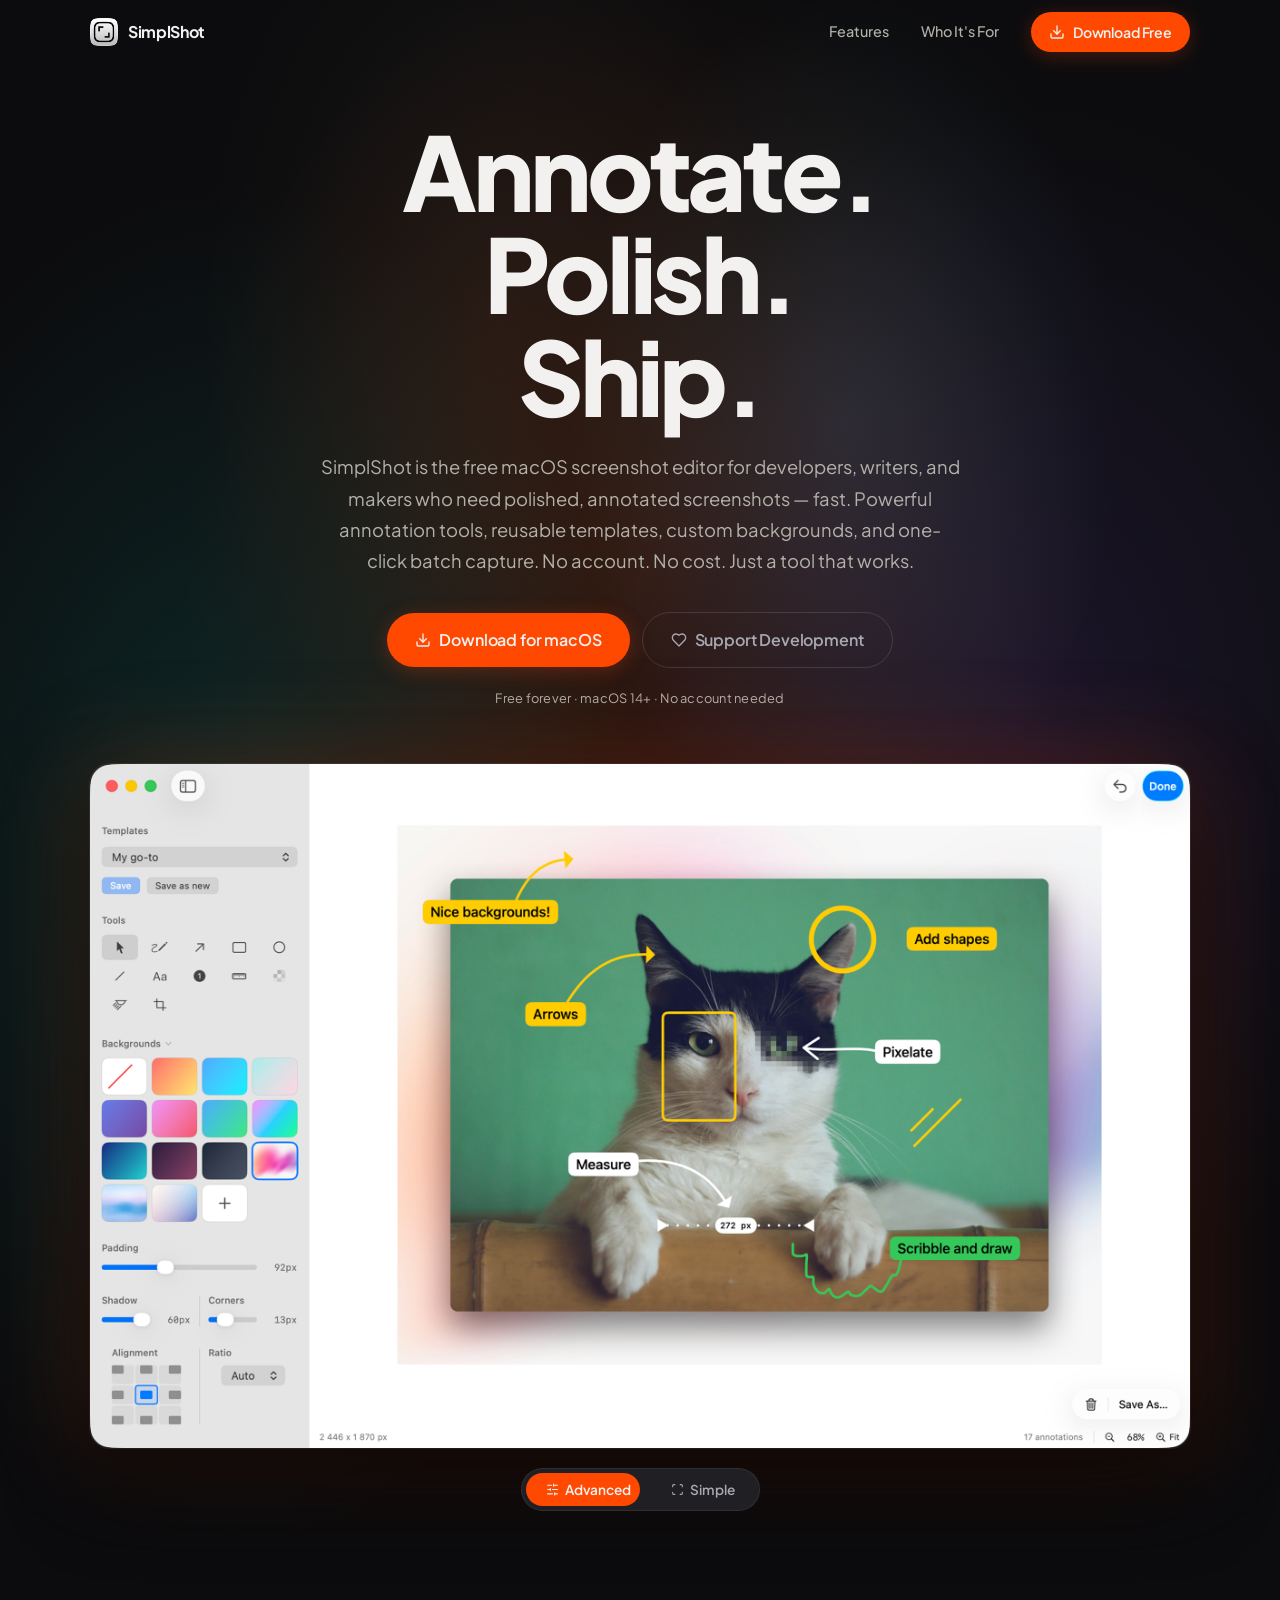
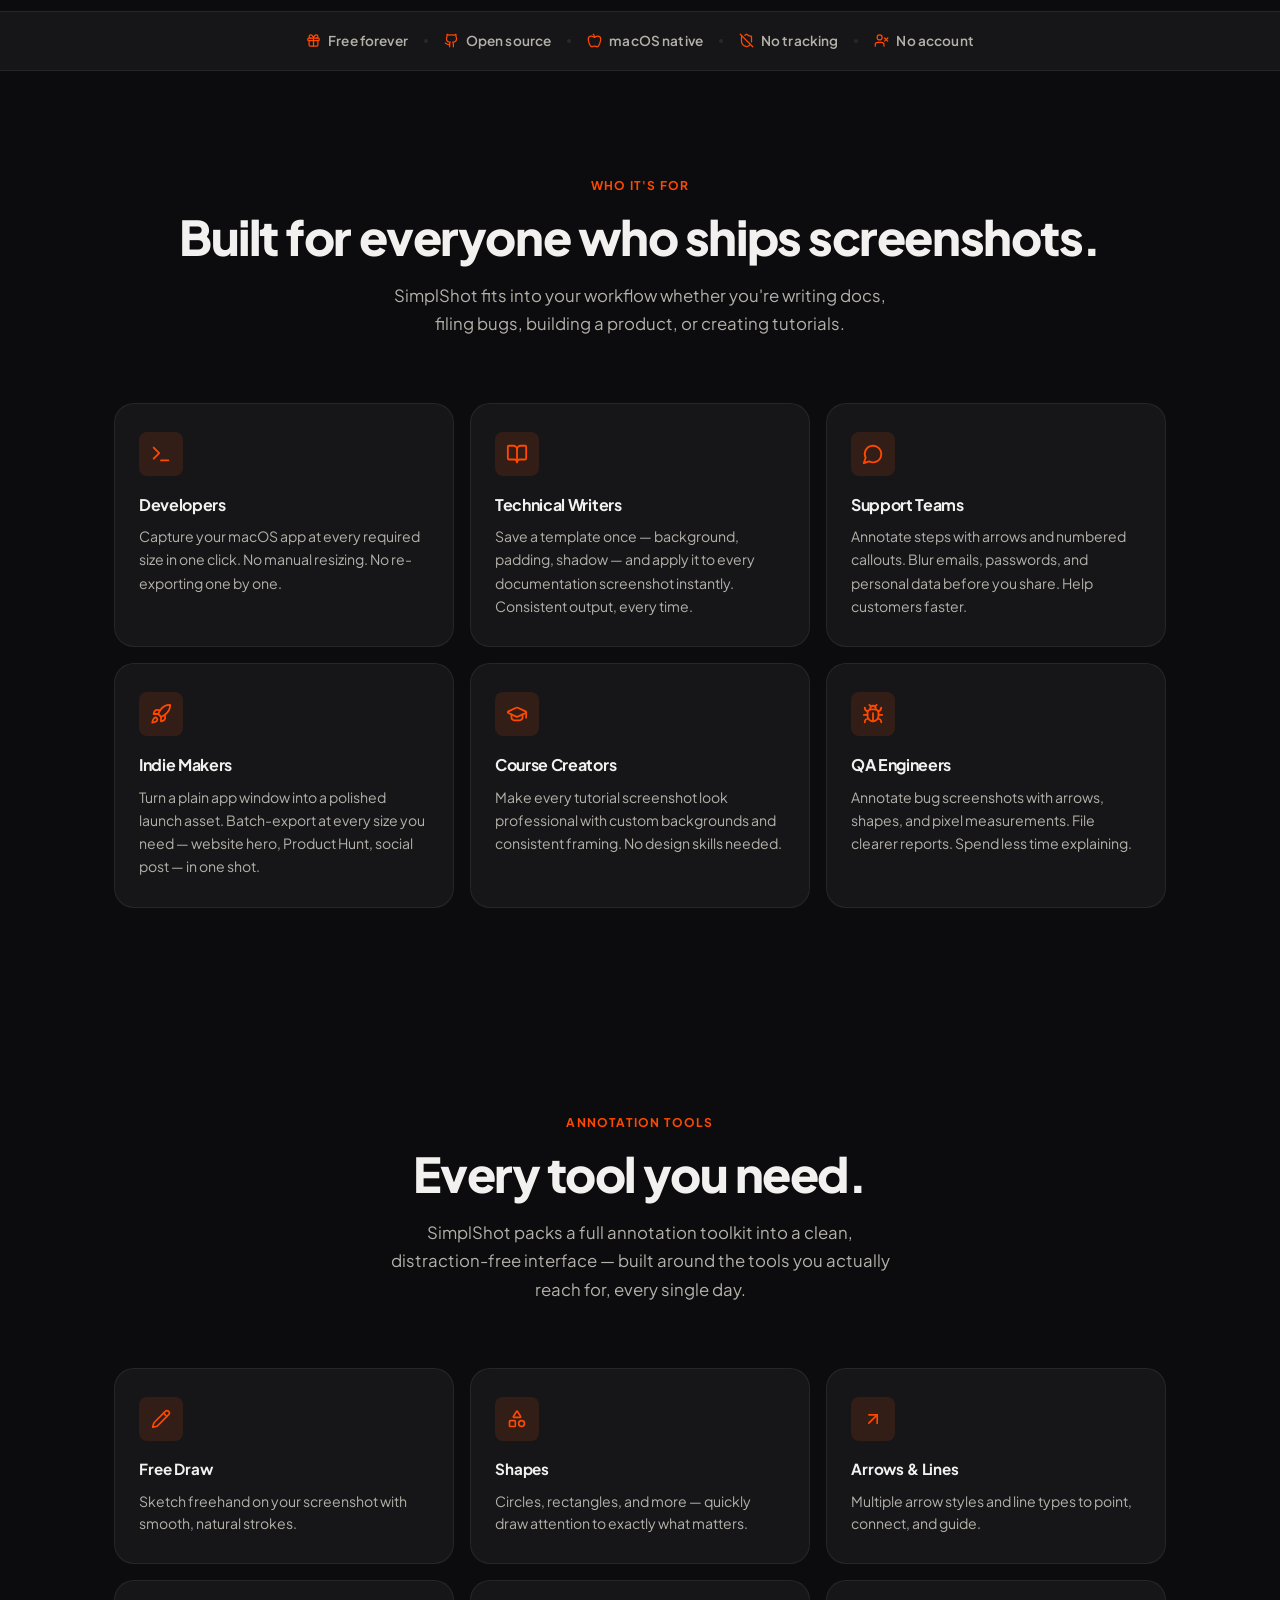
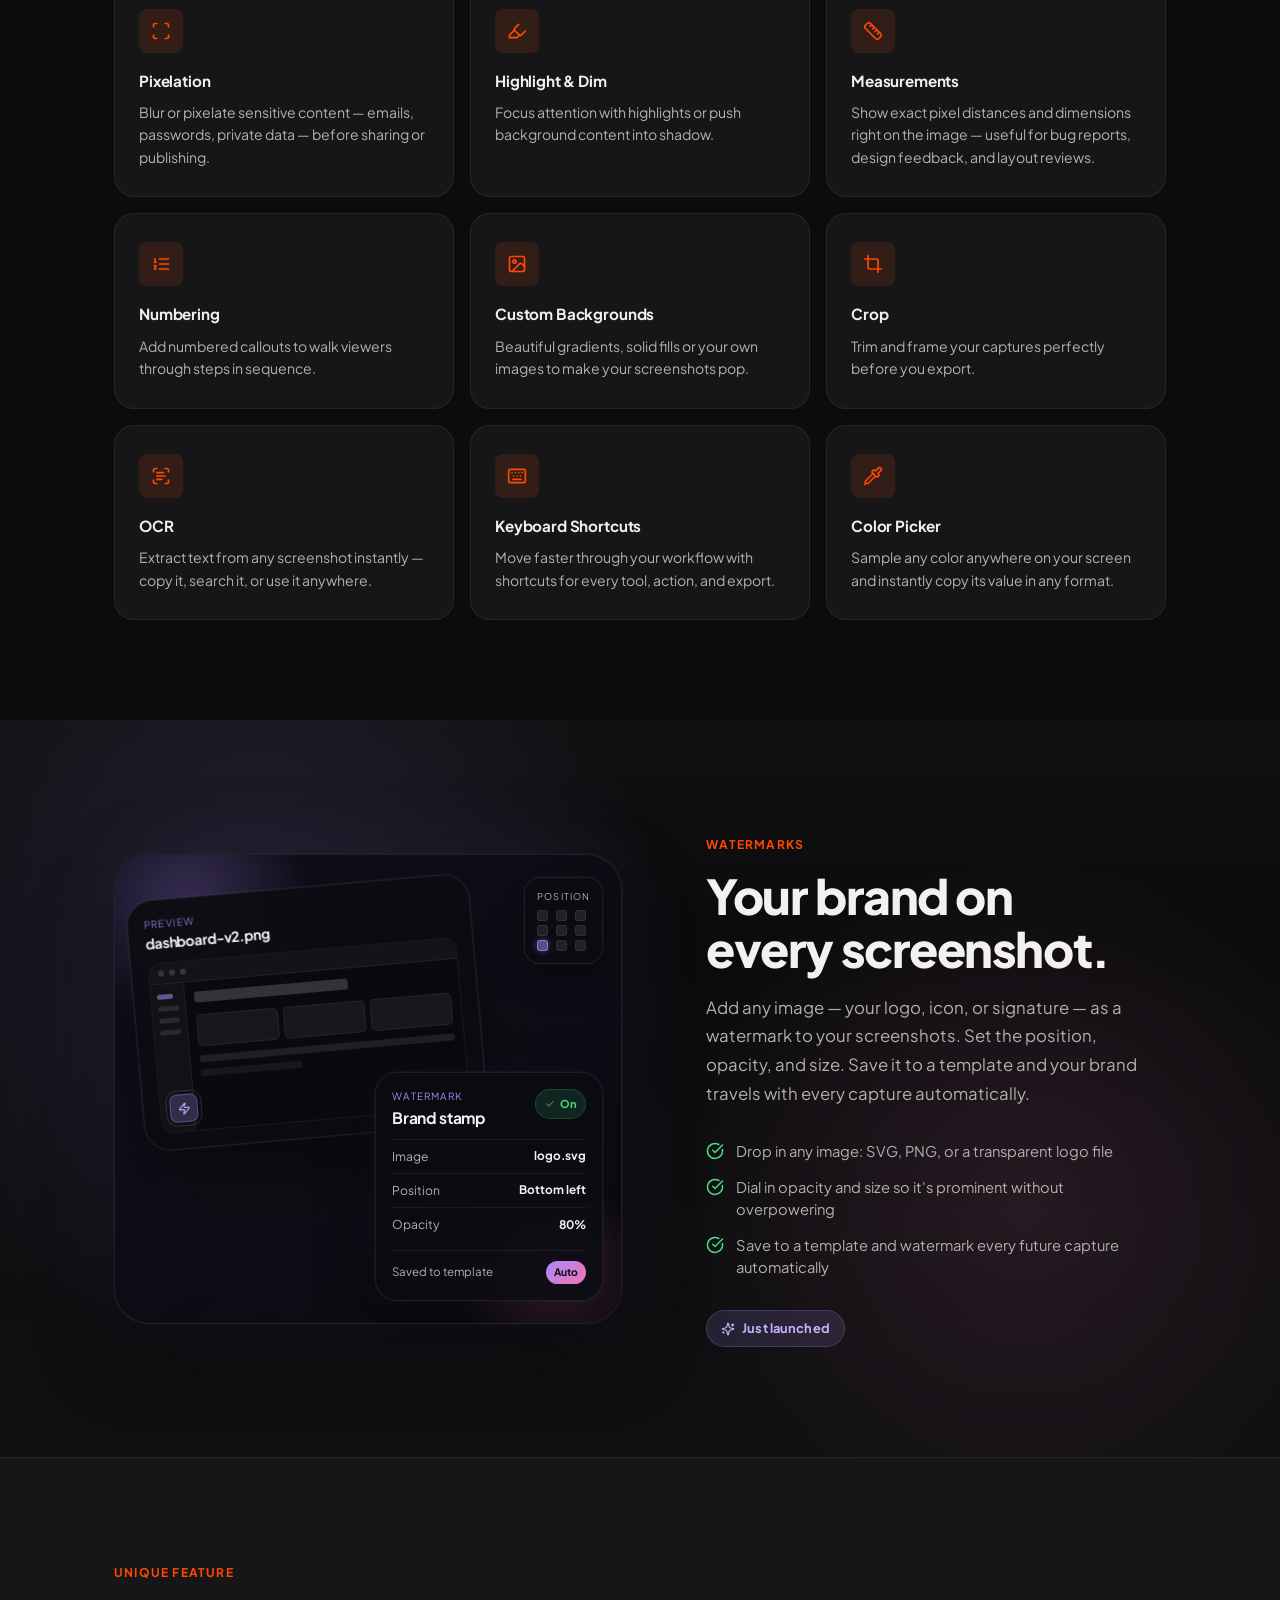
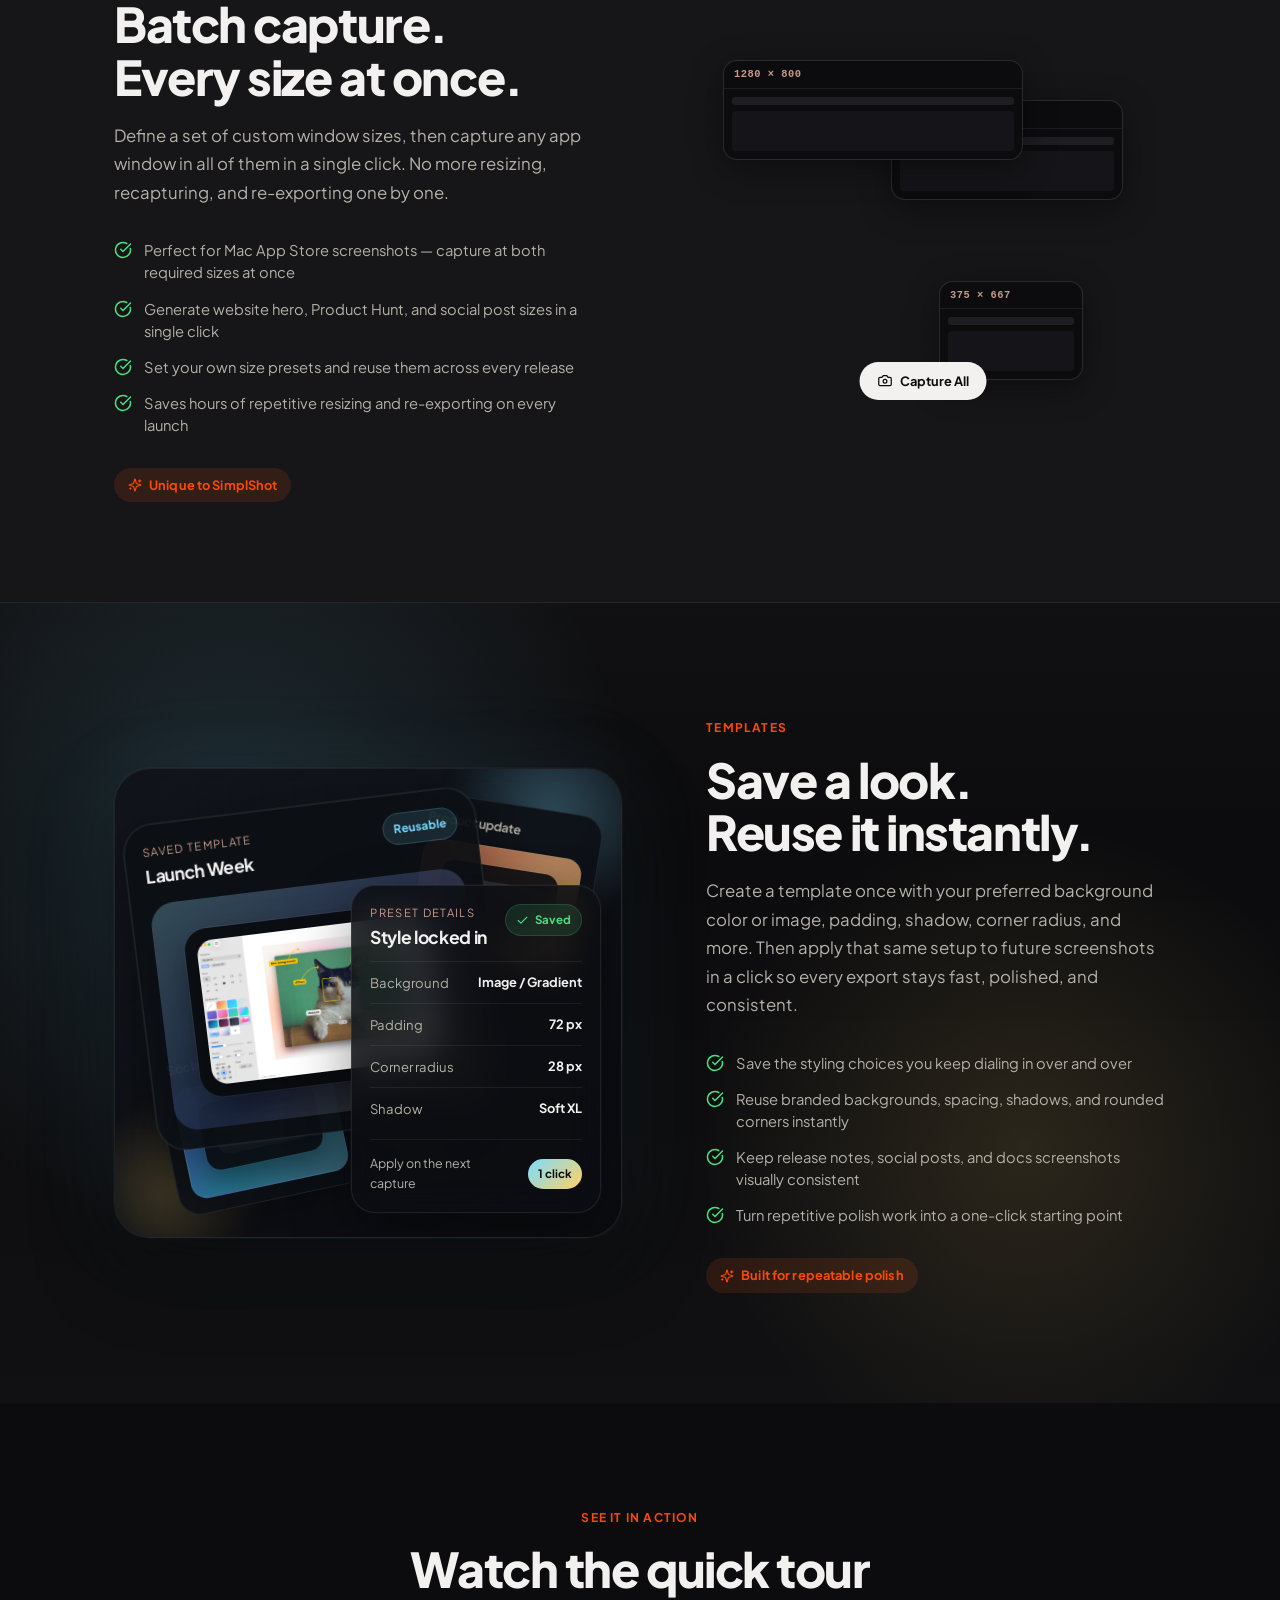
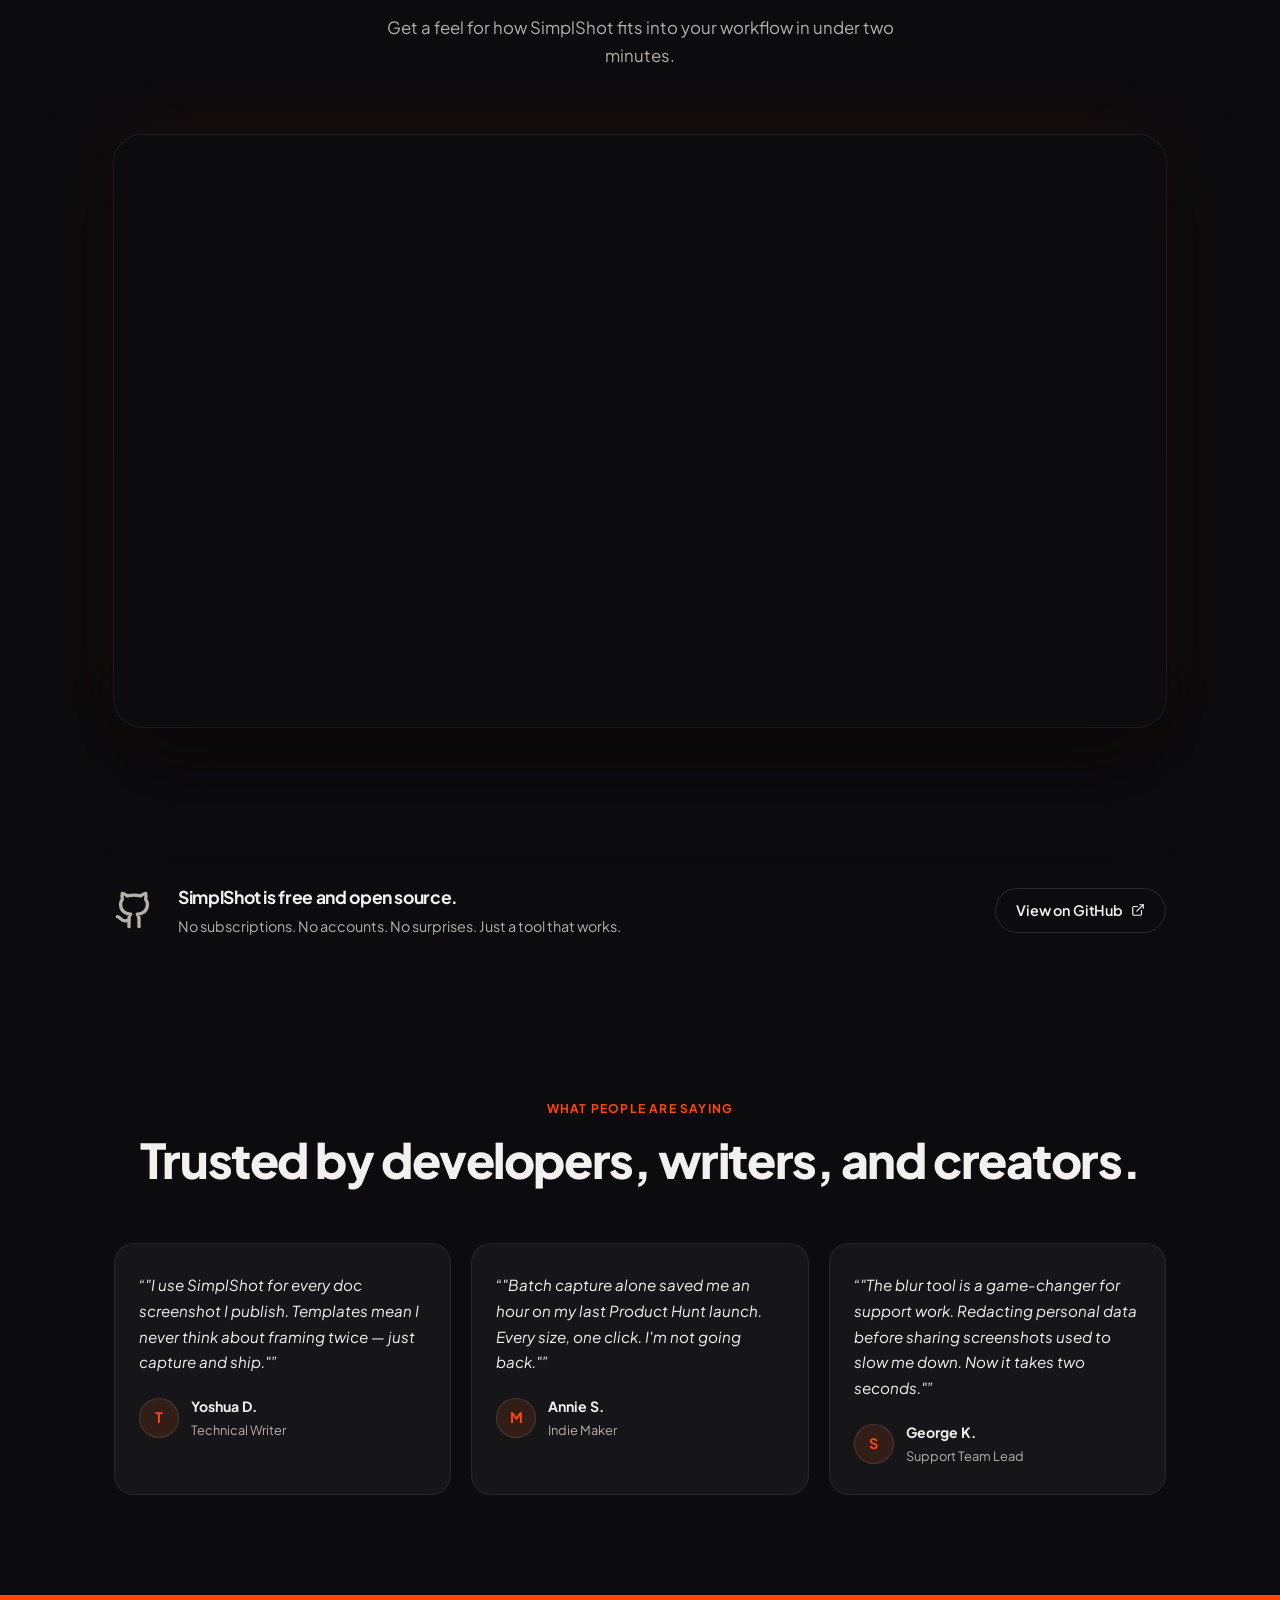
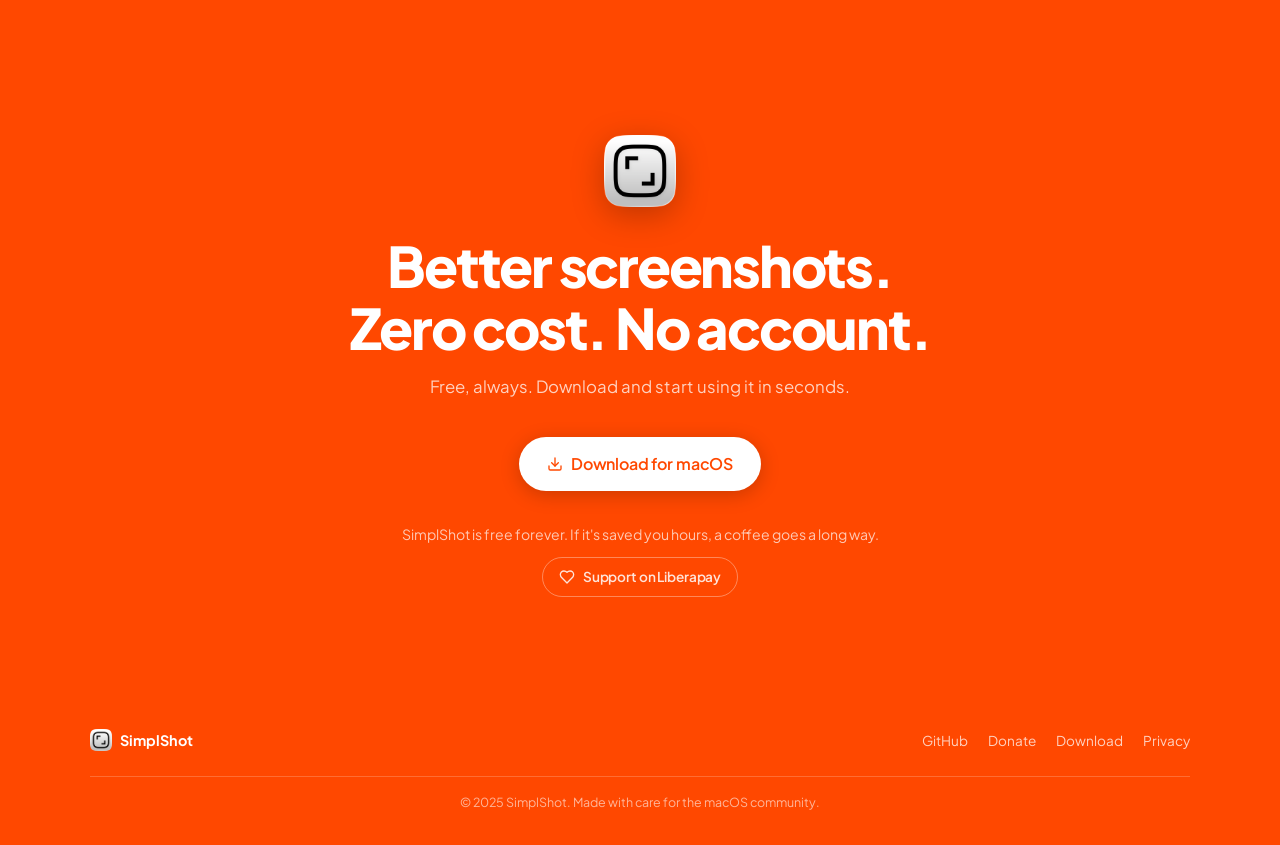
==== index.html @ 50a1bf30 "Meta themecolor" ====
<!DOCTYPE html>
<html lang="en">
<head>
  <meta charset="UTF-8" />
  <meta name="viewport" content="width=device-width, initial-scale=1.0" />
  <title>SimplShot — Free macOS Screenshot Editor &amp; Annotation Tool</title>
  <meta name="description" content="SimplShot is a free, open-source macOS screenshot editor. Annotate, blur, highlight, and polish screenshots in seconds. Batch capture, reusable templates, OCR, and more — no account needed." />
  <meta name="theme-color" content="#FF4800" />
  <link rel="icon" href="assets/app_icon.png" type="image/png" />
  <link rel="preconnect" href="https://fonts.googleapis.com" crossorigin />
  <link rel="preconnect" href="https://fonts.gstatic.com" crossorigin />
  <link href="https://fonts.googleapis.com/css2?family=Plus+Jakarta+Sans:wght@400;500;600;700;800&amp;display=swap" rel="stylesheet" />
  <!-- Google Analytics -->
  <script async src="https://www.googletagmanager.com/gtag/js?id=G-KRPH0QPEMD"></script>
  <script>
    window.dataLayer = window.dataLayer || [];
    function gtag(){dataLayer.push(arguments);}
    gtag('js', new Date());
    gtag('config', 'G-KRPH0QPEMD');
  </script>
  <link rel="stylesheet" href="style.css" />
</head>
<body>
  <a href="#main-content" class="skip-link">Skip to main content</a>

  <!-- NAV -->
  <nav class="nav" id="nav" aria-label="Primary">
    <div class="nav-inner">
      <a href="#hero" class="nav-logo" aria-label="SimplShot home">
        <img src="assets/app_icon.png" alt="SimplShot icon" class="nav-icon" />
        <span>SimplShot</span>
      </a>
      <a href="#features" class="nav-link">Features</a>
      <a href="#use-cases" class="nav-link">Who It's For</a>
      <a href="https://github.com/atlemo/SimplShot-App/releases/download/1.5.9/SimplShot.dmg" class="btn btn-accent nav-cta" download data-download>
        <i data-lucide="download" class="btn-icon"></i>
        Download Free
      </a>
    </div>
  </nav>

  <main id="main-content">
  <!-- HERO -->
  <section class="hero" id="hero" aria-labelledby="hero-title">
    <div class="hero-bg-glow"></div>
    <div class="hero-bg-glow-noise" aria-hidden="true"></div>
    <div class="hero-content reveal-up">
      <h1 class="hero-headline" id="hero-title">Annotate.<br/>Polish.<br/>Ship.</h1>
      <p class="hero-sub">SimplShot is the free macOS screenshot editor for developers, writers, and makers who need polished, annotated screenshots — fast. Powerful annotation tools, reusable templates, custom backgrounds, and one-click batch capture. No account. No cost. Just a tool that works.</p>
      <div class="hero-ctas">
        <a href="https://github.com/atlemo/SimplShot-App/releases/download/1.5.9/SimplShot.dmg" class="btn btn-accent btn-lg" download data-download>
          <i data-lucide="download" class="btn-icon"></i>
          Download for macOS
        </a>
        <a href="https://liberapay.com/atle/donate" class="btn btn-ghost btn-lg" target="_blank" rel="noopener noreferrer">
          <i data-lucide="heart" class="btn-icon"></i>
          Support Development
          <span class="visually-hidden">(opens in a new tab)</span>
        </a>
      </div>
      <p class="hero-meta">Free forever · macOS 14+ · No account needed</p>
    </div>

    <div class="hero-image-wrap reveal-up reveal-delay">
      <div class="hero-image-container" id="heroImageContainer" role="img" aria-label="Preview of SimplShot in advanced mode">
        <img src="assets/promo-shot-1b.png" alt="" class="hero-img" id="imgSimple" hidden aria-hidden="true" />
        <img src="assets/promo-shot-1a.png" alt="" class="hero-img active" id="imgAdvanced" aria-hidden="true" />
        <div class="hero-image-glow"></div>
      </div>
      <p class="visually-hidden" id="heroPreviewStatus" aria-live="polite">Preview showing advanced mode.</p>
      <div class="hero-toggle" role="group" aria-label="Editor preview mode">
        <button class="toggle-btn active" id="btnAdvanced" data-target="advanced" type="button" aria-controls="heroImageContainer" aria-pressed="true">
          <i data-lucide="sliders-horizontal" class="toggle-icon"></i>
          Advanced
        </button>
        <button class="toggle-btn" id="btnSimple" data-target="simple" type="button" aria-controls="heroImageContainer" aria-pressed="false">
          <i data-lucide="scan" class="toggle-icon"></i>
          Simple
        </button>
        <div class="toggle-progress" id="toggleProgress"></div>
      </div>
    </div>
  </section>

  <!-- TRUST BAR -->
  <section class="trust-bar reveal-up" aria-label="SimplShot highlights">
    <div class="trust-bar-inner">
      <span class="trust-item"><i data-lucide="gift" class="trust-icon"></i>Free forever</span>
      <span class="trust-dot" aria-hidden="true"></span>
      <span class="trust-item"><i data-lucide="github" class="trust-icon"></i>Open source</span>
      <span class="trust-dot" aria-hidden="true"></span>
      <span class="trust-item"><i data-lucide="apple" class="trust-icon"></i>macOS native</span>
      <span class="trust-dot" aria-hidden="true"></span>
      <span class="trust-item"><i data-lucide="shield-off" class="trust-icon"></i>No tracking</span>
      <span class="trust-dot" aria-hidden="true"></span>
      <span class="trust-item"><i data-lucide="user-x" class="trust-icon"></i>No account</span>
    </div>
  </section>

  <!-- WHO IT'S FOR -->
  <section class="use-cases" id="use-cases">
    <div class="section-inner">
      <div class="section-header reveal-up">
        <span class="section-label">Who It's For</span>
        <h2 class="section-title">Built for everyone who ships screenshots.</h2>
        <p class="section-sub">SimplShot fits into your workflow whether you're writing docs, filing bugs, building a product, or creating tutorials.</p>
      </div>

      <div class="use-cases-grid">

        <div class="use-case-card reveal-up" style="--delay: 0ms">
          <div class="use-case-icon-wrap">
            <i data-lucide="terminal" class="use-case-icon"></i>
          </div>
          <h3>Developers</h3>
          <p>Capture your macOS app at every required size in one click. No manual resizing. No re-exporting one by one.</p>
        </div>

        <div class="use-case-card reveal-up" style="--delay: 60ms">
          <div class="use-case-icon-wrap">
            <i data-lucide="book-open" class="use-case-icon"></i>
          </div>
          <h3>Technical Writers</h3>
          <p>Save a template once — background, padding, shadow — and apply it to every documentation screenshot instantly. Consistent output, every time.</p>
        </div>

        <div class="use-case-card reveal-up" style="--delay: 120ms">
          <div class="use-case-icon-wrap">
            <i data-lucide="message-circle" class="use-case-icon"></i>
          </div>
          <h3>Support Teams</h3>
          <p>Annotate steps with arrows and numbered callouts. Blur emails, passwords, and personal data before you share. Help customers faster.</p>
        </div>

        <div class="use-case-card reveal-up" style="--delay: 180ms">
          <div class="use-case-icon-wrap">
            <i data-lucide="rocket" class="use-case-icon"></i>
          </div>
          <h3>Indie Makers</h3>
          <p>Turn a plain app window into a polished launch asset. Batch-export at every size you need — website hero, Product Hunt, social post — in one shot.</p>
        </div>

        <div class="use-case-card reveal-up" style="--delay: 240ms">
          <div class="use-case-icon-wrap">
            <i data-lucide="graduation-cap" class="use-case-icon"></i>
          </div>
          <h3>Course Creators</h3>
          <p>Make every tutorial screenshot look professional with custom backgrounds and consistent framing. No design skills needed.</p>
        </div>

        <div class="use-case-card reveal-up" style="--delay: 300ms">
          <div class="use-case-icon-wrap">
            <i data-lucide="bug" class="use-case-icon"></i>
          </div>
          <h3>QA Engineers</h3>
          <p>Annotate bug screenshots with arrows, shapes, and pixel measurements. File clearer reports. Spend less time explaining.</p>
        </div>

      </div>
    </div>
  </section>

  <!-- FEATURES -->
  <section class="features" id="features">
    <div class="section-inner">
      <div class="section-header reveal-up">
        <span class="section-label">Annotation Tools</span>
        <h2 class="section-title">Every tool you need.</h2>
        <p class="section-sub">SimplShot packs a full annotation toolkit into a clean, distraction-free interface — built around the tools you actually reach for, every single day.</p>
      </div>

      <div class="features-grid">

        <div class="feature-card reveal-up" style="--delay: 0ms">
          <div class="feature-icon-wrap">
            <i data-lucide="pencil" class="feature-icon"></i>
          </div>
          <h3>Free Draw</h3>
          <p>Sketch freehand on your screenshot with smooth, natural strokes.</p>
        </div>

        <div class="feature-card reveal-up" style="--delay: 60ms">
          <div class="feature-icon-wrap">
            <i data-lucide="shapes" class="feature-icon"></i>
          </div>
          <h3>Shapes</h3>
          <p>Circles, rectangles, and more — quickly draw attention to exactly what matters.</p>
        </div>

        <div class="feature-card reveal-up" style="--delay: 120ms">
          <div class="feature-icon-wrap">
            <i data-lucide="arrow-up-right" class="feature-icon"></i>
          </div>
          <h3>Arrows &amp; Lines</h3>
          <p>Multiple arrow styles and line types to point, connect, and guide.</p>
        </div>

        <div class="feature-card reveal-up" style="--delay: 180ms">
          <div class="feature-icon-wrap">
            <i data-lucide="scan" class="feature-icon"></i>
          </div>
          <h3>Pixelation</h3>
          <p>Blur or pixelate sensitive content — emails, passwords, private data — before sharing or publishing.</p>
        </div>

        <div class="feature-card reveal-up" style="--delay: 240ms">
          <div class="feature-icon-wrap">
            <i data-lucide="highlighter" class="feature-icon"></i>
          </div>
          <h3>Highlight &amp; Dim</h3>
          <p>Focus attention with highlights or push background content into shadow.</p>
        </div>

        <div class="feature-card reveal-up" style="--delay: 300ms">
          <div class="feature-icon-wrap">
            <i data-lucide="ruler" class="feature-icon"></i>
          </div>
          <h3>Measurements</h3>
          <p>Show exact pixel distances and dimensions right on the image — useful for bug reports, design feedback, and layout reviews.</p>
        </div>

        <div class="feature-card reveal-up" style="--delay: 360ms">
          <div class="feature-icon-wrap">
            <i data-lucide="list-ordered" class="feature-icon"></i>
          </div>
          <h3>Numbering</h3>
          <p>Add numbered callouts to walk viewers through steps in sequence.</p>
        </div>

        <div class="feature-card reveal-up" style="--delay: 420ms">
          <div class="feature-icon-wrap">
            <i data-lucide="image" class="feature-icon"></i>
          </div>
          <h3>Custom Backgrounds</h3>
          <p>Beautiful gradients, solid fills or your own images to make your screenshots pop.</p>
        </div>

        <div class="feature-card reveal-up" style="--delay: 480ms">
          <div class="feature-icon-wrap">
            <i data-lucide="crop" class="feature-icon"></i>
          </div>
          <h3>Crop</h3>
          <p>Trim and frame your captures perfectly before you export.</p>
        </div>

        <div class="feature-card reveal-up" style="--delay: 540ms">
          <div class="feature-icon-wrap">
            <i data-lucide="scan-text" class="feature-icon"></i>
          </div>
          <h3>OCR</h3>
          <p>Extract text from any screenshot instantly — copy it, search it, or use it anywhere.</p>
        </div>

        <div class="feature-card reveal-up" style="--delay: 600ms">
          <div class="feature-icon-wrap">
            <i data-lucide="keyboard" class="feature-icon"></i>
          </div>
          <h3>Keyboard Shortcuts</h3>
          <p>Move faster through your workflow with shortcuts for every tool, action, and export.</p>
        </div>

        <div class="feature-card reveal-up" style="--delay: 660ms">
          <div class="feature-icon-wrap">
            <i data-lucide="pipette" class="feature-icon"></i>
          </div>
          <h3>Color Picker</h3>
          <p>Sample any color anywhere on your screen and instantly copy its value in any format.</p>
        </div>

      </div>
    </div>
  </section>

  <!-- WATERMARKS SPOTLIGHT -->
  <section class="watermarks" id="watermarks">
    <div class="section-inner watermarks-inner">

      <div class="watermarks-visual reveal-left" aria-hidden="true">
        <div class="watermarks-showcase">
          <div class="watermarks-glow watermarks-glow--violet"></div>
          <div class="watermarks-glow watermarks-glow--pink"></div>

          <!-- Main screenshot card with watermark applied -->
          <div class="wm-card">
            <div class="wm-card-header">
              <p class="wm-card-eyebrow">Preview</p>
              <h3>dashboard-v2.png</h3>
            </div>
            <div class="wm-canvas">
              <div class="wm-screenshot">
                <div class="wm-chrome">
                  <span class="wm-dot"></span>
                  <span class="wm-dot"></span>
                  <span class="wm-dot"></span>
                </div>
                <div class="wm-body">
                  <div class="wm-sidebar">
                    <div class="wm-nav-item wm-nav-item--active"></div>
                    <div class="wm-nav-item"></div>
                    <div class="wm-nav-item"></div>
                    <div class="wm-nav-item"></div>
                  </div>
                  <div class="wm-content">
                    <div class="wm-content-block wm-content-block--title"></div>
                    <div class="wm-content-row">
                      <div class="wm-content-card"></div>
                      <div class="wm-content-card"></div>
                      <div class="wm-content-card"></div>
                    </div>
                    <div class="wm-content-block"></div>
                    <div class="wm-content-block wm-content-block--short"></div>
                  </div>
                </div>
                <div class="wm-stamp">
                  <div class="wm-stamp-ring"></div>
                  <i data-lucide="zap" class="wm-stamp-icon"></i>
                </div>
              </div>
            </div>
          </div>

          <!-- Floating watermark settings panel -->
          <div class="wm-panel">
            <div class="wm-panel-top">
              <div>
                <p class="wm-panel-eyebrow">Watermark</p>
                <h3>Brand stamp</h3>
              </div>
              <span class="wm-panel-chip">
                <i data-lucide="check" class="wm-chip-icon"></i>
                On
              </span>
            </div>
            <div class="wm-panel-setting">
              <span>Image</span>
              <strong>logo.svg</strong>
            </div>
            <div class="wm-panel-setting">
              <span>Position</span>
              <strong>Bottom left</strong>
            </div>
            <div class="wm-panel-setting">
              <span>Opacity</span>
              <strong>80%</strong>
            </div>
            <div class="wm-panel-footer">
              <span>Saved to template</span>
              <span class="wm-save-chip">Auto</span>
            </div>
          </div>

          <!-- Position picker -->
          <div class="wm-position-picker">
            <p class="wm-picker-label">Position</p>
            <div class="wm-position-grid">
              <div class="wm-pos-dot"></div>
              <div class="wm-pos-dot"></div>
              <div class="wm-pos-dot"></div>
              <div class="wm-pos-dot"></div>
              <div class="wm-pos-dot"></div>
              <div class="wm-pos-dot"></div>
              <div class="wm-pos-dot wm-pos-dot--active"></div>
              <div class="wm-pos-dot"></div>
              <div class="wm-pos-dot"></div>
            </div>
          </div>

        </div>
      </div>

      <div class="watermarks-copy reveal-right">
        <span class="section-label">Watermarks</span>
        <h2 class="section-title">Your brand on<br/>every screenshot.</h2>
        <p class="section-sub">Add any image — your logo, icon, or signature — as a watermark to your screenshots. Set the position, opacity, and size. Save it to a template and your brand travels with every capture automatically.</p>
        <ul class="batch-list watermarks-list">
          <li>
            <i data-lucide="check-circle" class="check-icon"></i>
            <span>Drop in any image: SVG, PNG, or a transparent logo file</span>
          </li>
          <li>
            <i data-lucide="check-circle" class="check-icon"></i>
            <span>Dial in opacity and size so it's prominent without overpowering</span>
          </li>
          <li>
            <i data-lucide="check-circle" class="check-icon"></i>
            <span>Save to a template and watermark every future capture automatically</span>
          </li>
        </ul>
        <span class="watermark-new-badge">
          <i data-lucide="sparkles" class="badge-icon"></i>
          Just launched
        </span>
      </div>

    </div>
  </section>

  <!-- BATCH CAPTURE SPOTLIGHT -->
  <section class="batch" id="batch">
    <div class="section-inner batch-inner">

      <div class="batch-copy reveal-left">
        <span class="section-label">Unique Feature</span>
        <h2 class="section-title">Batch capture.<br/>Every size at once.</h2>
        <p class="section-sub">Define a set of custom window sizes, then capture any app window in all of them in a single click. No more resizing, recapturing, and re-exporting one by one.</p>
        <ul class="batch-list">
          <li>
            <i data-lucide="check-circle" class="check-icon"></i>
            <span>Perfect for Mac App Store screenshots — capture at both required sizes at once</span>
          </li>
          <li>
            <i data-lucide="check-circle" class="check-icon"></i>
            <span>Generate website hero, Product Hunt, and social post sizes in a single click</span>
          </li>
          <li>
            <i data-lucide="check-circle" class="check-icon"></i>
            <span>Set your own size presets and reuse them across every release</span>
          </li>
          <li>
            <i data-lucide="check-circle" class="check-icon"></i>
            <span>Saves hours of repetitive resizing and re-exporting on every launch</span>
          </li>
        </ul>
        <span class="unique-badge">
          <i data-lucide="sparkles" class="badge-icon"></i>
          Unique to SimplShot
        </span>
      </div>

      <div class="batch-visual reveal-right" aria-hidden="true">
        <div class="batch-illustration">
          <div class="batch-frame batch-frame--lg">
            <div class="batch-frame-label">1280 × 800</div>
            <div class="batch-frame-content">
              <div class="batch-mock-toolbar"></div>
              <div class="batch-mock-body"></div>
            </div>
          </div>
          <div class="batch-frame batch-frame--md">
            <div class="batch-frame-label">800 × 600</div>
            <div class="batch-frame-content">
              <div class="batch-mock-toolbar"></div>
              <div class="batch-mock-body"></div>
            </div>
          </div>
          <div class="batch-frame batch-frame--sm">
            <div class="batch-frame-label">375 × 667</div>
            <div class="batch-frame-content">
              <div class="batch-mock-toolbar"></div>
              <div class="batch-mock-body"></div>
            </div>
          </div>
          <div class="batch-capture-btn">
            <i data-lucide="camera" class="capture-icon"></i>
            Capture All
          </div>
        </div>
      </div>

    </div>
  </section>

  <!-- TEMPLATES SPOTLIGHT -->
  <section class="templates" id="templates">
    <div class="section-inner templates-inner">

      <div class="templates-visual reveal-left" aria-hidden="true">
        <div class="templates-showcase">
          <div class="templates-glow templates-glow--one"></div>
          <div class="templates-glow templates-glow--two"></div>

          <div class="template-card">
            <div class="template-card-header">
              <div>
                <p class="template-card-label">Saved template</p>
                <h3>Launch Week</h3>
              </div>
              <span class="template-card-chip">Reusable</span>
            </div>

            <div class="template-canvas">
              <div class="template-shot-frame">
                <img src="assets/promo-shot-1a.png" alt="SimplShot screenshot styled with a saved template" class="template-shot" />
              </div>
            </div>
          </div>

          <div class="template-mini-card template-mini-card--warm">
            <span class="template-mini-title">Product update</span>
            <div class="template-mini-preview template-mini-preview--warm"></div>
          </div>

          <div class="template-mini-card template-mini-card--cool">
            <span class="template-mini-title">Social post</span>
            <div class="template-mini-preview template-mini-preview--cool"></div>
          </div>

          <div class="template-inspector">
            <div class="template-inspector-top">
              <div>
                <p class="template-inspector-label">Preset details</p>
                <h3>Style locked in</h3>
              </div>
              <span class="template-inspector-state">
                <i data-lucide="check" class="template-state-icon"></i>
                Saved
              </span>
            </div>

            <div class="template-setting">
              <span>Background</span>
              <strong>Image / Gradient</strong>
            </div>
            <div class="template-setting">
              <span>Padding</span>
              <strong>72 px</strong>
            </div>
            <div class="template-setting">
              <span>Corner radius</span>
              <strong>28 px</strong>
            </div>
            <div class="template-setting">
              <span>Shadow</span>
              <strong>Soft XL</strong>
            </div>

            <div class="template-inspector-footer">
              <span>Apply on the next capture</span>
              <span class="template-apply-chip">1 click</span>
            </div>
          </div>
        </div>
      </div>

      <div class="templates-copy reveal-right">
        <span class="section-label">Templates</span>
        <h2 class="section-title">Save a look.<br/>Reuse it instantly.</h2>
        <p class="section-sub">Create a template once with your preferred background color or image, padding, shadow, corner radius, and more. Then apply that same setup to future screenshots in a click so every export stays fast, polished, and consistent.</p>
        <ul class="batch-list templates-list">
          <li>
            <i data-lucide="check-circle" class="check-icon"></i>
            <span>Save the styling choices you keep dialing in over and over</span>
          </li>
          <li>
            <i data-lucide="check-circle" class="check-icon"></i>
            <span>Reuse branded backgrounds, spacing, shadows, and rounded corners instantly</span>
          </li>
          <li>
            <i data-lucide="check-circle" class="check-icon"></i>
            <span>Keep release notes, social posts, and docs screenshots visually consistent</span>
          </li>
          <li>
            <i data-lucide="check-circle" class="check-icon"></i>
            <span>Turn repetitive polish work into a one-click starting point</span>
          </li>
        </ul>
        <span class="template-badge">
          <i data-lucide="sparkles" class="badge-icon"></i>
          Built for repeatable polish
        </span>
      </div>

    </div>
  </section>

  <!-- VIDEO -->
  <section class="video-section reveal-up">
    <div class="section-inner">
      <div class="section-header">
        <span class="section-label">See it in action</span>
        <h2 class="section-title">Watch the quick tour</h2>
        <p class="section-sub">Get a feel for how SimplShot fits into your workflow in under two minutes.</p>
      </div>
      <div class="video-wrap">
        <iframe
          src="https://www.youtube.com/embed/c-ONA-4CgQo"
          title="SimplShot feature overview"
          frameborder="0"
          allow="accelerometer; autoplay; clipboard-write; encrypted-media; gyroscope; picture-in-picture"
          loading="lazy"
          allowfullscreen>
        </iframe>
      </div>
    </div>
  </section>

  <!-- OPEN SOURCE STRIP -->
  <section class="oss-strip reveal-up">
    <div class="section-inner oss-inner">
      <i data-lucide="github" class="oss-icon"></i>
      <div class="oss-text">
        <h3>SimplShot is free and open source.</h3>
        <p>No subscriptions. No accounts. No surprises. Just a tool that works.</p>
      </div>
      <a href="https://github.com/search?q=SimplShot" class="btn btn-outline" target="_blank" rel="noopener noreferrer">
        View on GitHub
        <i data-lucide="external-link" class="btn-icon-right"></i>
        <span class="visually-hidden">(opens in a new tab)</span>
      </a>
    </div>
  </section>

  <!-- TESTIMONIALS -->
  <section class="testimonials reveal-up" id="testimonials">
    <div class="section-inner">
      <div class="section-header">
        <span class="section-label">What people are saying</span>
        <h2 class="section-title">Trusted by developers, writers, and creators.</h2>
      </div>
      <div class="testimonials-grid">
        <figure class="testimonial-card">
          <blockquote>
            <p>"I use SimplShot for every doc screenshot I publish. Templates mean I never think about framing twice — just capture and ship."</p>
          </blockquote>
          <figcaption>
            <div class="testimonial-avatar" aria-hidden="true">T</div>
            <div>
              <strong>Yoshua D.</strong>
              <span>Technical Writer</span>
            </div>
          </figcaption>
        </figure>
        <figure class="testimonial-card">
          <blockquote>
            <p>"Batch capture alone saved me an hour on my last Product Hunt launch. Every size, one click. I'm not going back."</p>
          </blockquote>
          <figcaption>
            <div class="testimonial-avatar" aria-hidden="true">M</div>
            <div>
              <strong>Annie S.</strong>
              <span>Indie Maker</span>
            </div>
          </figcaption>
        </figure>
        <figure class="testimonial-card">
          <blockquote>
            <p>"The blur tool is a game-changer for support work. Redacting personal data before sharing screenshots used to slow me down. Now it takes two seconds."</p>
          </blockquote>
          <figcaption>
            <div class="testimonial-avatar" aria-hidden="true">S</div>
            <div>
              <strong>George K.</strong>
              <span>Support Team Lead</span>
            </div>
          </figcaption>
        </figure>
      </div>
    </div>
  </section>

  </main>

  <div class="starfield-zone">

  <!-- DOWNLOAD + DONATE CTA -->
  <section class="cta-section" id="download">
    <div class="section-inner cta-inner reveal-up">
      <img src="assets/app_icon.png" alt="SimplShot" class="cta-icon" />
      <h2 class="cta-title">Better screenshots.<br/>Zero cost. No account.</h2>
      <p class="cta-sub">Free, always. Download and start using it in seconds.</p>
      <a href="https://github.com/atlemo/SimplShot-App/releases/download/1.5.9/SimplShot.dmg" class="btn btn-accent btn-lg" download data-download>
        <i data-lucide="download" class="btn-icon"></i>
        Download for macOS
      </a>
      <div class="donate-nudge">
        <p>SimplShot is free forever. If it's saved you hours, a coffee goes a long way.</p>
        <a href="https://liberapay.com/atle/donate" class="btn btn-ghost btn-sm" target="_blank" rel="noopener noreferrer">
          <i data-lucide="heart" class="btn-icon"></i>
          Support on Liberapay
          <span class="visually-hidden">(opens in a new tab)</span>
        </a>
      </div>
    </div>
  </section>

  <!-- FOOTER -->
  <footer class="footer">
    <div class="footer-inner">
      <a href="#hero" class="footer-logo" aria-label="Back to top">
        <img src="assets/app_icon.png" alt="SimplShot" class="footer-icon" />
        <span>SimplShot</span>
      </a>
      <div class="footer-links">
        <a href="https://github.com/atlemo/SimplShot-App" target="_blank" rel="noopener noreferrer">GitHub<span class="visually-hidden"> (opens in a new tab)</span></a>
        <a href="https://liberapay.com/atle/donate" target="_blank" rel="noopener noreferrer">Donate<span class="visually-hidden"> (opens in a new tab)</span></a>
        <a href="https://github.com/atlemo/SimplShot-App/releases/download/1.5.9/SimplShot.dmg" download data-download>Download</a>
        <a href="privacy.html">Privacy</a>
      </div>
      <p class="footer-copy">© 2025 SimplShot. Made with care for the macOS community.</p>
    </div>
  </footer>

  </div><!-- /.starfield-zone -->

  <script src="assets/lucide.min.js"></script>
  <script src="script.js"></script>
  <script>
  (function () {
    const section = document.querySelector('.starfield-zone');
    const btn = section && section.querySelector('.btn-accent.btn-lg');
    if (!section || !btn) return;

    section.style.position = 'relative';
    section.style.overflow = 'hidden';

    const canvas = document.createElement('canvas');
    canvas.style.cssText = 'position:absolute;top:0;left:0;width:100%;height:100%;pointer-events:none;z-index:-1';
    section.insertBefore(canvas, section.firstChild);
    const ctx = canvas.getContext('2d');

    const NUM = 150, BASE = 1, TRAIL = 0.2, MAX_ACC = 10, ACC = 0.2, DEC = 0.2, MIN_R = 80, MAX_R = 500;
    let stars = [], accel = false, accF = 0, ox = 0, oy = 0, W = 0, H = 0, lastT = 0;

    function rnd(a, b) { return Math.random() * (b - a) + a; }
    function clamp01(v) { return v < 0 ? 0 : v > 1 ? 1 : v; }
    function onScreen(x, y) { return x >= 0 && x <= W && y >= 0 && y <= H; }

    function origin() {
      const br = btn.getBoundingClientRect(), sr = section.getBoundingClientRect();
      ox = br.left - sr.left + br.width / 2;
      oy = br.top - sr.top + br.height / 2;
    }

    function resize() {
      W = canvas.width = section.clientWidth;
      H = canvas.height = section.clientHeight;
      origin();
      stars.forEach(s => s.reset());
      ctx.fillStyle = 'rgb(255,72,0)';
      ctx.fillRect(0, 0, W, H);
    }

    class Star {
      init() {
        const a = rnd(0, Math.PI * 2), r = rnd(MIN_R, MAX_R);
        this.x = ox + Math.cos(a) * r; this.y = oy + Math.sin(a) * r;
        this.px = this.x; this.py = this.y;
        this.vx = 0; this.vy = 0;
        this.a = Math.atan2(this.y - oy, this.x - ox);
        this.spd = rnd(BASE * 0.5, BASE * 1.5);
      }
      reset() { this.init(); }
      update(acc, dt) {
        const f = acc * this.spd;
        this.vx += Math.cos(this.a) * f * dt; this.vy += Math.sin(this.a) * f * dt;
        this.px = this.x; this.py = this.y;
        this.x += this.vx * dt; this.y += this.vy * dt;
      }
      draw() {
        const vel = Math.sqrt(this.vx * this.vx + this.vy * this.vy);
        ctx.lineWidth = clamp01((vel - 0) / 10) * 2 + 1;
        ctx.strokeStyle = `rgba(255,255,255,${clamp01(vel / 10)})`;
        ctx.beginPath(); ctx.moveTo(this.px, this.py); ctx.lineTo(this.x, this.y); ctx.stroke();
      }
    }

    function frame(t) {
      if (!lastT) lastT = t;
      const dt = (t - lastT) / 16.67;
      lastT = t;

      origin();
      ctx.fillStyle = `rgba(255,72,0,${TRAIL})`;
      ctx.fillRect(0, 0, W, H);

      accF = accel ? Math.min(accF + ACC * dt, MAX_ACC) : Math.max(accF - DEC * dt, 0);
      const acc = 0.01 * (1 + accF * 10);

      for (const s of stars) {
        s.update(acc, dt);
        s.draw();
        if (!onScreen(s.x, s.y)) s.reset();
      }
      requestAnimationFrame(frame);
    }

    btn.addEventListener('mouseenter', () => accel = true);
    btn.addEventListener('mouseleave', () => accel = false);
    window.addEventListener('resize', resize);
    document.addEventListener('visibilitychange', () => { if (document.visibilityState === 'visible') lastT = 0; });

    resize();
    for (let i = 0; i < NUM; i++) { const s = new Star(); s.init(); stars.push(s); }
    requestAnimationFrame(frame);
  })();
  </script>
</body>
</html>
---- style.css ----
/* ============================================
   SIMPLSHOT — WEBSITE STYLES
   Dark theme · Amber accent · Plus Jakarta Sans
   ============================================ */

/* --- RESET & BASE --- */
*, *::before, *::after { box-sizing: border-box; margin: 0; padding: 0; }

:root {
  --bg:          #0C0C0E;
  --surface:     #161618;
  --surface-2:   #1F1F24;
  --surface-3:   #28282F;
  --accent:      #ff4800;
  --accent-dim:  rgba(252, 88, 18, 0.12);
  --accent-glow: rgba(252, 76, 18, 0.25);
  --template-accent: #7cdcff;
  --template-accent-2: #ffd166;
  --template-accent-dim: rgba(124, 220, 255, 0.16);
  --green:       #4ADE80;
  --green-dim:   rgba(74, 222, 128, 0.12);
  --text-1:      #f2f1f0;
  --text-2:      #b3b1a9;
  --text-3:      #c59a8d;
  --border:      rgba(255, 255, 255, 0.07);
  --border-2:    rgba(255, 255, 255, 0.12);
  --focus-ring:  #8fe5ff;
  --radius-sm:   8px;
  --radius:      14px;
  --radius-lg:   20px;
  --radius-xl:   28px;
  --font:        'Plus Jakarta Sans', system-ui, sans-serif;
  --shadow-card: 0 2px 20px rgba(0,0,0,0.4), 0 0 0 1px var(--border);
  --shadow-glow: 0 0 80px var(--accent-glow), 0 0 160px rgba(245,197,66,0.1);
  --ease-out:    cubic-bezier(0.16, 1, 0.3, 1);
}

html { scroll-behavior: smooth; }

body {
  font-family: var(--font);
  background: var(--bg);
  color: var(--text-1);
  line-height: 1.6;
  overflow-x: hidden;
}

a { color: inherit; text-decoration: none; }
img { display: block; max-width: 100%; }

.visually-hidden {
  position: absolute;
  width: 1px;
  height: 1px;
  padding: 0;
  margin: -1px;
  overflow: hidden;
  clip: rect(0 0 0 0);
  white-space: nowrap;
  border: 0;
}

.skip-link {
  position: absolute;
  left: 24px;
  top: 16px;
  z-index: 1000;
  padding: 10px 16px;
  border-radius: 999px;
  background: var(--text-1);
  color: var(--bg);
  font-weight: 700;
  transform: translateY(-150%);
  transition: transform 0.2s var(--ease-out);
}

.skip-link:focus-visible {
  transform: translateY(0);
}

a:focus-visible,
button:focus-visible,
iframe:focus-visible {
  outline: 3px solid var(--focus-ring);
  outline-offset: 4px;
}

a:focus:not(:focus-visible),
button:focus:not(:focus-visible),
iframe:focus:not(:focus-visible) {
  outline: none;
}

/* --- BUTTONS --- */
.btn {
  display: inline-flex;
  align-items: center;
  gap: 8px;
  padding: 10px 20px;
  border-radius: 999px;
  font-family: var(--font);
  font-weight: 600;
  font-size: 0.9rem;
  letter-spacing: -0.01em;
  cursor: pointer;
  border: none;
  transition: transform 0.15s var(--ease-out), box-shadow 0.15s var(--ease-out), opacity 0.15s;
  white-space: nowrap;
}
.btn:hover { transform: translateY(-1px); }
.btn:active { transform: translateY(0); }
.btn:focus-visible { box-shadow: 0 0 0 4px var(--accent-glow); }

.btn-accent {
  background: var(--accent);
  color: var(--text-1);
  box-shadow: 0 4px 20px var(--accent-glow);
}
.btn-accent:hover { box-shadow: 0 6px 28px var(--accent-glow); }

.btn-ghost {
  background: transparent;
  color: #a8a8b0;
  border: 1px solid var(--border-2);
}
.btn-ghost:hover { color: var(--text-1); border-color: rgba(255,255,255,0.25); }

.btn-outline {
  background: transparent;
  color: var(--text-1);
  border: 1px solid var(--border-2);
}
.btn-outline:hover { background: var(--surface-2); }

.btn-lg { padding: 14px 28px; font-size: 1rem; }
.btn-sm { padding: 8px 16px; font-size: 0.85rem; }

.btn-icon  { width: 16px; height: 16px; flex-shrink: 0; }
.btn-icon-right { width: 14px; height: 14px; flex-shrink: 0; }

/* --- NAV --- */
.nav {
  position: fixed;
  top: 0; left: 0; right: 0;
  z-index: 100;
  padding: 0 24px;
  transition: background 0.3s, backdrop-filter 0.3s, border-color 0.3s;
  border-bottom: 1px solid transparent;
}
.nav.scrolled {
  background: rgba(12, 12, 14, 0.85);
  backdrop-filter: blur(20px);
  -webkit-backdrop-filter: blur(20px);
}
.nav-inner {
  max-width: 1100px;
  margin: 0 auto;
  height: 64px;
  display: flex;
  align-items: center;
  gap: 32px;
}
.nav-logo {
  display: flex;
  align-items: center;
  gap: 10px;
  font-weight: 700;
  font-size: 1rem;
  letter-spacing: -0.02em;
  margin-right: auto;
}
.nav-icon {
  width: 28px;
  height: 28px;
  border-radius: 7px;
}
.nav-link {
  color: var(--text-2);
  font-size: 0.9rem;
  font-weight: 500;
  transition: color 0.15s;
}
.nav-link:hover,
.nav-link:focus-visible { color: var(--text-1); }
.nav-cta { padding: 9px 18px; font-size: 0.88rem; }

/* --- HERO --- */
.hero {
  min-height: 100vh;
  display: flex;
  flex-direction: column;
  align-items: center;
  justify-content: center;
  text-align: center;
  padding: 120px 24px 100px;
  position: relative;
  overflow: hidden;
}

/* Fills the hero entirely — no viewport-width tricks, no scroll-clip issues */
.hero-bg-glow {
  position: absolute;
  inset: 0;
  pointer-events: none;
  z-index: 0;
}

/* Amber core + teal/cyan — drifts left */
.hero-bg-glow::before {
  content: '';
  position: absolute;
  inset: 0;
  background:
    radial-gradient(ellipse 55% 60% at 50% 36%, rgba(252, 88, 18, 0.14) 0%, transparent 65%),
    radial-gradient(ellipse 50% 65% at 18% 54%, rgba(20, 184, 166, 0.17) 0%, transparent 65%),
    radial-gradient(ellipse 36% 44% at 66% 26%, rgba(124, 220, 255, 0.12) 0%, transparent 60%);
  animation: auroraLeft 12s ease-in-out infinite alternate;
}

/* Purple/violet + warm gold — drifts right, offset start */
.hero-bg-glow::after {
  content: '';
  position: absolute;
  inset: 0;
  background:
    radial-gradient(ellipse 52% 58% at 80% 44%, rgba(139, 92, 246, 0.12) 0%, transparent 65%),
    radial-gradient(ellipse 32% 42% at 38% 20%, rgba(255, 192, 120, 0.06) 0%, transparent 70%);
  animation: auroraRight 14s ease-in-out 2s infinite alternate;
}

@keyframes auroraLeft {
  0%   { opacity: 0.4; }
  100% { opacity: 1; }
}
@keyframes auroraRight {
  0%   { opacity: 1; }
  100% { opacity: 0.35; }
}

/* Noise/grain overlay sitting on top of the blobs */
.hero-bg-glow-noise {
  position: absolute;
  inset: 0;
  pointer-events: none;
  z-index: 0;
  background-image: url("assets/noise.png");
  background-repeat: repeat;
  background-size: 140px 140px;
  opacity: 0;
  mix-blend-mode: overlay;
}

.hero-content {
  position: relative;
  z-index: 1;
  max-width: 700px;
}

.hero-badge {
  display: inline-flex;
  align-items: center;
  gap: 7px;
  background: var(--surface-2);
  border-radius: 999px;
  padding: 6px 14px;
  font-size: 0.82rem;
  font-weight: 600;
  color: var(--text-2);
  margin-bottom: 28px;
  letter-spacing: 0.01em;
}
.badge-icon { width: 14px; height: 14px; }

.hero-headline {
  font-size: clamp(3.5rem, 8vw, 6.5rem);
  font-weight: 800;
  line-height: 1.0;
  letter-spacing: -0.04em;
  color: var(--text-1);
  margin-bottom: 24px;
}
.hero-headline span { color: var(--accent); }

.hero-sub {
  font-size: clamp(1rem, 2vw, 1.15rem);
  color: var(--text-2);
  max-width: 640px;
  margin: 0 auto 36px;
  line-height: 1.7;
}

.hero-ctas {
  display: flex;
  align-items: center;
  justify-content: center;
  gap: 12px;
  flex-wrap: wrap;
  margin-bottom: 20px;
}

.hero-meta {
  font-size: 0.8rem;
  color: var(--text-2);
  letter-spacing: 0.02em;
}

/* Hero image */
.hero-image-wrap {
  position: relative;
  z-index: 1;
  margin-top: 56px;
  width: 100%;
  max-width: 1100px;
}

.hero-image-container {
  position: relative;
  border-radius: var(--radius-lg);
  overflow: hidden;
  box-shadow:
    0 0 0 1px var(--border),
    0 40px 80px rgba(0,0,0,0.6),
    0 0 100px var(--accent-glow);
  background: var(--surface);
  animation: heroFloat 6s ease-in-out infinite;
}

@keyframes heroFloat {
  0%, 100% { transform: translateY(0px); }
  50%       { transform: translateY(-10px); }
}

.hero-img {
  width: 100%;
  display: block;
  opacity: 0;
  position: absolute;
  top: 0; left: 0;
  transition: opacity 0.45s ease;
}
.hero-img.active {
  opacity: 1;
  position: relative;
}

.hero-image-glow {
  position: absolute;
  bottom: -40px; left: 50%;
  transform: translateX(-50%);
  width: 60%;
  height: 80px;
  background: radial-gradient(ellipse, var(--accent-glow), transparent 70%);
  pointer-events: none;
  z-index: -1;
}

/* Toggle */
.hero-toggle {
  display: inline-flex;
  align-items: center;
  gap: 0;
  background: var(--surface-2);
  border: 1px solid var(--border);
  border-radius: 999px;
  padding: 4px;
  margin-top: 20px;
  position: relative;
  z-index: 2;
}

.toggle-btn {
  display: inline-flex;
  align-items: center;
  justify-content: center;
  gap: 6px;
  flex: 1;
  padding: 8px 20px;
  border-radius: 999px;
  font-family: var(--font);
  font-size: 0.85rem;
  font-weight: 600;
  color: #a8a8b0;
  background: transparent;
  border: none;
  cursor: pointer;
  transition: color 0.2s;
  position: relative;
  z-index: 1;
}
.toggle-btn.active { color: var(--text-1); }
.toggle-btn:focus-visible { color: var(--text-1); }
.toggle-icon { width: 13px; height: 13px; flex-shrink: 0; }

.toggle-progress {
  position: absolute;
  left: 4px;
  top: 4px;
  bottom: 4px;
  width: calc(50% - 4px);
  background: var(--accent);
  border-radius: 999px;
  transition: transform 0.3s var(--ease-out);
  z-index: 0;
  pointer-events: none;
}
/* .right = Simple button (second position) */
.toggle-progress.right { transform: translateX(100%); }

/* --- TRUST BAR --- */
.trust-bar {
  border-top: 1px solid var(--border);
  border-bottom: 1px solid var(--border);
  padding: 18px 24px;
  background: var(--surface);
}
.trust-bar-inner {
  max-width: 1100px;
  margin: 0 auto;
  display: flex;
  align-items: center;
  justify-content: center;
  flex-wrap: wrap;
  gap: 16px;
}
.trust-item {
  display: flex;
  align-items: center;
  gap: 7px;
  font-size: 0.85rem;
  font-weight: 600;
  color: var(--text-2);
  letter-spacing: 0.01em;
}
.trust-icon { width: 15px; height: 15px; color: var(--accent); }
.trust-dot {
  width: 4px; height: 4px;
  border-radius: 50%;
  background: var(--surface-3);
}

/* --- SECTION SHARED --- */
.section-inner {
  max-width: 1100px;
  margin: 0 auto;
  padding: 0 24px;
}
.section-header {
  text-align: center;
  margin-bottom: 64px;
}
.section-label {
  display: inline-block;
  font-size: 0.75rem;
  font-weight: 700;
  letter-spacing: 0.1em;
  text-transform: uppercase;
  color: var(--accent);
  margin-bottom: 16px;
}
.section-title {
  font-size: clamp(2rem, 4vw, 3rem);
  font-weight: 800;
  letter-spacing: -0.03em;
  line-height: 1.1;
  margin-bottom: 18px;
  color: var(--text-1);
}
.section-sub {
  font-size: 1.05rem;
  color: var(--text-2);
  max-width: 520px;
  margin: 0 auto;
  line-height: 1.7;
}

/* --- FEATURES --- */
.features {
  padding: 100px 0;
}
.features-grid {
  display: grid;
  grid-template-columns: repeat(3, 1fr);
  gap: 16px;
}
.feature-card {
  background: var(--surface);
  border: 1px solid var(--border);
  border-radius: var(--radius-lg);
  padding: 28px 24px;
  transition: border-color 0.2s, transform 0.2s, box-shadow 0.2s;
}
.feature-card:hover {
  border-color: var(--border-2);
  transform: translateY(-3px);
  box-shadow: 0 12px 40px rgba(0,0,0,0.3);
}
.feature-icon-wrap {
  width: 44px; height: 44px;
  background: var(--accent-dim);
  border-radius: var(--radius-sm);
  display: flex;
  align-items: center;
  justify-content: center;
  margin-bottom: 16px;
  transition: background 0.2s;
}
.feature-icon { width: 20px; height: 20px; color: var(--accent); transition: color 0.2s; }
.feature-card:hover .feature-icon-wrap { background: var(--accent); }
.feature-card:hover .feature-icon { color: #fff; }
.feature-card h3 {
  font-size: 0.95rem;
  font-weight: 700;
  letter-spacing: -0.01em;
  margin-bottom: 8px;
  color: var(--text-1);
}
.feature-card p {
  font-size: 0.88rem;
  color: var(--text-2);
  line-height: 1.6;
}

/* --- BATCH CAPTURE --- */
.batch {
  padding: 100px 0;
  background: var(--surface);
  border-top: 1px solid var(--border);
  border-bottom: 1px solid var(--border);
}
.batch-inner {
  display: grid;
  grid-template-columns: 1fr 1fr;
  gap: 80px;
  align-items: center;
}
.batch-copy .section-title { text-align: left; }
.batch-copy .section-sub { text-align: left; margin: 0 0 32px; }

.batch-list {
  list-style: none;
  display: flex;
  flex-direction: column;
  gap: 14px;
  margin-bottom: 32px;
}
.batch-list li {
  display: flex;
  align-items: flex-start;
  gap: 12px;
  font-size: 0.92rem;
  color: var(--text-2);
  line-height: 1.5;
}
.check-icon { width: 18px; height: 18px; color: var(--green); flex-shrink: 0; margin-top: 2px; }

.unique-badge {
  display: inline-flex;
  align-items: center;
  gap: 7px;
  background: var(--accent-dim);
  border-radius: 999px;
  padding: 7px 14px;
  font-size: 0.8rem;
  font-weight: 700;
  color: var(--accent);
  letter-spacing: 0.01em;
}

/* Batch illustration */
.batch-visual {
  display: flex;
  justify-content: center;
  align-items: center;
}

.batch-illustration {
  position: relative;
  width: 100%;
  max-width: 400px;
  height: 340px;
}

.batch-frame {
  position: absolute;
  background: var(--bg);
  border: 1px solid var(--border-2);
  border-radius: var(--radius);
  overflow: hidden;
  box-shadow: 0 8px 32px rgba(0,0,0,0.4);
  transition: transform 0.3s var(--ease-out), box-shadow 0.3s;
}
.batch-frame:hover {
  transform: translateY(-4px) !important;
  box-shadow: 0 16px 40px rgba(0,0,0,0.5), 0 0 0 1px rgba(252, 72, 18, 0.3);
}

.batch-frame--lg {
  width: 75%; left: 0; top: 0;
  z-index: 3;
}
.batch-frame--md {
  width: 58%; right: 0; top: 40px;
  z-index: 2;
}
.batch-frame--sm {
  width: 36%; right: 10%; bottom: 20px;
  z-index: 1;
}

.batch-frame-label {
  font-size: 0.65rem;
  font-weight: 700;
  color: var(--text-3);
  padding: 5px 10px;
  letter-spacing: 0.05em;
  border-bottom: 1px solid var(--border);
  font-family: 'SF Mono', 'Fira Code', monospace;
}
.batch-frame-content { padding: 8px; }
.batch-mock-toolbar {
  height: 8px;
  background: var(--surface-3);
  border-radius: 3px;
  margin-bottom: 6px;
  opacity: 0.6;
}
.batch-mock-body {
  height: 40px;
  background: var(--surface-2);
  border-radius: 4px;
  opacity: 0.5;
}

.batch-capture-btn {
  position: absolute;
  bottom: 0; left: 50%;
  transform: translateX(-50%);
  background: var(--text-1);
  color: var(--bg);
  font-size: 0.8rem;
  font-weight: 700;
  padding: 9px 18px;
  border-radius: 999px;
  display: inline-flex;
  align-items: center;
  gap: 7px;
  white-space: nowrap;
  z-index: 10;
}
.capture-icon { width: 15px; height: 15px; }

/* --- WATERMARKS --- */
.watermarks {
  position: relative;
  padding: 110px 0;
  overflow: hidden;
}

.watermarks::before {
  content: "";
  position: absolute;
  inset: 0;
  background:
    radial-gradient(circle at 20% 32%, rgba(167, 139, 250, 0.15), transparent 36%),
    radial-gradient(circle at 80% 65%, rgba(244, 114, 182, 0.11), transparent 30%),
    linear-gradient(180deg, rgba(255,255,255,0.02), transparent 28%, rgba(255,255,255,0.02));
  pointer-events: none;
}

.watermarks-inner {
  position: relative;
  z-index: 1;
  display: grid;
  grid-template-columns: 1.05fr 0.95fr;
  gap: 84px;
  align-items: center;
}

.watermarks-copy .section-title { text-align: left; }
.watermarks-copy .section-sub { text-align: left; margin: 0 0 32px; }
.watermarks-list .check-icon { color: var(--green); }

.watermark-new-badge {
  display: inline-flex;
  align-items: center;
  gap: 7px;
  background: rgba(167, 139, 250, 0.14);
  border-radius: 999px;
  padding: 7px 14px;
  font-size: 0.8rem;
  font-weight: 700;
  color: #c4b5fd;
  letter-spacing: 0.01em;
  border: 1px solid rgba(167, 139, 250, 0.22);
}

.watermarks-visual {
  display: flex;
  justify-content: center;
}

.watermarks-showcase {
  position: relative;
  width: 100%;
  max-width: 540px;
  min-height: 470px;
  border-radius: 36px;
  padding: 26px;
  background:
    linear-gradient(145deg, rgba(17, 14, 26, 0.98), rgba(10, 10, 15, 0.92)),
    linear-gradient(145deg, rgba(167, 139, 250, 0.07), rgba(244, 114, 182, 0.05));
  border: 1px solid rgba(255,255,255,0.08);
  box-shadow:
    0 30px 80px rgba(0,0,0,0.45),
    0 0 0 1px rgba(255,255,255,0.03),
    0 0 90px rgba(167, 139, 250, 0.08);
  overflow: hidden;
}

.watermarks-showcase::before {
  content: "";
  position: absolute;
  inset: 14px;
  border-radius: 28px;
  background:
    linear-gradient(rgba(255,255,255,0.028) 1px, transparent 1px),
    linear-gradient(90deg, rgba(255,255,255,0.028) 1px, transparent 1px);
  background-size: 32px 32px;
  opacity: 0.25;
  pointer-events: none;
}

.watermarks-glow {
  position: absolute;
  border-radius: 999px;
  filter: blur(10px);
  pointer-events: none;
}

.watermarks-glow--violet {
  width: 250px;
  height: 250px;
  top: -70px;
  left: -50px;
  background: radial-gradient(circle, rgba(167, 139, 250, 0.30), transparent 68%);
}

.watermarks-glow--pink {
  width: 200px;
  height: 200px;
  bottom: -50px;
  right: -30px;
  background: radial-gradient(circle, rgba(244, 114, 182, 0.22), transparent 68%);
}

.wm-card {
  position: absolute;
  top: 32px;
  left: 20px;
  width: 68%;
  padding: 16px;
  border-radius: 26px;
  background: rgba(11, 12, 18, 0.94);
  border: 1px solid rgba(255,255,255,0.08);
  box-shadow:
    0 24px 70px rgba(0,0,0,0.44),
    0 0 0 1px rgba(167, 139, 250, 0.08);
  transform: rotate(-5deg);
  animation: wmCardFloat 6.5s ease-in-out infinite;
  z-index: 3;
}

.wm-card-header {
  display: flex;
  flex-direction: column;
  gap: 3px;
  margin-bottom: 12px;
}

.wm-card-eyebrow {
  font-size: 0.62rem;
  text-transform: uppercase;
  letter-spacing: 0.12em;
  color: #a78bfa;
  opacity: 0.8;
}

.wm-card h3 {
  font-size: 0.88rem;
  font-weight: 700;
  line-height: 1.1;
  letter-spacing: -0.01em;
  color: var(--text-1);
}

.wm-canvas {
  border-radius: 14px;
  overflow: hidden;
  background: rgba(8, 9, 14, 0.9);
  border: 1px solid rgba(255,255,255,0.06);
}

.wm-screenshot {
  position: relative;
  overflow: hidden;
}

.wm-chrome {
  display: flex;
  align-items: center;
  gap: 5px;
  padding: 7px 9px;
  background: rgba(255,255,255,0.04);
  border-bottom: 1px solid rgba(255,255,255,0.06);
}

.wm-dot {
  display: block;
  width: 6px;
  height: 6px;
  border-radius: 50%;
  background: rgba(255,255,255,0.15);
}

.wm-body {
  display: flex;
  height: 148px;
}

.wm-sidebar {
  width: 34px;
  flex-shrink: 0;
  background: rgba(255,255,255,0.03);
  border-right: 1px solid rgba(255,255,255,0.05);
  padding: 10px 6px;
  display: flex;
  flex-direction: column;
  gap: 7px;
}

.wm-nav-item {
  height: 5px;
  border-radius: 3px;
  background: rgba(255,255,255,0.10);
}

.wm-nav-item--active {
  background: rgba(167, 139, 250, 0.55);
  width: 78%;
}

.wm-content {
  flex: 1;
  padding: 10px 9px;
  display: flex;
  flex-direction: column;
  gap: 7px;
}

.wm-content-block {
  height: 7px;
  border-radius: 3px;
  background: rgba(255,255,255,0.09);
}

.wm-content-block--title {
  height: 11px;
  width: 60%;
  background: rgba(255,255,255,0.17);
  margin-bottom: 3px;
}

.wm-content-block--short {
  width: 40%;
  background: rgba(255,255,255,0.06);
}

.wm-content-row {
  display: flex;
  gap: 5px;
  margin: 2px 0;
}

.wm-content-card {
  flex: 1;
  height: 32px;
  border-radius: 5px;
  background: rgba(255,255,255,0.06);
  border: 1px solid rgba(255,255,255,0.05);
}

.wm-stamp {
  position: absolute;
  bottom: 9px;
  left: 9px;
  width: 28px;
  height: 28px;
  display: flex;
  align-items: center;
  justify-content: center;
  background: rgba(167, 139, 250, 0.22);
  border-radius: 7px;
  border: 1px solid rgba(167, 139, 250, 0.38);
  backdrop-filter: blur(8px);
  -webkit-backdrop-filter: blur(8px);
  animation: wmStampPulse 3s ease-in-out infinite;
  z-index: 2;
}

.wm-stamp-ring {
  position: absolute;
  inset: -5px;
  border-radius: 11px;
  border: 1.5px solid rgba(167, 139, 250, 0.22);
  animation: wmRingPulse 3s ease-in-out infinite;
  pointer-events: none;
}

.wm-stamp-icon {
  width: 13px;
  height: 13px;
  color: #c4b5fd;
  position: relative;
  z-index: 1;
}

.wm-panel {
  position: absolute;
  right: 18px;
  bottom: 22px;
  width: 228px;
  padding: 16px;
  border-radius: 22px;
  background: rgba(11, 12, 18, 0.86);
  border: 1px solid rgba(255,255,255,0.08);
  box-shadow:
    0 24px 60px rgba(0,0,0,0.42),
    0 0 0 1px rgba(255,255,255,0.03),
    0 0 36px rgba(167, 139, 250, 0.06);
  backdrop-filter: blur(18px);
  -webkit-backdrop-filter: blur(18px);
  animation: wmPanelFloat 6.5s ease-in-out infinite 0.6s;
  z-index: 4;
}

.wm-panel-top {
  display: flex;
  align-items: flex-start;
  justify-content: space-between;
  gap: 10px;
  margin-bottom: 12px;
}

.wm-panel-eyebrow {
  font-size: 0.62rem;
  text-transform: uppercase;
  letter-spacing: 0.12em;
  color: #a78bfa;
  margin-bottom: 4px;
}

.wm-panel h3 {
  font-size: 0.98rem;
  font-weight: 700;
  line-height: 1.1;
  letter-spacing: -0.02em;
}

.wm-panel-chip {
  display: inline-flex;
  align-items: center;
  gap: 5px;
  padding: 5px 9px;
  border-radius: 999px;
  font-size: 0.68rem;
  font-weight: 700;
  color: var(--green);
  background: var(--green-dim);
  border: 1px solid rgba(74, 222, 128, 0.18);
  white-space: nowrap;
}

.wm-chip-icon { width: 10px; height: 10px; }

.wm-panel-setting {
  display: flex;
  align-items: center;
  justify-content: space-between;
  padding: 7px 0;
  border-top: 1px solid rgba(255,255,255,0.07);
  font-size: 0.76rem;
  color: var(--text-2);
}

.wm-panel-setting strong {
  color: var(--text-1);
  font-size: 0.74rem;
  font-weight: 700;
}

.wm-panel-footer {
  display: flex;
  align-items: center;
  justify-content: space-between;
  margin-top: 8px;
  padding-top: 10px;
  border-top: 1px solid rgba(255,255,255,0.07);
  font-size: 0.72rem;
  color: var(--text-2);
}

.wm-save-chip {
  display: inline-flex;
  align-items: center;
  justify-content: center;
  border-radius: 999px;
  padding: 3px 8px;
  font-size: 0.65rem;
  font-weight: 700;
  color: #0C0C0E;
  background: linear-gradient(135deg, #a78bfa, #f472b6);
}

.wm-position-picker {
  position: absolute;
  top: 22px;
  right: 18px;
  padding: 11px 12px 12px;
  border-radius: 16px;
  background: rgba(11, 12, 18, 0.86);
  border: 1px solid rgba(255,255,255,0.08);
  box-shadow:
    0 12px 32px rgba(0,0,0,0.38),
    0 0 0 1px rgba(255,255,255,0.03);
  backdrop-filter: blur(16px);
  -webkit-backdrop-filter: blur(16px);
  animation: wmPickerFloat 7s ease-in-out infinite 1.2s;
  z-index: 2;
}

.wm-picker-label {
  font-size: 0.58rem;
  text-transform: uppercase;
  letter-spacing: 0.12em;
  color: var(--text-2);
  margin-bottom: 7px;
}

.wm-position-grid {
  display: grid;
  grid-template-columns: repeat(3, 1fr);
  gap: 4px;
}

.wm-pos-dot {
  width: 11px;
  height: 11px;
  border-radius: 3px;
  background: rgba(255,255,255,0.09);
  border: 1px solid rgba(255,255,255,0.07);
}

.wm-pos-dot--active {
  background: rgba(167, 139, 250, 0.52);
  border-color: rgba(167, 139, 250, 0.72);
  box-shadow: 0 0 7px rgba(167, 139, 250, 0.4);
}

@keyframes wmCardFloat {
  0%, 100% { transform: translateY(0) rotate(-5deg); }
  50% { transform: translateY(-10px) rotate(-3.5deg); }
}

@keyframes wmPanelFloat {
  0%, 100% { transform: translateY(0); }
  50% { transform: translateY(-8px); }
}

@keyframes wmPickerFloat {
  0%, 100% { transform: translateY(0); }
  50% { transform: translateY(-6px); }
}

@keyframes wmStampPulse {
  0%, 100% {
    box-shadow: 0 0 0 0 rgba(167, 139, 250, 0);
    background: rgba(167, 139, 250, 0.22);
  }
  50% {
    box-shadow: 0 0 14px 5px rgba(167, 139, 250, 0.20);
    background: rgba(167, 139, 250, 0.34);
  }
}

@keyframes wmRingPulse {
  0%, 100% { opacity: 0.35; transform: scale(1); }
  50% { opacity: 0.85; transform: scale(1.15); }
}

/* --- TEMPLATES --- */
.templates {
  position: relative;
  padding: 110px 0;
  overflow: hidden;
}

.templates::before {
  content: "";
  position: absolute;
  inset: 0;
  background:
    radial-gradient(circle at 18% 28%, rgba(124, 220, 255, 0.14), transparent 34%),
    radial-gradient(circle at 80% 68%, rgba(255, 209, 102, 0.12), transparent 28%),
    linear-gradient(180deg, rgba(255,255,255,0.02), transparent 30%, rgba(255,255,255,0.02));
  pointer-events: none;
}

.templates-inner {
  position: relative;
  z-index: 1;
  display: grid;
  grid-template-columns: 1.05fr 0.95fr;
  gap: 84px;
  align-items: center;
}

.templates-copy .section-title { text-align: left; }
.templates-copy .section-sub { text-align: left; margin: 0 0 32px; }
.templates-list .check-icon { color: var(--green); }

.template-badge {
  display: inline-flex;
  align-items: center;
  gap: 7px;
  background: var(--accent-dim);
  border-radius: 999px;
  padding: 7px 14px;
  font-size: 0.8rem;
  font-weight: 700;
  color: var(--accent);
  letter-spacing: 0.01em;
}

.templates-visual {
  display: flex;
  justify-content: center;
}

.templates-showcase {
  position: relative;
  width: 100%;
  max-width: 540px;
  min-height: 470px;
  border-radius: 36px;
  padding: 26px;
  background:
    linear-gradient(145deg, rgba(17, 20, 27, 0.98), rgba(10, 11, 15, 0.92)),
    linear-gradient(145deg, rgba(124, 220, 255, 0.08), rgba(255, 209, 102, 0.06));
  border: 1px solid rgba(255,255,255,0.08);
  box-shadow:
    0 30px 80px rgba(0,0,0,0.45),
    0 0 0 1px rgba(255,255,255,0.03),
    0 0 90px rgba(124, 220, 255, 0.08);
  overflow: hidden;
}

.templates-showcase::before {
  content: "";
  position: absolute;
  inset: 14px;
  border-radius: 28px;
  background:
    linear-gradient(rgba(255,255,255,0.035) 1px, transparent 1px),
    linear-gradient(90deg, rgba(255,255,255,0.035) 1px, transparent 1px);
  background-size: 32px 32px;
  opacity: 0.22;
  pointer-events: none;
}

.templates-glow {
  position: absolute;
  border-radius: 999px;
  filter: blur(10px);
  pointer-events: none;
}

.templates-glow--one {
  width: 220px;
  height: 220px;
  top: -60px;
  right: -40px;
  background: radial-gradient(circle, rgba(124, 220, 255, 0.32), transparent 68%);
}

.templates-glow--two {
  width: 180px;
  height: 180px;
  bottom: -40px;
  left: -30px;
  background: radial-gradient(circle, rgba(255, 209, 102, 0.24), transparent 68%);
}

.template-card,
.template-mini-card,
.template-inspector {
  position: absolute;
}

.template-card {
  top: 36px;
  left: 24px;
  width: 70%;
  padding: 18px;
  border-radius: 30px;
  background: rgba(12, 15, 20, 0.94);
  border: 1px solid rgba(255,255,255,0.08);
  box-shadow:
    0 24px 70px rgba(0,0,0,0.42),
    0 0 0 1px rgba(124, 220, 255, 0.08);
  transform: rotate(-7deg);
  animation: templateFloat 6s ease-in-out infinite;
  z-index: 3;
}

.template-card-header {
  display: flex;
  align-items: flex-start;
  justify-content: space-between;
  gap: 16px;
  margin-bottom: 18px;
}

.template-card-label,
.template-inspector-label {
  font-size: 0.7rem;
  text-transform: uppercase;
  letter-spacing: 0.12em;
  color: var(--text-3);
  margin-bottom: 6px;
}

.template-card h3,
.template-inspector h3 {
  font-size: 1.1rem;
  line-height: 1.1;
  letter-spacing: -0.02em;
}

.template-card-chip,
.template-apply-chip {
  display: inline-flex;
  align-items: center;
  justify-content: center;
  border-radius: 999px;
  padding: 6px 10px;
  font-size: 0.72rem;
  font-weight: 700;
  white-space: nowrap;
}

.template-card-chip {
  color: var(--template-accent);
  background: rgba(124, 220, 255, 0.12);
  border: 1px solid rgba(124, 220, 255, 0.18);
}

.template-canvas {
  padding: 30px;
  border-radius: 24px;
  background:
    linear-gradient(135deg, rgba(124, 220, 255, 0.22), rgba(83, 124, 255, 0.18) 52%, rgba(255, 209, 102, 0.2)),
    linear-gradient(180deg, rgba(255,255,255,0.08), rgba(255,255,255,0.02));
}

.template-shot-frame {
  border-radius: 22px;
  padding: 12px;
  background: rgba(8, 10, 14, 0.92);
  box-shadow:
    0 18px 36px rgba(0,0,0,0.36),
    0 0 0 1px rgba(255,255,255,0.05);
}

.template-shot {
  width: 100%;
  border-radius: 16px;
  box-shadow: 0 10px 24px rgba(0,0,0,0.28);
}

.template-mini-card {
  width: 190px;
  padding: 14px;
  border-radius: 22px;
  border: 1px solid rgba(255,255,255,0.08);
  background: rgba(13, 16, 21, 0.92);
  box-shadow: 0 18px 48px rgba(0,0,0,0.34);
  backdrop-filter: blur(16px);
  -webkit-backdrop-filter: blur(16px);
}

.template-mini-card--warm {
  top: 34px;
  right: 28px;
  transform: rotate(9deg);
  animation: templateDriftWarm 7s ease-in-out infinite;
  z-index: 2;
}

.template-mini-card--cool {
  left: 48px;
  bottom: 36px;
  transform: rotate(-12deg);
  animation: templateDriftCool 7s ease-in-out infinite 0.8s;
  z-index: 1;
}

.template-mini-title {
  display: block;
  font-size: 0.78rem;
  font-weight: 700;
  margin-bottom: 10px;
  color: var(--text-2);
}

.template-mini-preview {
  height: 112px;
  border-radius: 16px;
  position: relative;
  overflow: hidden;
  border: 1px solid rgba(255,255,255,0.08);
}

.template-mini-preview::before {
  content: "";
  position: absolute;
  inset: 18px 20px 24px;
  border-radius: 14px;
  background: rgba(11, 13, 18, 0.9);
  box-shadow:
    0 14px 26px rgba(0,0,0,0.3),
    0 0 0 1px rgba(255,255,255,0.06);
}

.template-mini-preview::after {
  content: "";
  position: absolute;
  left: 34px;
  right: 34px;
  top: 34px;
  bottom: 38px;
  border-radius: 10px;
  background: linear-gradient(180deg, rgba(255,255,255,0.16), rgba(255,255,255,0.04));
  opacity: 0.8;
}

.template-mini-preview--warm {
  background: linear-gradient(135deg, rgba(255, 126, 95, 0.72), rgba(254, 180, 123, 0.68), rgba(255, 209, 102, 0.54));
}

.template-mini-preview--cool {
  background: linear-gradient(135deg, rgba(92, 107, 255, 0.66), rgba(60, 208, 255, 0.58), rgba(124, 220, 255, 0.48));
}

.template-inspector {
  right: 20px;
  bottom: 24px;
  width: 250px;
  padding: 18px;
  border-radius: 24px;
  background: rgba(12, 14, 18, 0.84);
  border: 1px solid rgba(255,255,255,0.08);
  box-shadow:
    0 24px 60px rgba(0,0,0,0.4),
    0 0 0 1px rgba(255,255,255,0.03);
  backdrop-filter: blur(18px);
  -webkit-backdrop-filter: blur(18px);
  animation: templateInspectorFloat 6s ease-in-out infinite 0.5s;
  z-index: 4;
}

.template-inspector-top,
.template-inspector-footer,
.template-setting {
  display: flex;
  align-items: center;
  justify-content: space-between;
  gap: 12px;
}

.template-inspector-top {
  align-items: flex-start;
  margin-bottom: 14px;
}

.template-inspector-state {
  display: inline-flex;
  align-items: center;
  gap: 6px;
  padding: 6px 10px;
  border-radius: 999px;
  font-size: 0.72rem;
  font-weight: 700;
  color: var(--green);
  background: var(--green-dim);
  border: 1px solid rgba(74, 222, 128, 0.18);
}

.template-state-icon {
  width: 13px;
  height: 13px;
}

.template-setting {
  padding: 10px 0;
  border-top: 1px solid rgba(255,255,255,0.07);
  font-size: 0.82rem;
  color: var(--text-2);
}

.template-setting strong {
  color: var(--text-1);
  font-size: 0.8rem;
  font-weight: 700;
}

.template-inspector-footer {
  margin-top: 10px;
  padding-top: 14px;
  border-top: 1px solid rgba(255,255,255,0.07);
  font-size: 0.78rem;
  color: var(--text-2);
}

.template-apply-chip {
  color: var(--bg);
  background: linear-gradient(135deg, var(--template-accent), var(--template-accent-2));
}

@keyframes templateFloat {
  0%, 100% { transform: translateY(0) rotate(-7deg); }
  50% { transform: translateY(-8px) rotate(-5deg); }
}

@keyframes templateDriftWarm {
  0%, 100% { transform: translateY(0) rotate(9deg); }
  50% { transform: translateY(-10px) rotate(12deg); }
}

@keyframes templateDriftCool {
  0%, 100% { transform: translateY(0) rotate(-12deg); }
  50% { transform: translateY(-8px) rotate(-9deg); }
}

@keyframes templateInspectorFloat {
  0%, 100% { transform: translateY(0); }
  50% { transform: translateY(-7px); }
}

/* --- VIDEO --- */
.video-section {
  padding: 100px 0;
}
.video-wrap {
  position: relative;
  width: 100%;
  aspect-ratio: 16 / 9;
  border-radius: var(--radius-xl);
  overflow: hidden;
  box-shadow:
    0 0 0 1px var(--border),
    0 40px 80px rgba(0, 0, 0, 0.5),
    0 0 80px rgba(252, 52, 18, 0.08);
}
.video-wrap iframe {
  position: absolute;
  inset: 0;
  width: 100%;
  height: 100%;
  border: none;
  display: block;
}

/* --- OSS STRIP --- */
.oss-strip {
  padding: 56px 0;
}
.oss-inner {
  display: flex;
  align-items: center;
  gap: 24px;
  flex-wrap: wrap;
}
.oss-icon {
  width: 40px; height: 40px;
  color: var(--text-2);
  flex-shrink: 0;
}
.oss-text { flex: 1; min-width: 200px; }
.oss-text h3 {
  font-size: 1.1rem;
  font-weight: 700;
  letter-spacing: -0.02em;
  margin-bottom: 4px;
}
.oss-text p { font-size: 0.9rem; color: var(--text-2); }

/* --- STARFIELD ZONE (CTA + FOOTER) --- */
.starfield-zone {
  background: var(--accent);
  isolation: isolate;
}

/* --- CTA SECTION --- */
.cta-section {
  padding: 140px 0 100px 0;
}
.cta-noise { display: none; }
.cta-inner {
  text-align: center;
}
.cta-icon {
  width: 72px; height: 72px;
  border-radius: 18px;
  margin: 0 auto 28px;
  box-shadow: 0 8px 32px rgba(0,0,0,0.25);
}
.cta-title {
  font-size: clamp(2.2rem, 5vw, 3.5rem);
  font-weight: 800;
  letter-spacing: -0.04em;
  line-height: 1.1;
  margin-bottom: 16px;
  color: #fff;
}
.cta-sub {
  font-size: 1.05rem;
  color: rgba(255,255,255,0.75);
  margin-bottom: 36px;
}
.donate-nudge {
  margin-top: 32px;
  display: flex;
  flex-direction: column;
  align-items: center;
  gap: 12px;
}
.donate-nudge p {
  font-size: 0.88rem;
  color: rgba(255,255,255,0.7);
}
.cta-section .btn-accent {
  background: #fff;
  color: var(--accent);
  box-shadow: 0 4px 20px rgba(0,0,0,0.2);
}
.cta-section .btn-accent:hover { box-shadow: 0 6px 28px rgba(0,0,0,0.3); }
.cta-section .btn-ghost {
  color: rgba(255,255,255,0.85);
  border-color: rgba(255,255,255,0.35);
}
.cta-section .btn-ghost:hover {
  color: #fff;
  border-color: rgba(255,255,255,0.6);
}

/* --- FOOTER --- */
.footer {
  padding: 32px 24px;
}
.footer-inner {
  max-width: 1100px;
  margin: 0 auto;
  display: flex;
  align-items: center;
  gap: 24px;
  flex-wrap: wrap;
}
.footer-logo {
  display: flex;
  align-items: center;
  gap: 8px;
  font-weight: 700;
  font-size: 0.9rem;
  margin-right: auto;
  color: #fff;
}
.footer-icon { width: 22px; height: 22px; border-radius: 5px; }
.footer-links {
  display: flex;
  gap: 20px;
}
.footer-links a {
  font-size: 0.85rem;
  color: rgba(255,255,255,0.75);
  transition: color 0.15s;
}
.footer-links a:hover { color: #fff; }
.footer-links a:focus-visible { color: #fff; }
.footer-copy {
  width: 100%;
  font-size: 0.78rem;
  color: rgba(255,255,255,0.6);
  text-align: center;
  padding-top: 16px;
  border-top: 1px solid rgba(255,255,255,0.2);
}

/* --- SCROLL ANIMATIONS --- */
/* Only hide elements when JS has run (body gets .js class via script) */
.js .reveal-up {
  opacity: 0;
  transform: translateY(30px);
  transition: opacity 0.7s var(--ease-out), transform 0.7s var(--ease-out);
  transition-delay: var(--delay, 0ms);
}
.js .reveal-up.visible {
  opacity: 1;
  transform: translateY(0);
}

.js .reveal-left {
  opacity: 0;
  transform: translateX(-40px);
  transition: opacity 0.8s var(--ease-out), transform 0.8s var(--ease-out);
}
.js .reveal-left.visible {
  opacity: 1;
  transform: translateX(0);
}

.js .reveal-right {
  opacity: 0;
  transform: translateX(40px);
  transition: opacity 0.8s var(--ease-out), transform 0.8s var(--ease-out);
}
.js .reveal-right.visible {
  opacity: 1;
  transform: translateX(0);
}

.reveal-delay { transition-delay: 150ms; }

@media (prefers-reduced-motion: reduce) {
  html { scroll-behavior: auto; }

  *, *::before, *::after {
    animation-duration: 0.01ms !important;
    animation-iteration-count: 1 !important;
    transition-duration: 0.01ms !important;
    scroll-behavior: auto !important;
  }

  .js .reveal-up,
  .js .reveal-left,
  .js .reveal-right {
    opacity: 1;
    transform: none;
  }
}

/* --- USE CASES / WHO IT'S FOR --- */
.use-cases {
  padding: 100px 0;
}

.use-cases-grid {
  display: grid;
  grid-template-columns: repeat(3, 1fr);
  gap: 16px;
}

.use-case-card {
  background: var(--surface);
  border: 1px solid var(--border);
  border-radius: var(--radius-lg);
  padding: 28px 24px;
  transition: border-color 0.2s, background 0.2s;
}

.use-case-card:hover {
  background: var(--surface-2);
  border-color: var(--border-2);
}

.use-case-icon-wrap {
  width: 44px;
  height: 44px;
  border-radius: var(--radius-sm);
  background: var(--accent-dim);
  display: flex;
  align-items: center;
  justify-content: center;
  margin-bottom: 16px;
}

.use-case-icon {
  width: 22px;
  height: 22px;
  color: var(--accent);
}

.use-case-card h3 {
  font-size: 1rem;
  font-weight: 700;
  letter-spacing: -0.02em;
  margin-bottom: 8px;
  color: var(--text-1);
}

.use-case-card p {
  font-size: 0.88rem;
  color: var(--text-2);
  line-height: 1.65;
}

/* --- TESTIMONIALS --- */
.testimonials {
  padding: 100px 0;
}

.testimonials .section-header {
  margin-bottom: 56px;
}

.testimonials-grid {
  display: grid;
  grid-template-columns: repeat(3, 1fr);
  gap: 20px;
}

.testimonial-card {
  background: var(--surface);
  border: 1px solid var(--border);
  border-radius: var(--radius-lg);
  padding: 28px 24px;
  display: flex;
  flex-direction: column;
  gap: 20px;
}

.testimonial-card blockquote p {
  font-size: 0.95rem;
  color: var(--text-1);
  line-height: 1.7;
  font-style: italic;
}

.testimonial-card blockquote p::before { content: '\201C'; }
.testimonial-card blockquote p::after  { content: '\201D'; }

.testimonial-card figcaption {
  display: flex;
  align-items: center;
  gap: 12px;
}

.testimonial-avatar {
  width: 40px;
  height: 40px;
  border-radius: 50%;
  background: var(--accent-dim);
  border: 1px solid var(--border-2);
  display: flex;
  align-items: center;
  justify-content: center;
  font-size: 0.9rem;
  font-weight: 700;
  color: var(--accent);
  flex-shrink: 0;
}

.testimonial-card figcaption div {
  display: flex;
  flex-direction: column;
  gap: 2px;
}

.testimonial-card figcaption strong {
  font-size: 0.88rem;
  font-weight: 700;
  color: var(--text-1);
}

.testimonial-card figcaption span {
  font-size: 0.8rem;
  color: var(--text-2);
}

.testimonials-note {
  margin-top: 32px;
  text-align: center;
  font-size: 0.8rem;
  color: var(--text-2);
  font-style: italic;
  opacity: 0.6;
}

/* --- RESPONSIVE --- */
@media (max-width: 900px) {
  .features-grid { grid-template-columns: repeat(2, 1fr); }
  .use-cases-grid { grid-template-columns: repeat(2, 1fr); }
  .testimonials-grid { grid-template-columns: 1fr; }
  .batch-inner { grid-template-columns: 1fr; gap: 48px; }
  .batch-copy .section-title,
  .batch-copy .section-sub { text-align: center; }
  .batch-copy .section-sub { margin: 0 auto 32px; }
  .batch-list { align-items: flex-start; }
  .unique-badge { display: inline-flex; }
  .batch-copy { display: flex; flex-direction: column; align-items: center; text-align: center; }
  .batch-copy .batch-list { width: 100%; max-width: 440px; }
  .batch-illustration { max-width: 360px; }
  .watermarks-inner { grid-template-columns: 1fr; gap: 56px; }
  .watermarks-copy {
    display: flex;
    flex-direction: column;
    align-items: center;
  }
  .watermarks-copy .section-title,
  .watermarks-copy .section-sub { text-align: center; }
  .watermarks-copy .section-sub { margin: 0 auto 32px; }
  .watermarks-copy .watermarks-list { width: 100%; max-width: 460px; }
  .watermarks-showcase { max-width: 520px; }
  .templates-inner { grid-template-columns: 1fr; gap: 56px; }
  .templates-copy {
    display: flex;
    flex-direction: column;
    align-items: center;
  }
  .templates-copy .section-title,
  .templates-copy .section-sub { text-align: center; }
  .templates-copy .section-sub { margin: 0 auto 32px; }
  .templates-copy .templates-list { width: 100%; max-width: 460px; }
  .templates-showcase { max-width: 520px; }
  .oss-inner { justify-content: center; text-align: center; }
  .oss-text { text-align: center; }
}

@media (max-width: 600px) {
  .features-grid { grid-template-columns: 1fr; }
  .use-cases-grid { grid-template-columns: 1fr; }
  .hero-ctas { flex-direction: column; align-items: stretch; }
  .hero-ctas .btn { justify-content: center; }
  .nav-link { display: none; }
  .trust-bar-inner { gap: 10px; }
  .trust-dot { display: none; }
  .footer-inner { justify-content: center; text-align: center; }
  .footer-logo { margin-right: 0; }
  .footer-copy { padding-top: 12px; }
  .templates { padding: 96px 0; }
  .templates-showcase {
    min-height: 430px;
    padding: 18px;
    border-radius: 28px;
  }
  .template-card {
    top: 28px;
    left: 16px;
    width: calc(100% - 132px);
    padding: 14px;
  }
  .template-canvas { padding: 18px; }
  .template-mini-card {
    width: 150px;
    padding: 12px;
  }
  .template-mini-card--warm {
    top: 26px;
    right: 14px;
  }
  .template-mini-card--cool {
    left: 18px;
    bottom: 28px;
  }
  .template-mini-preview { height: 84px; }
  .template-inspector {
    right: 14px;
    bottom: 18px;
    width: 210px;
    padding: 14px;
  }
  .template-card h3,
  .template-inspector h3 { font-size: 0.98rem; }
  .template-setting,
  .template-inspector-footer { font-size: 0.74rem; }
  .batch-illustration { height: 280px; max-width: 300px; }
  .batch-frame--lg { width: 70%; }
  .batch-frame--md { width: 55%; }
  .batch-frame--sm { width: 34%; }
  .watermarks { padding: 96px 0; }
  .watermarks-showcase {
    min-height: 430px;
    padding: 18px;
    border-radius: 28px;
  }
  .wm-card {
    top: 26px;
    left: 14px;
    width: calc(100% - 118px);
    padding: 12px;
  }
  .wm-panel {
    right: 14px;
    bottom: 18px;
    width: 200px;
    padding: 13px;
  }
  .wm-position-picker {
    top: 18px;
    right: 14px;
  }
}
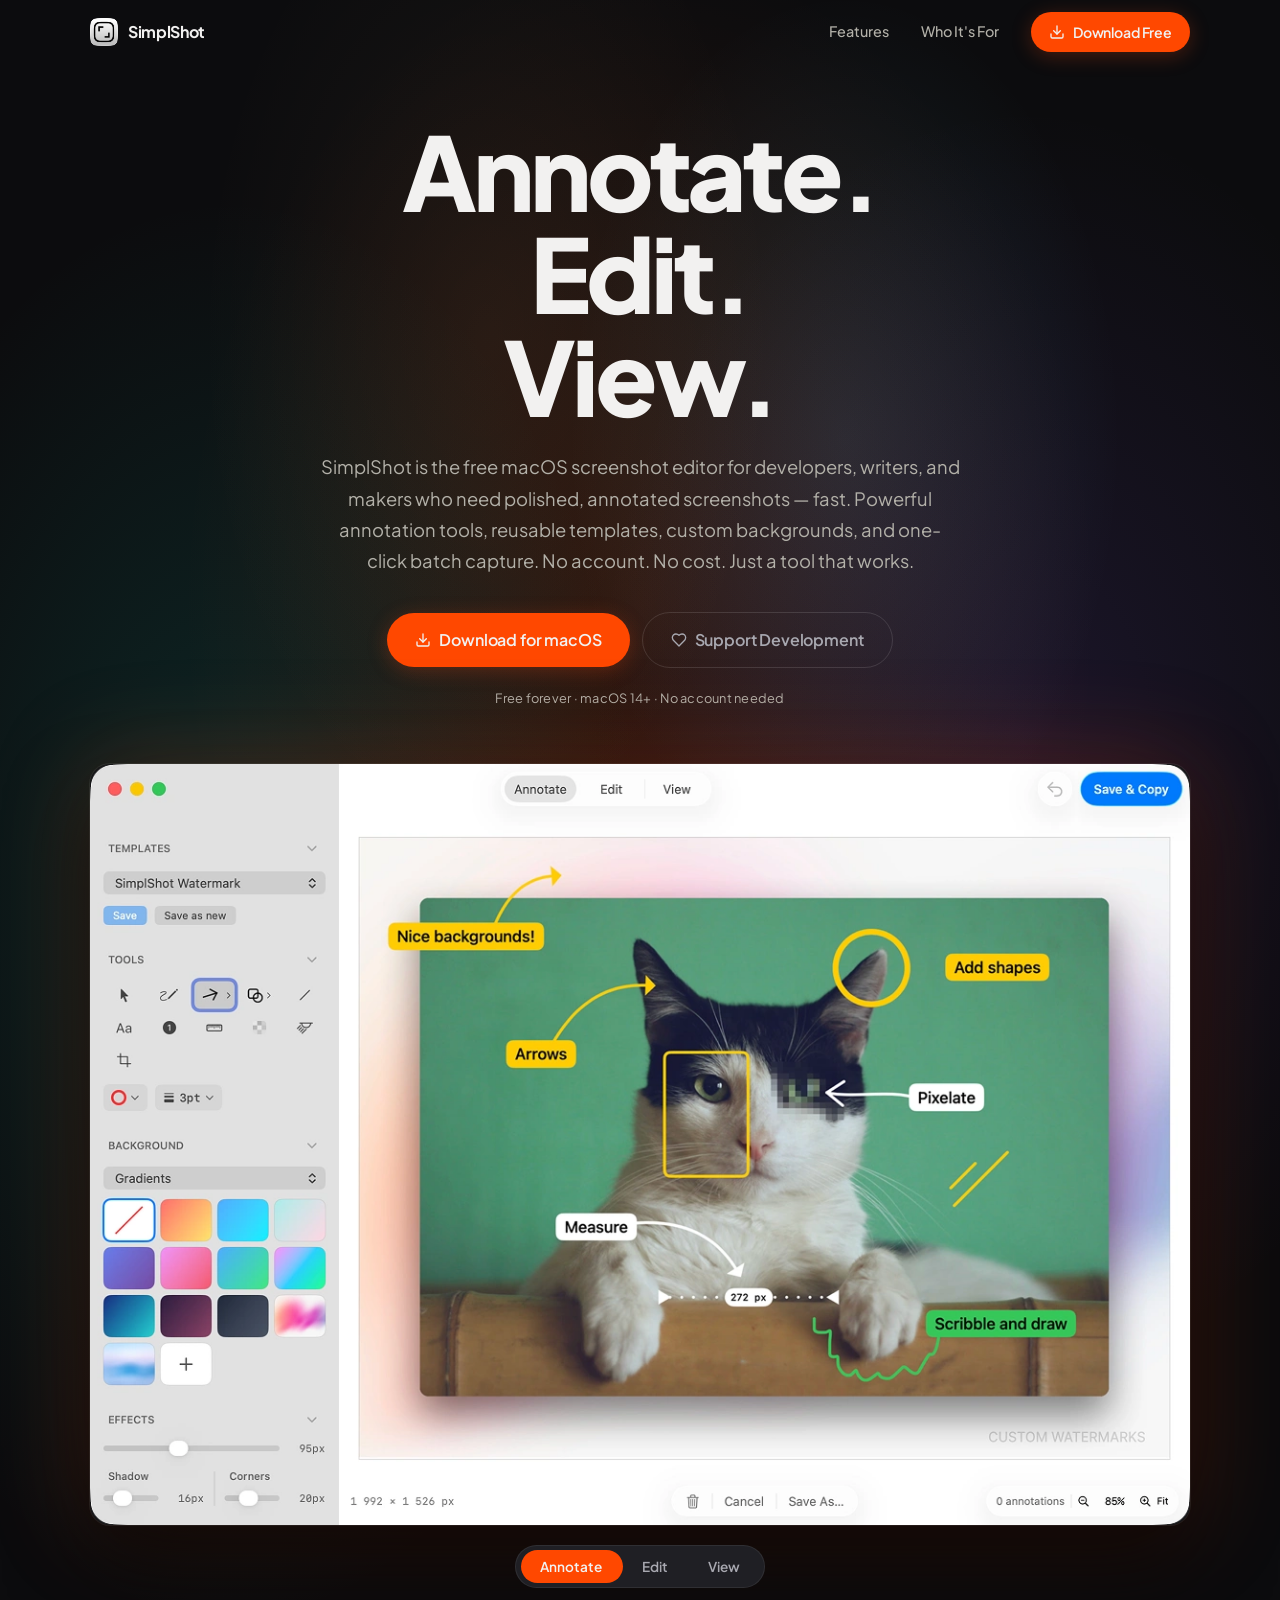
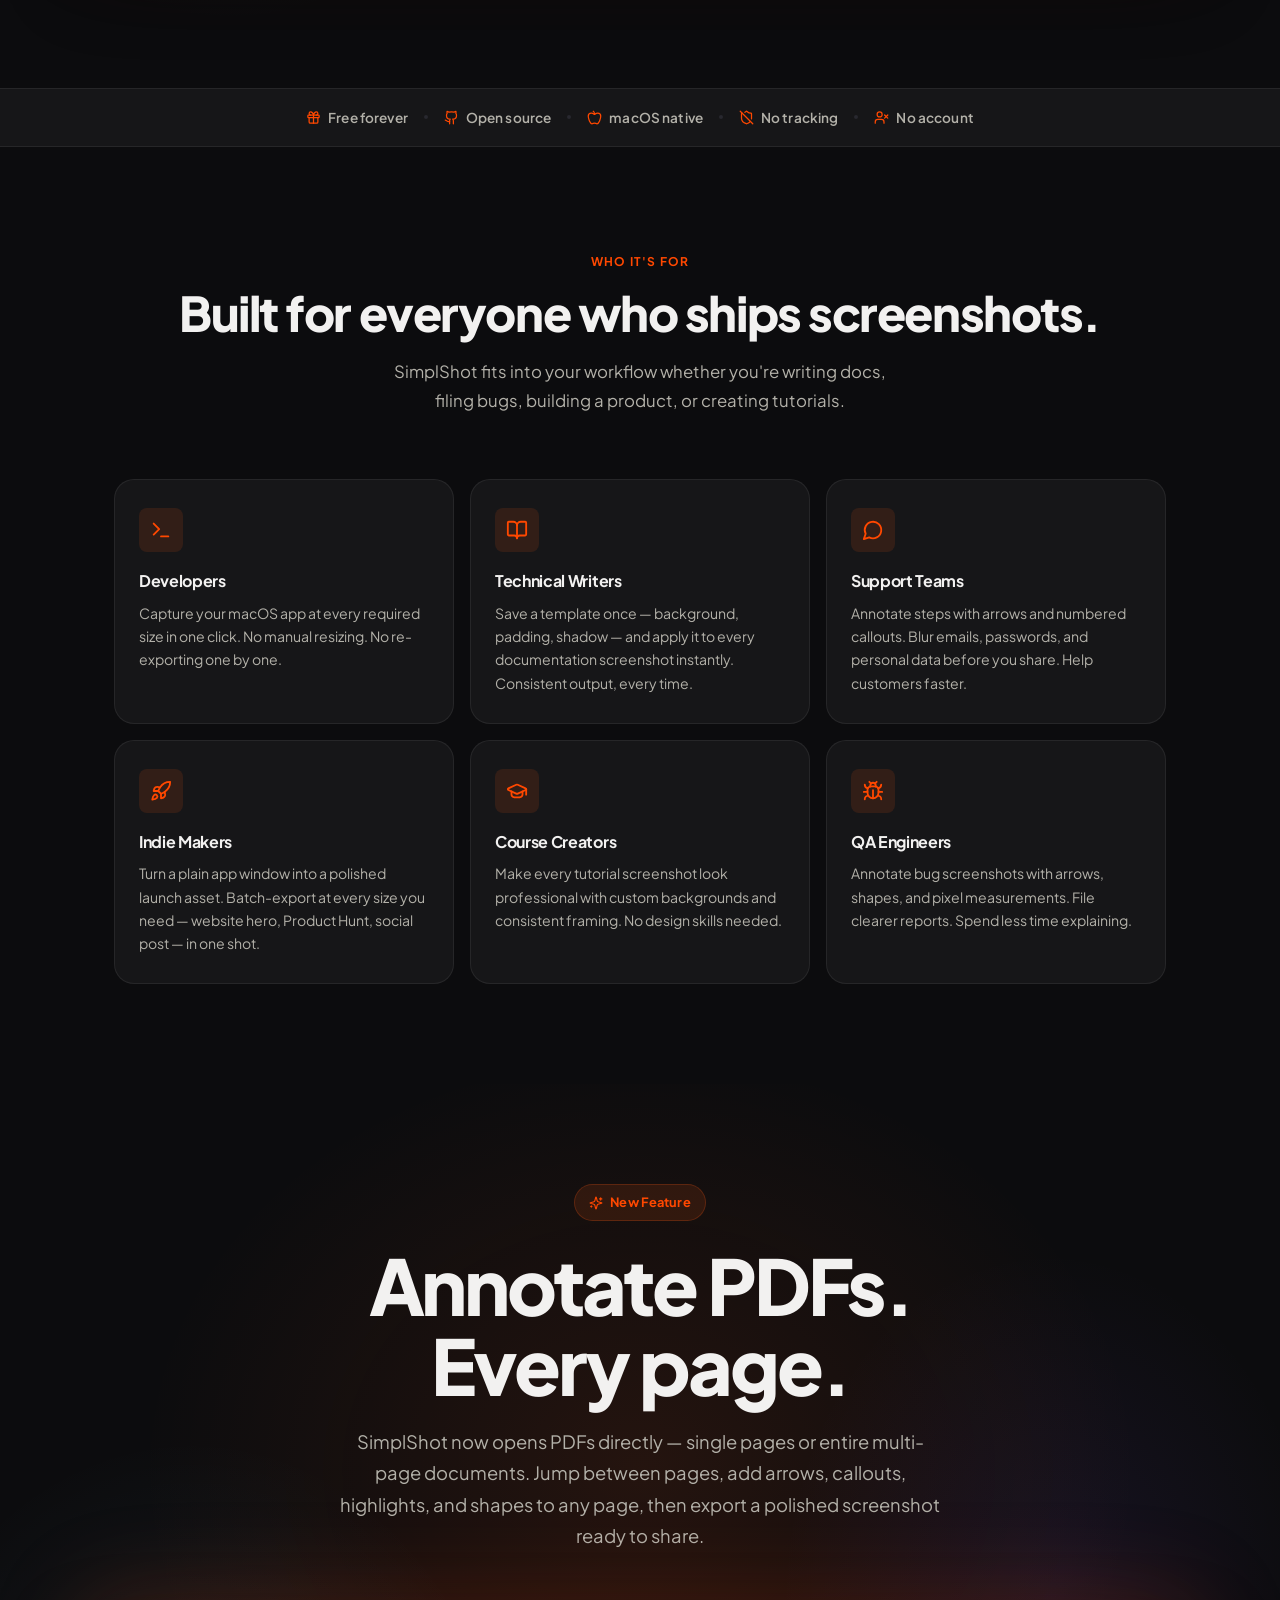
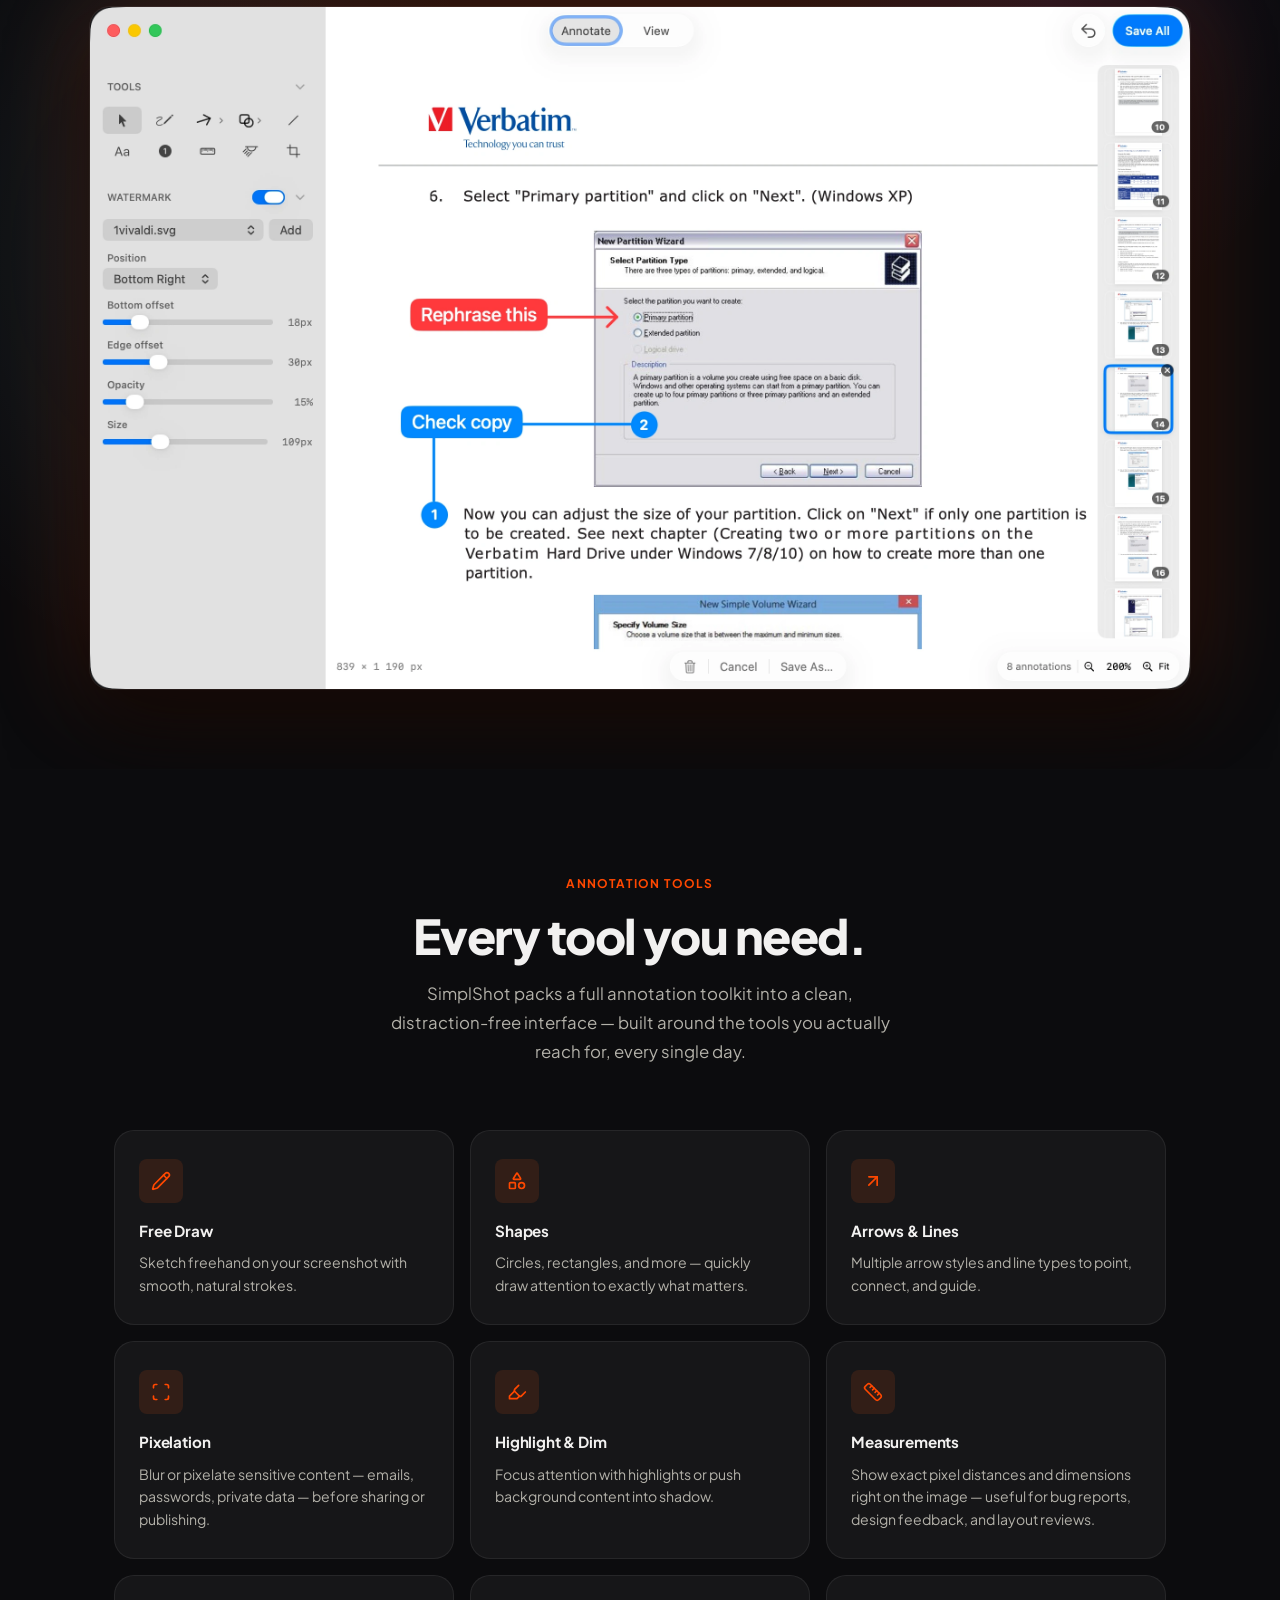
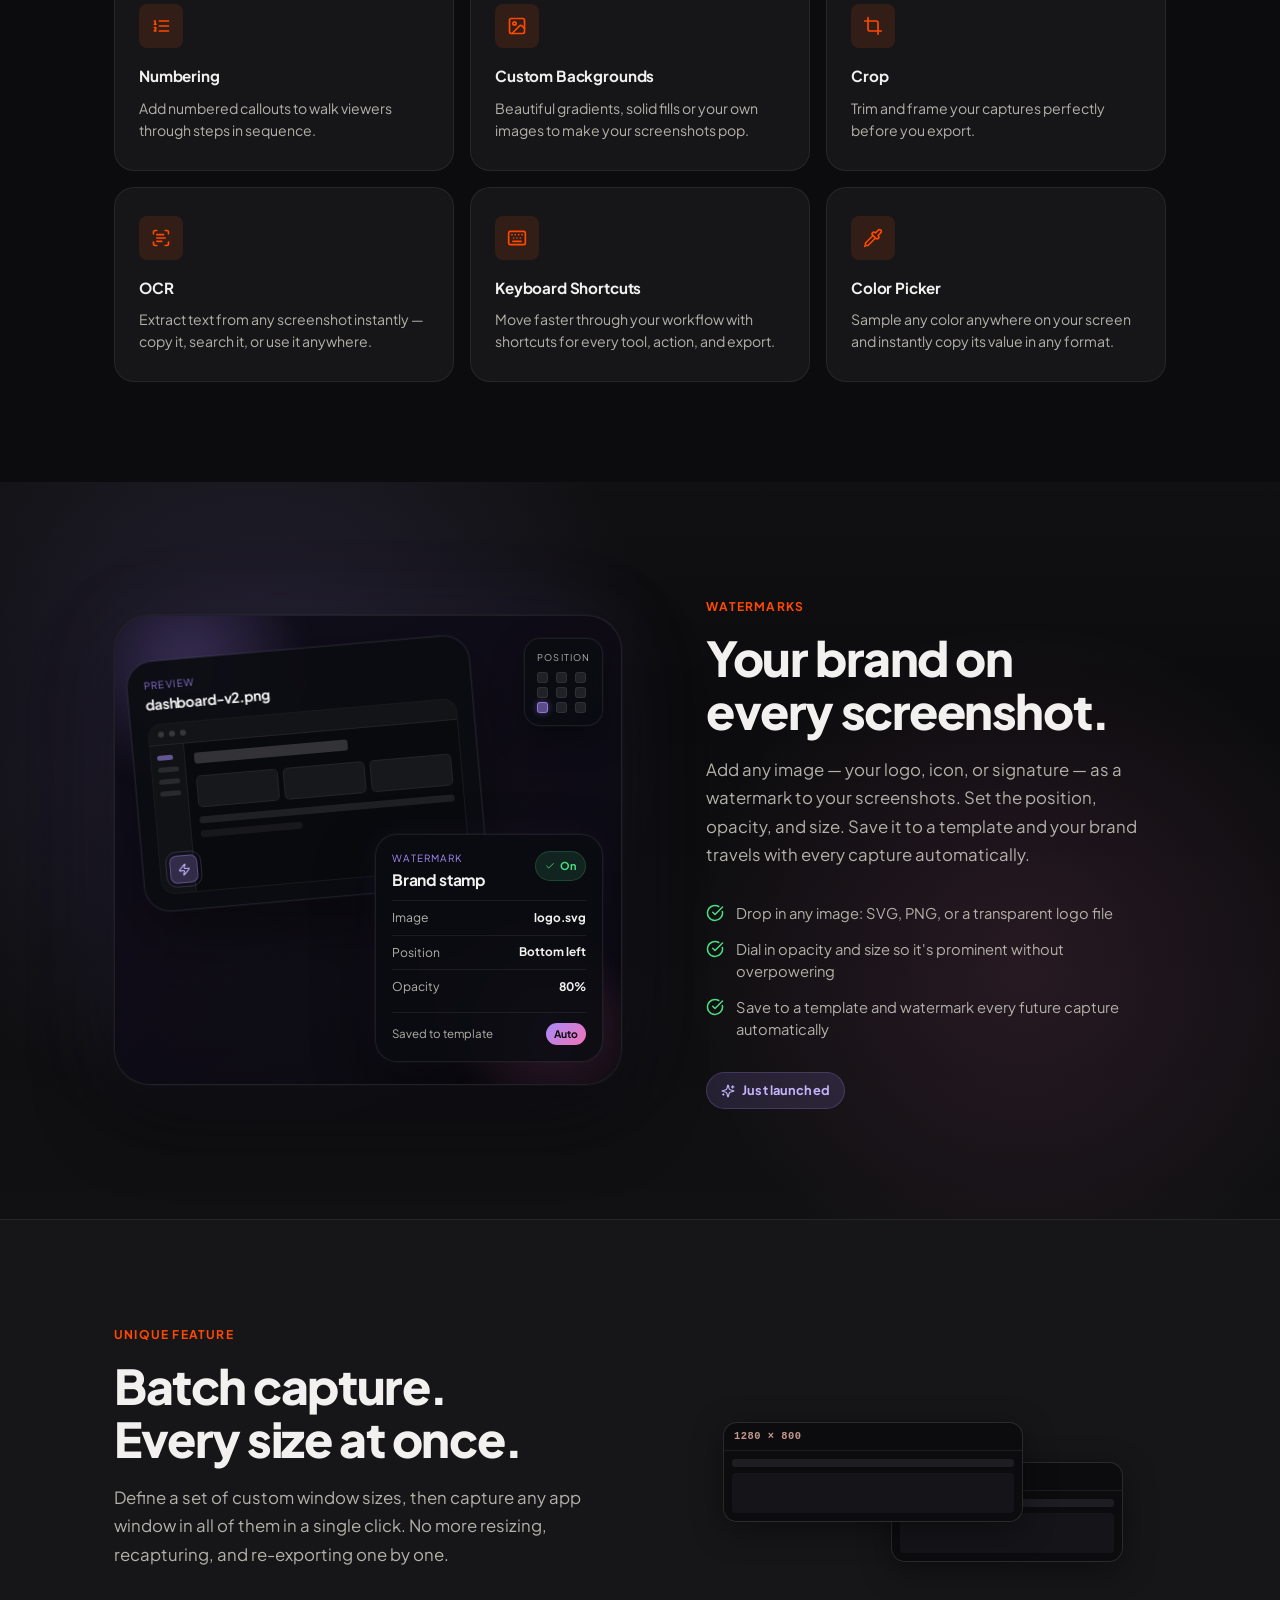
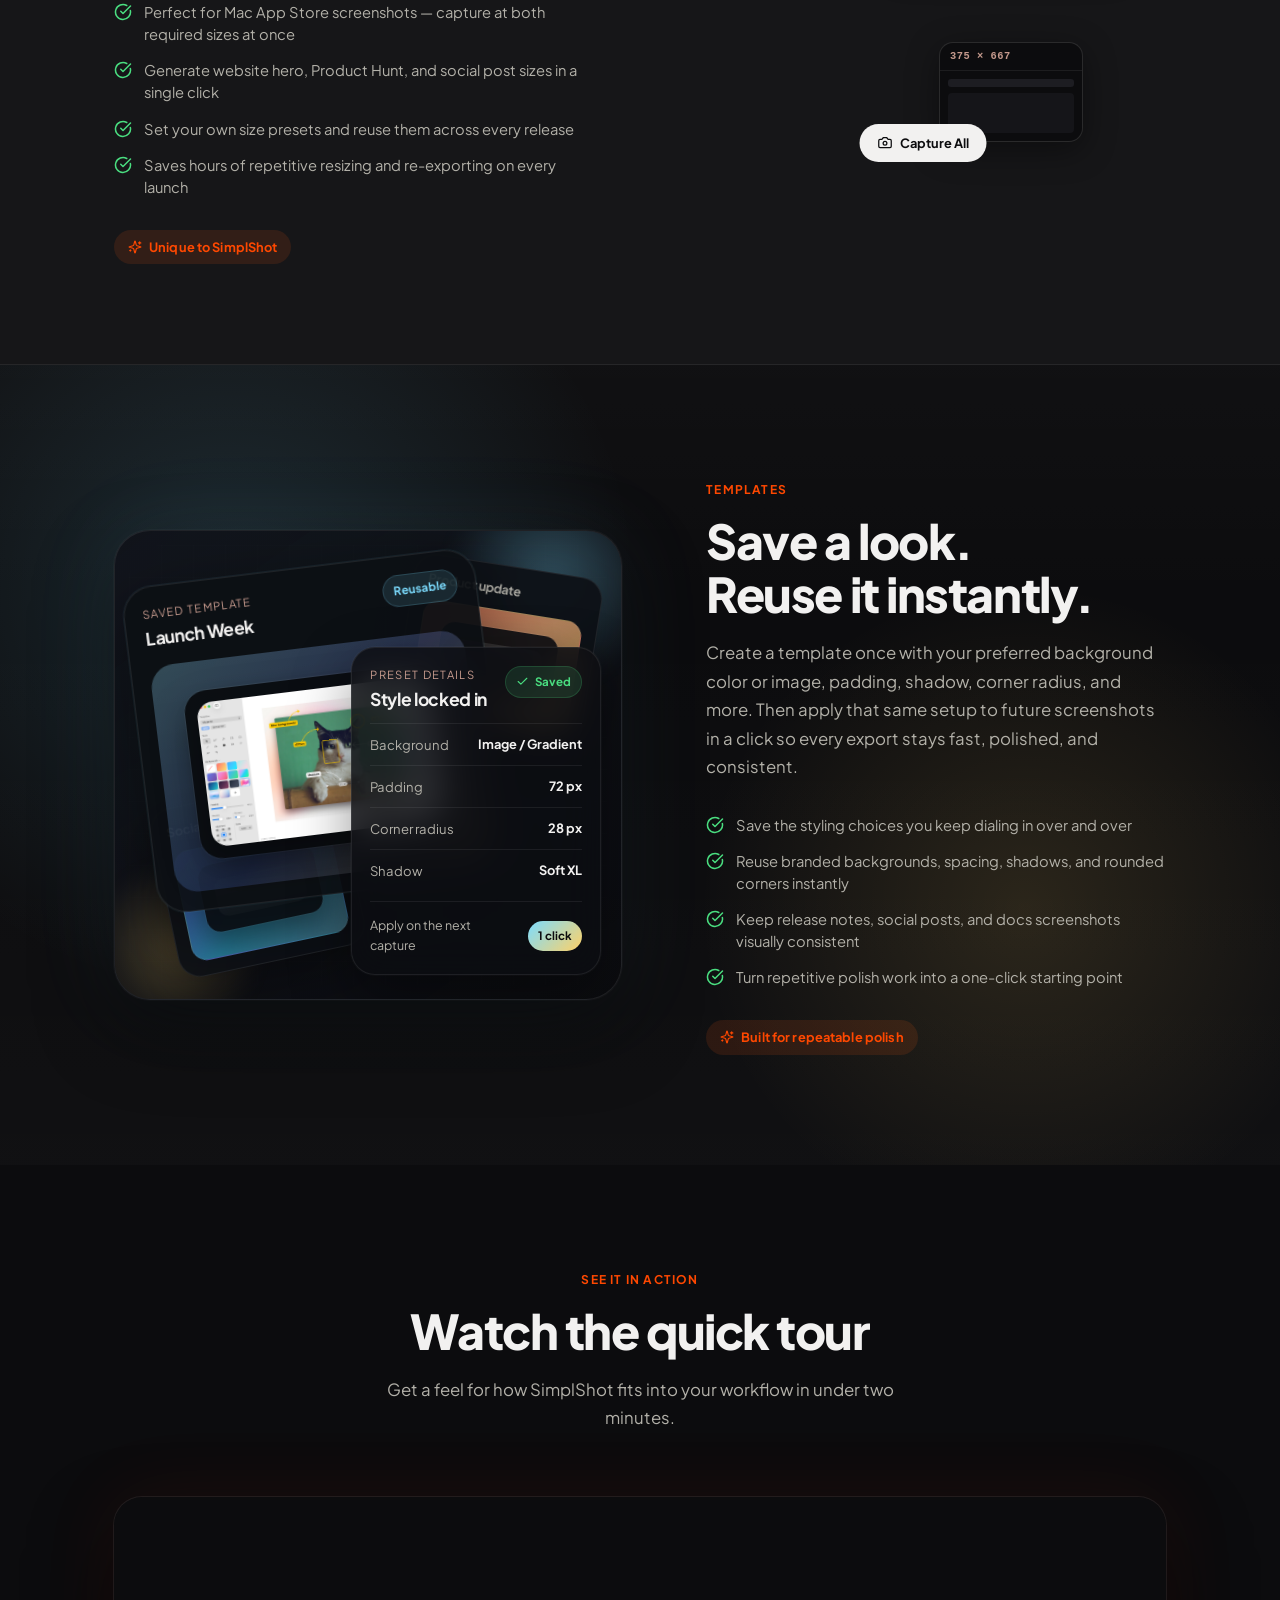
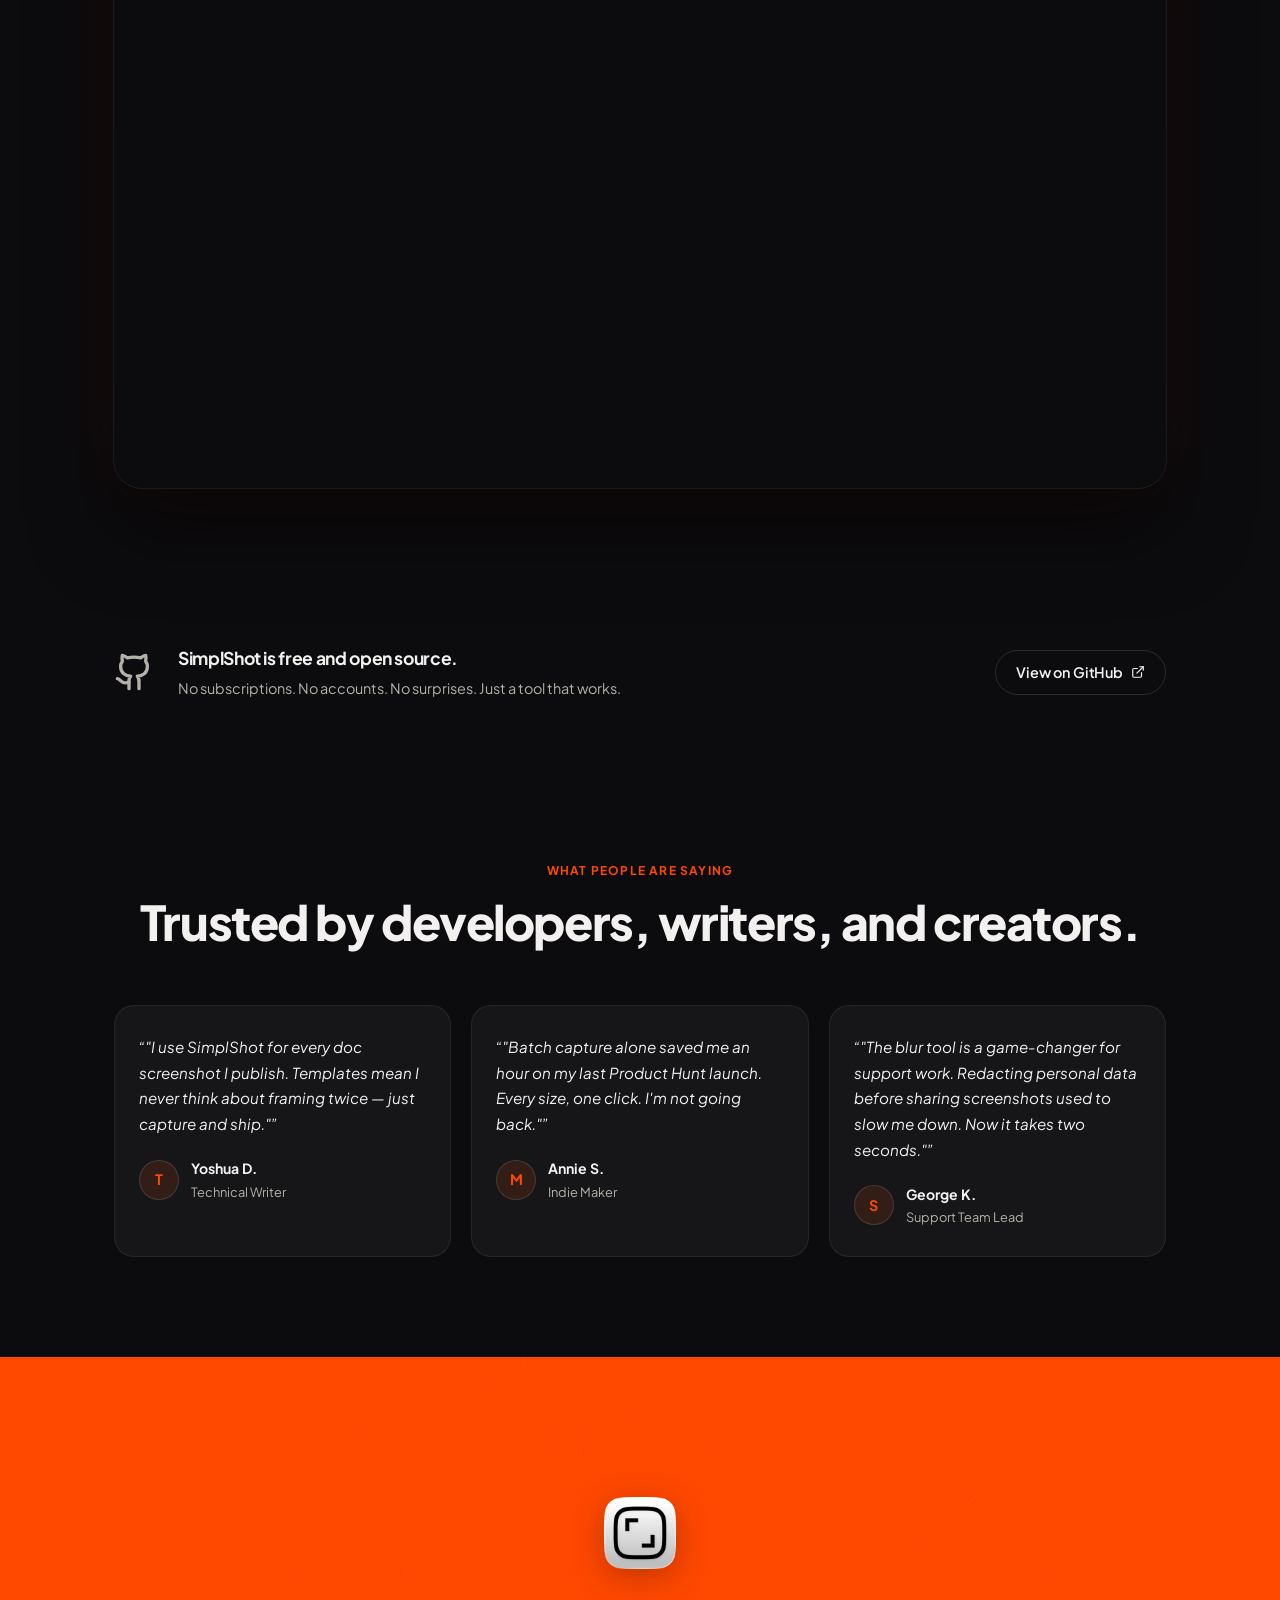
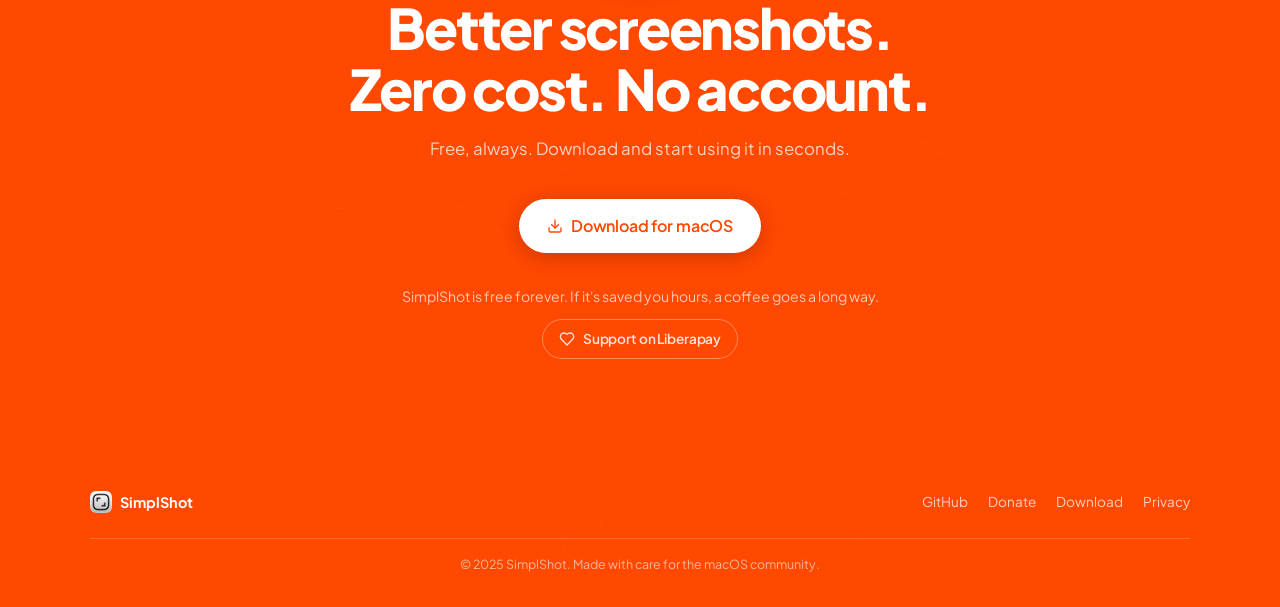
==== commit 1d018f18: "PDF feature" ====
--- a/index.html
+++ b/index.html
@@ -45,7 +45,7 @@
     <div class="hero-bg-glow"></div>
     <div class="hero-bg-glow-noise" aria-hidden="true"></div>
     <div class="hero-content reveal-up">
-      <h1 class="hero-headline" id="hero-title">Annotate.<br/>Polish.<br/>Ship.</h1>
+      <h1 class="hero-headline" id="hero-title">Annotate.<br/>Edit.<br/>View.</h1>
       <p class="hero-sub">SimplShot is the free macOS screenshot editor for developers, writers, and makers who need polished, annotated screenshots — fast. Powerful annotation tools, reusable templates, custom backgrounds, and one-click batch capture. No account. No cost. Just a tool that works.</p>
       <div class="hero-ctas">
         <a href="https://github.com/atlemo/SimplShot-App/releases/download/1.5.9/SimplShot.dmg" class="btn btn-accent btn-lg" download data-download>
@@ -62,20 +62,22 @@
     </div>
 
     <div class="hero-image-wrap reveal-up reveal-delay">
-      <div class="hero-image-container" id="heroImageContainer" role="img" aria-label="Preview of SimplShot in advanced mode">
-        <img src="assets/promo-shot-1b.png" alt="" class="hero-img" id="imgSimple" hidden aria-hidden="true" />
-        <img src="assets/promo-shot-1a.png" alt="" class="hero-img active" id="imgAdvanced" aria-hidden="true" />
+      <div class="hero-image-container" id="heroImageContainer" role="img" aria-label="Preview of SimplShot in annotate mode">
+        <img src="assets/annotate_dark.webp" alt="" class="hero-img active" id="imgAnnotate" aria-hidden="true" />
+        <img src="assets/edit_dark.webp"     alt="" class="hero-img" id="imgEdit" hidden aria-hidden="true" />
+        <img src="assets/view_dark.webp"     alt="" class="hero-img" id="imgView" hidden aria-hidden="true" />
         <div class="hero-image-glow"></div>
       </div>
-      <p class="visually-hidden" id="heroPreviewStatus" aria-live="polite">Preview showing advanced mode.</p>
+      <p class="visually-hidden" id="heroPreviewStatus" aria-live="polite">Preview showing annotate mode.</p>
       <div class="hero-toggle" role="group" aria-label="Editor preview mode">
-        <button class="toggle-btn active" id="btnAdvanced" data-target="advanced" type="button" aria-controls="heroImageContainer" aria-pressed="true">
-          <i data-lucide="sliders-horizontal" class="toggle-icon"></i>
-          Advanced
+        <button class="toggle-btn active" id="btnAnnotate" data-target="annotate" type="button" aria-controls="heroImageContainer" aria-pressed="true">
+          Annotate
         </button>
-        <button class="toggle-btn" id="btnSimple" data-target="simple" type="button" aria-controls="heroImageContainer" aria-pressed="false">
-          <i data-lucide="scan" class="toggle-icon"></i>
-          Simple
+        <button class="toggle-btn" id="btnEdit" data-target="edit" type="button" aria-controls="heroImageContainer" aria-pressed="false">
+          Edit
+        </button>
+        <button class="toggle-btn" id="btnView" data-target="view" type="button" aria-controls="heroImageContainer" aria-pressed="false">
+          View
         </button>
         <div class="toggle-progress" id="toggleProgress"></div>
       </div>
@@ -156,6 +158,25 @@
           <p>Annotate bug screenshots with arrows, shapes, and pixel measurements. File clearer reports. Spend less time explaining.</p>
         </div>
 
+      </div>
+    </div>
+  </section>
+
+  <!-- PDF ANNOTATIONS SPOTLIGHT -->
+  <section class="pdf-feature" id="pdf-annotations">
+    <div class="pdf-feature-bg-glow" aria-hidden="true"></div>
+    <div class="pdf-feature-content reveal-up">
+      <span class="pdf-feature-new-badge">
+        <i data-lucide="sparkles" class="badge-icon"></i>
+        New Feature
+      </span>
+      <h2 class="pdf-feature-headline">Annotate PDFs.<br/>Every page.</h2>
+      <p class="pdf-feature-sub">SimplShot now opens PDFs directly — single pages or entire multi-page documents. Jump between pages, add arrows, callouts, highlights, and shapes to any page, then export a polished screenshot ready to share.</p>
+    </div>
+    <div class="pdf-feature-image-wrap reveal-up reveal-delay">
+      <div class="pdf-feature-image-container">
+        <img src="assets/pdf_annotations.webp" alt="SimplShot PDF annotation view showing a multi-page PDF with callouts and highlights applied" class="pdf-feature-img" />
+        <div class="pdf-feature-image-glow"></div>
       </div>
     </div>
   </section>
--- a/style.css
+++ b/style.css
@@ -393,18 +393,16 @@
 
 .toggle-progress {
   position: absolute;
-  left: 4px;
   top: 4px;
   bottom: 4px;
-  width: calc(50% - 4px);
+  left: 4px;
+  width: 0;
   background: var(--accent);
   border-radius: 999px;
-  transition: transform 0.3s var(--ease-out);
+  transition: left 0.3s var(--ease-out), width 0.3s var(--ease-out);
   z-index: 0;
   pointer-events: none;
 }
-/* .right = Simple button (second position) */
-.toggle-progress.right { transform: translateX(100%); }
 
 /* --- TRUST BAR --- */
 .trust-bar {
@@ -471,6 +469,102 @@
   max-width: 520px;
   margin: 0 auto;
   line-height: 1.7;
+}
+
+/* --- PDF ANNOTATIONS SPOTLIGHT --- */
+.pdf-feature {
+  position: relative;
+  overflow: hidden;
+  display: flex;
+  flex-direction: column;
+  align-items: center;
+  text-align: center;
+  padding: 100px 24px 80px;
+}
+
+.pdf-feature-bg-glow {
+  position: absolute;
+  inset: 0;
+  pointer-events: none;
+  z-index: 0;
+  background:
+    radial-gradient(ellipse 60% 50% at 50% 30%, rgba(252, 88, 18, 0.10) 0%, transparent 65%),
+    radial-gradient(ellipse 40% 50% at 15% 60%, rgba(124, 220, 255, 0.09) 0%, transparent 65%),
+    radial-gradient(ellipse 35% 45% at 82% 40%, rgba(139, 92, 246, 0.09) 0%, transparent 60%);
+}
+
+.pdf-feature-new-badge {
+  display: inline-flex;
+  align-items: center;
+  gap: 7px;
+  background: rgba(252, 88, 18, 0.12);
+  border-radius: 999px;
+  padding: 7px 14px;
+  font-size: 0.8rem;
+  font-weight: 700;
+  color: var(--accent);
+  letter-spacing: 0.01em;
+  border: 1px solid rgba(252, 88, 18, 0.22);
+  margin-bottom: 24px;
+}
+
+.pdf-feature-content {
+  position: relative;
+  z-index: 1;
+  max-width: 700px;
+}
+
+.pdf-feature-headline {
+  font-size: clamp(2.8rem, 6vw, 5rem);
+  font-weight: 800;
+  line-height: 1.05;
+  letter-spacing: -0.04em;
+  color: var(--text-1);
+  margin-bottom: 20px;
+}
+
+.pdf-feature-sub {
+  font-size: clamp(1rem, 2vw, 1.15rem);
+  color: var(--text-2);
+  max-width: 600px;
+  margin: 0 auto;
+  line-height: 1.7;
+}
+
+.pdf-feature-image-wrap {
+  position: relative;
+  z-index: 1;
+  margin-top: 56px;
+  width: 100%;
+  max-width: 1100px;
+}
+
+.pdf-feature-image-container {
+  position: relative;
+  border-radius: var(--radius-lg);
+  overflow: hidden;
+  box-shadow:
+    0 0 0 1px var(--border),
+    0 40px 80px rgba(0,0,0,0.6),
+    0 0 100px var(--accent-glow);
+  background: var(--surface);
+}
+
+.pdf-feature-img {
+  width: 100%;
+  display: block;
+}
+
+.pdf-feature-image-glow {
+  position: absolute;
+  bottom: -40px;
+  left: 50%;
+  transform: translateX(-50%);
+  width: 60%;
+  height: 80px;
+  background: radial-gradient(ellipse, var(--accent-glow), transparent 70%);
+  pointer-events: none;
+  z-index: -1;
 }
 
 /* --- FEATURES --- */
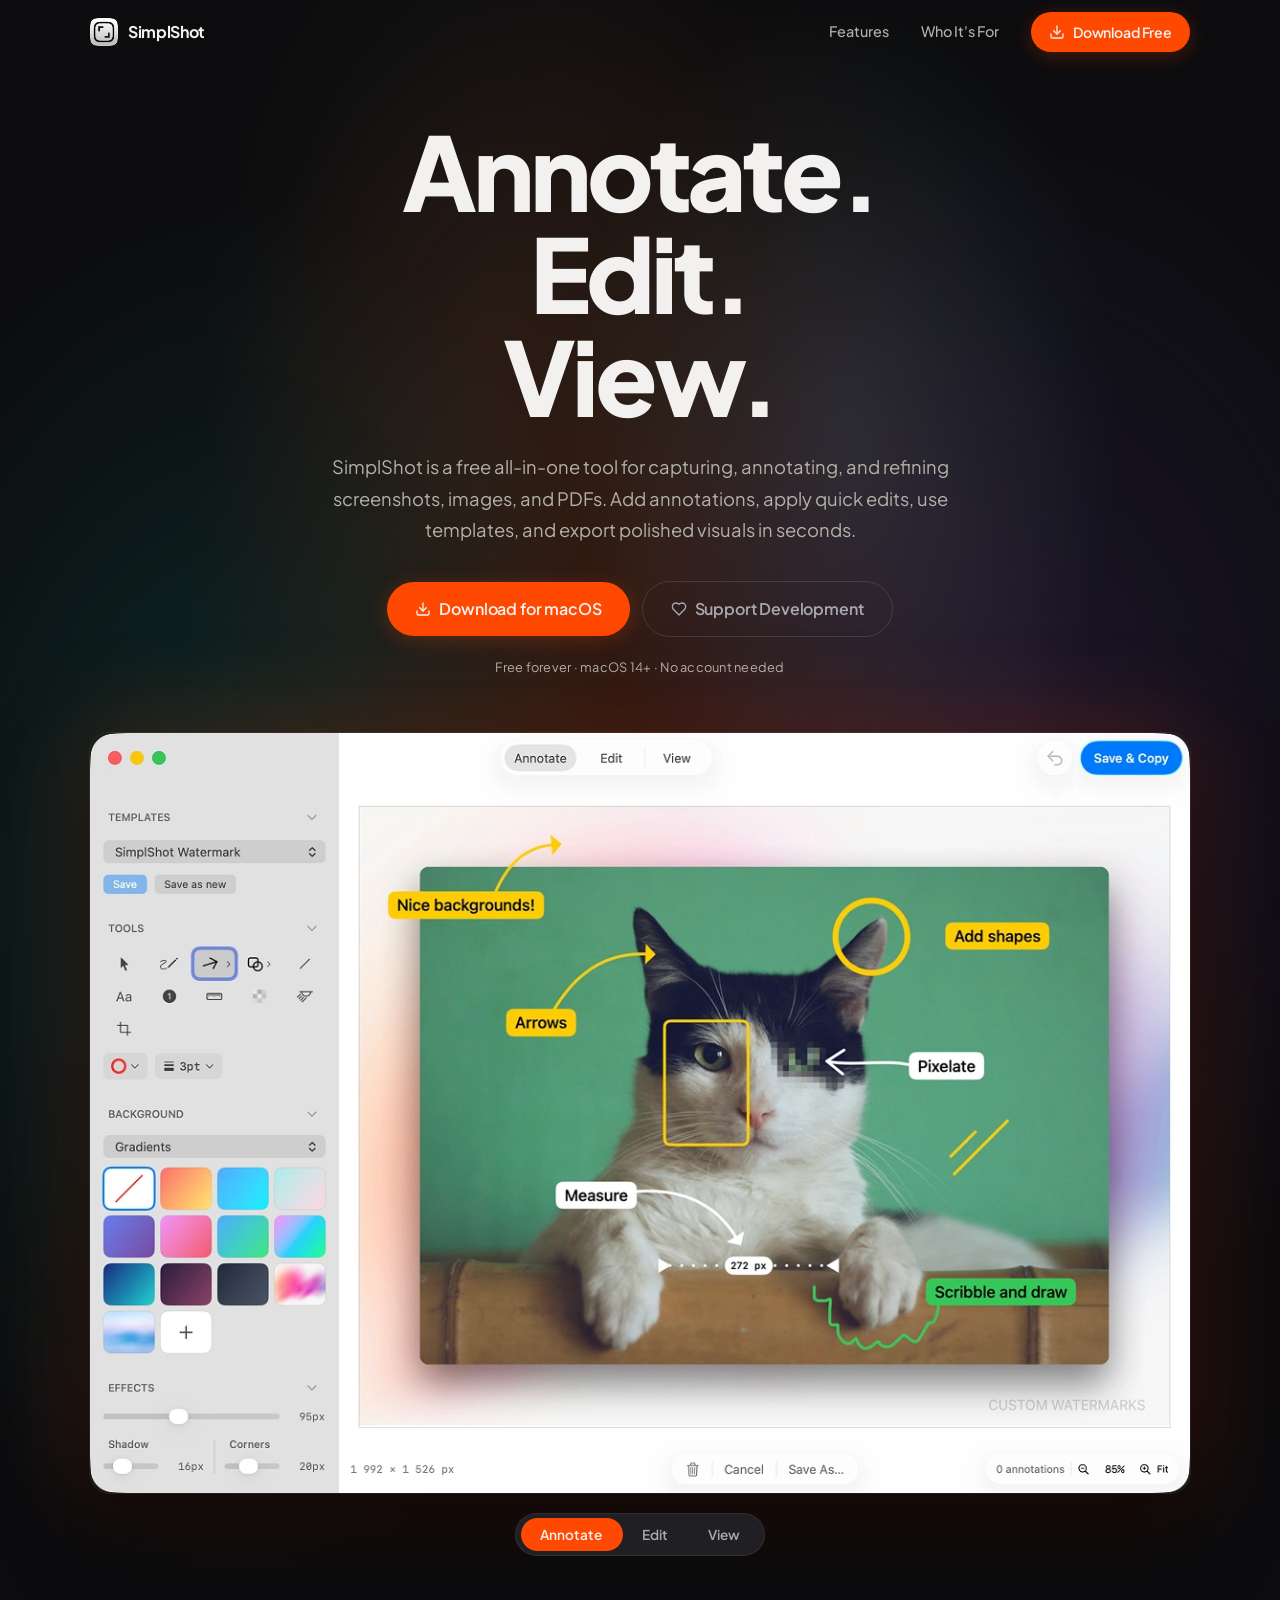
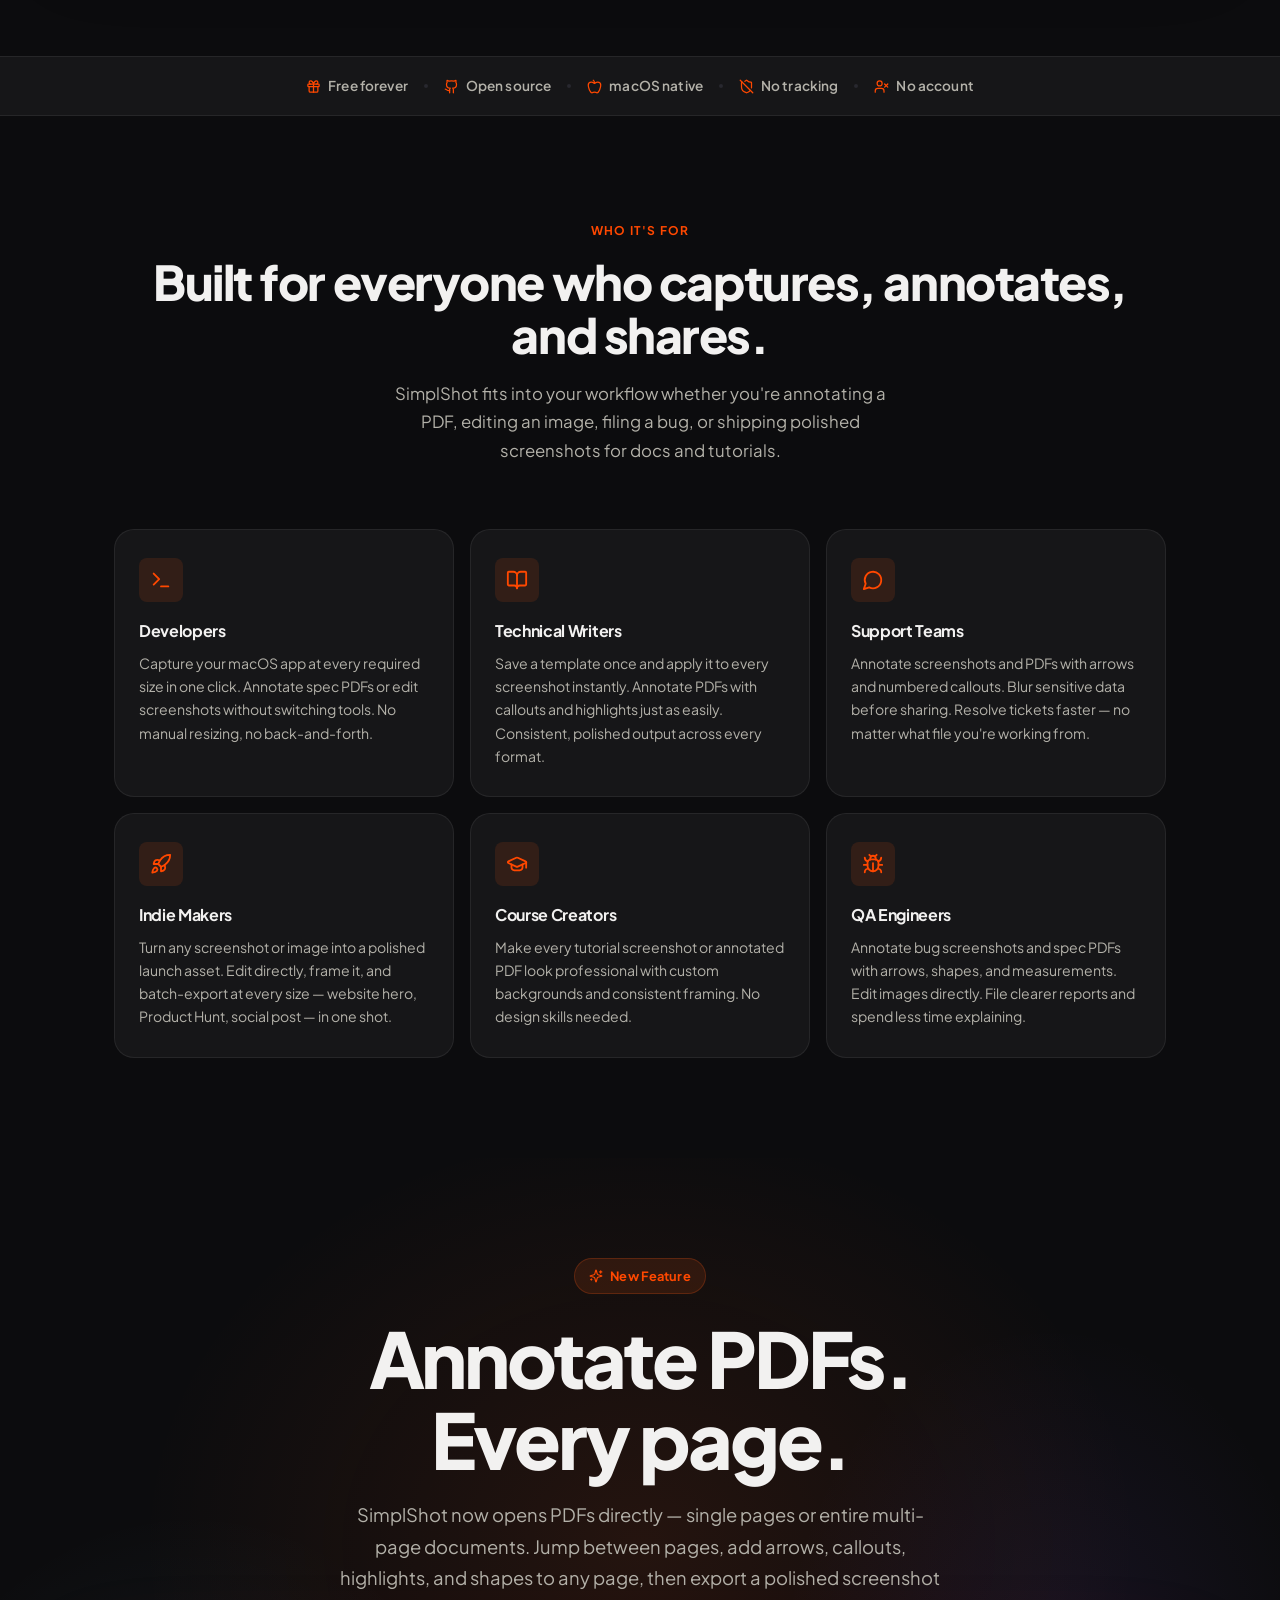
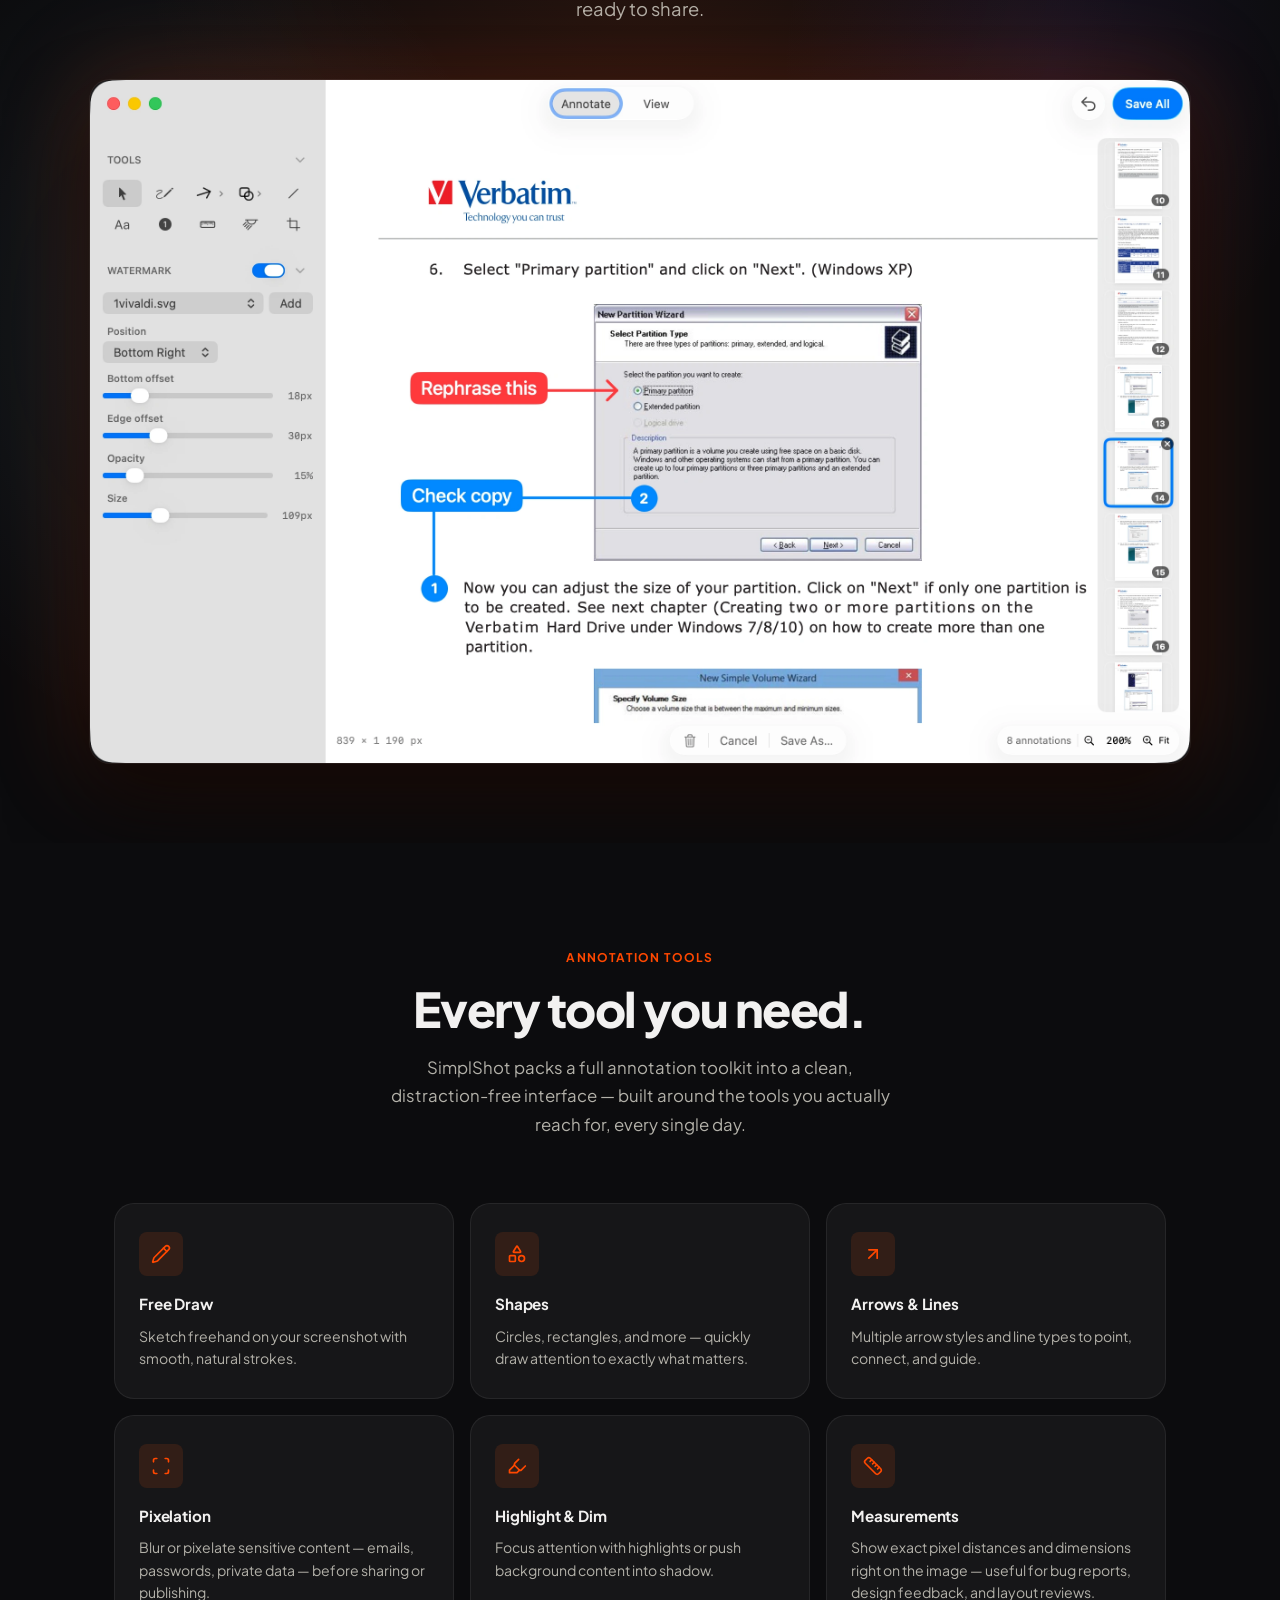
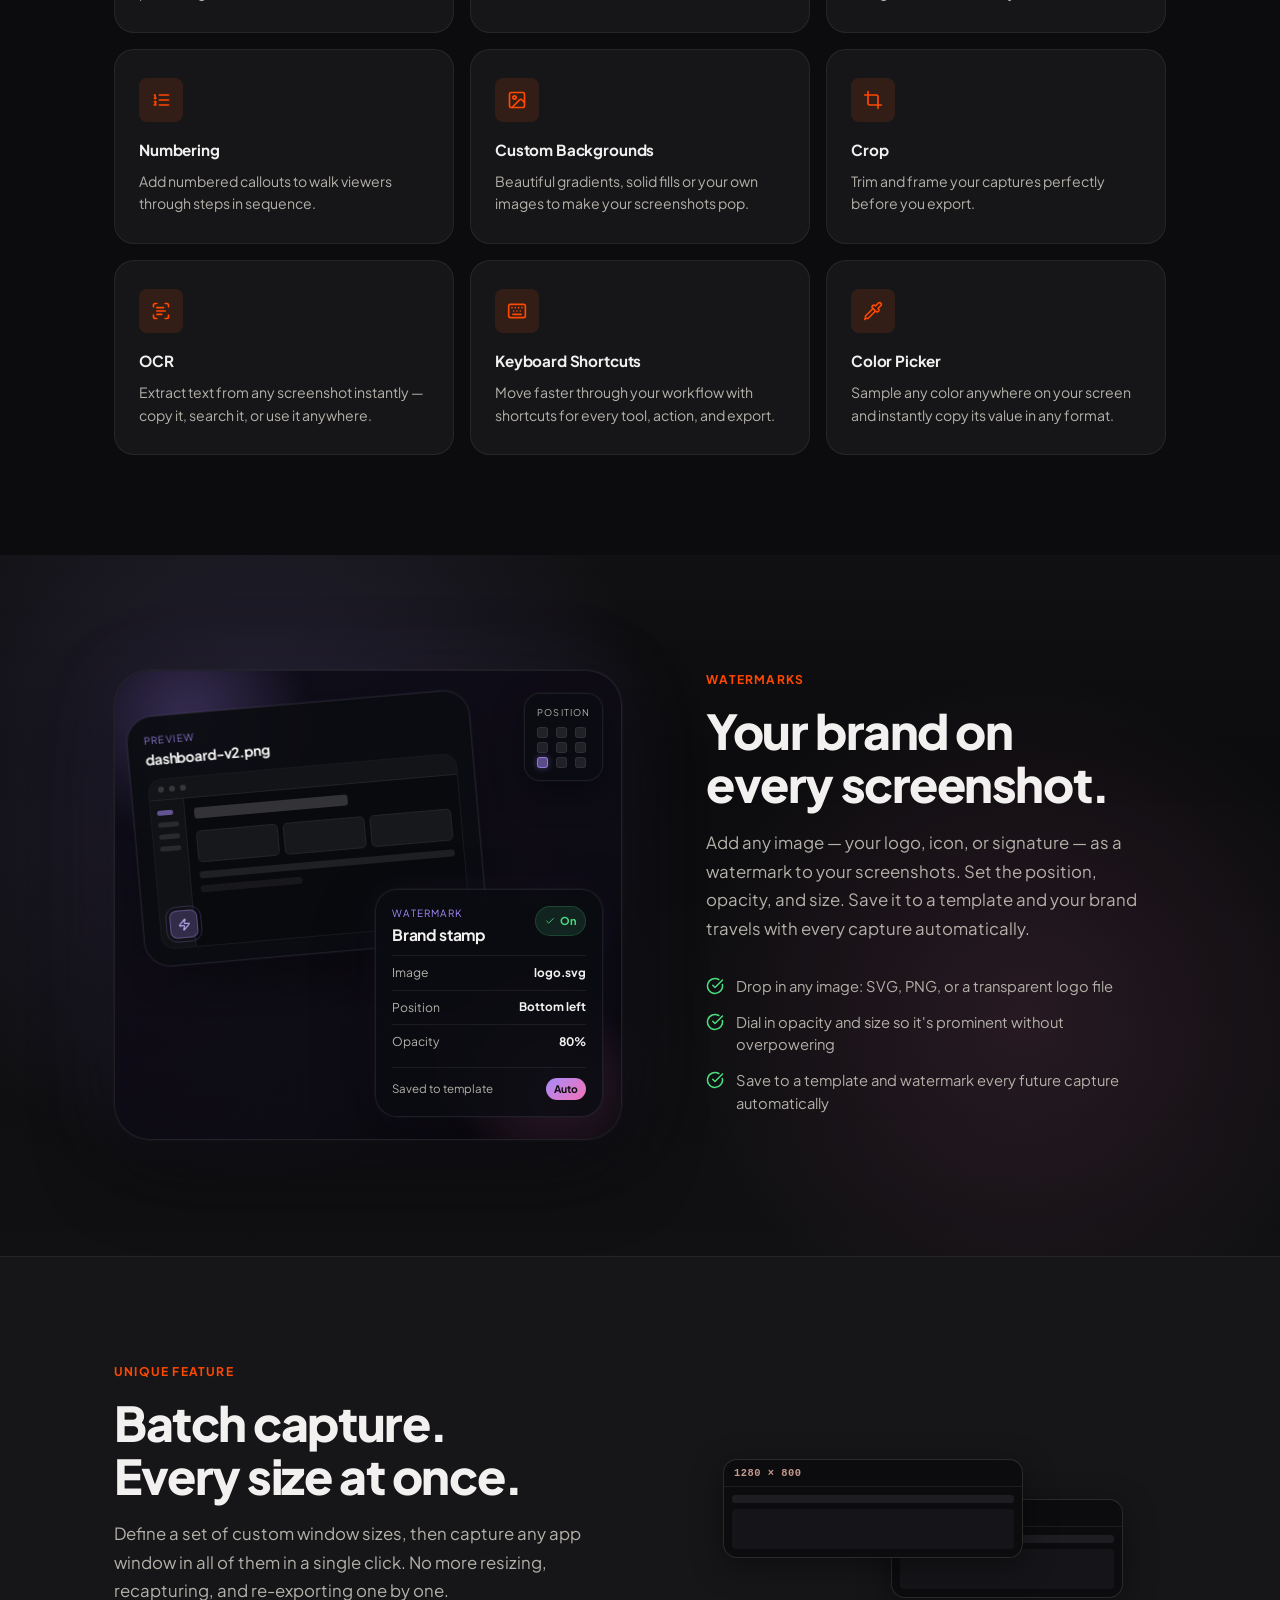
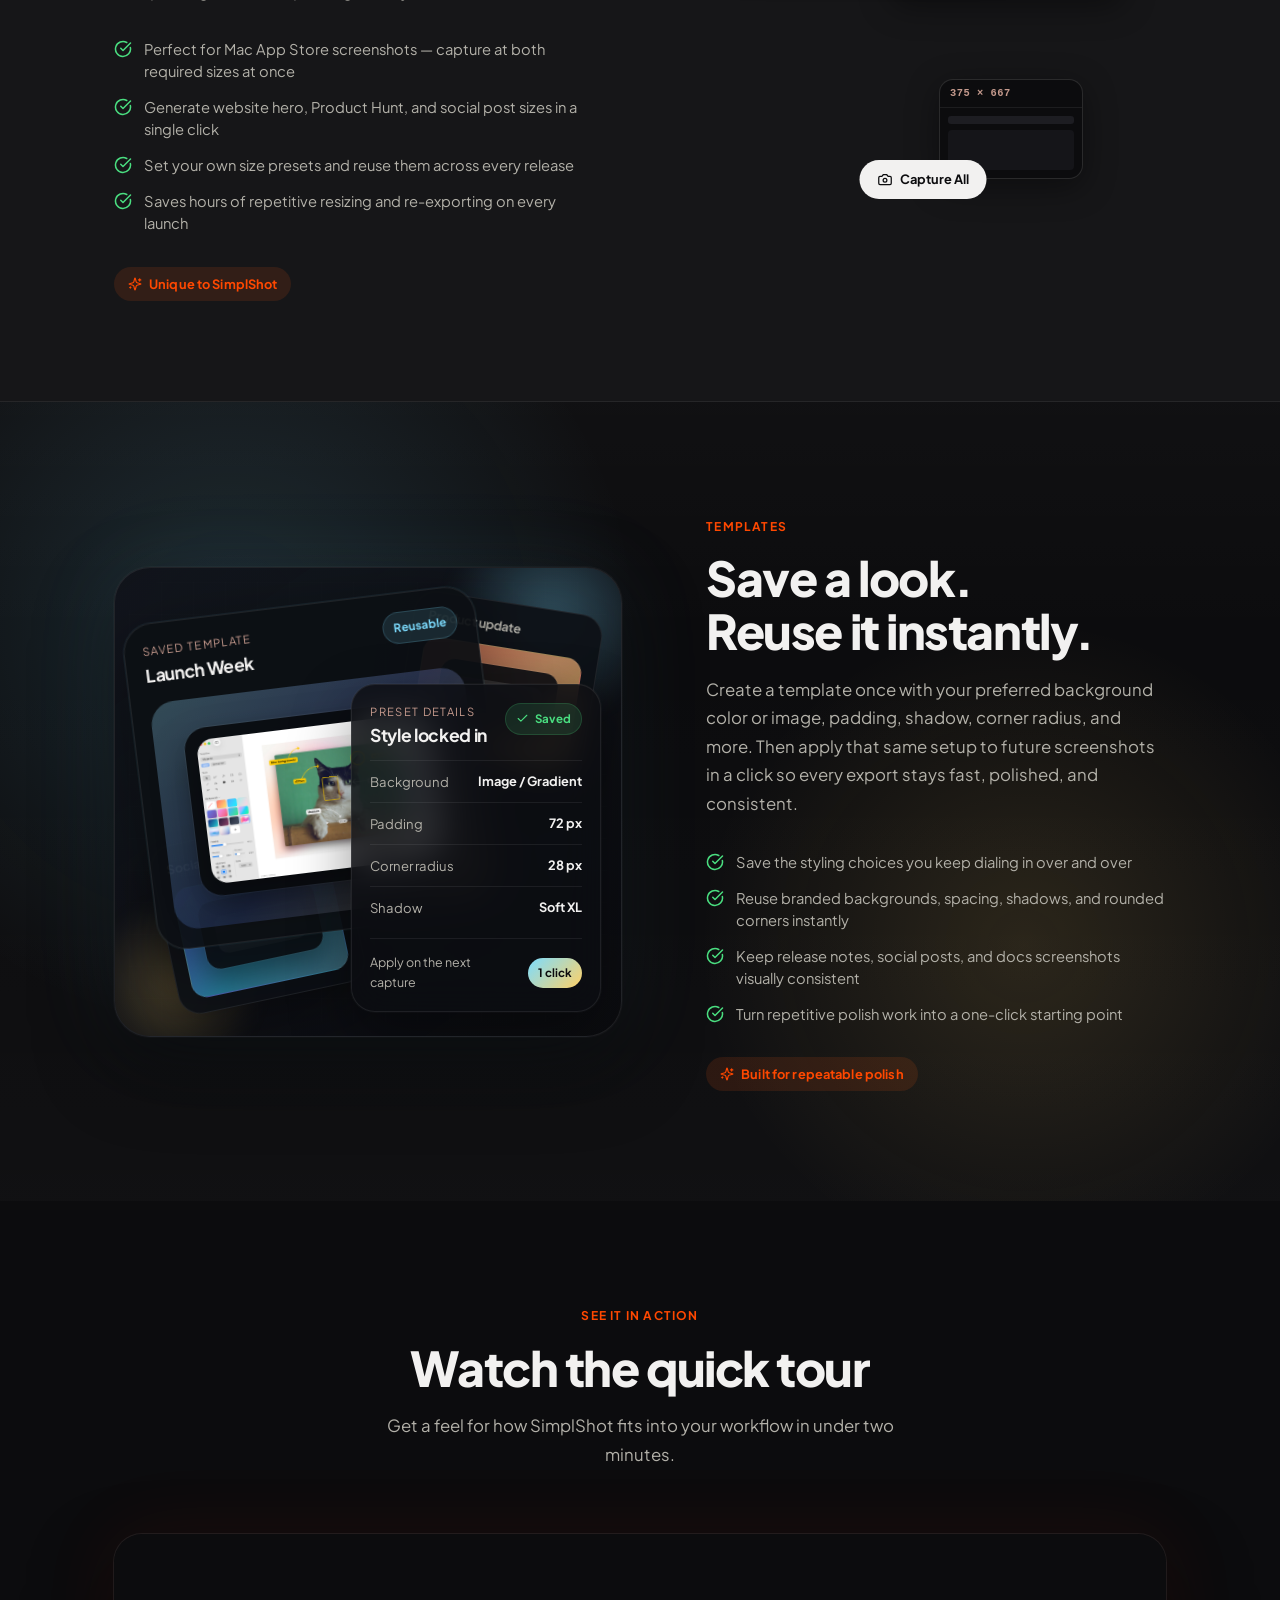
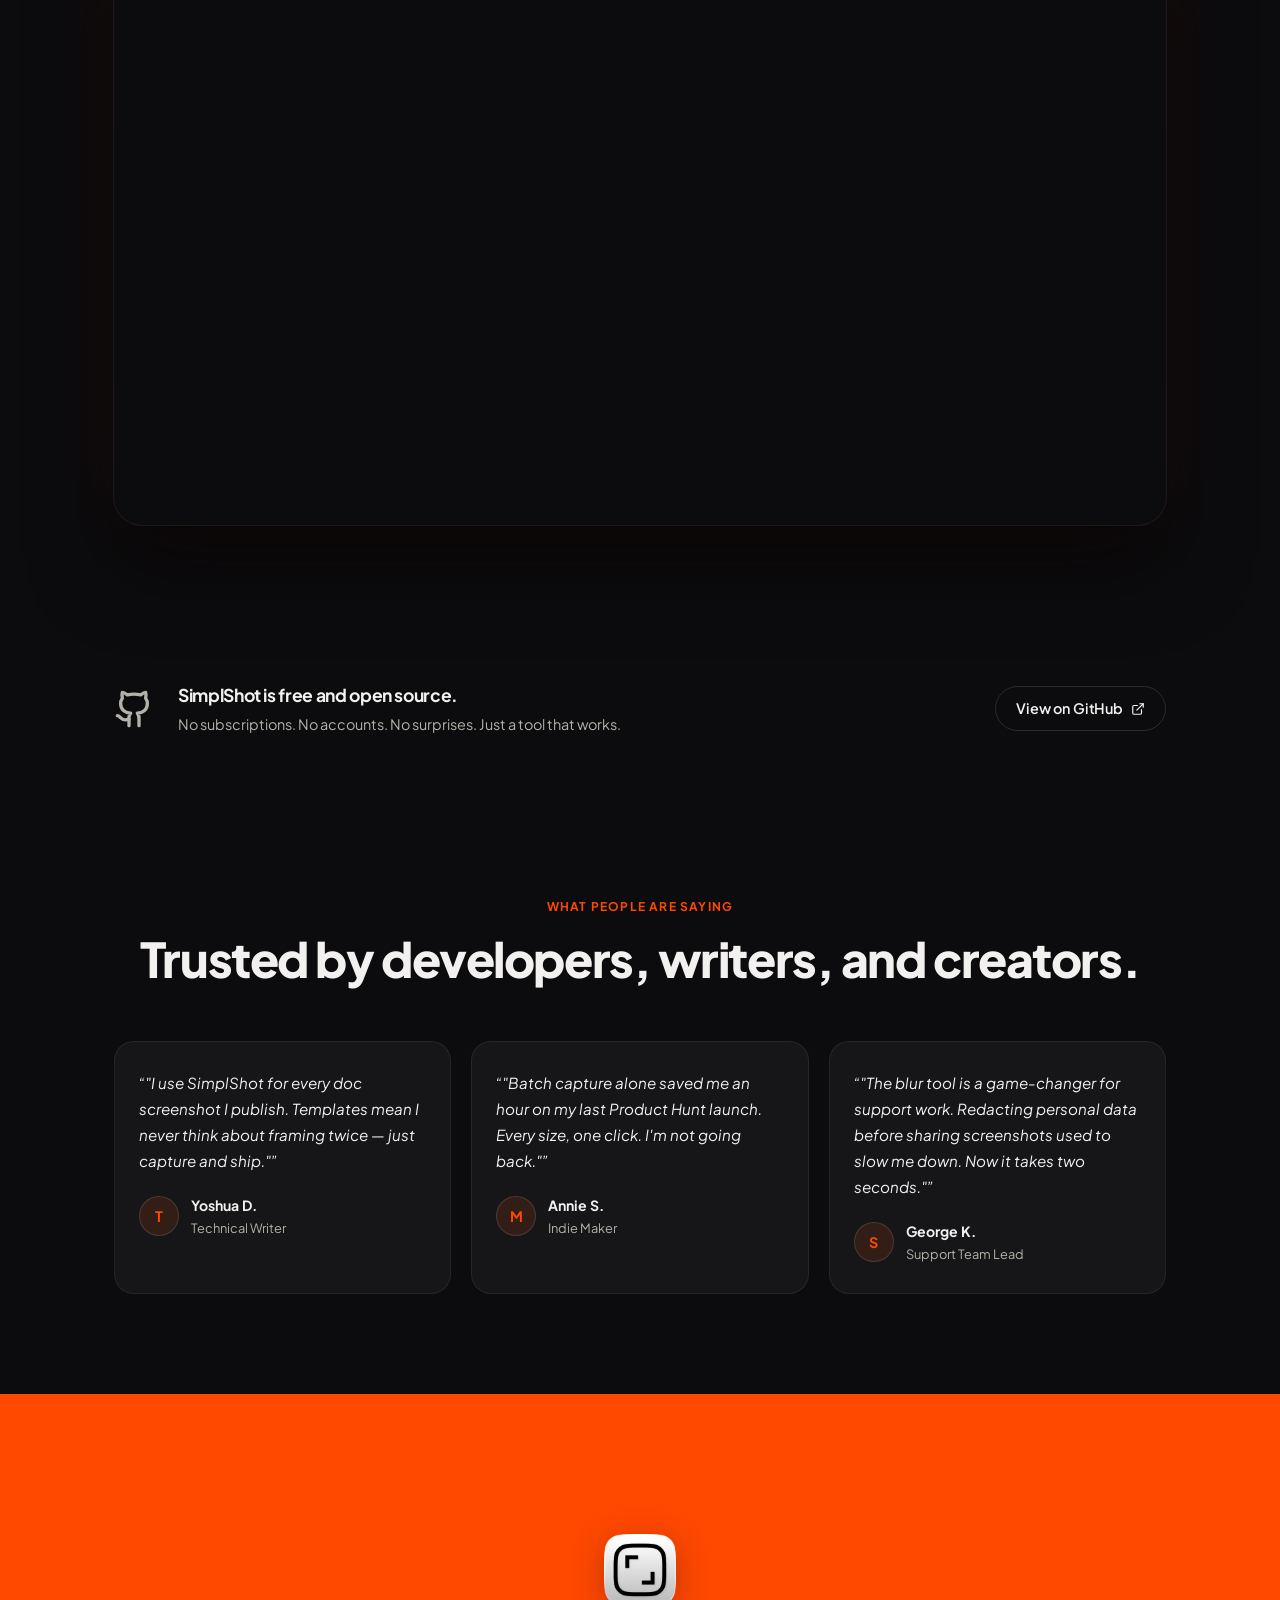
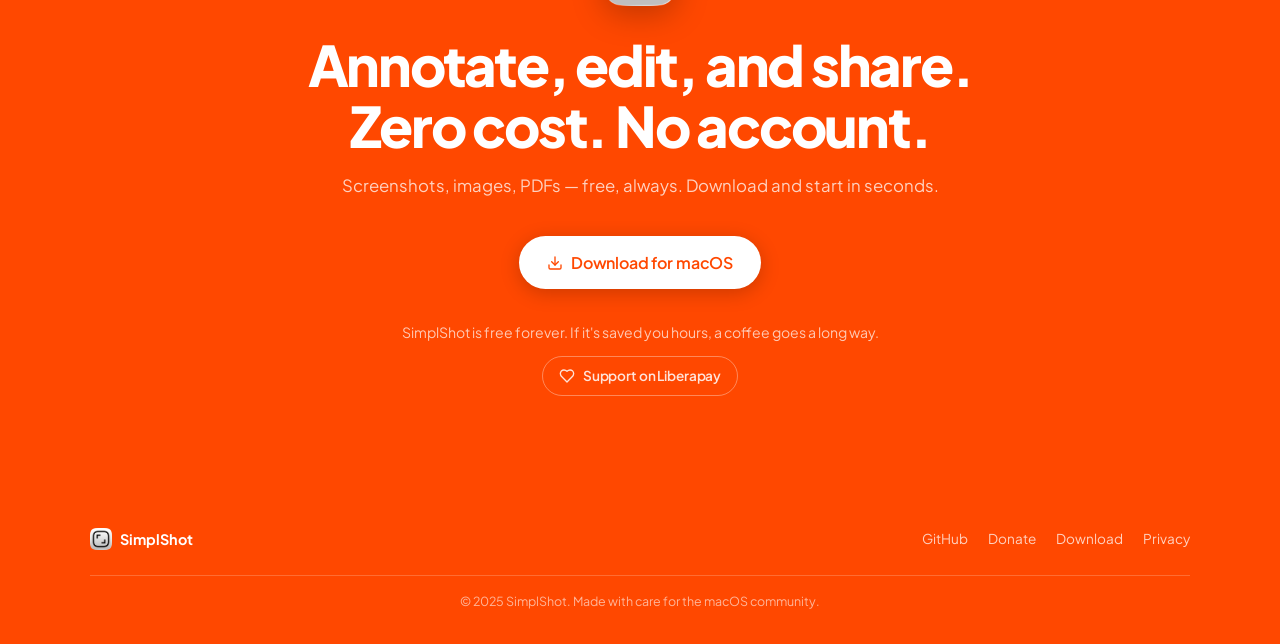
==== commit 852c5887: "Refining copy" ====
--- a/index.html
+++ b/index.html
@@ -46,7 +46,7 @@
     <div class="hero-bg-glow-noise" aria-hidden="true"></div>
     <div class="hero-content reveal-up">
       <h1 class="hero-headline" id="hero-title">Annotate.<br/>Edit.<br/>View.</h1>
-      <p class="hero-sub">SimplShot is the free macOS screenshot editor for developers, writers, and makers who need polished, annotated screenshots — fast. Powerful annotation tools, reusable templates, custom backgrounds, and one-click batch capture. No account. No cost. Just a tool that works.</p>
+      <p class="hero-sub">SimplShot is a free all-in-one tool for capturing, annotating, and refining screenshots, images, and PDFs. Add annotations, apply quick edits, use templates, and export polished visuals in seconds.</p>
       <div class="hero-ctas">
         <a href="https://github.com/atlemo/SimplShot-App/releases/download/1.5.9/SimplShot.dmg" class="btn btn-accent btn-lg" download data-download>
           <i data-lucide="download" class="btn-icon"></i>
@@ -104,8 +104,8 @@
     <div class="section-inner">
       <div class="section-header reveal-up">
         <span class="section-label">Who It's For</span>
-        <h2 class="section-title">Built for everyone who ships screenshots.</h2>
-        <p class="section-sub">SimplShot fits into your workflow whether you're writing docs, filing bugs, building a product, or creating tutorials.</p>
+        <h2 class="section-title">Built for everyone who captures, annotates, and shares.</h2>
+        <p class="section-sub">SimplShot fits into your workflow whether you're annotating a PDF, editing an image, filing a bug, or shipping polished screenshots for docs and tutorials.</p>
       </div>
 
       <div class="use-cases-grid">
@@ -115,7 +115,7 @@
             <i data-lucide="terminal" class="use-case-icon"></i>
           </div>
           <h3>Developers</h3>
-          <p>Capture your macOS app at every required size in one click. No manual resizing. No re-exporting one by one.</p>
+          <p>Capture your macOS app at every required size in one click. Annotate spec PDFs or edit screenshots without switching tools. No manual resizing, no back-and-forth.</p>
         </div>
 
         <div class="use-case-card reveal-up" style="--delay: 60ms">
@@ -123,7 +123,7 @@
             <i data-lucide="book-open" class="use-case-icon"></i>
           </div>
           <h3>Technical Writers</h3>
-          <p>Save a template once — background, padding, shadow — and apply it to every documentation screenshot instantly. Consistent output, every time.</p>
+          <p>Save a template once and apply it to every screenshot instantly. Annotate PDFs with callouts and highlights just as easily. Consistent, polished output across every format.</p>
         </div>
 
         <div class="use-case-card reveal-up" style="--delay: 120ms">
@@ -131,7 +131,7 @@
             <i data-lucide="message-circle" class="use-case-icon"></i>
           </div>
           <h3>Support Teams</h3>
-          <p>Annotate steps with arrows and numbered callouts. Blur emails, passwords, and personal data before you share. Help customers faster.</p>
+          <p>Annotate screenshots and PDFs with arrows and numbered callouts. Blur sensitive data before sharing. Resolve tickets faster — no matter what file you're working from.</p>
         </div>
 
         <div class="use-case-card reveal-up" style="--delay: 180ms">
@@ -139,7 +139,7 @@
             <i data-lucide="rocket" class="use-case-icon"></i>
           </div>
           <h3>Indie Makers</h3>
-          <p>Turn a plain app window into a polished launch asset. Batch-export at every size you need — website hero, Product Hunt, social post — in one shot.</p>
+          <p>Turn any screenshot or image into a polished launch asset. Edit directly, frame it, and batch-export at every size — website hero, Product Hunt, social post — in one shot.</p>
         </div>
 
         <div class="use-case-card reveal-up" style="--delay: 240ms">
@@ -147,7 +147,7 @@
             <i data-lucide="graduation-cap" class="use-case-icon"></i>
           </div>
           <h3>Course Creators</h3>
-          <p>Make every tutorial screenshot look professional with custom backgrounds and consistent framing. No design skills needed.</p>
+          <p>Make every tutorial screenshot or annotated PDF look professional with custom backgrounds and consistent framing. No design skills needed.</p>
         </div>
 
         <div class="use-case-card reveal-up" style="--delay: 300ms">
@@ -155,7 +155,7 @@
             <i data-lucide="bug" class="use-case-icon"></i>
           </div>
           <h3>QA Engineers</h3>
-          <p>Annotate bug screenshots with arrows, shapes, and pixel measurements. File clearer reports. Spend less time explaining.</p>
+          <p>Annotate bug screenshots and spec PDFs with arrows, shapes, and measurements. Edit images directly. File clearer reports and spend less time explaining.</p>
         </div>
 
       </div>
@@ -407,10 +407,6 @@
             <span>Save to a template and watermark every future capture automatically</span>
           </li>
         </ul>
-        <span class="watermark-new-badge">
-          <i data-lucide="sparkles" class="badge-icon"></i>
-          Just launched
-        </span>
       </div>
 
     </div>
@@ -677,8 +673,8 @@
   <section class="cta-section" id="download">
     <div class="section-inner cta-inner reveal-up">
       <img src="assets/app_icon.png" alt="SimplShot" class="cta-icon" />
-      <h2 class="cta-title">Better screenshots.<br/>Zero cost. No account.</h2>
-      <p class="cta-sub">Free, always. Download and start using it in seconds.</p>
+      <h2 class="cta-title">Annotate, edit, and share.<br/>Zero cost. No account.</h2>
+      <p class="cta-sub">Screenshots, images, PDFs — free, always. Download and start in seconds.</p>
       <a href="https://github.com/atlemo/SimplShot-App/releases/download/1.5.9/SimplShot.dmg" class="btn btn-accent btn-lg" download data-download>
         <i data-lucide="download" class="btn-icon"></i>
         Download for macOS
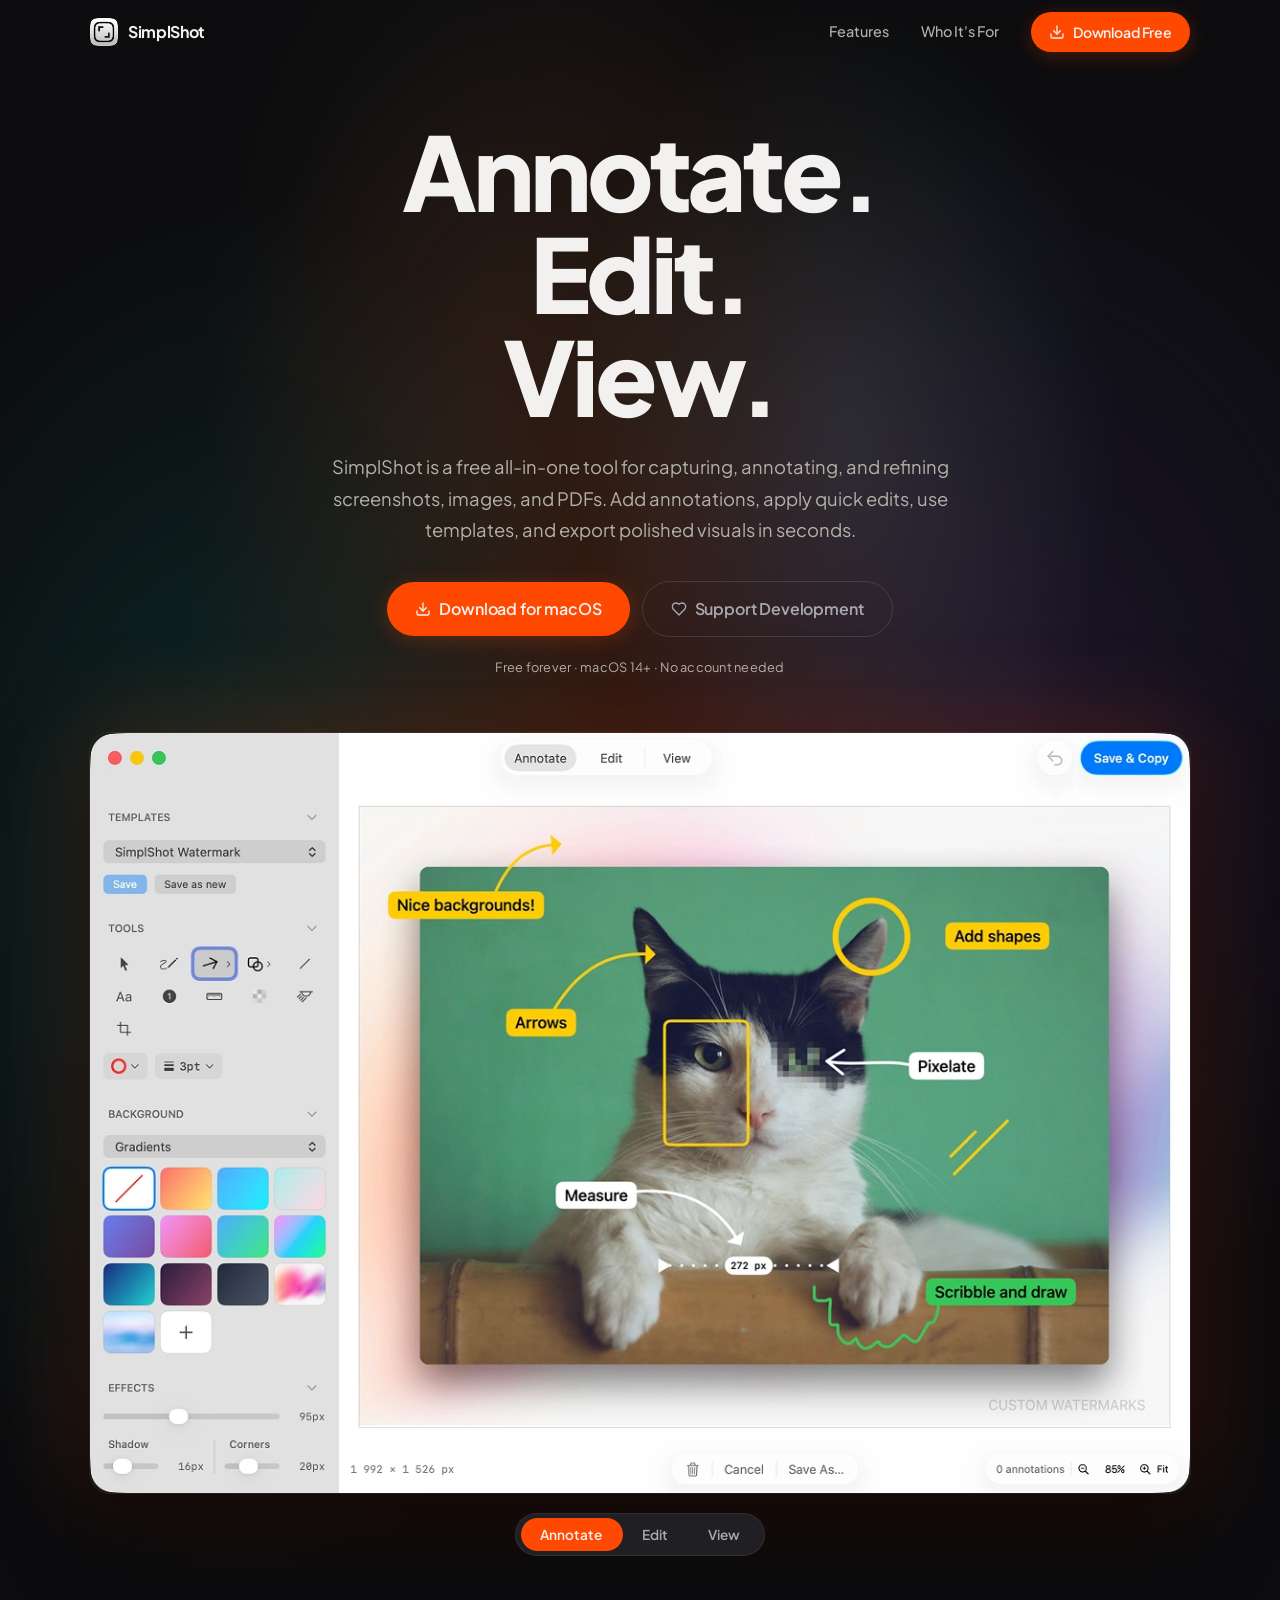
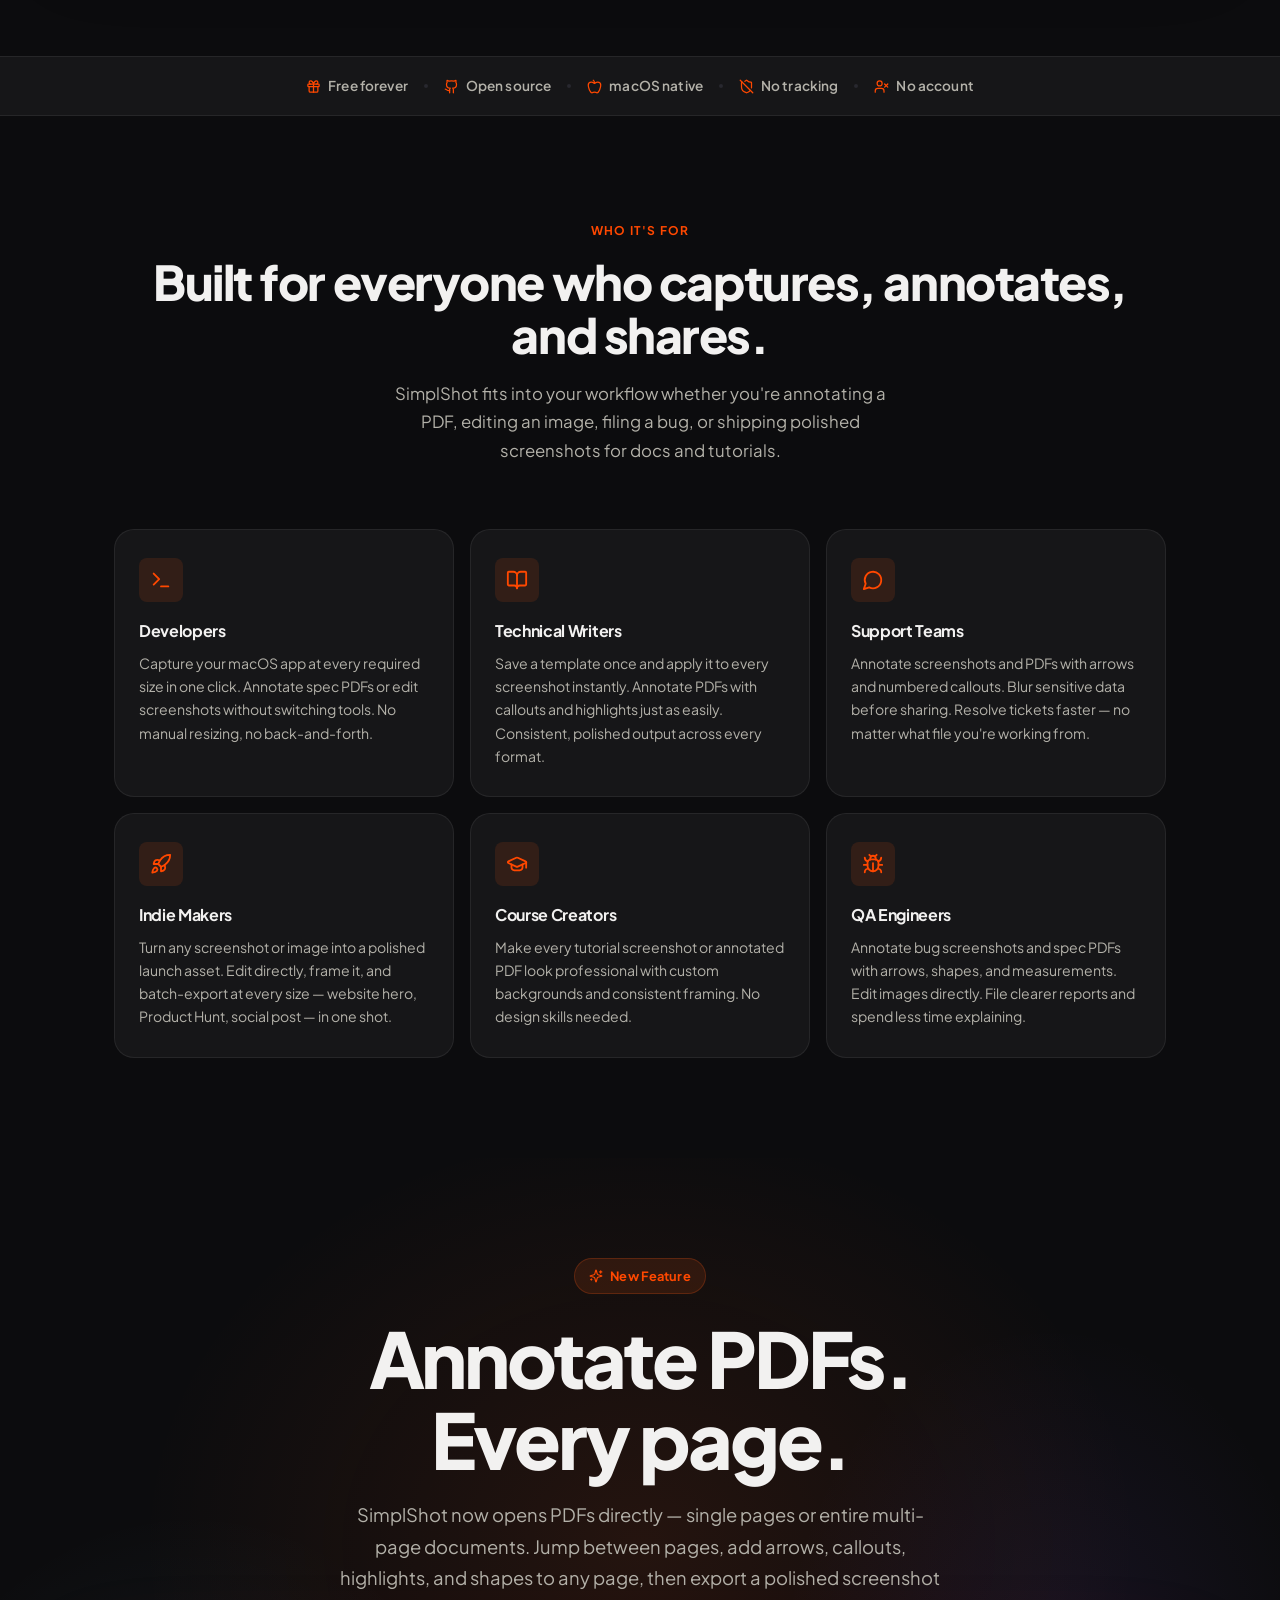
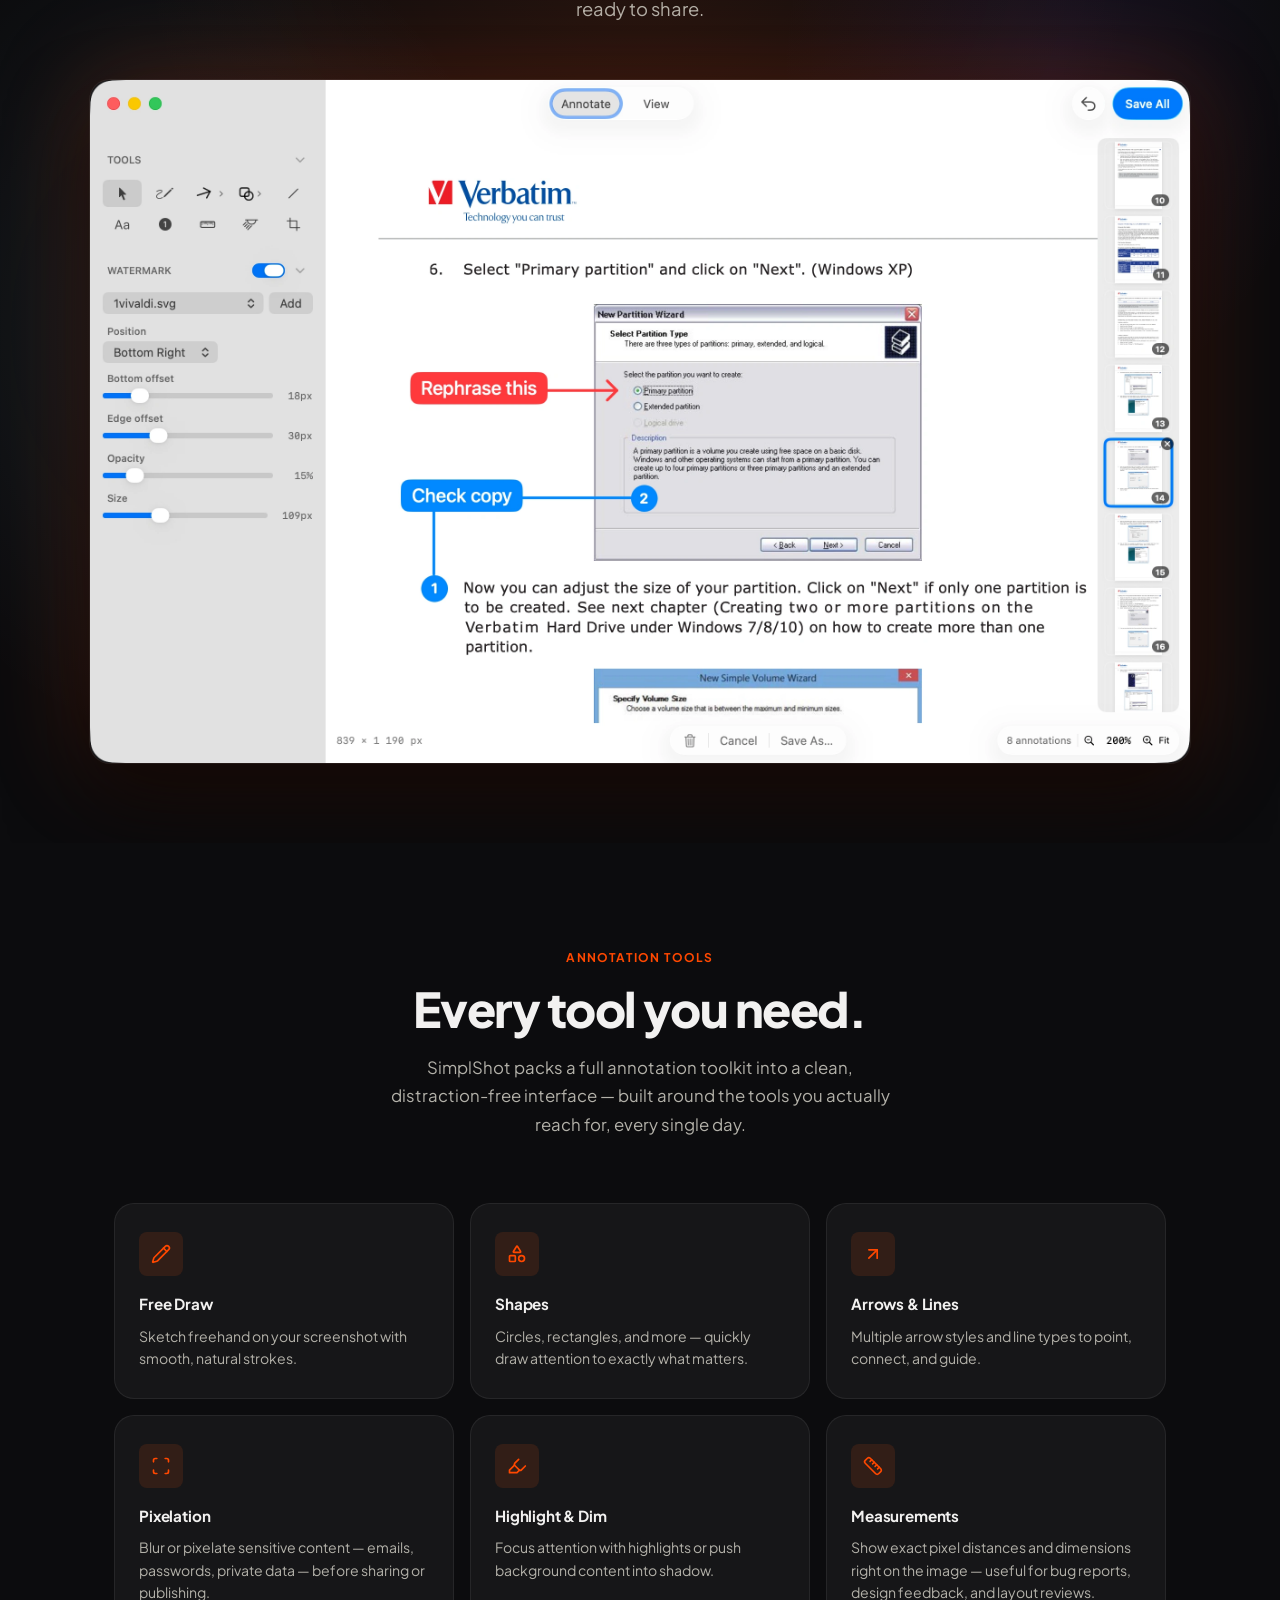
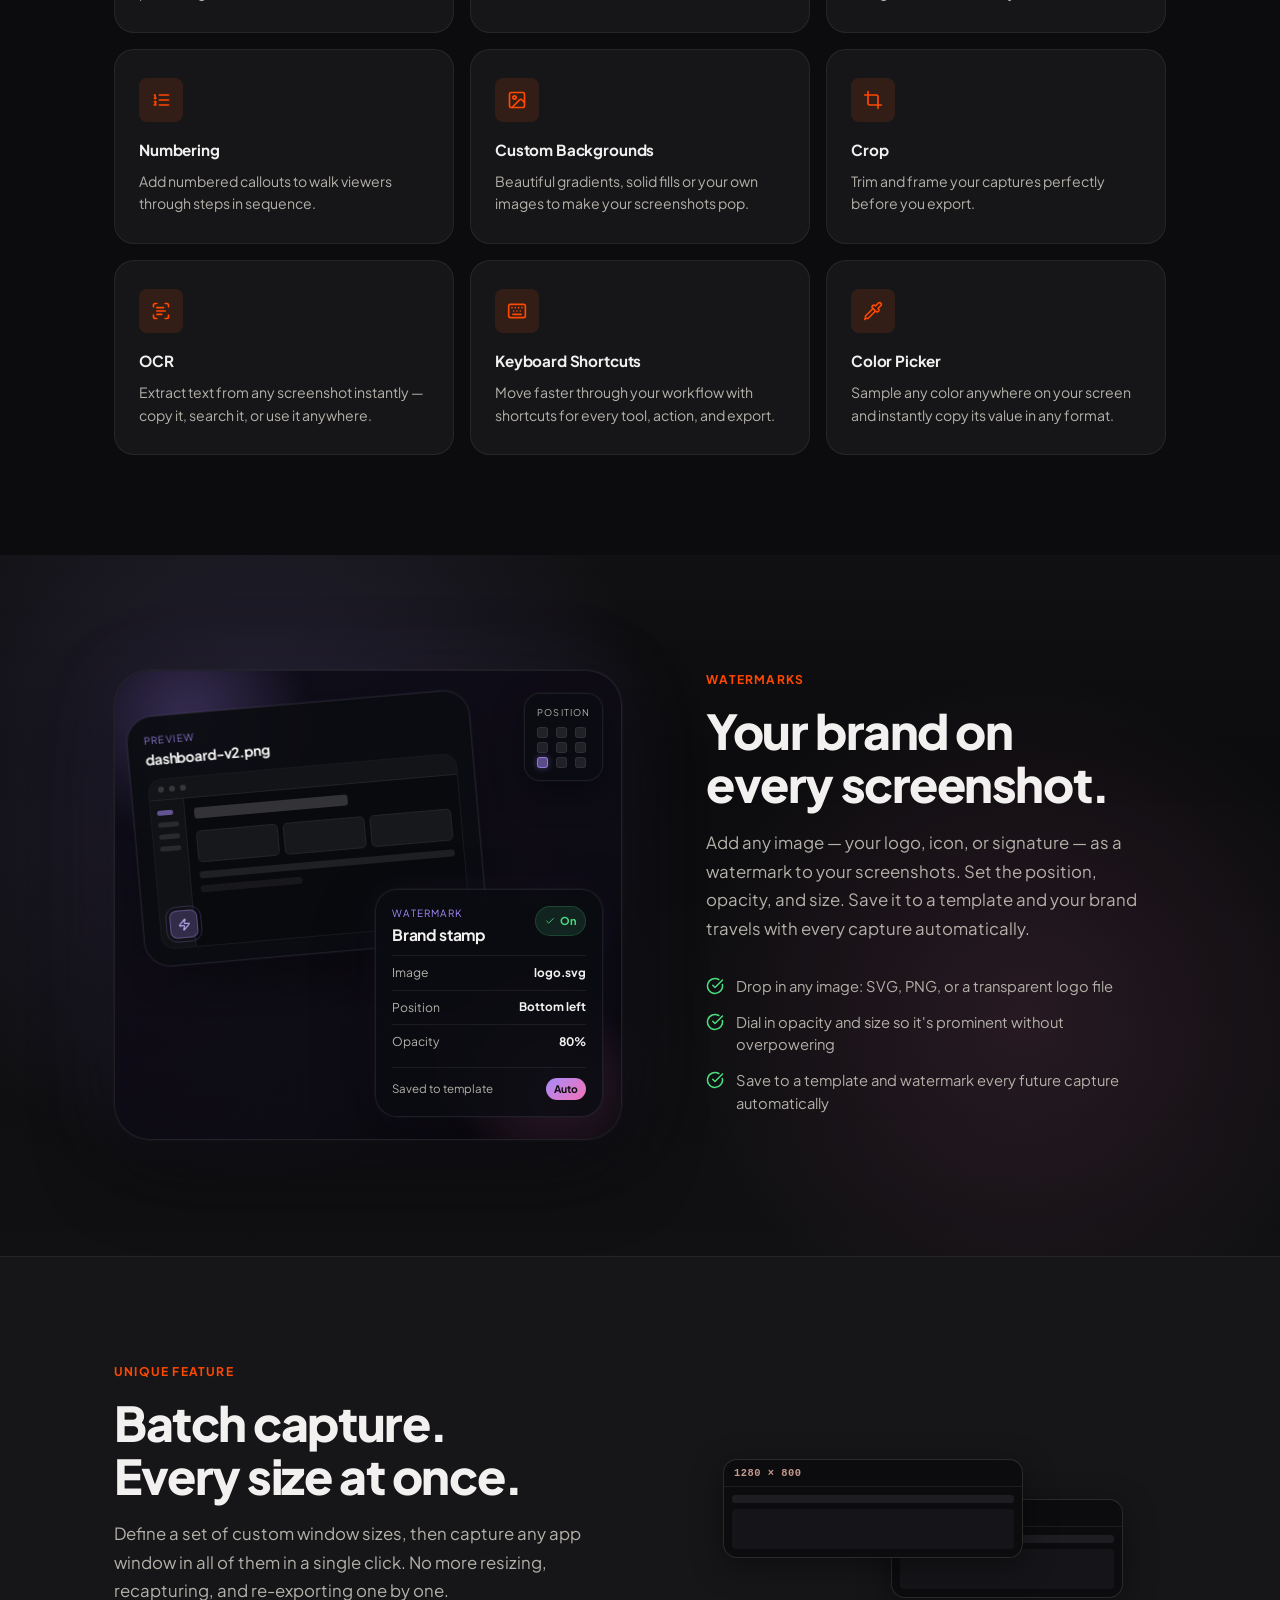
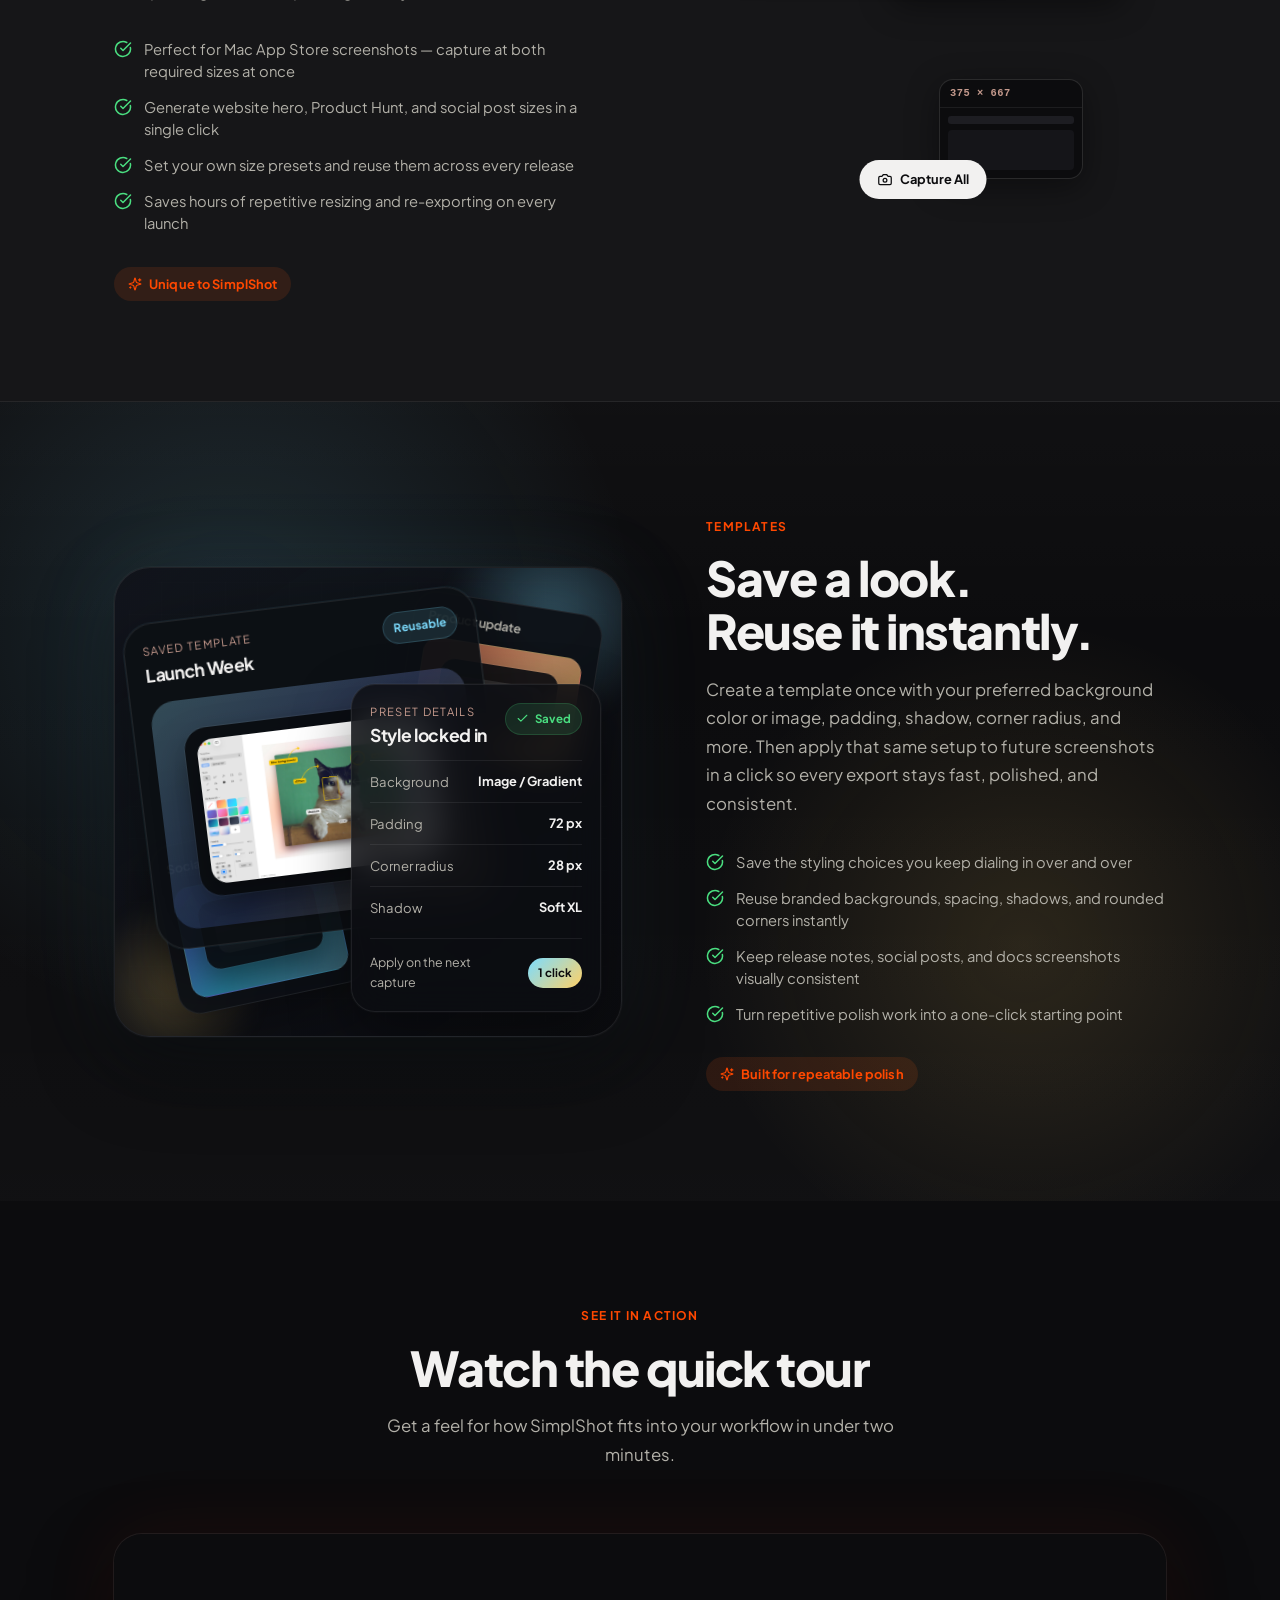
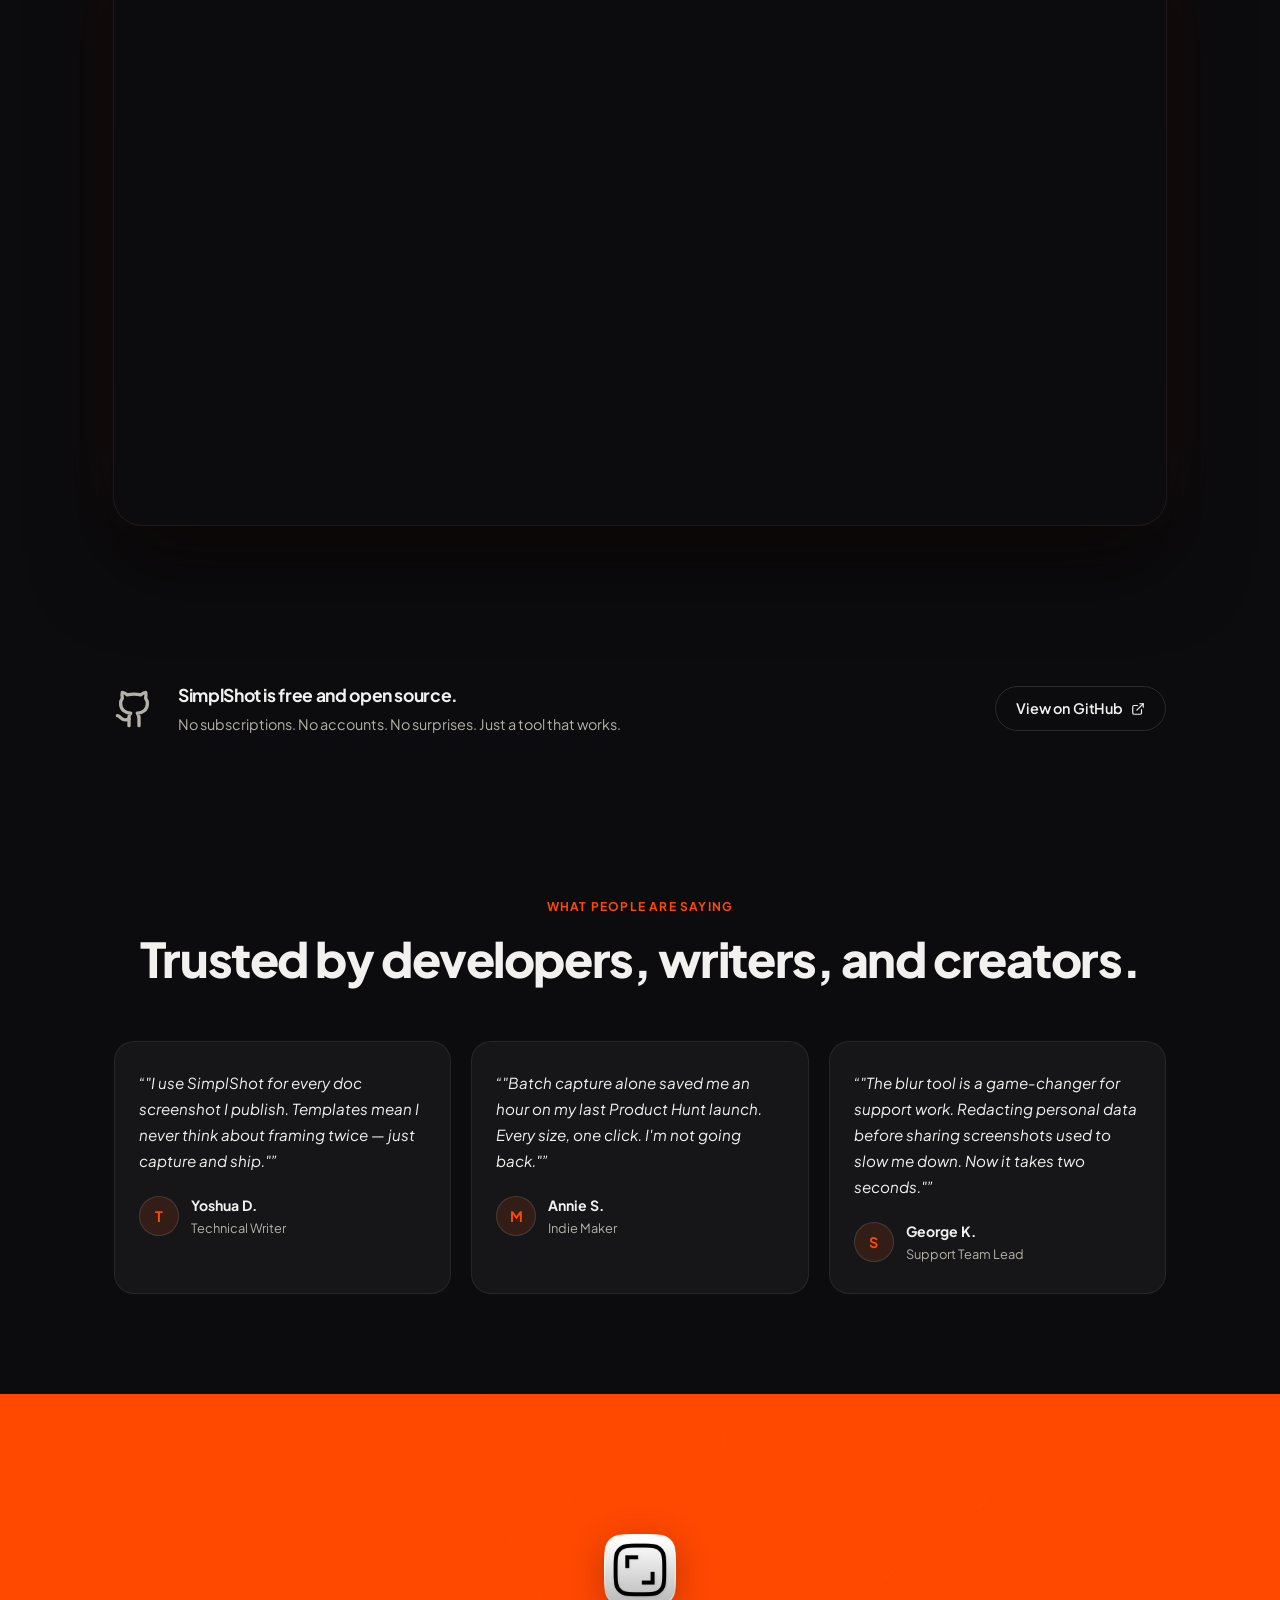
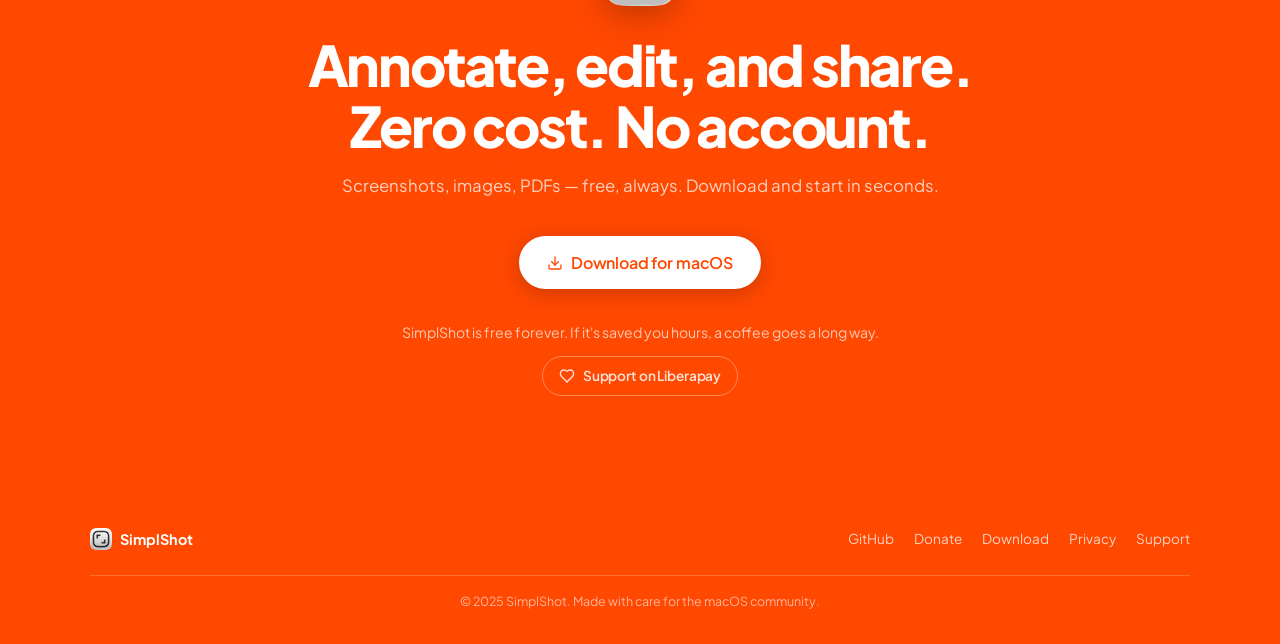
==== commit 2f312b8f: "support.html" ====
--- a/index.html
+++ b/index.html
@@ -702,6 +702,7 @@
         <a href="https://liberapay.com/atle/donate" target="_blank" rel="noopener noreferrer">Donate<span class="visually-hidden"> (opens in a new tab)</span></a>
         <a href="https://github.com/atlemo/SimplShot-App/releases/download/1.5.9/SimplShot.dmg" download data-download>Download</a>
         <a href="privacy.html">Privacy</a>
+        <a href="support.html">Support</a>
       </div>
       <p class="footer-copy">© 2025 SimplShot. Made with care for the macOS community.</p>
     </div>
--- a/style.css
+++ b/style.css
@@ -61,7 +61,7 @@
 }
 
 .skip-link {
-  position: absolute;
+  position: fixed;
   left: 24px;
   top: 16px;
   z-index: 1000;
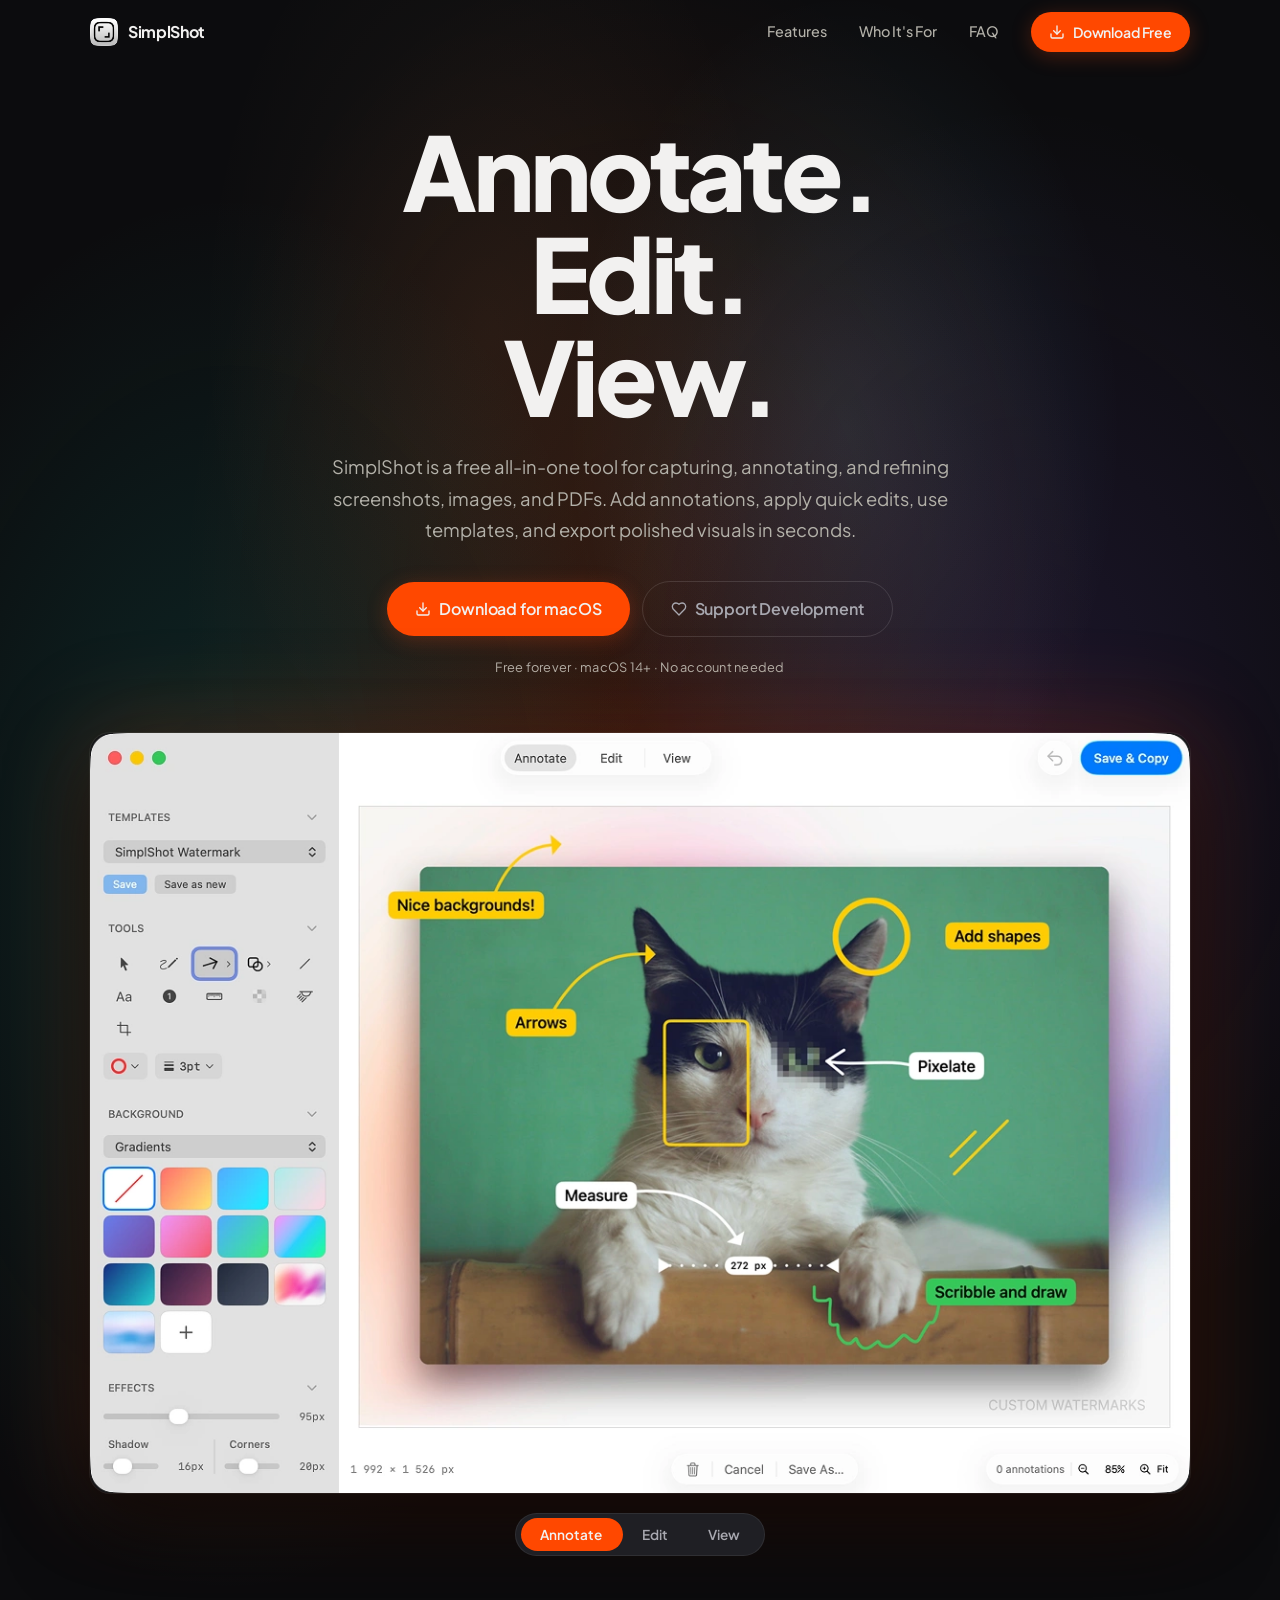
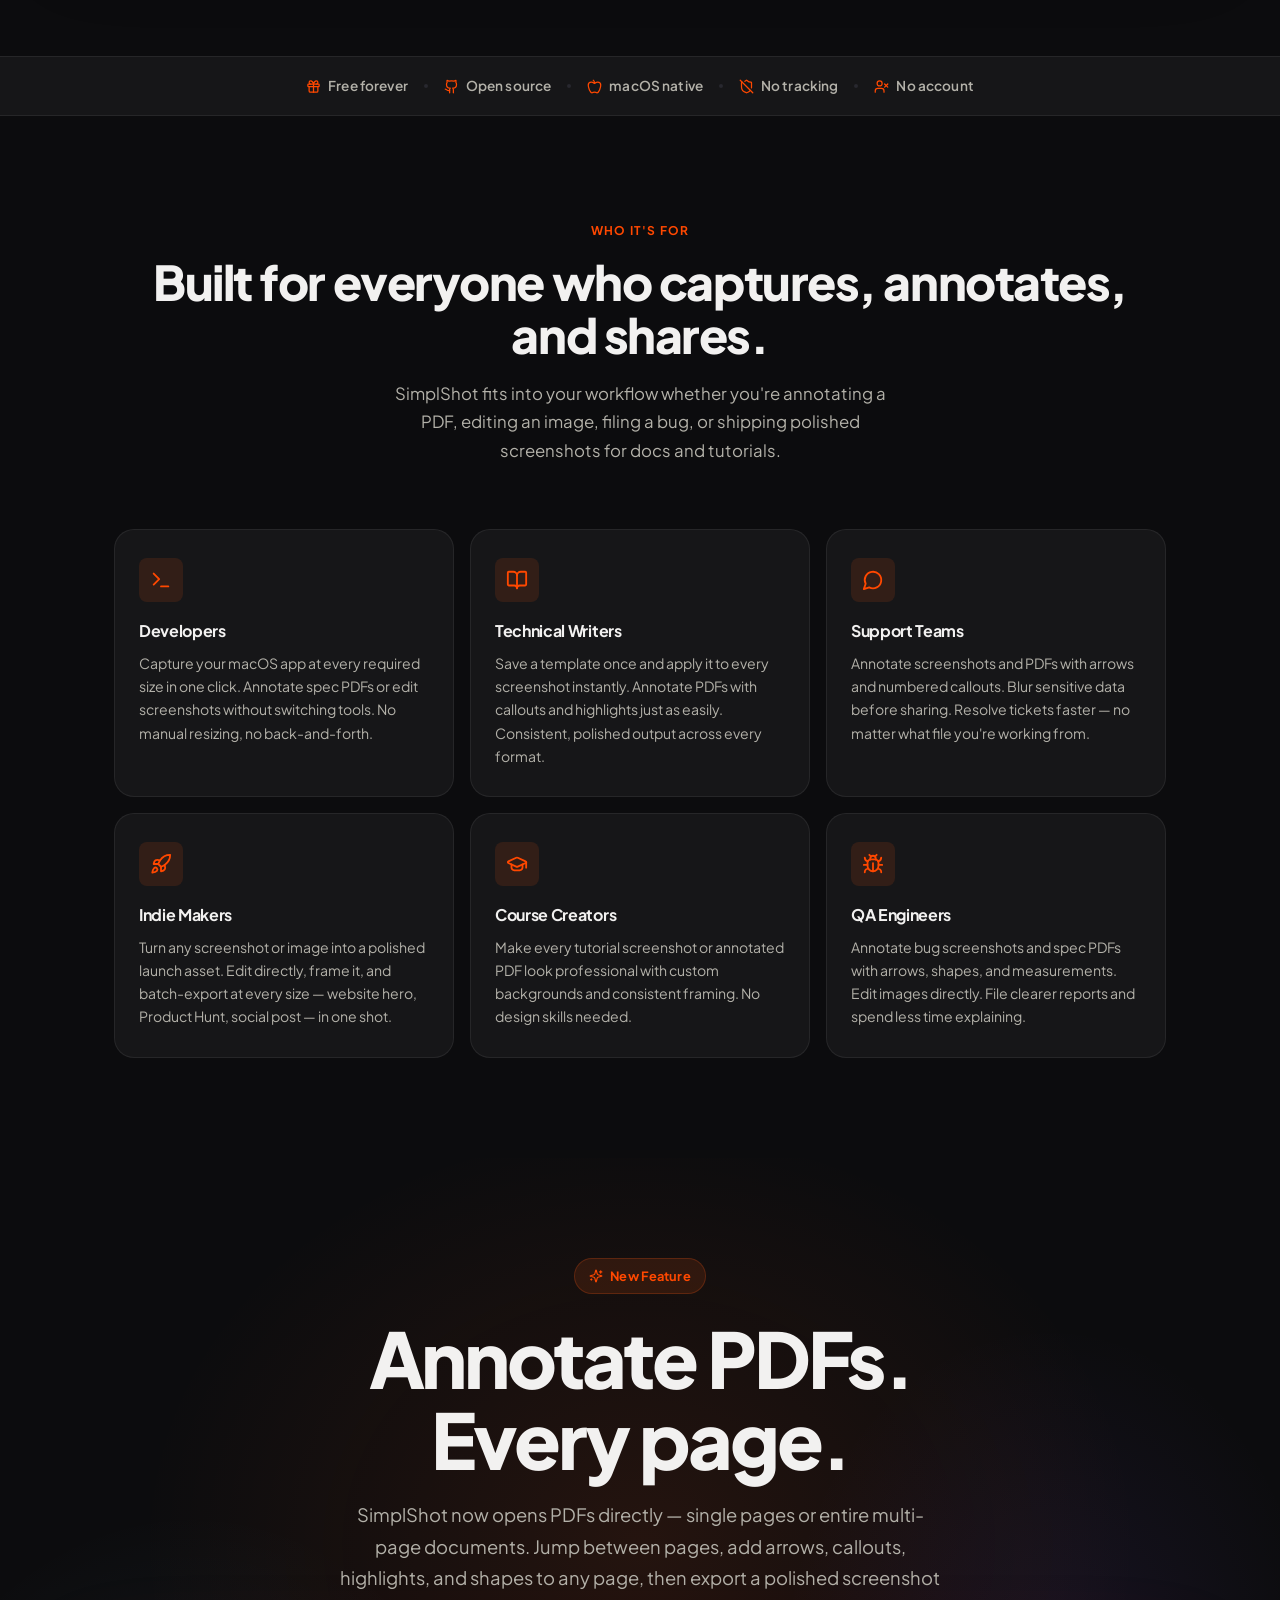
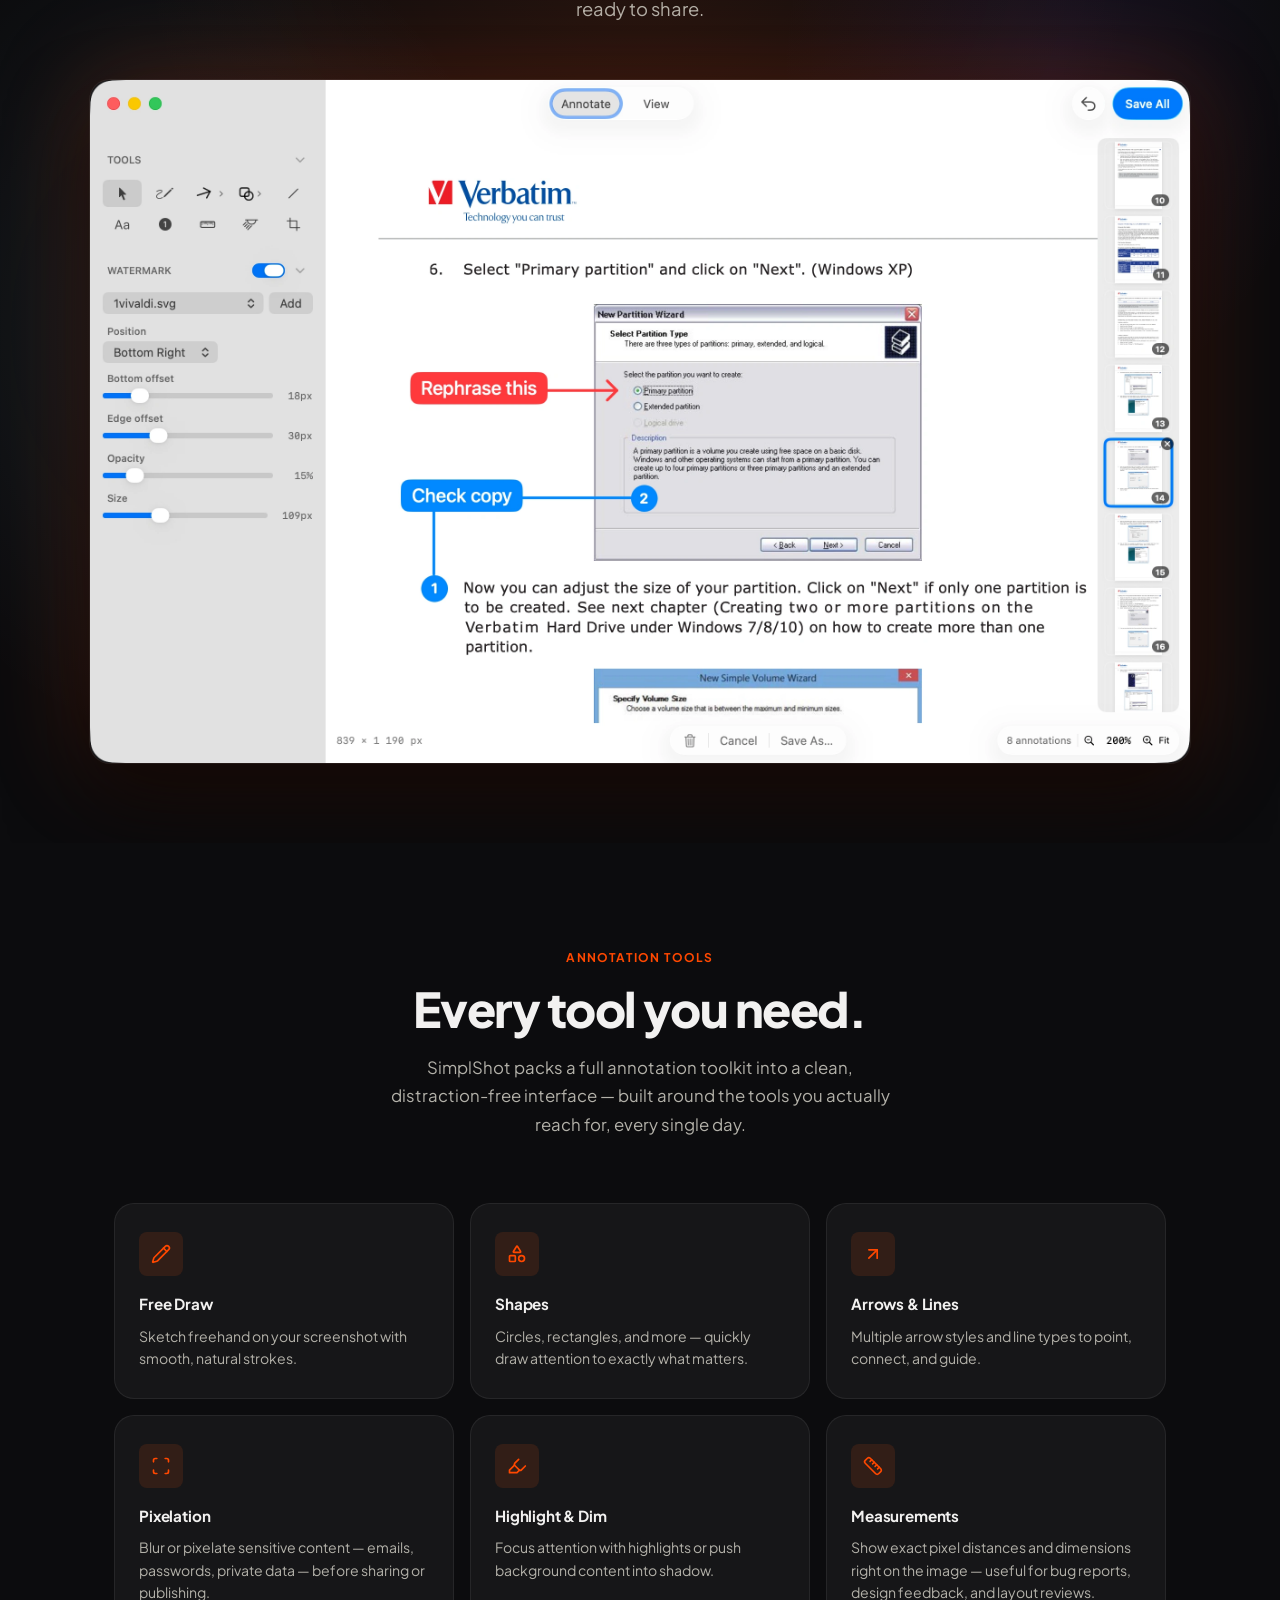
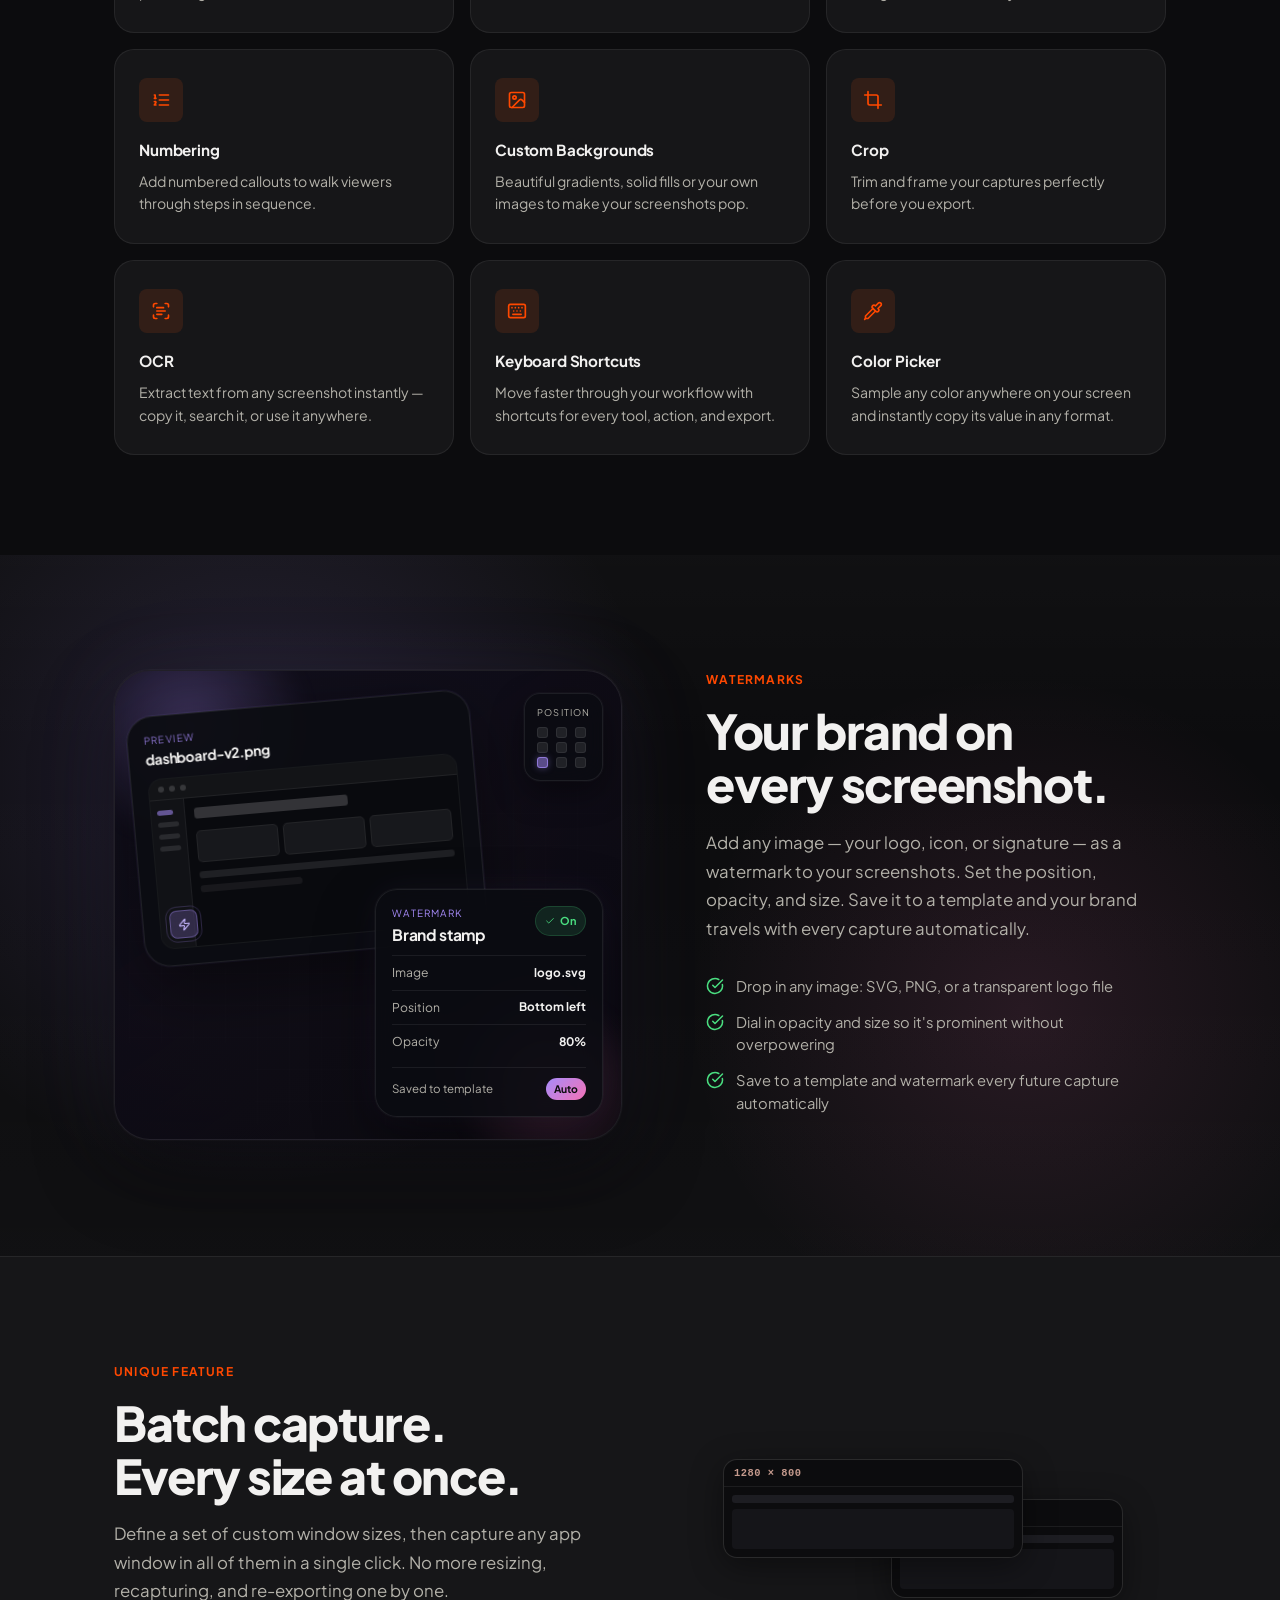
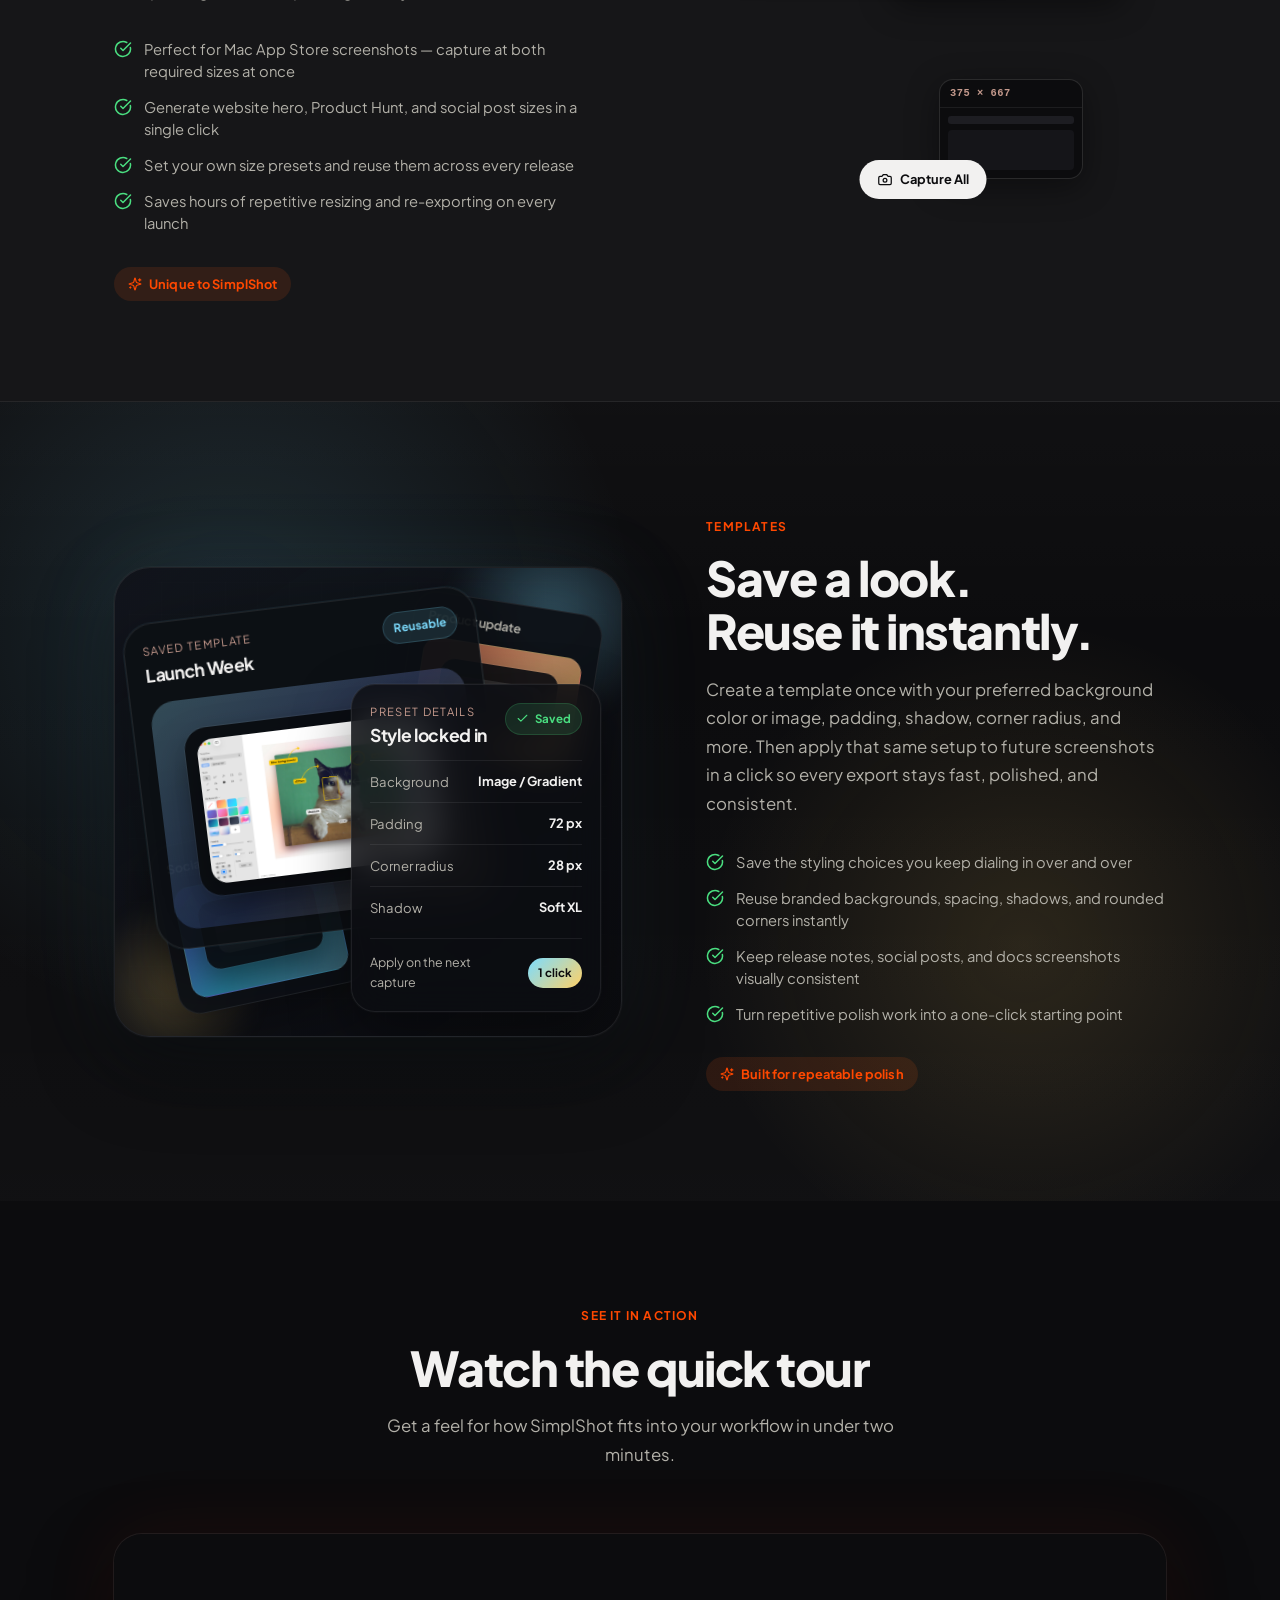
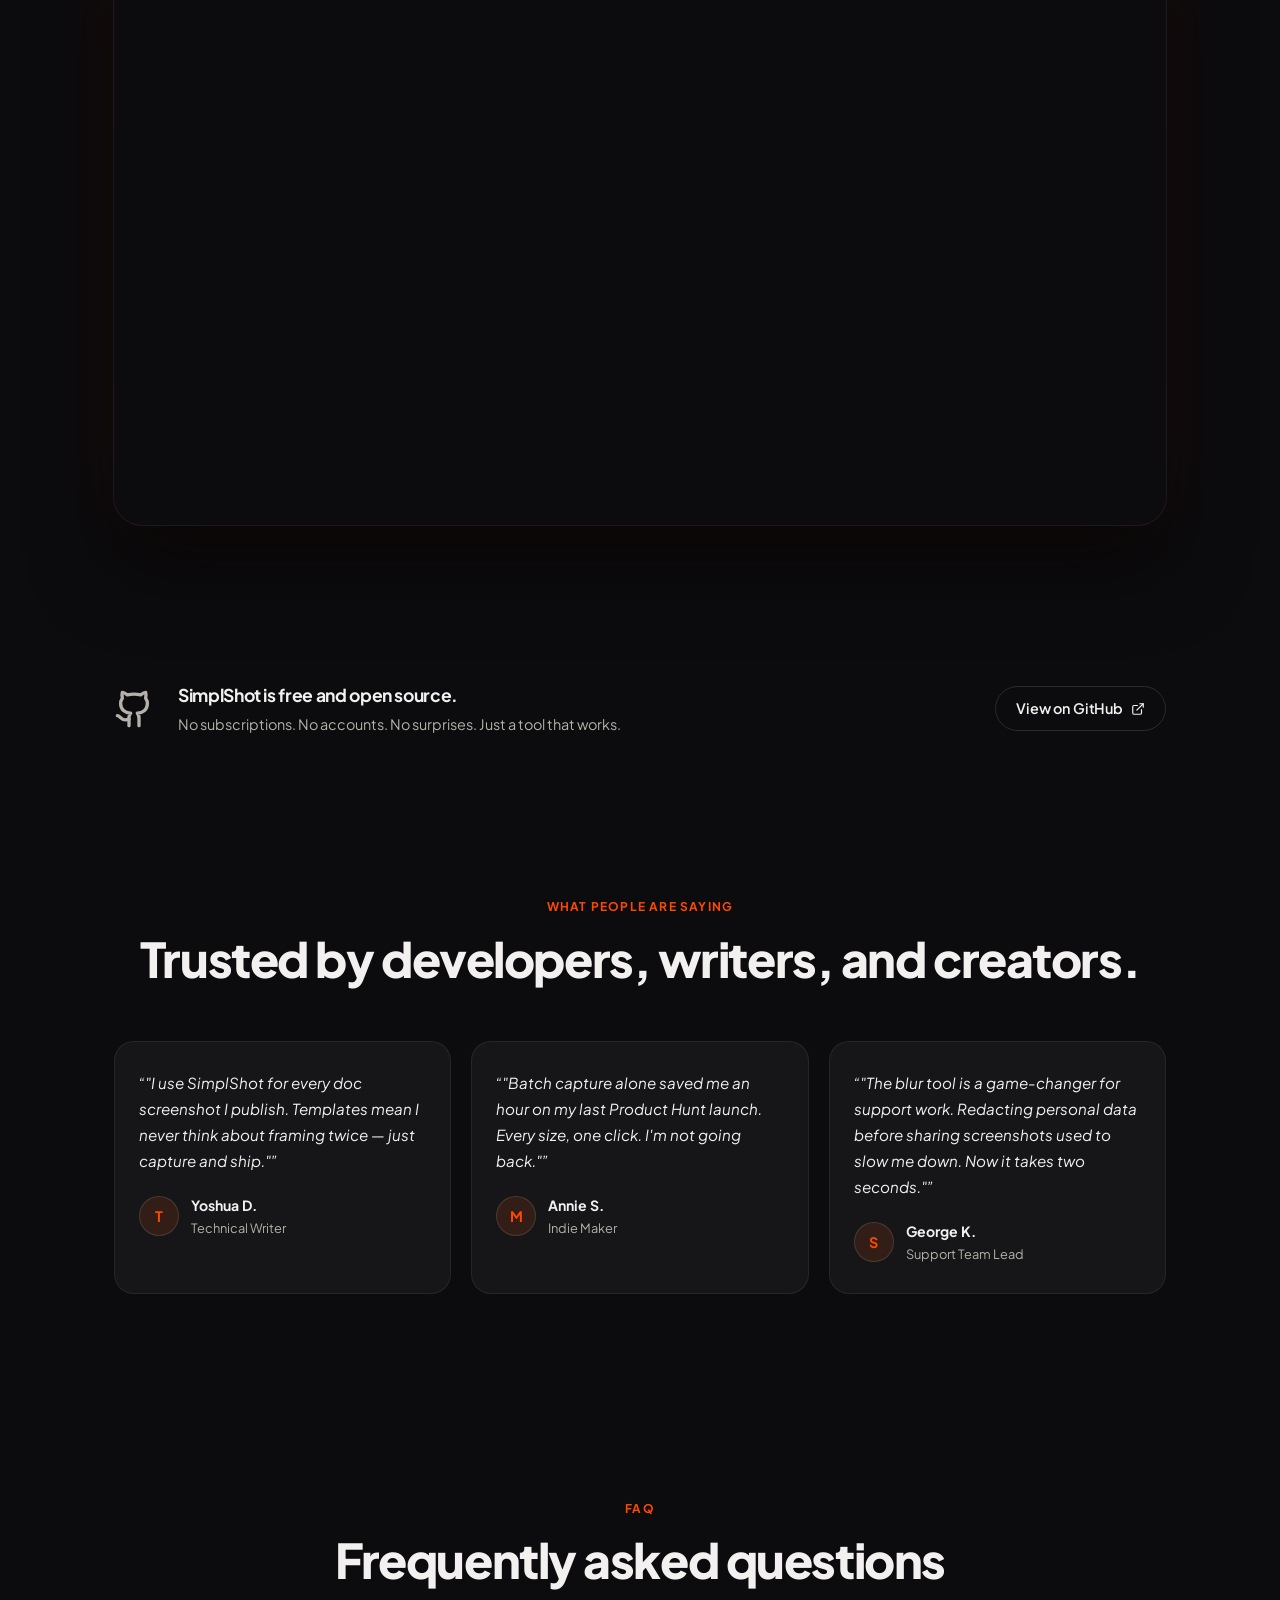
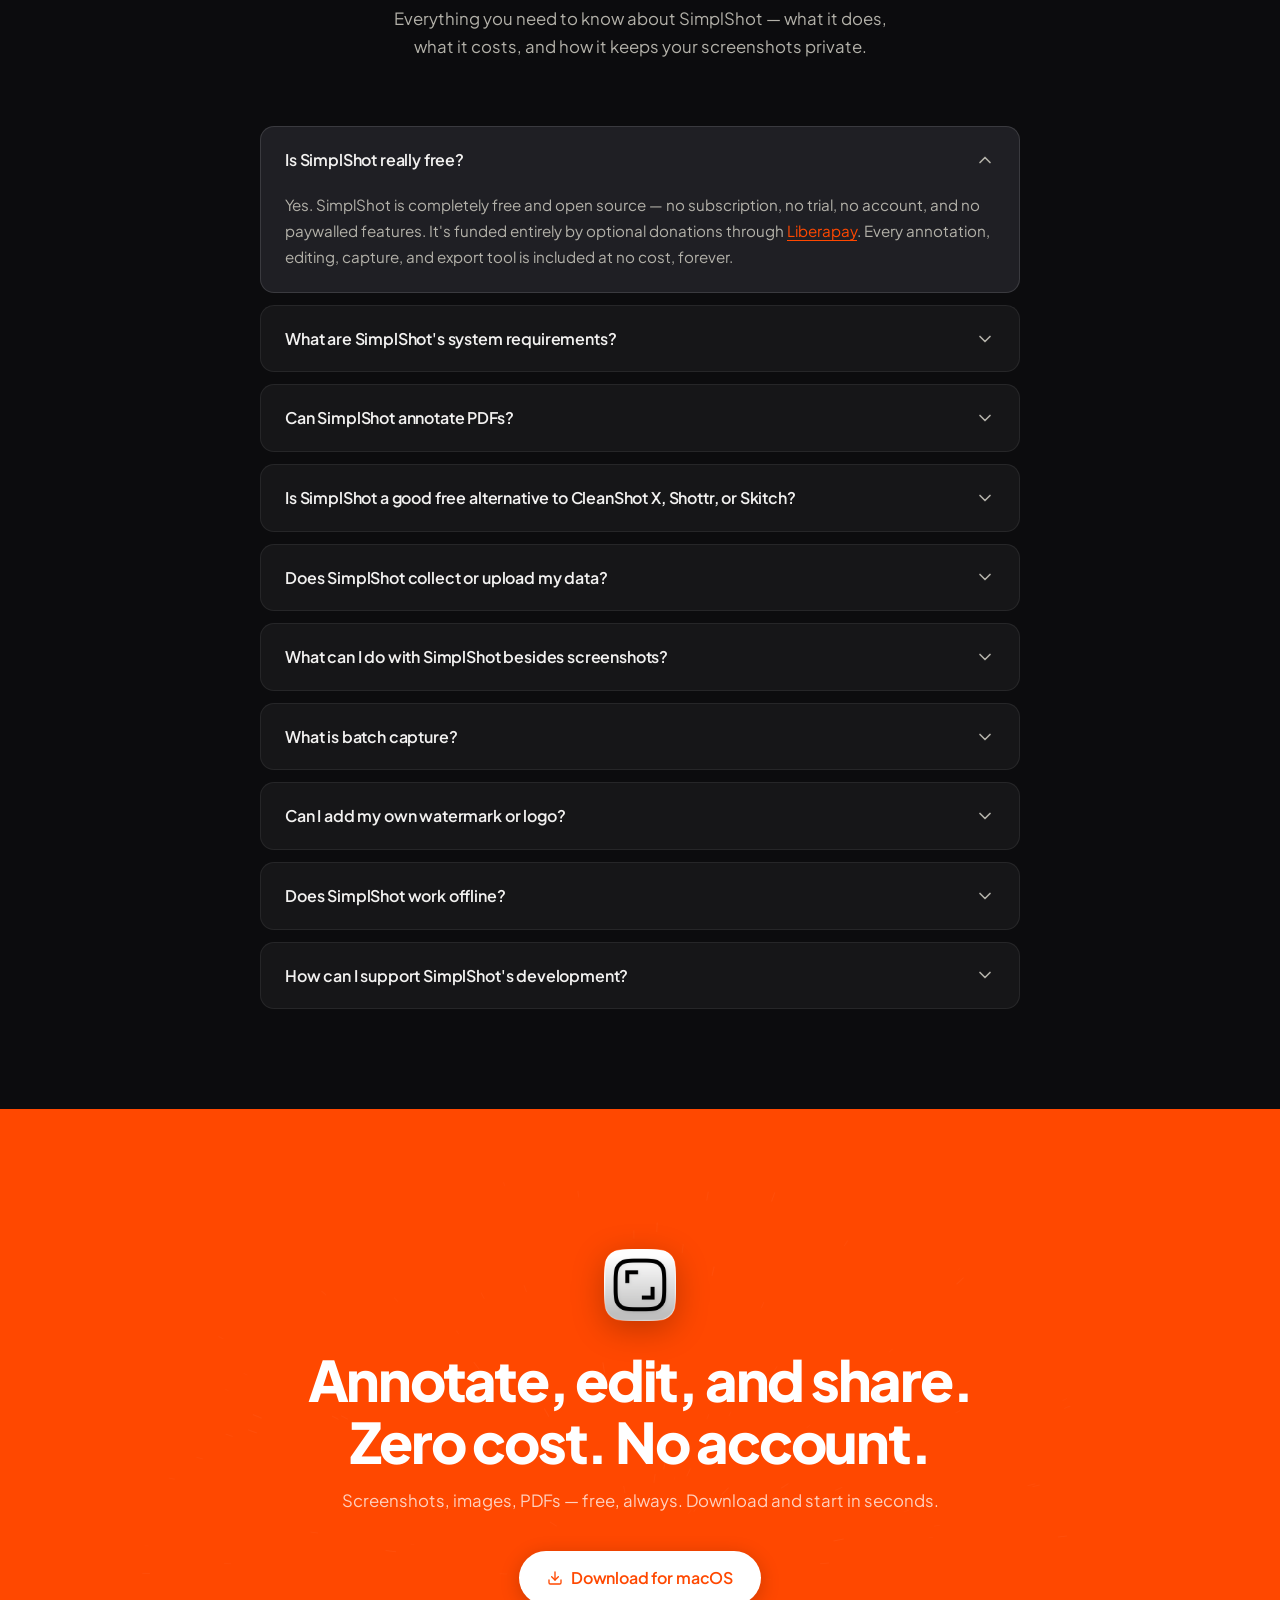
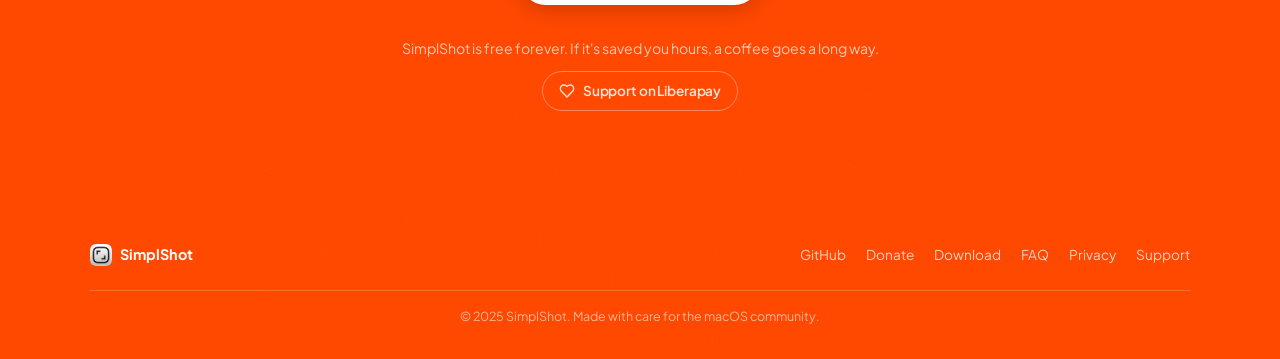
==== commit bfdc6cbb: "SEO and GEO" ====
--- a/index.html
+++ b/index.html
@@ -3,10 +3,39 @@
 <head>
   <meta charset="UTF-8" />
   <meta name="viewport" content="width=device-width, initial-scale=1.0" />
-  <title>SimplShot — Free macOS Screenshot Editor &amp; Annotation Tool</title>
-  <meta name="description" content="SimplShot is a free, open-source macOS screenshot editor. Annotate, blur, highlight, and polish screenshots in seconds. Batch capture, reusable templates, OCR, and more — no account needed." />
+  <title>SimplShot — Free macOS Screenshot &amp; PDF Annotation Tool</title>
+  <meta name="description" content="SimplShot is a free, open-source macOS screenshot editor and PDF annotation tool. Annotate, blur, highlight, and polish screenshots, images, and PDFs in seconds — with batch capture, reusable templates, OCR, watermarks, and no account needed." />
+  <link rel="canonical" href="https://simplshot.com/" />
+  <meta name="robots" content="index, follow, max-image-preview:large, max-snippet:-1, max-video-preview:-1" />
+  <meta name="author" content="Atle Mo" />
+  <meta name="application-name" content="SimplShot" />
+  <meta name="apple-mobile-web-app-title" content="SimplShot" />
   <meta name="theme-color" content="#FF4800" />
+
+  <!-- Icons -->
   <link rel="icon" href="assets/app_icon.png" type="image/png" />
+  <link rel="apple-touch-icon" href="assets/app_icon.png" />
+  <link rel="manifest" href="/site.webmanifest" />
+
+  <!-- Open Graph -->
+  <meta property="og:type" content="website" />
+  <meta property="og:site_name" content="SimplShot" />
+  <meta property="og:title" content="SimplShot — Free macOS Screenshot &amp; PDF Annotation Tool" />
+  <meta property="og:description" content="Free, open-source macOS app to capture, annotate, and polish screenshots, images, and PDFs. Batch capture, reusable templates, OCR, watermarks — no account needed." />
+  <meta property="og:url" content="https://simplshot.com/" />
+  <meta property="og:image" content="https://simplshot.com/assets/og-image.jpg" />
+  <meta property="og:image:type" content="image/jpeg" />
+  <meta property="og:image:width" content="1200" />
+  <meta property="og:image:height" content="630" />
+  <meta property="og:image:alt" content="SimplShot — free macOS screenshot and PDF annotation tool" />
+  <meta property="og:locale" content="en_US" />
+
+  <!-- Twitter / X -->
+  <meta name="twitter:card" content="summary_large_image" />
+  <meta name="twitter:title" content="SimplShot — Free macOS Screenshot &amp; PDF Annotation Tool" />
+  <meta name="twitter:description" content="Free, open-source macOS app to capture, annotate, and polish screenshots, images, and PDFs. Batch capture, templates, OCR — no account needed." />
+  <meta name="twitter:image" content="https://simplshot.com/assets/og-image.jpg" />
+  <meta name="twitter:image:alt" content="SimplShot — free macOS screenshot and PDF annotation tool" />
   <link rel="preconnect" href="https://fonts.googleapis.com" crossorigin />
   <link rel="preconnect" href="https://fonts.gstatic.com" crossorigin />
   <link href="https://fonts.googleapis.com/css2?family=Plus+Jakarta+Sans:wght@400;500;600;700;800&amp;display=swap" rel="stylesheet" />
@@ -32,6 +61,7 @@
       </a>
       <a href="#features" class="nav-link">Features</a>
       <a href="#use-cases" class="nav-link">Who It's For</a>
+      <a href="#faq" class="nav-link">FAQ</a>
       <a href="https://github.com/atlemo/SimplShot-App/releases/download/1.5.9/SimplShot.dmg" class="btn btn-accent nav-cta" download data-download>
         <i data-lucide="download" class="btn-icon"></i>
         Download Free
@@ -63,9 +93,9 @@
 
     <div class="hero-image-wrap reveal-up reveal-delay">
       <div class="hero-image-container" id="heroImageContainer" role="img" aria-label="Preview of SimplShot in annotate mode">
-        <img src="assets/annotate_dark.webp" alt="" class="hero-img active" id="imgAnnotate" aria-hidden="true" />
-        <img src="assets/edit_dark.webp"     alt="" class="hero-img" id="imgEdit" hidden aria-hidden="true" />
-        <img src="assets/view_dark.webp"     alt="" class="hero-img" id="imgView" hidden aria-hidden="true" />
+        <img src="assets/annotate_dark.webp" alt="" class="hero-img active" id="imgAnnotate" width="1149" height="794" fetchpriority="high" decoding="async" aria-hidden="true" />
+        <img src="assets/edit_dark.webp"     alt="" class="hero-img" id="imgEdit" width="1149" height="794" decoding="async" hidden aria-hidden="true" />
+        <img src="assets/view_dark.webp"     alt="" class="hero-img" id="imgView" width="1149" height="794" decoding="async" hidden aria-hidden="true" />
         <div class="hero-image-glow"></div>
       </div>
       <p class="visually-hidden" id="heroPreviewStatus" aria-live="polite">Preview showing annotate mode.</p>
@@ -175,7 +205,7 @@
     </div>
     <div class="pdf-feature-image-wrap reveal-up reveal-delay">
       <div class="pdf-feature-image-container">
-        <img src="assets/pdf_annotations.webp" alt="SimplShot PDF annotation view showing a multi-page PDF with callouts and highlights applied" class="pdf-feature-img" />
+        <img src="assets/pdf_annotations.webp" alt="SimplShot PDF annotation view showing a multi-page PDF with callouts and highlights applied" class="pdf-feature-img" width="2428" height="1506" loading="lazy" decoding="async" />
         <div class="pdf-feature-image-glow"></div>
       </div>
     </div>
@@ -497,7 +527,7 @@
 
             <div class="template-canvas">
               <div class="template-shot-frame">
-                <img src="assets/promo-shot-1a.png" alt="SimplShot screenshot styled with a saved template" class="template-shot" />
+                <img src="assets/promo-shot-1a.png" alt="SimplShot screenshot styled with a saved template" class="template-shot" width="2424" height="1506" loading="lazy" decoding="async" />
               </div>
             </div>
           </div>
@@ -665,6 +695,70 @@
     </div>
   </section>
 
+  <!-- FAQ -->
+  <section class="faq" id="faq" aria-labelledby="faq-title">
+    <div class="section-inner">
+      <div class="section-header reveal-up">
+        <span class="section-label">FAQ</span>
+        <h2 class="section-title" id="faq-title">Frequently asked questions</h2>
+        <p class="section-sub">Everything you need to know about SimplShot — what it does, what it costs, and how it keeps your screenshots private.</p>
+      </div>
+      <div class="faq-list reveal-up">
+
+        <details class="faq-item" open>
+          <summary class="faq-summary">Is SimplShot really free?<i data-lucide="chevron-down" class="faq-chevron"></i></summary>
+          <div class="faq-answer"><p>Yes. SimplShot is completely free and open source — no subscription, no trial, no account, and no paywalled features. It's funded entirely by optional donations through <a href="https://liberapay.com/atle/donate" target="_blank" rel="noopener noreferrer">Liberapay</a>. Every annotation, editing, capture, and export tool is included at no cost, forever.</p></div>
+        </details>
+
+        <details class="faq-item">
+          <summary class="faq-summary">What are SimplShot's system requirements?<i data-lucide="chevron-down" class="faq-chevron"></i></summary>
+          <div class="faq-answer"><p>SimplShot runs on macOS 14 (Sonoma) or later. It's a native Mac app — download the DMG, drag it to your Applications folder, and grant Screen Recording permission the first time you capture. No account or sign-in is required.</p></div>
+        </details>
+
+        <details class="faq-item">
+          <summary class="faq-summary">Can SimplShot annotate PDFs?<i data-lucide="chevron-down" class="faq-chevron"></i></summary>
+          <div class="faq-answer"><p>Yes. SimplShot opens PDFs directly — single pages or entire multi-page documents. You can jump between pages and add arrows, numbered callouts, highlights, shapes, and text to any page, then export a polished image ready to share.</p></div>
+        </details>
+
+        <details class="faq-item">
+          <summary class="faq-summary">Is SimplShot a good free alternative to CleanShot X, Shottr, or Skitch?<i data-lucide="chevron-down" class="faq-chevron"></i></summary>
+          <div class="faq-answer"><p>SimplShot is a free, open-source alternative to Mac screenshot tools like CleanShot X, Shottr, and Skitch. It combines annotation, image editing, PDF markup, OCR, watermarks, reusable templates, and one-click batch capture in a single app — with no subscription and no account.</p></div>
+        </details>
+
+        <details class="faq-item">
+          <summary class="faq-summary">Does SimplShot collect or upload my data?<i data-lucide="chevron-down" class="faq-chevron"></i></summary>
+          <div class="faq-answer"><p>No. SimplShot is local-first and private by design. All capture, annotation, and editing happens on your Mac. It doesn't create accounts, doesn't upload your screenshots, and doesn't track you. See the <a href="privacy.html">Privacy Policy</a> for details.</p></div>
+        </details>
+
+        <details class="faq-item">
+          <summary class="faq-summary">What can I do with SimplShot besides screenshots?<i data-lucide="chevron-down" class="faq-chevron"></i></summary>
+          <div class="faq-answer"><p>Beyond capturing your screen, SimplShot edits existing images and PDFs, extracts text from any image with OCR, blurs or pixelates sensitive data, adds your logo as a watermark, applies reusable style templates, and batch-exports a window at multiple sizes in one click.</p></div>
+        </details>
+
+        <details class="faq-item">
+          <summary class="faq-summary">What is batch capture?<i data-lucide="chevron-down" class="faq-chevron"></i></summary>
+          <div class="faq-answer"><p>Batch capture lets you define a set of window sizes once and capture any app window in all of them with a single click. It's ideal for Mac App Store screenshots, Product Hunt assets, website heroes, and social posts — with no manual resizing or re-exporting.</p></div>
+        </details>
+
+        <details class="faq-item">
+          <summary class="faq-summary">Can I add my own watermark or logo?<i data-lucide="chevron-down" class="faq-chevron"></i></summary>
+          <div class="faq-answer"><p>Yes. You can drop in any image — an SVG, PNG, or transparent logo — then set its position, size, and opacity, and save it to a template so every future capture is watermarked automatically.</p></div>
+        </details>
+
+        <details class="faq-item">
+          <summary class="faq-summary">Does SimplShot work offline?<i data-lucide="chevron-down" class="faq-chevron"></i></summary>
+          <div class="faq-answer"><p>Yes. SimplShot runs entirely on your Mac and works fully offline. An internet connection is only used to check for and download updates.</p></div>
+        </details>
+
+        <details class="faq-item">
+          <summary class="faq-summary">How can I support SimplShot's development?<i data-lucide="chevron-down" class="faq-chevron"></i></summary>
+          <div class="faq-answer"><p>Because SimplShot is free and open source, the best ways to support it are donating through <a href="https://liberapay.com/atle/donate" target="_blank" rel="noopener noreferrer">Liberapay</a>, starring or contributing on GitHub, and sharing it with others who capture and annotate on macOS.</p></div>
+        </details>
+
+      </div>
+    </div>
+  </section>
+
   </main>
 
   <div class="starfield-zone">
@@ -701,6 +795,7 @@
         <a href="https://github.com/atlemo/SimplShot-App" target="_blank" rel="noopener noreferrer">GitHub<span class="visually-hidden"> (opens in a new tab)</span></a>
         <a href="https://liberapay.com/atle/donate" target="_blank" rel="noopener noreferrer">Donate<span class="visually-hidden"> (opens in a new tab)</span></a>
         <a href="https://github.com/atlemo/SimplShot-App/releases/download/1.5.9/SimplShot.dmg" download data-download>Download</a>
+        <a href="#faq">FAQ</a>
         <a href="privacy.html">Privacy</a>
         <a href="support.html">Support</a>
       </div>
@@ -802,5 +897,204 @@
     requestAnimationFrame(frame);
   })();
   </script>
+
+  <!-- Structured data (JSON-LD): SoftwareApplication, FAQPage, Organization, WebSite -->
+  <script type="application/ld+json">
+  {
+    "@context": "https://schema.org",
+    "@graph": [
+      {
+        "@type": "Organization",
+        "@id": "https://simplshot.com/#organization",
+        "name": "SimplShot",
+        "url": "https://simplshot.com/",
+        "logo": {
+          "@type": "ImageObject",
+          "url": "https://simplshot.com/assets/app_icon.png",
+          "width": 824,
+          "height": 824
+        },
+        "sameAs": [
+          "https://github.com/atlemo/SimplShot-App",
+          "https://liberapay.com/atle/donate"
+        ]
+      },
+      {
+        "@type": "Person",
+        "@id": "https://simplshot.com/#creator",
+        "name": "Atle Mo",
+        "url": "https://github.com/atlemo",
+        "sameAs": ["https://github.com/atlemo"]
+      },
+      {
+        "@type": "WebSite",
+        "@id": "https://simplshot.com/#website",
+        "url": "https://simplshot.com/",
+        "name": "SimplShot",
+        "description": "Free, open-source macOS screenshot and PDF annotation tool.",
+        "publisher": { "@id": "https://simplshot.com/#organization" },
+        "inLanguage": "en"
+      },
+      {
+        "@type": "WebPage",
+        "@id": "https://simplshot.com/#webpage",
+        "url": "https://simplshot.com/",
+        "name": "SimplShot — Free macOS Screenshot & PDF Annotation Tool",
+        "isPartOf": { "@id": "https://simplshot.com/#website" },
+        "about": { "@id": "https://simplshot.com/#software" },
+        "primaryImageOfPage": "https://simplshot.com/assets/og-image.jpg",
+        "inLanguage": "en"
+      },
+      {
+        "@type": "SoftwareApplication",
+        "@id": "https://simplshot.com/#software",
+        "name": "SimplShot",
+        "description": "SimplShot is a free, open-source macOS app for capturing, annotating, and refining screenshots, images, and PDFs. It includes a full annotation toolkit, image editing, OCR, watermarks, reusable templates, and one-click batch capture at multiple sizes — with no account, subscription, or tracking.",
+        "url": "https://simplshot.com/",
+        "operatingSystem": "macOS 14.0 or later",
+        "applicationCategory": "MultimediaApplication",
+        "applicationSubCategory": "Screenshot & Annotation Tool",
+        "softwareVersion": "1.5.9",
+        "downloadUrl": "https://github.com/atlemo/SimplShot-App/releases/latest",
+        "softwareHelp": "https://simplshot.com/support.html",
+        "image": "https://simplshot.com/assets/og-image.jpg",
+        "screenshot": [
+          "https://simplshot.com/assets/annotate_dark.png",
+          "https://simplshot.com/assets/edit_dark.png",
+          "https://simplshot.com/assets/view_dark.png",
+          "https://simplshot.com/assets/pdf_annotations.png"
+        ],
+        "featureList": [
+          "Screenshot capture of windows and screen areas",
+          "Annotation with arrows, lines, shapes, and freehand drawing",
+          "Numbered step callouts",
+          "Blur and pixelate sensitive content",
+          "Highlight and dim",
+          "Pixel measurements",
+          "OCR — extract text from any image",
+          "PDF annotation for single and multi-page documents",
+          "Reusable style templates",
+          "Watermarks and logo overlays",
+          "Batch capture at multiple window sizes",
+          "Custom backgrounds and gradients",
+          "Crop",
+          "Color picker",
+          "Keyboard shortcuts"
+        ],
+        "offers": {
+          "@type": "Offer",
+          "price": "0",
+          "priceCurrency": "USD",
+          "availability": "https://schema.org/InStock"
+        },
+        "isAccessibleForFree": true,
+        "author": { "@id": "https://simplshot.com/#creator" },
+        "publisher": { "@id": "https://simplshot.com/#organization" },
+        "sameAs": ["https://github.com/atlemo/SimplShot-App"]
+      },
+      {
+        "@type": "VideoObject",
+        "@id": "https://simplshot.com/#video",
+        "name": "SimplShot — feature overview and quick tour",
+        "description": "A short tour of SimplShot, the free macOS screenshot and PDF annotation tool: capturing, annotating, editing, reusable templates, and one-click batch capture.",
+        "thumbnailUrl": [
+          "https://i.ytimg.com/vi/c-ONA-4CgQo/maxresdefault.jpg",
+          "https://i.ytimg.com/vi/c-ONA-4CgQo/hqdefault.jpg"
+        ],
+        "uploadDate": "2026-04-12",
+        "embedUrl": "https://www.youtube.com/embed/c-ONA-4CgQo",
+        "contentUrl": "https://www.youtube.com/watch?v=c-ONA-4CgQo",
+        "publisher": { "@id": "https://simplshot.com/#organization" }
+      },
+      {
+        "@type": "FAQPage",
+        "@id": "https://simplshot.com/#faq",
+        "isPartOf": { "@id": "https://simplshot.com/#webpage" },
+        "mainEntity": [
+          {
+            "@type": "Question",
+            "name": "Is SimplShot really free?",
+            "acceptedAnswer": {
+              "@type": "Answer",
+              "text": "Yes. SimplShot is completely free and open source — no subscription, no trial, no account, and no paywalled features. It's funded entirely by optional donations through Liberapay. Every annotation, editing, capture, and export tool is included at no cost, forever."
+            }
+          },
+          {
+            "@type": "Question",
+            "name": "What are SimplShot's system requirements?",
+            "acceptedAnswer": {
+              "@type": "Answer",
+              "text": "SimplShot runs on macOS 14 (Sonoma) or later. It's a native Mac app — download the DMG, drag it to your Applications folder, and grant Screen Recording permission the first time you capture. No account or sign-in is required."
+            }
+          },
+          {
+            "@type": "Question",
+            "name": "Can SimplShot annotate PDFs?",
+            "acceptedAnswer": {
+              "@type": "Answer",
+              "text": "Yes. SimplShot opens PDFs directly — single pages or entire multi-page documents. You can jump between pages and add arrows, numbered callouts, highlights, shapes, and text to any page, then export a polished image ready to share."
+            }
+          },
+          {
+            "@type": "Question",
+            "name": "Is SimplShot a good free alternative to CleanShot X, Shottr, or Skitch?",
+            "acceptedAnswer": {
+              "@type": "Answer",
+              "text": "SimplShot is a free, open-source alternative to Mac screenshot tools like CleanShot X, Shottr, and Skitch. It combines annotation, image editing, PDF markup, OCR, watermarks, reusable templates, and one-click batch capture in a single app — with no subscription and no account."
+            }
+          },
+          {
+            "@type": "Question",
+            "name": "Does SimplShot collect or upload my data?",
+            "acceptedAnswer": {
+              "@type": "Answer",
+              "text": "No. SimplShot is local-first and private by design. All capture, annotation, and editing happens on your Mac. It doesn't create accounts, doesn't upload your screenshots, and doesn't track you. See the Privacy Policy for details."
+            }
+          },
+          {
+            "@type": "Question",
+            "name": "What can I do with SimplShot besides screenshots?",
+            "acceptedAnswer": {
+              "@type": "Answer",
+              "text": "Beyond capturing your screen, SimplShot edits existing images and PDFs, extracts text from any image with OCR, blurs or pixelates sensitive data, adds your logo as a watermark, applies reusable style templates, and batch-exports a window at multiple sizes in one click."
+            }
+          },
+          {
+            "@type": "Question",
+            "name": "What is batch capture?",
+            "acceptedAnswer": {
+              "@type": "Answer",
+              "text": "Batch capture lets you define a set of window sizes once and capture any app window in all of them with a single click. It's ideal for Mac App Store screenshots, Product Hunt assets, website heroes, and social posts — with no manual resizing or re-exporting."
+            }
+          },
+          {
+            "@type": "Question",
+            "name": "Can I add my own watermark or logo?",
+            "acceptedAnswer": {
+              "@type": "Answer",
+              "text": "Yes. You can drop in any image — an SVG, PNG, or transparent logo — then set its position, size, and opacity, and save it to a template so every future capture is watermarked automatically."
+            }
+          },
+          {
+            "@type": "Question",
+            "name": "Does SimplShot work offline?",
+            "acceptedAnswer": {
+              "@type": "Answer",
+              "text": "Yes. SimplShot runs entirely on your Mac and works fully offline. An internet connection is only used to check for and download updates."
+            }
+          },
+          {
+            "@type": "Question",
+            "name": "How can I support SimplShot's development?",
+            "acceptedAnswer": {
+              "@type": "Answer",
+              "text": "Because SimplShot is free and open source, the best ways to support it are donating through Liberapay, starring or contributing on GitHub, and sharing it with others who capture and annotate on macOS."
+            }
+          }
+        ]
+      }
+    ]
+  }
+  </script>
 </body>
 </html>
--- a/style.css
+++ b/style.css
@@ -46,7 +46,7 @@
 }
 
 a { color: inherit; text-decoration: none; }
-img { display: block; max-width: 100%; }
+img { display: block; max-width: 100%; height: auto; }
 
 .visually-hidden {
   position: absolute;
@@ -1752,6 +1752,74 @@
   }
 }
 
+/* --- FAQ --- */
+.faq {
+  padding: 100px 0;
+}
+.faq-list {
+  max-width: 760px;
+  margin: 0 auto;
+  display: flex;
+  flex-direction: column;
+  gap: 12px;
+}
+.faq-item {
+  background: var(--surface);
+  border: 1px solid var(--border);
+  border-radius: var(--radius);
+  transition: border-color 0.2s, background 0.2s;
+}
+.faq-item:hover {
+  border-color: var(--border-2);
+}
+.faq-item[open] {
+  background: var(--surface-2);
+  border-color: var(--border-2);
+}
+.faq-summary {
+  list-style: none;
+  cursor: pointer;
+  display: flex;
+  align-items: center;
+  justify-content: space-between;
+  gap: 16px;
+  padding: 20px 24px;
+  font-size: 1rem;
+  font-weight: 600;
+  letter-spacing: -0.01em;
+  color: var(--text-1);
+}
+.faq-summary::-webkit-details-marker { display: none; }
+.faq-summary::marker { content: ''; }
+.faq-chevron {
+  width: 20px;
+  height: 20px;
+  color: var(--text-2);
+  flex-shrink: 0;
+  transition: transform 0.25s var(--ease-out);
+}
+.faq-item[open] .faq-chevron { transform: rotate(180deg); }
+.faq-answer {
+  padding: 0 24px 22px;
+}
+.faq-answer p {
+  font-size: 0.95rem;
+  color: var(--text-2);
+  line-height: 1.7;
+}
+.faq-answer a {
+  color: var(--accent);
+  text-decoration: underline;
+  text-underline-offset: 3px;
+}
+.faq-answer a:hover { opacity: 0.85; }
+
+@media (max-width: 600px) {
+  .faq { padding: 80px 0; }
+  .faq-summary { padding: 16px 18px; font-size: 0.95rem; }
+  .faq-answer { padding: 0 18px 18px; }
+}
+
 /* --- USE CASES / WHO IT'S FOR --- */
 .use-cases {
   padding: 100px 0;
@@ -1785,13 +1853,17 @@
   align-items: center;
   justify-content: center;
   margin-bottom: 16px;
+  transition: background 0.2s;
 }
 
 .use-case-icon {
   width: 22px;
   height: 22px;
   color: var(--accent);
-}
+  transition: color 0.2s;
+}
+.use-case-card:hover .use-case-icon-wrap { background: var(--accent); }
+.use-case-card:hover .use-case-icon { color: #fff; }
 
 .use-case-card h3 {
   font-size: 1rem;
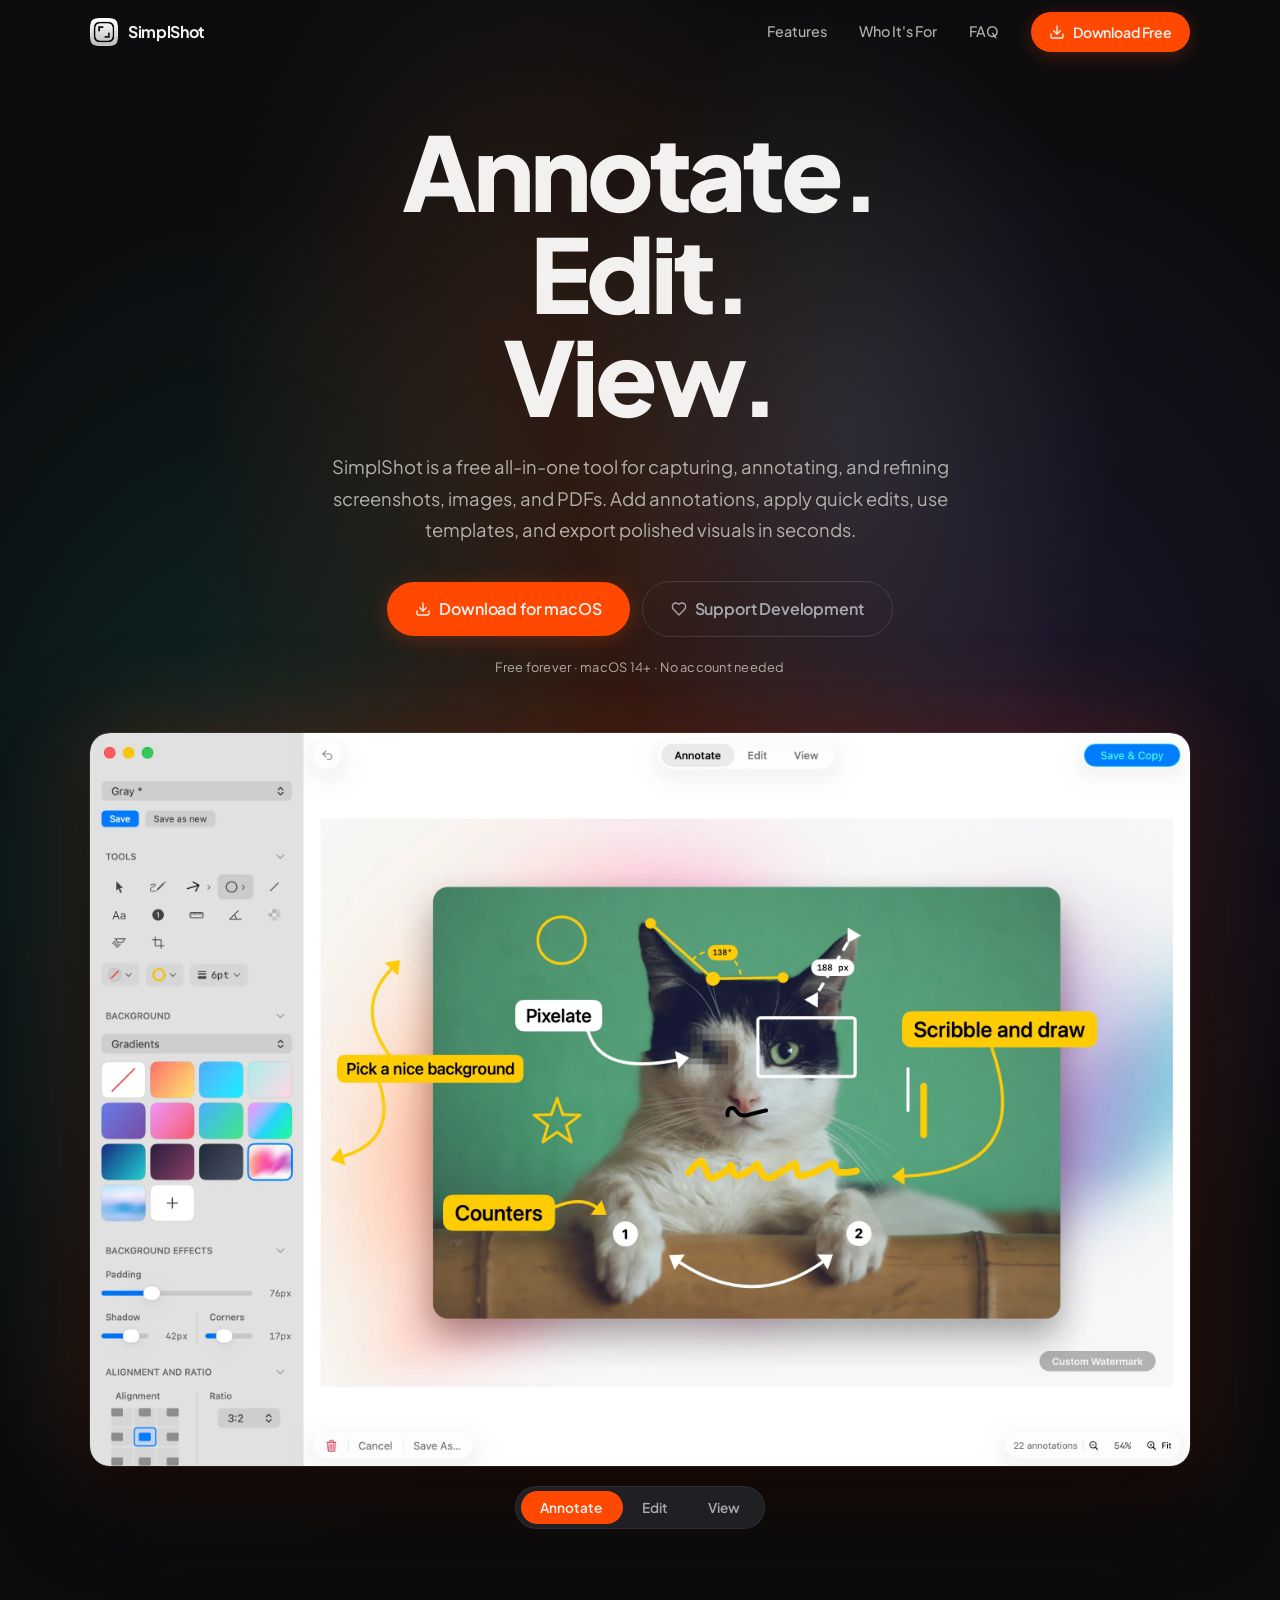
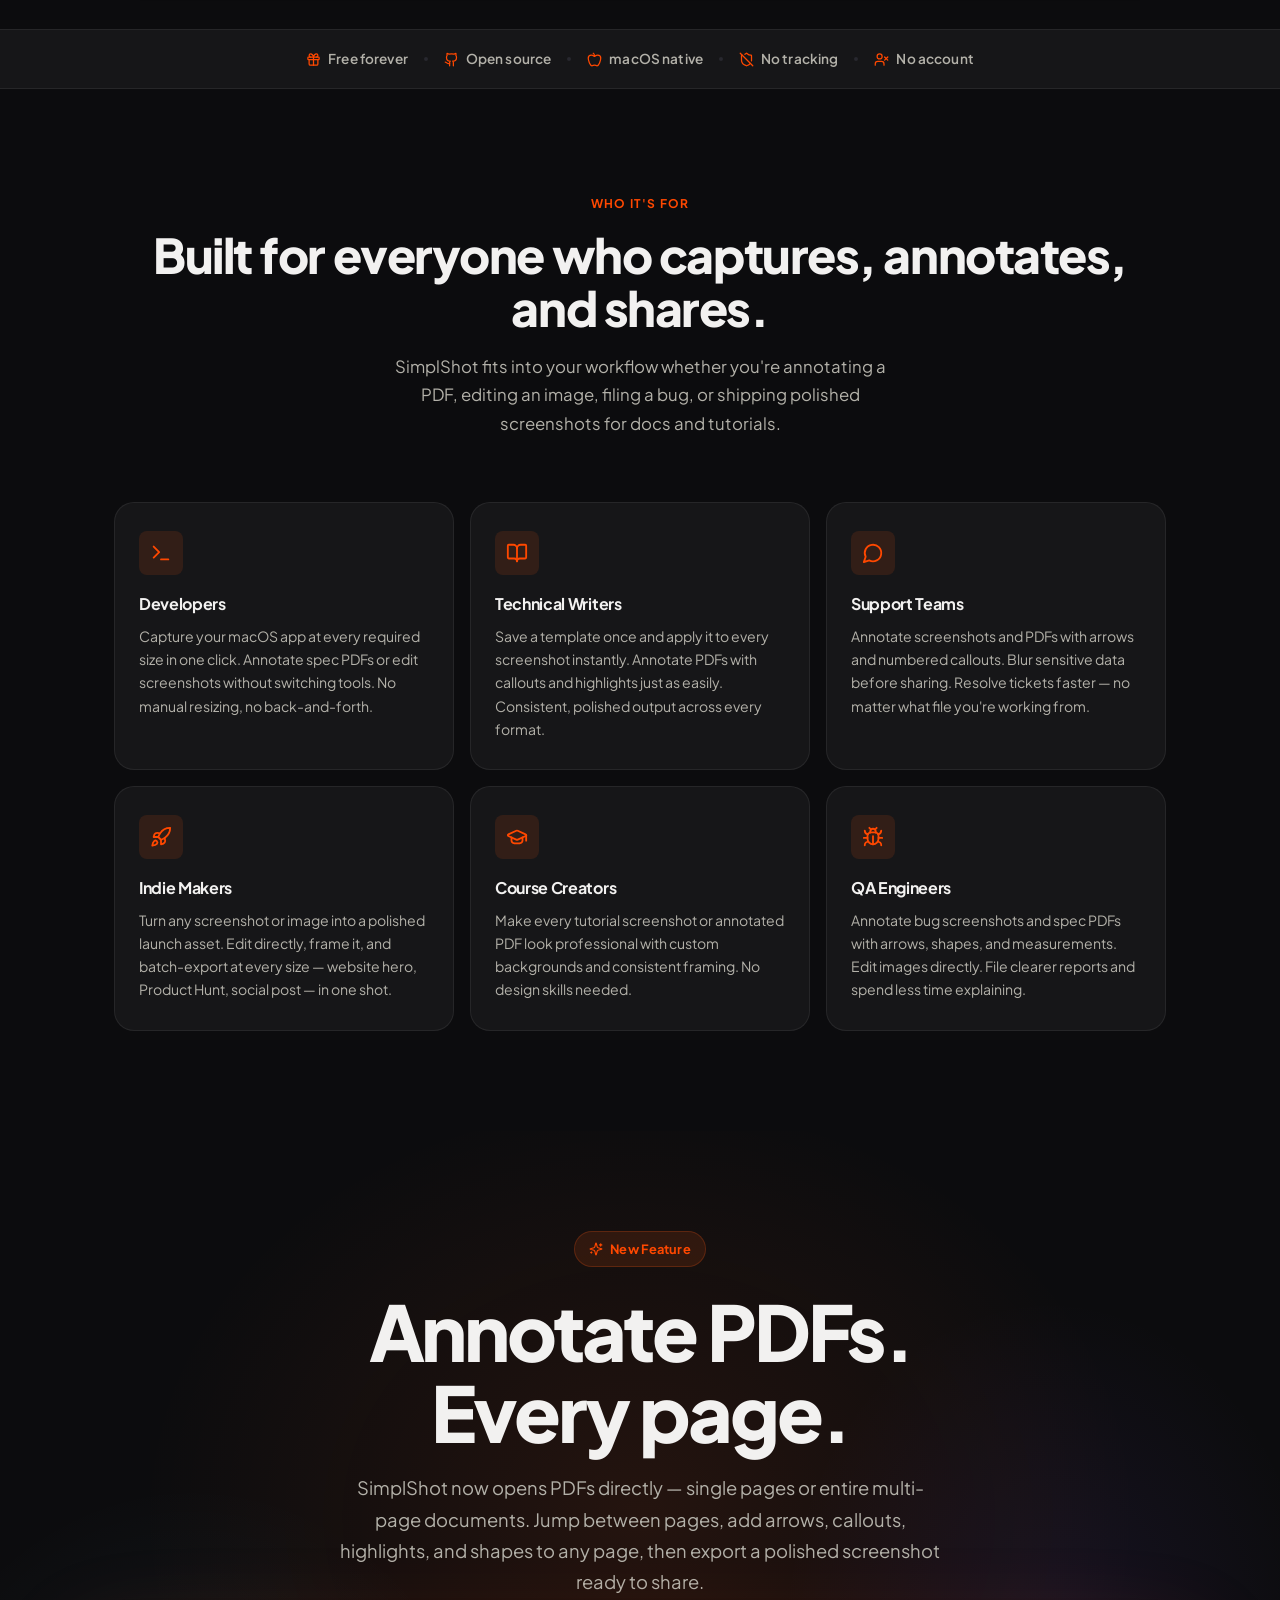
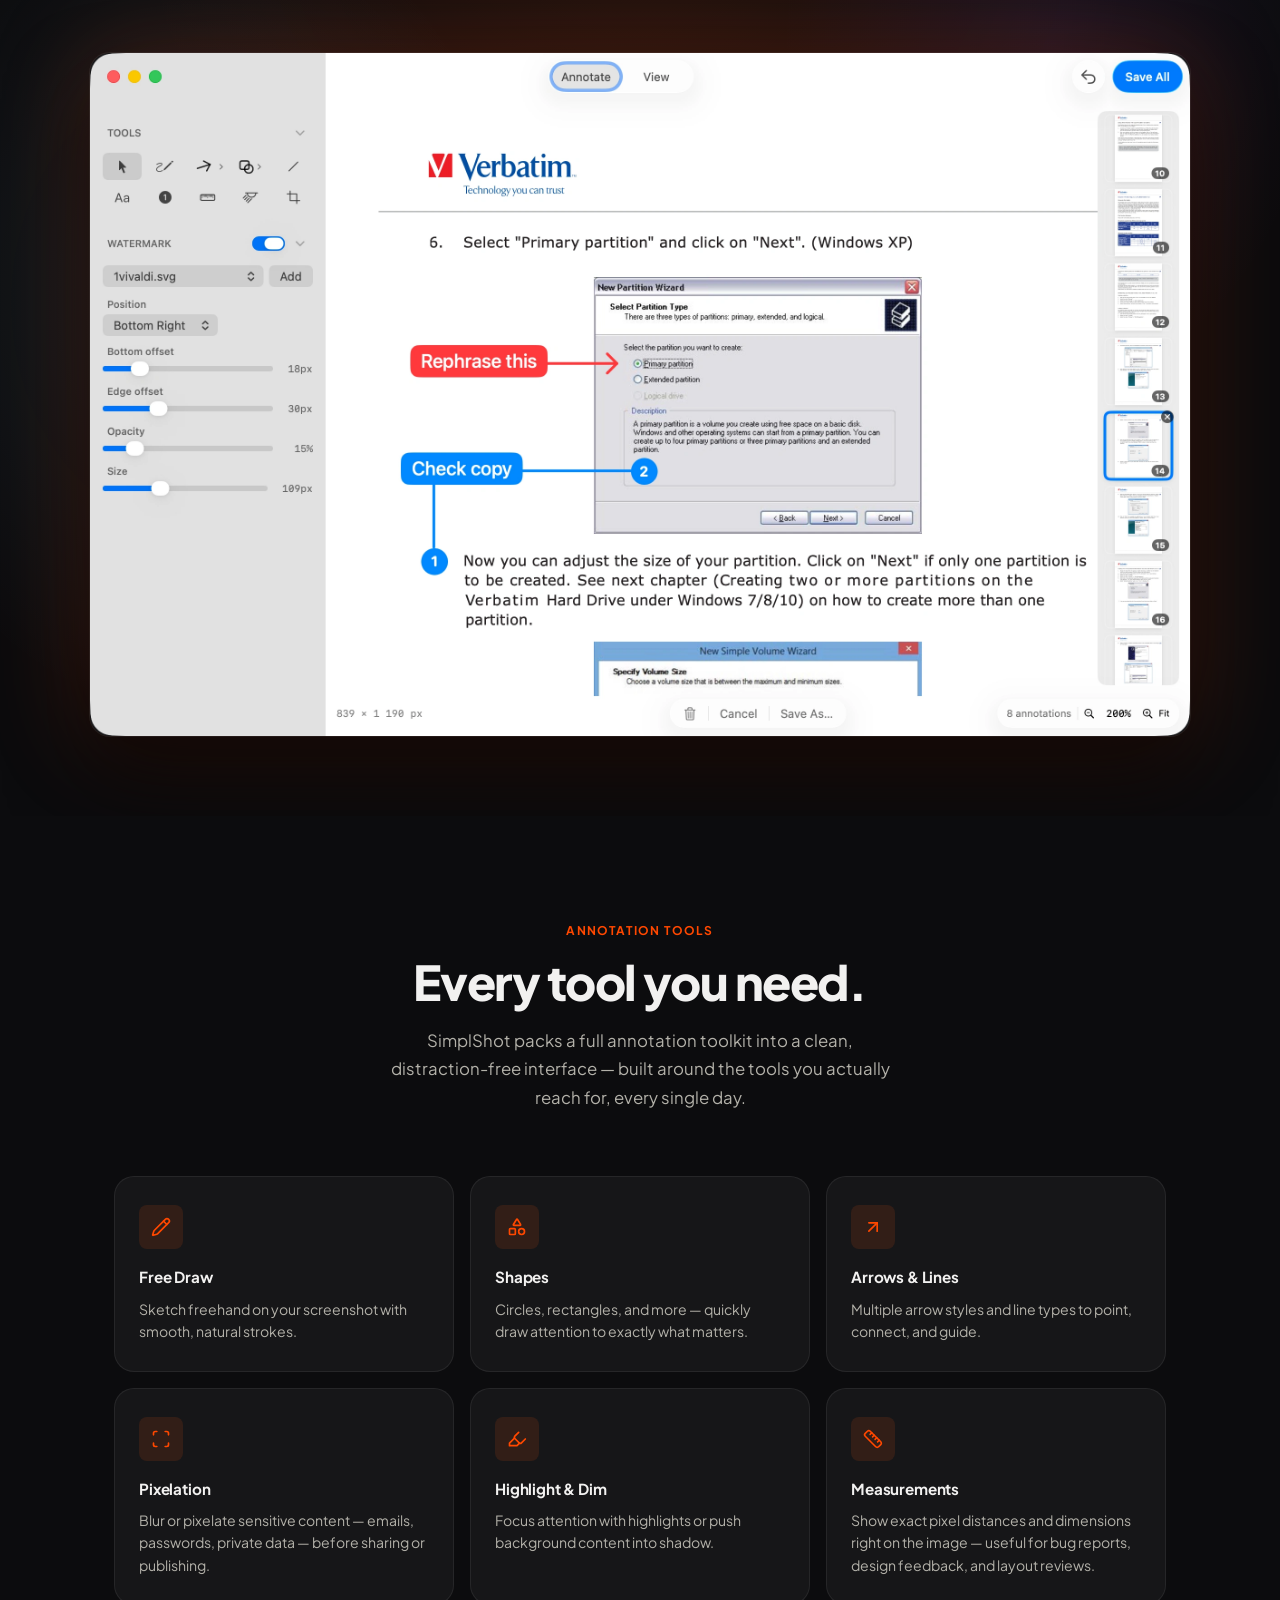
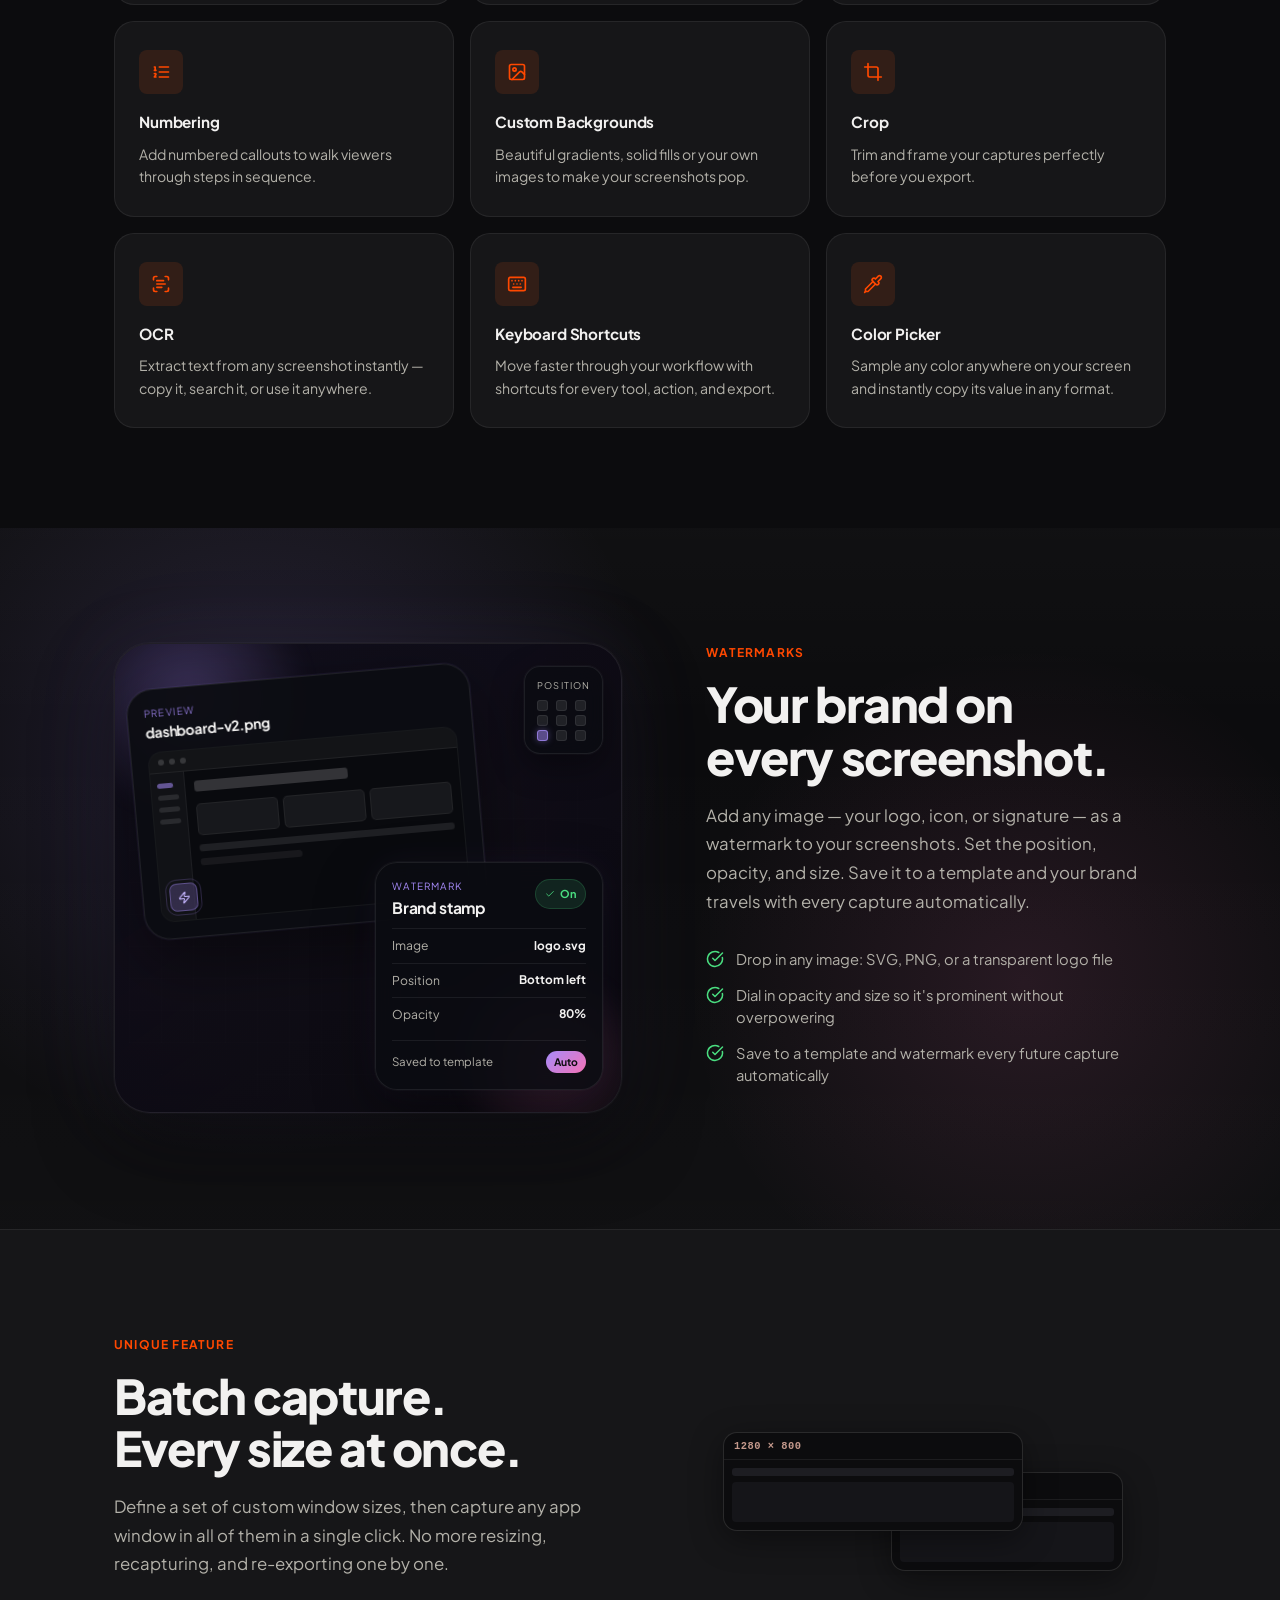
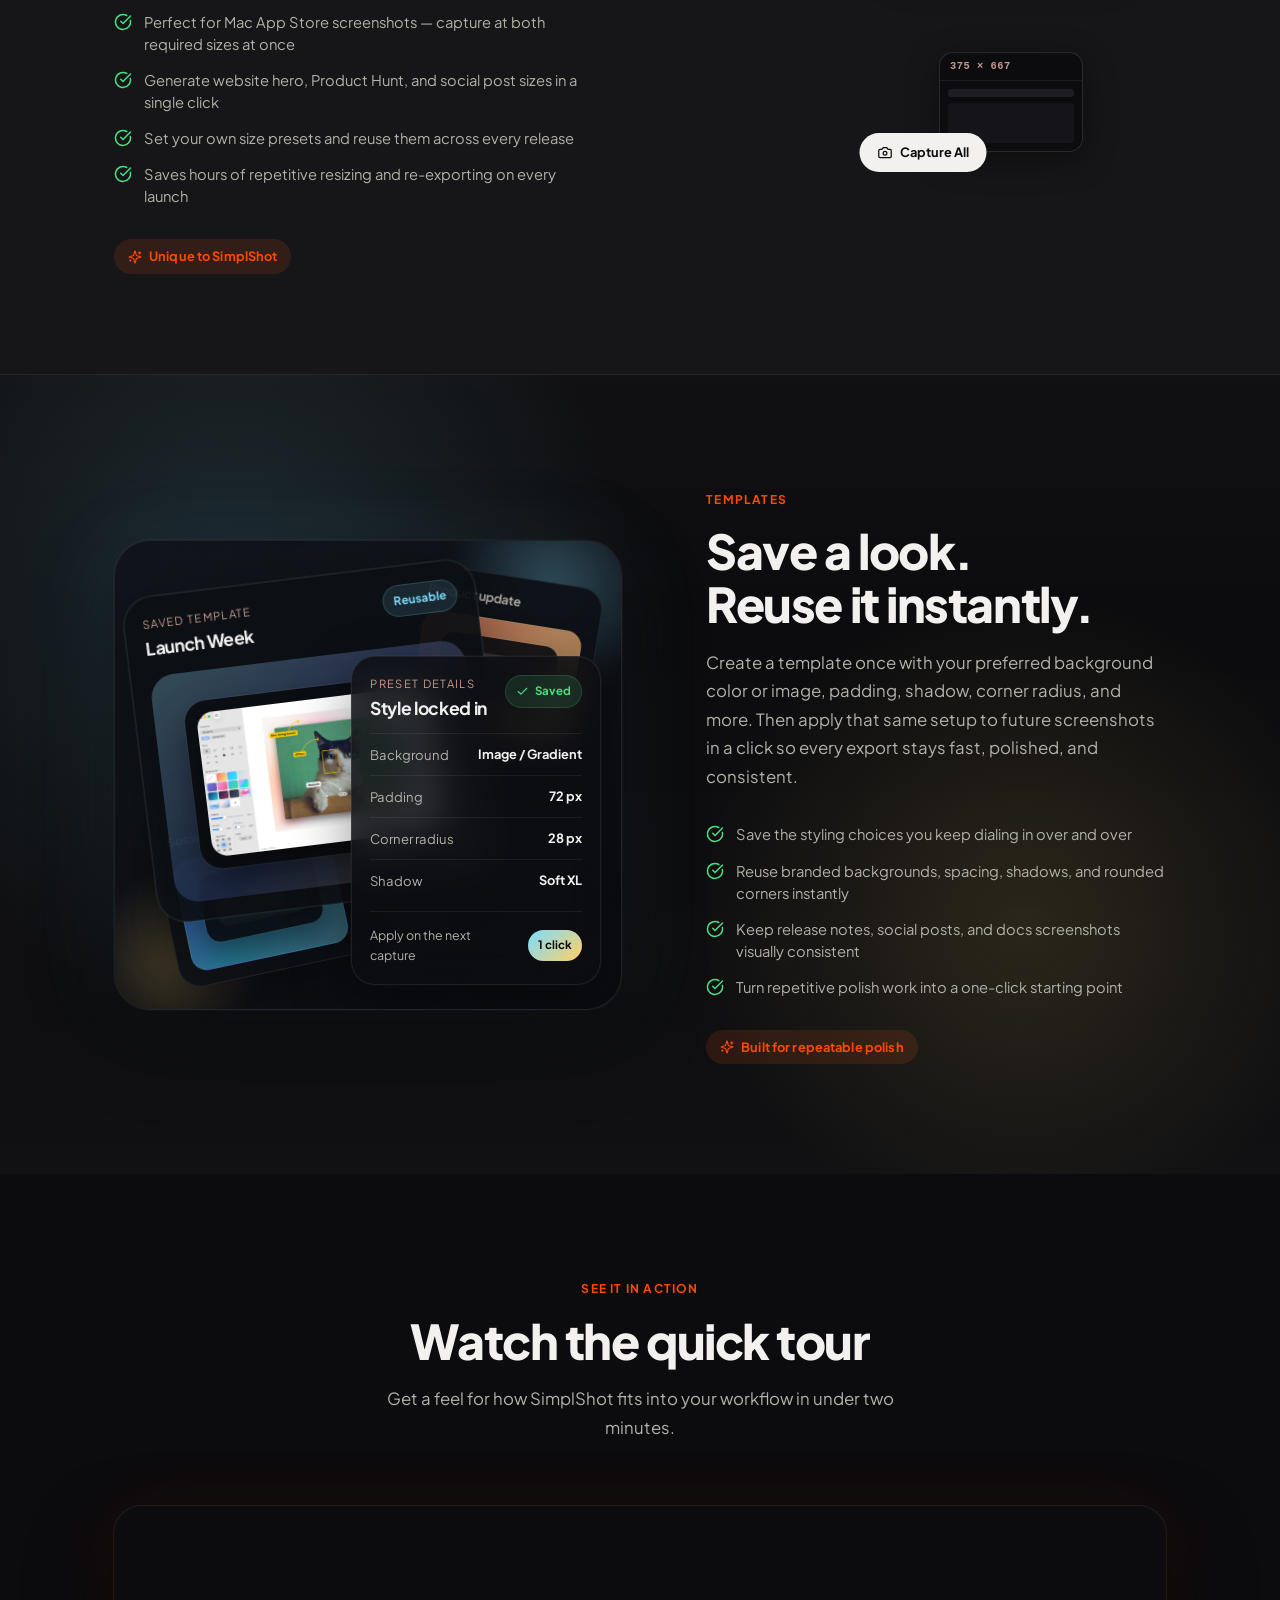
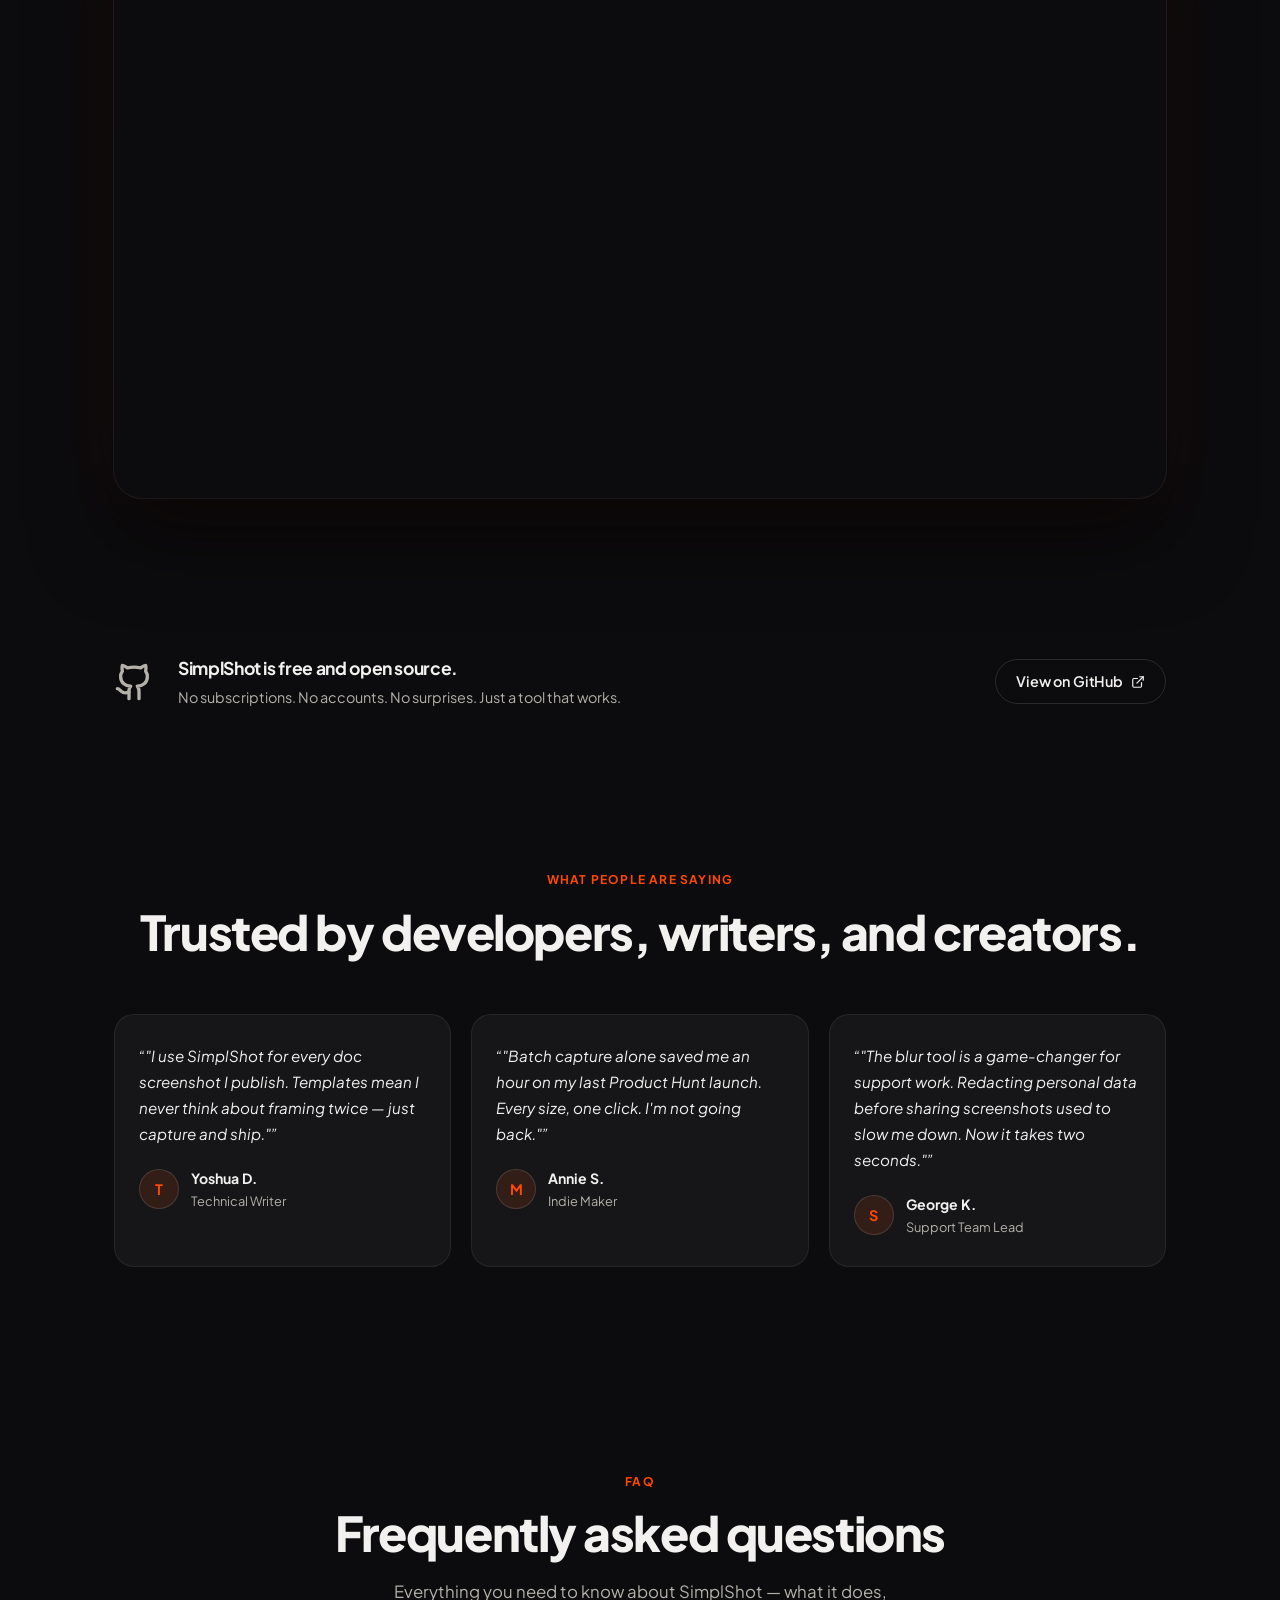
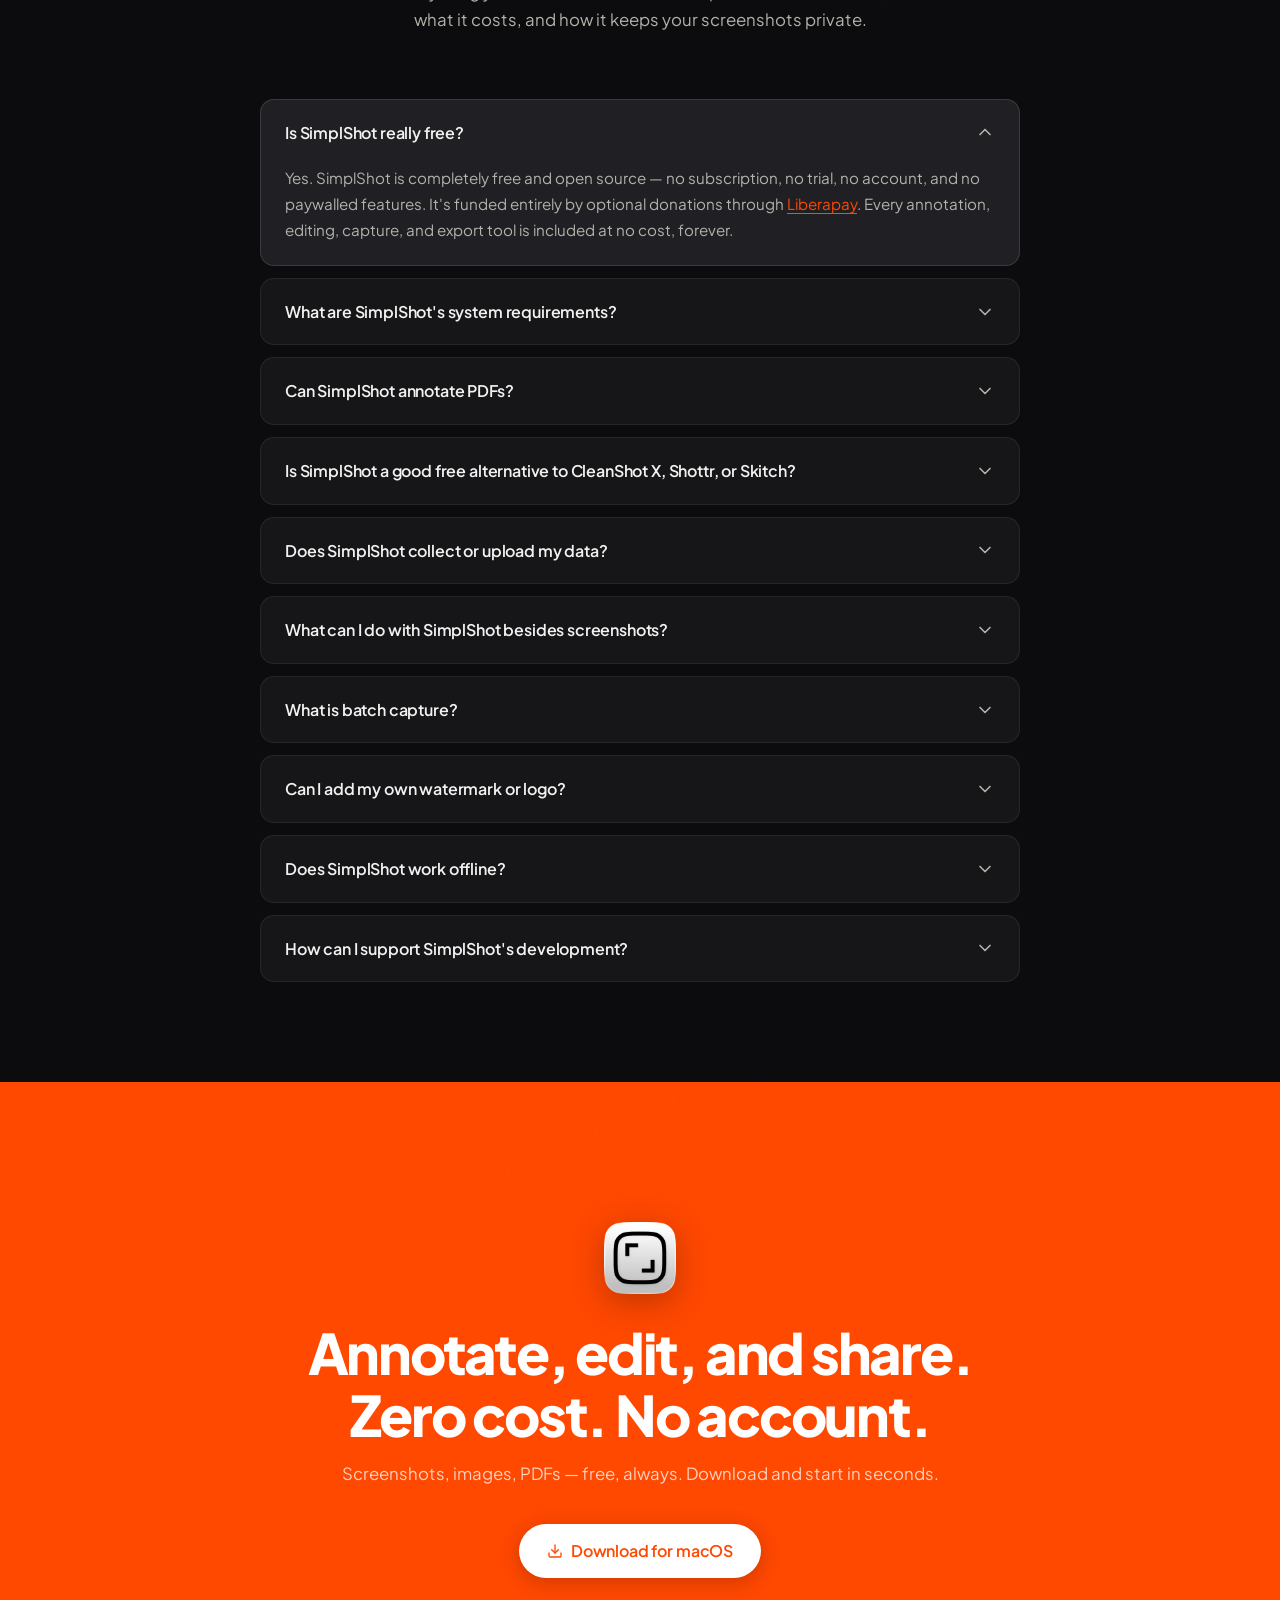
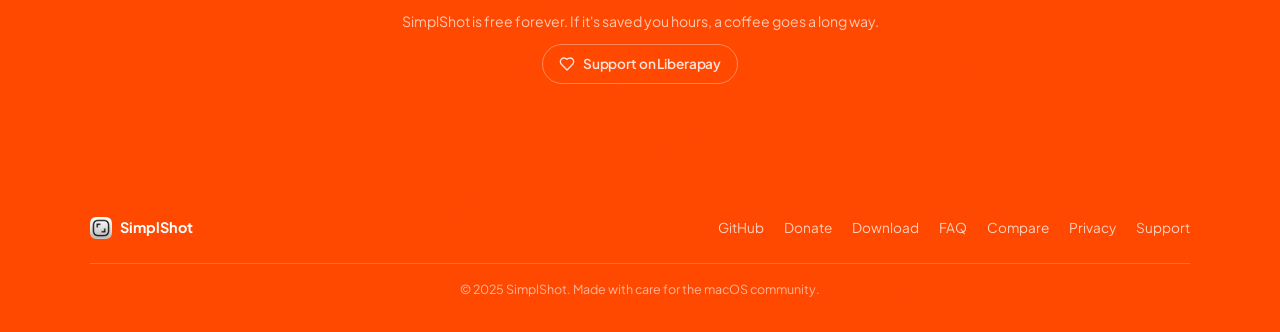
==== commit 568ef509: "Adding comparison page And updated screenshots" ====
--- a/index.html
+++ b/index.html
@@ -796,6 +796,7 @@
         <a href="https://liberapay.com/atle/donate" target="_blank" rel="noopener noreferrer">Donate<span class="visually-hidden"> (opens in a new tab)</span></a>
         <a href="https://github.com/atlemo/SimplShot-App/releases/download/1.5.9/SimplShot.dmg" download data-download>Download</a>
         <a href="#faq">FAQ</a>
+        <a href="compare">Compare</a>
         <a href="privacy.html">Privacy</a>
         <a href="support.html">Support</a>
       </div>
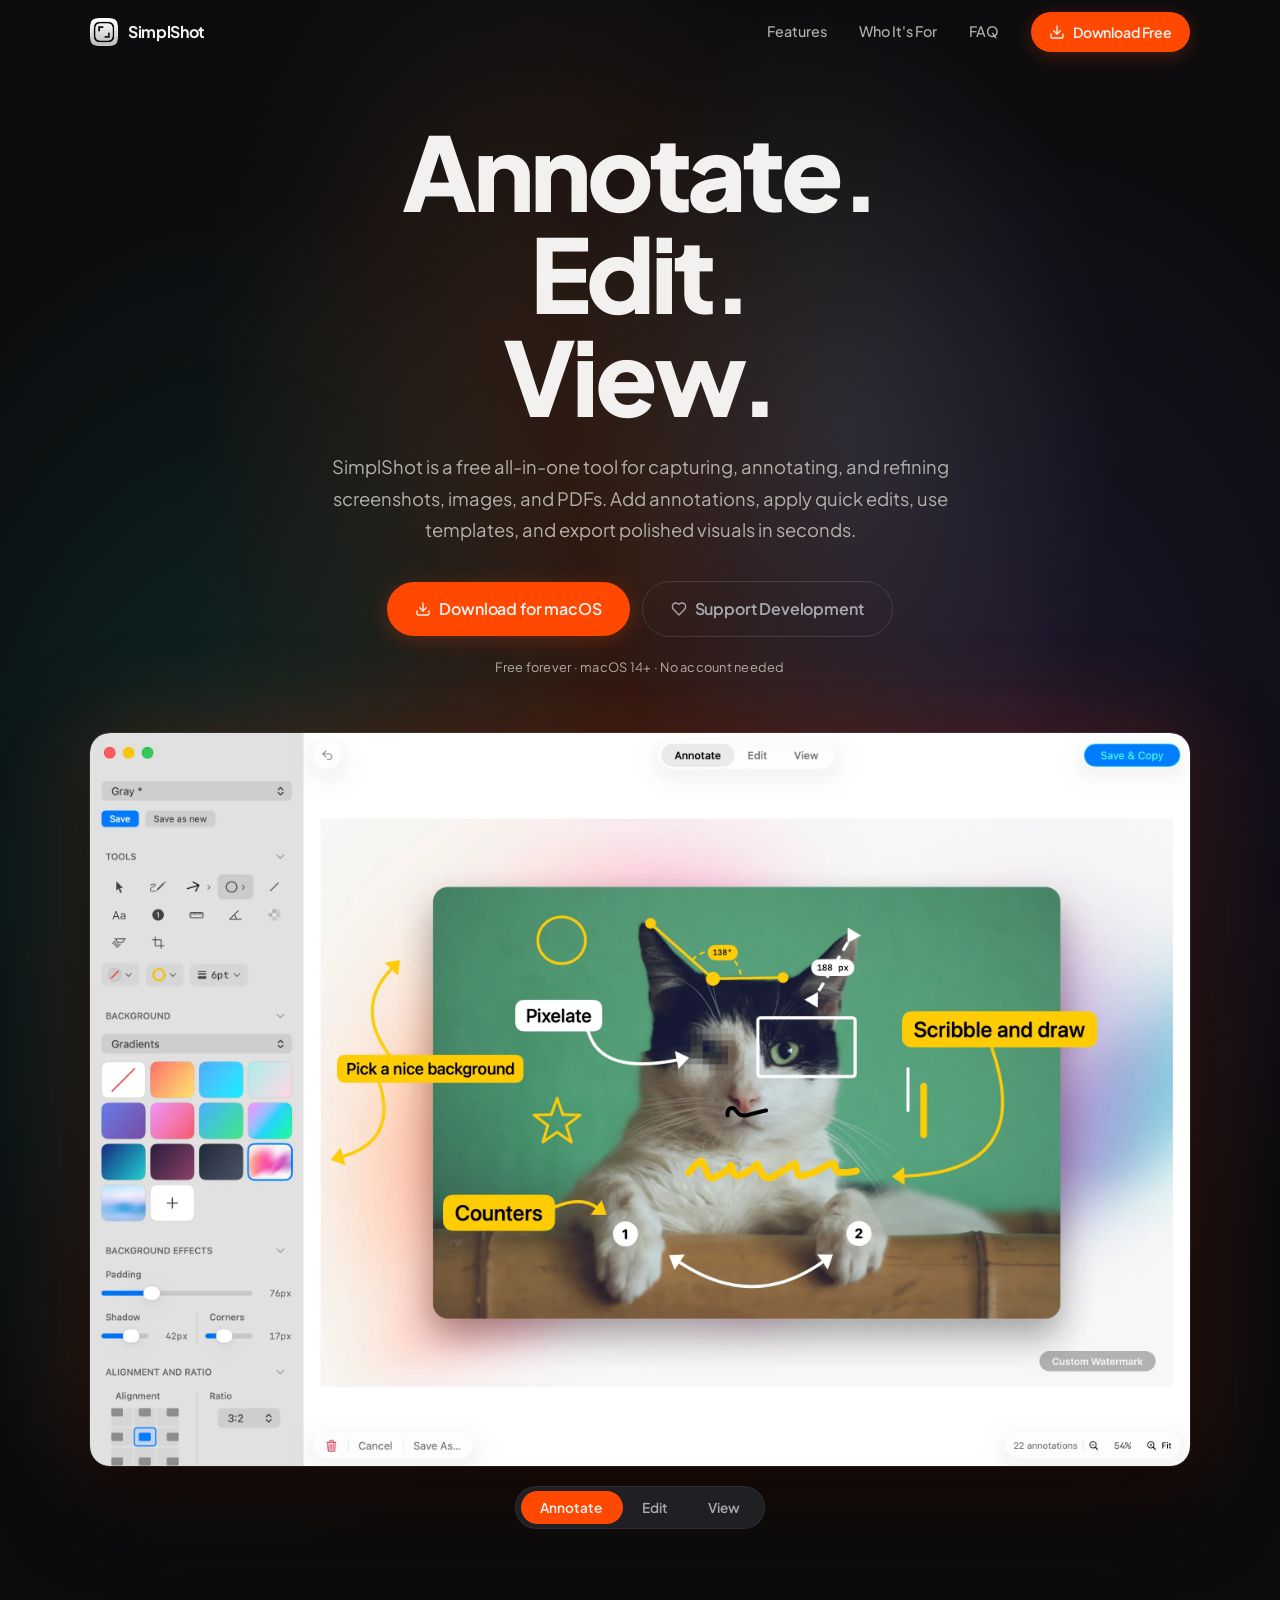
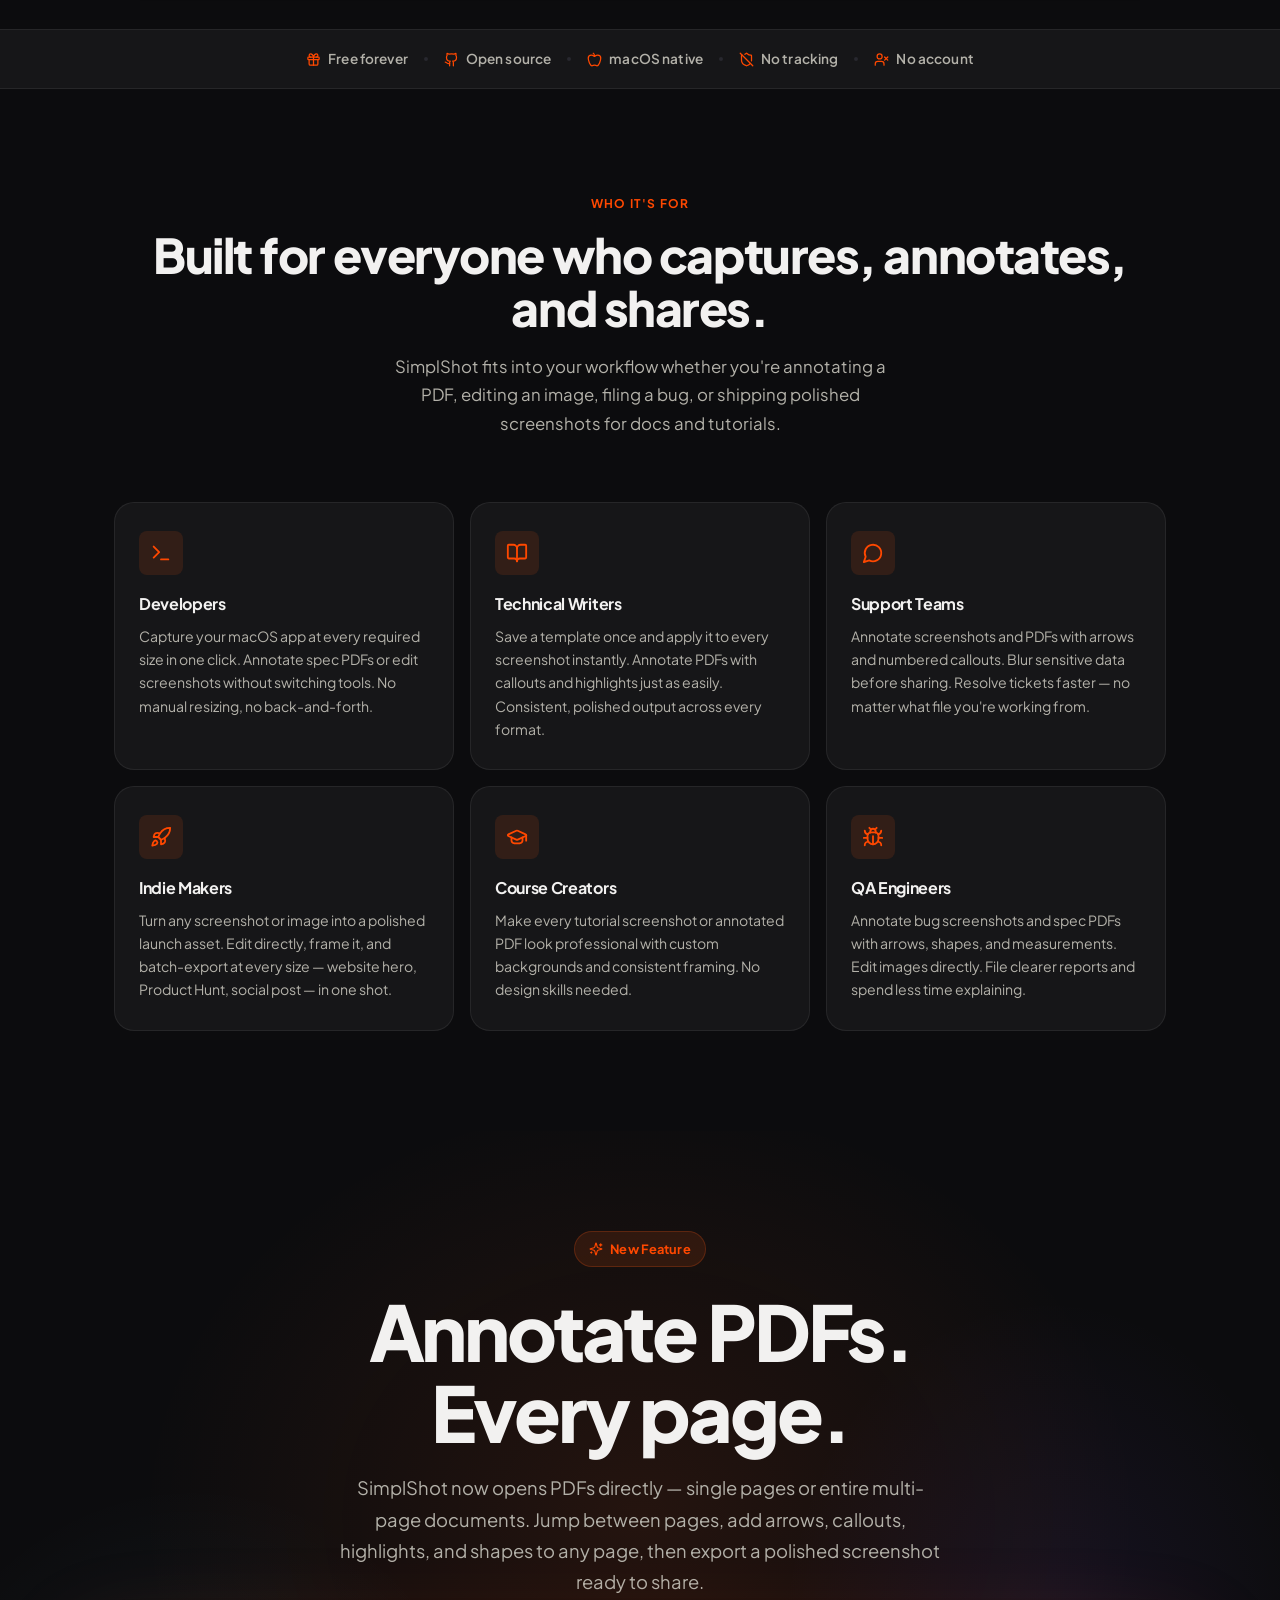
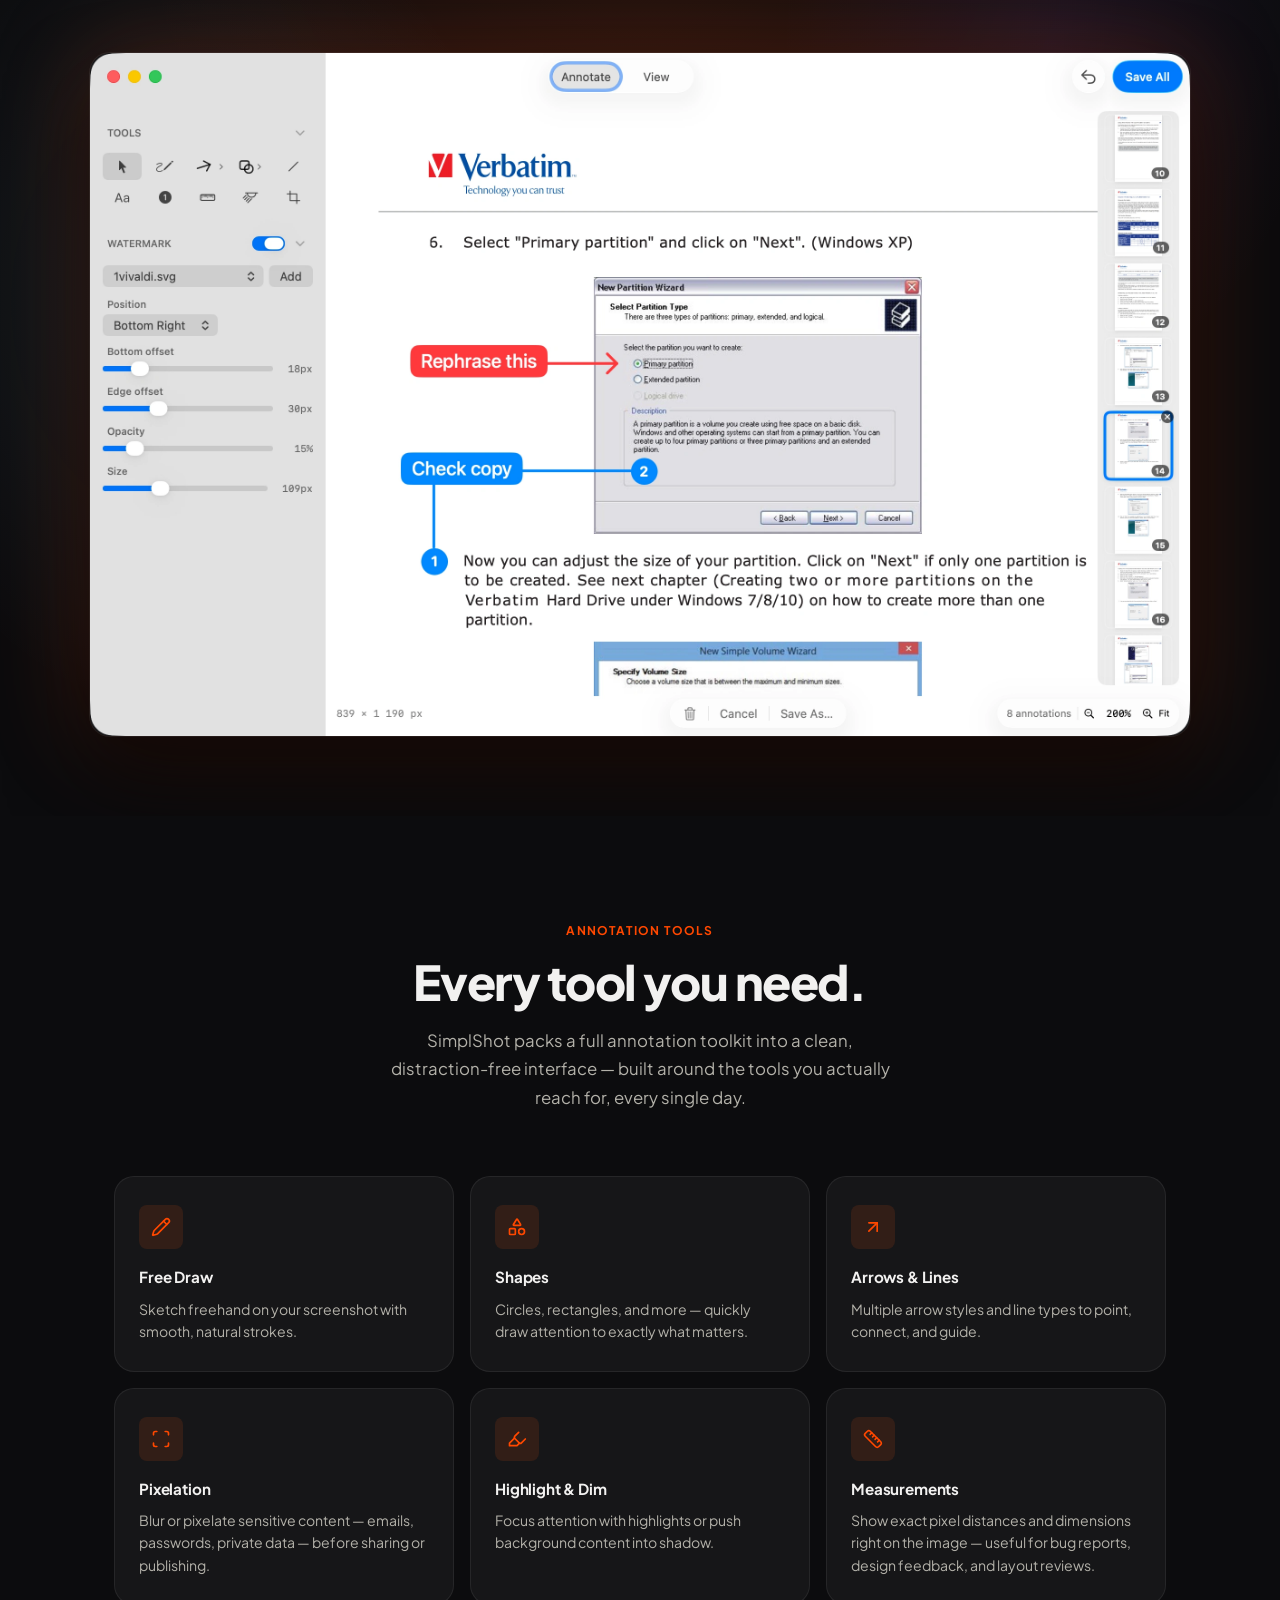
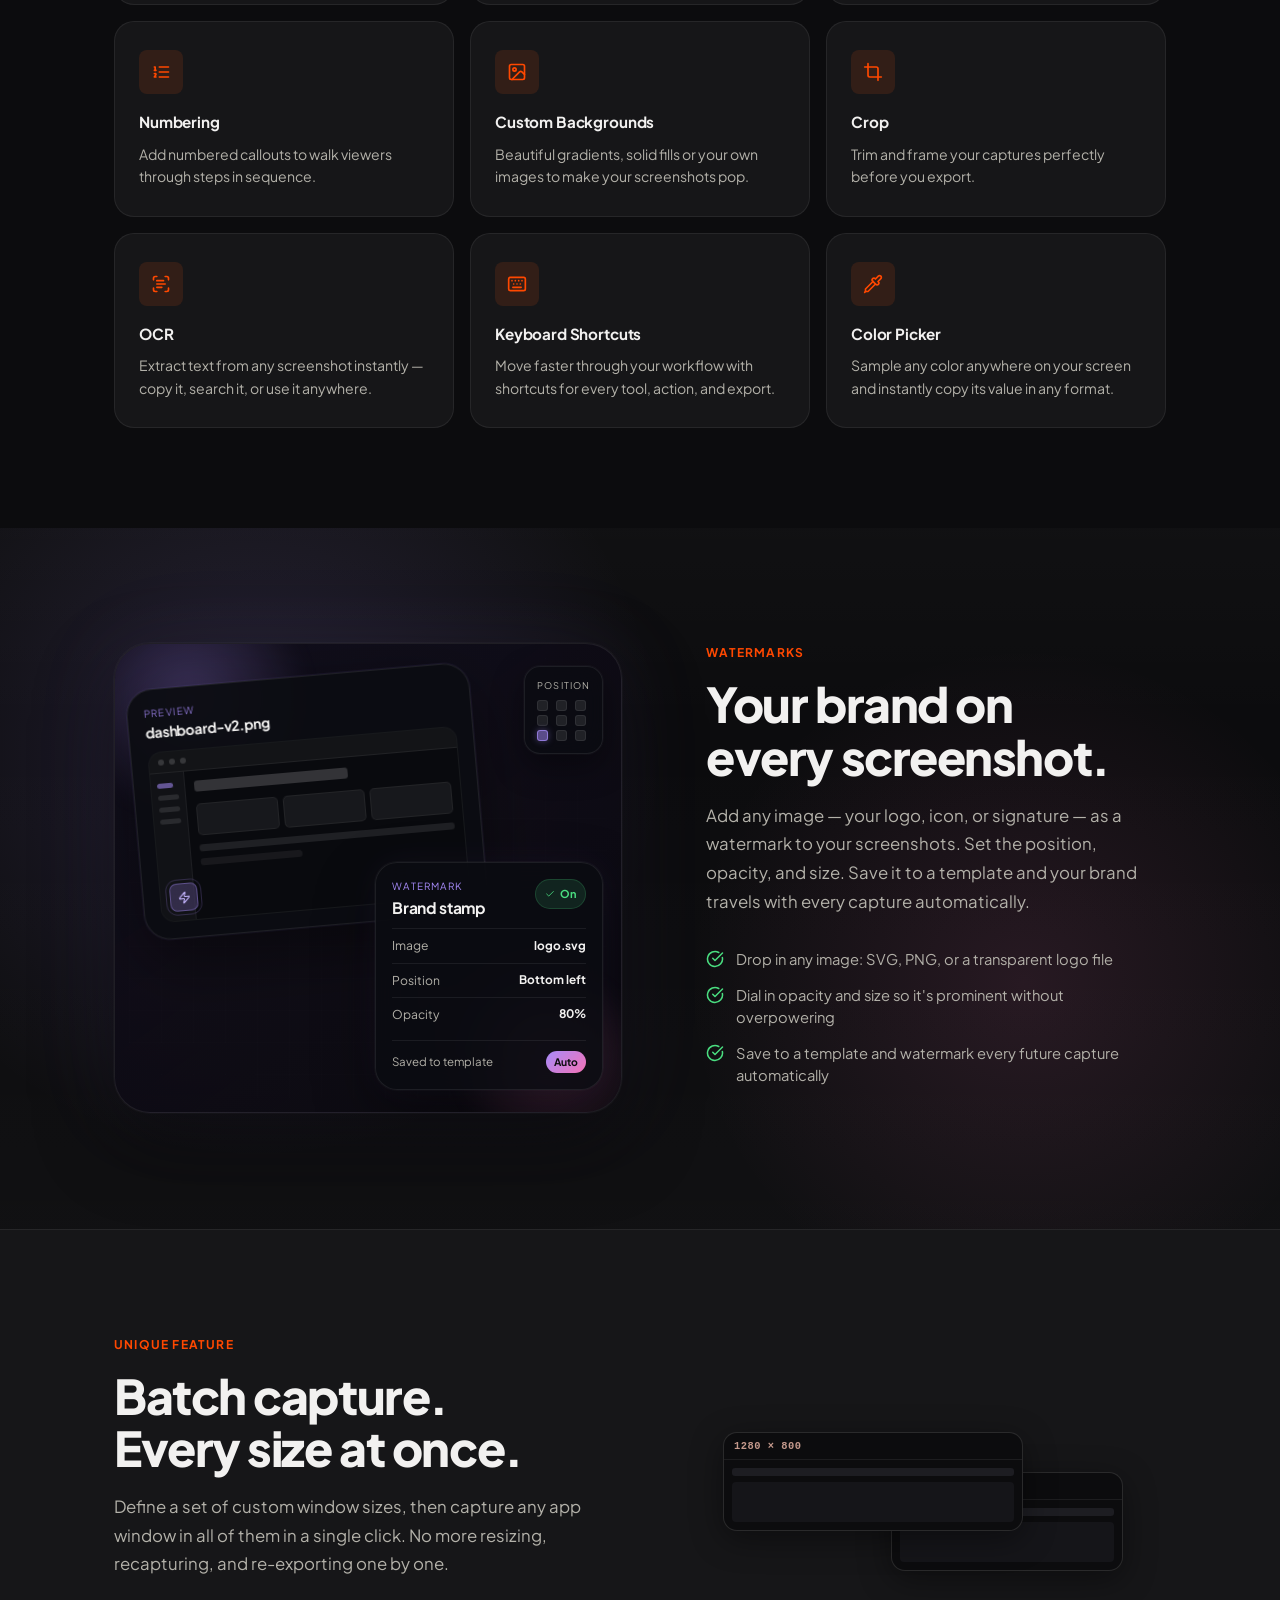
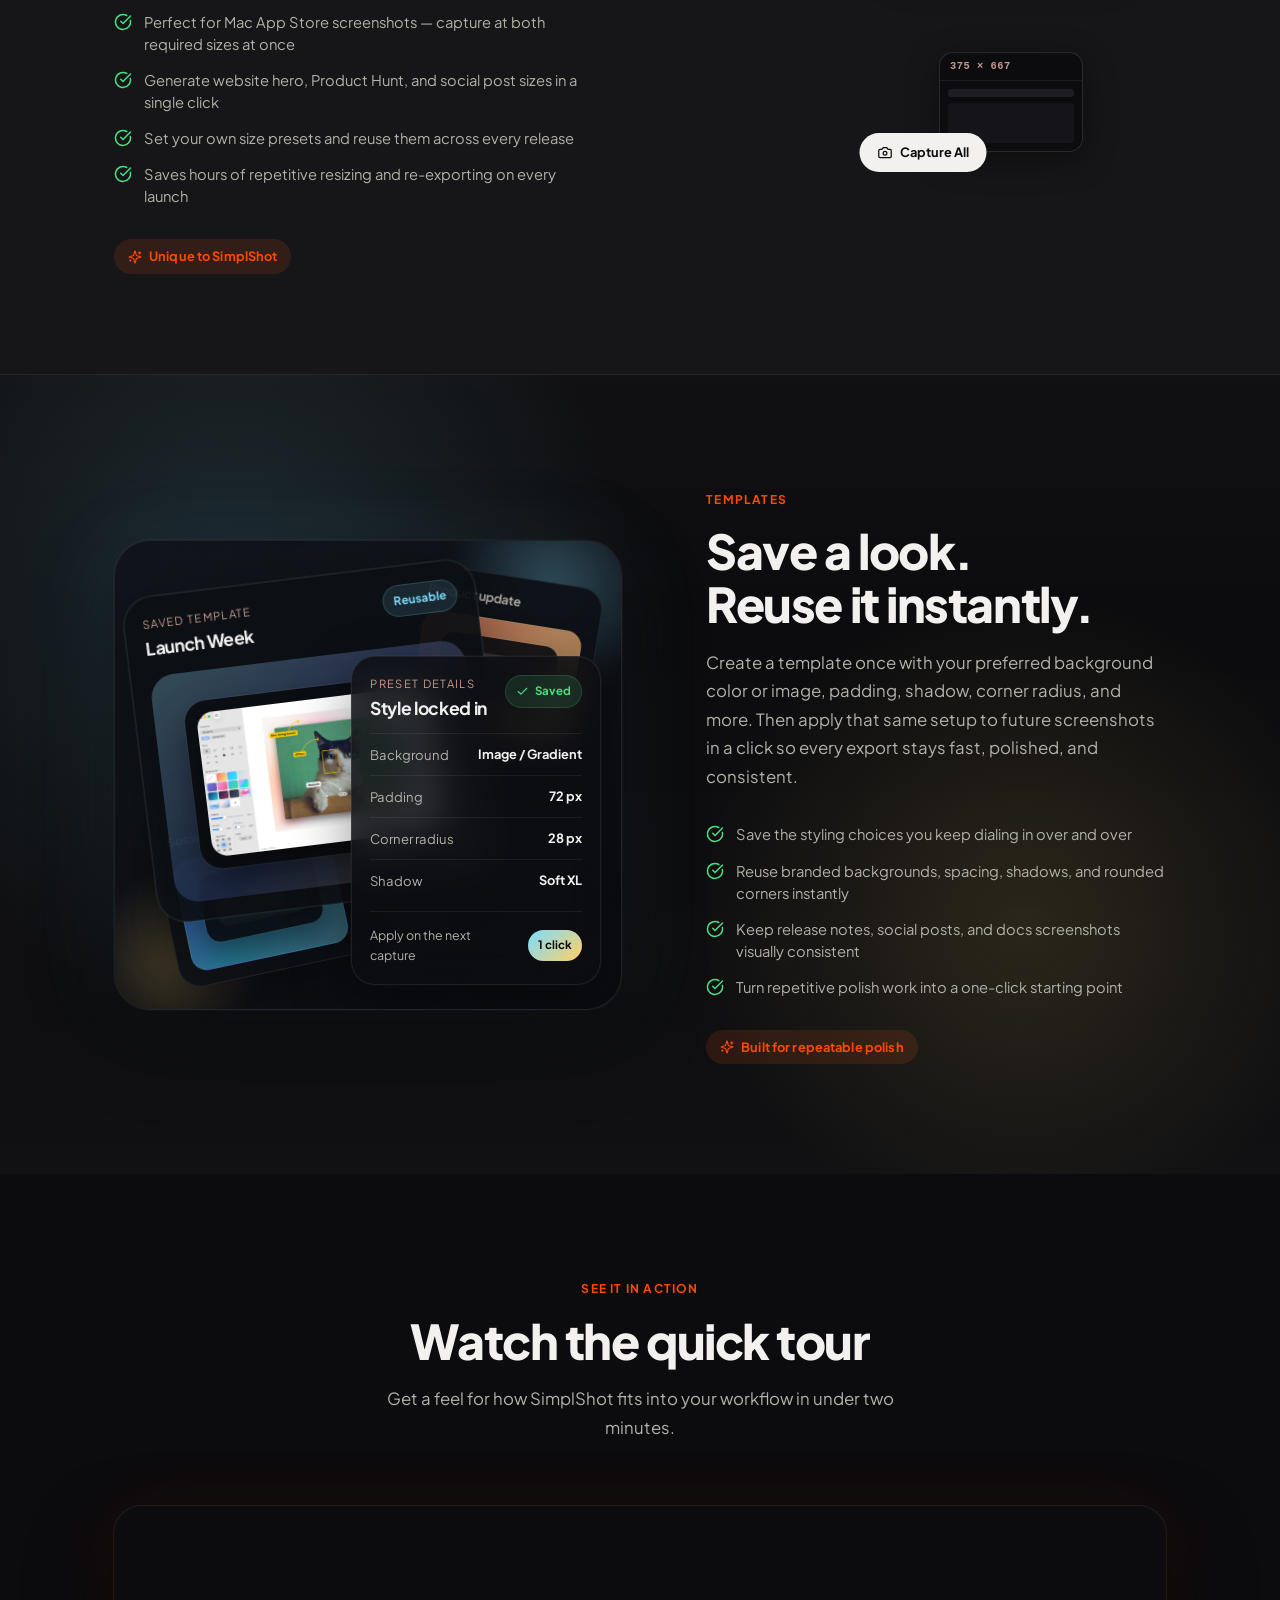
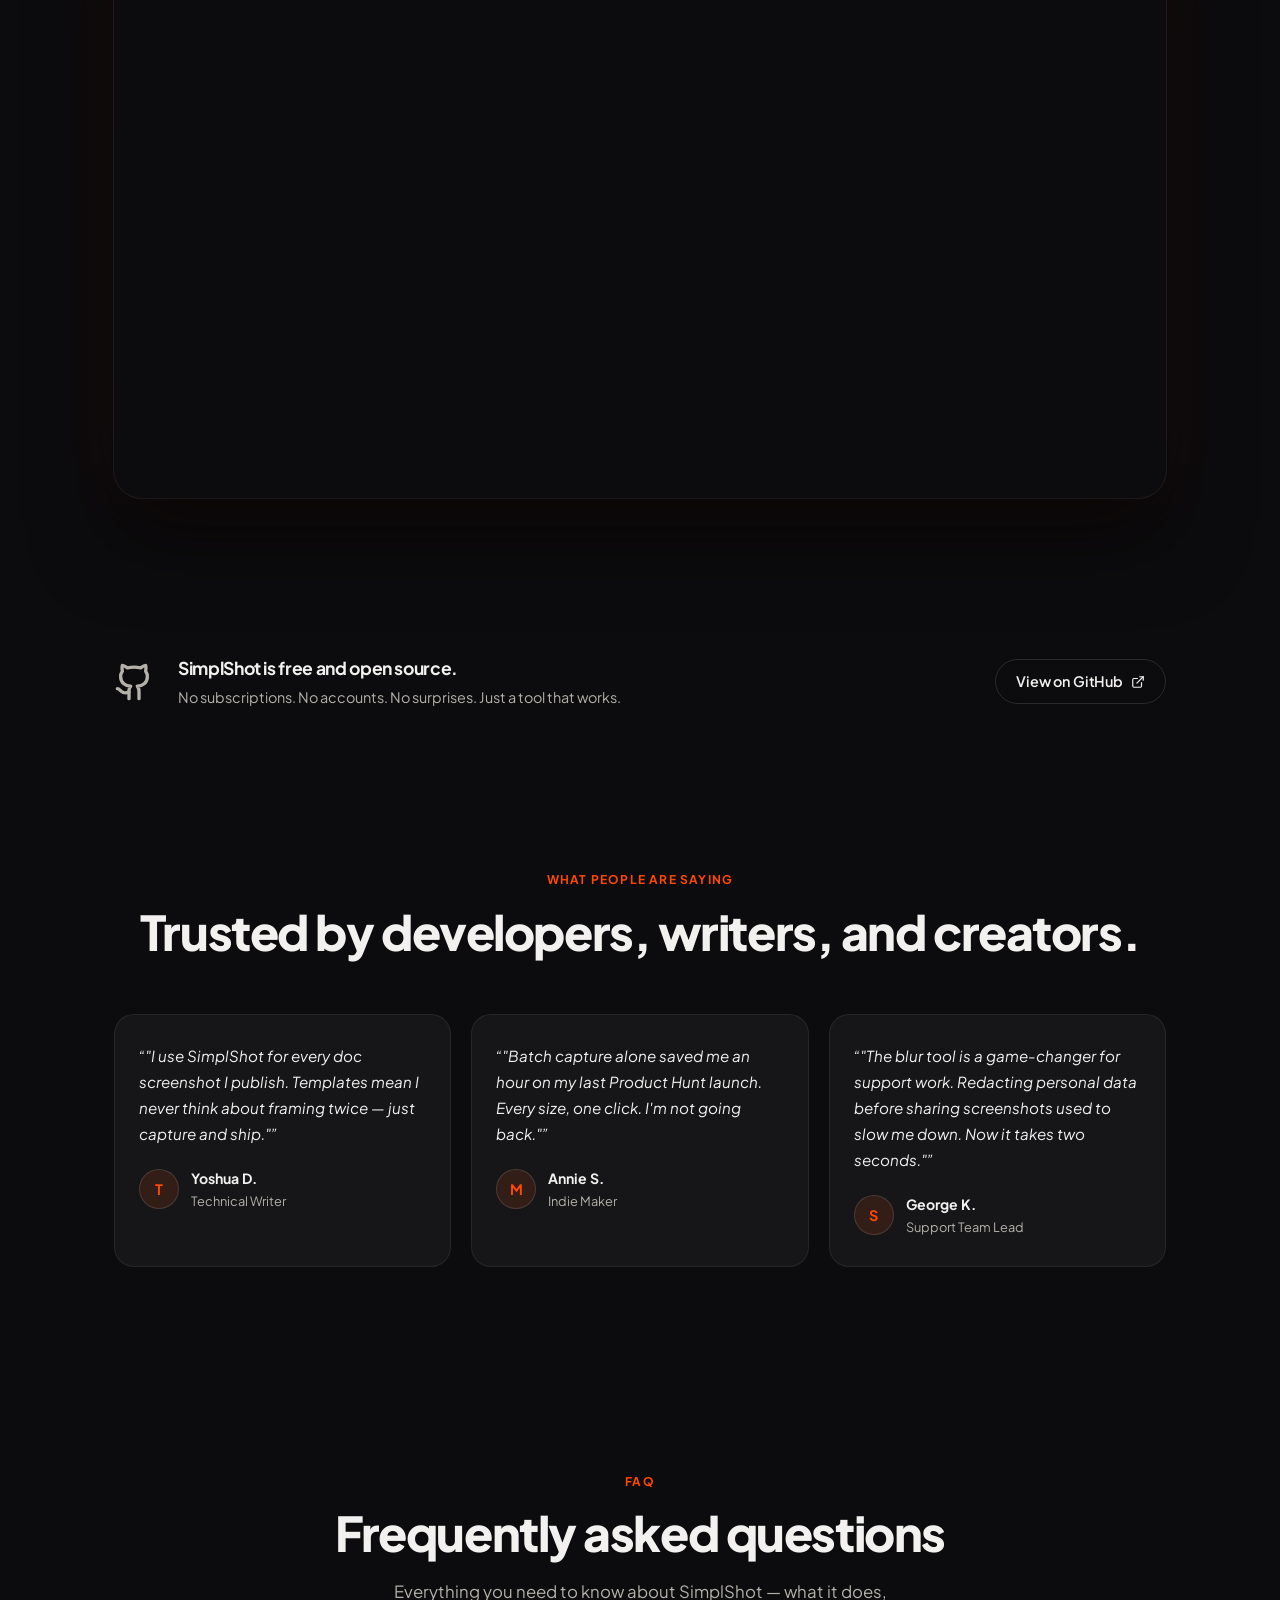
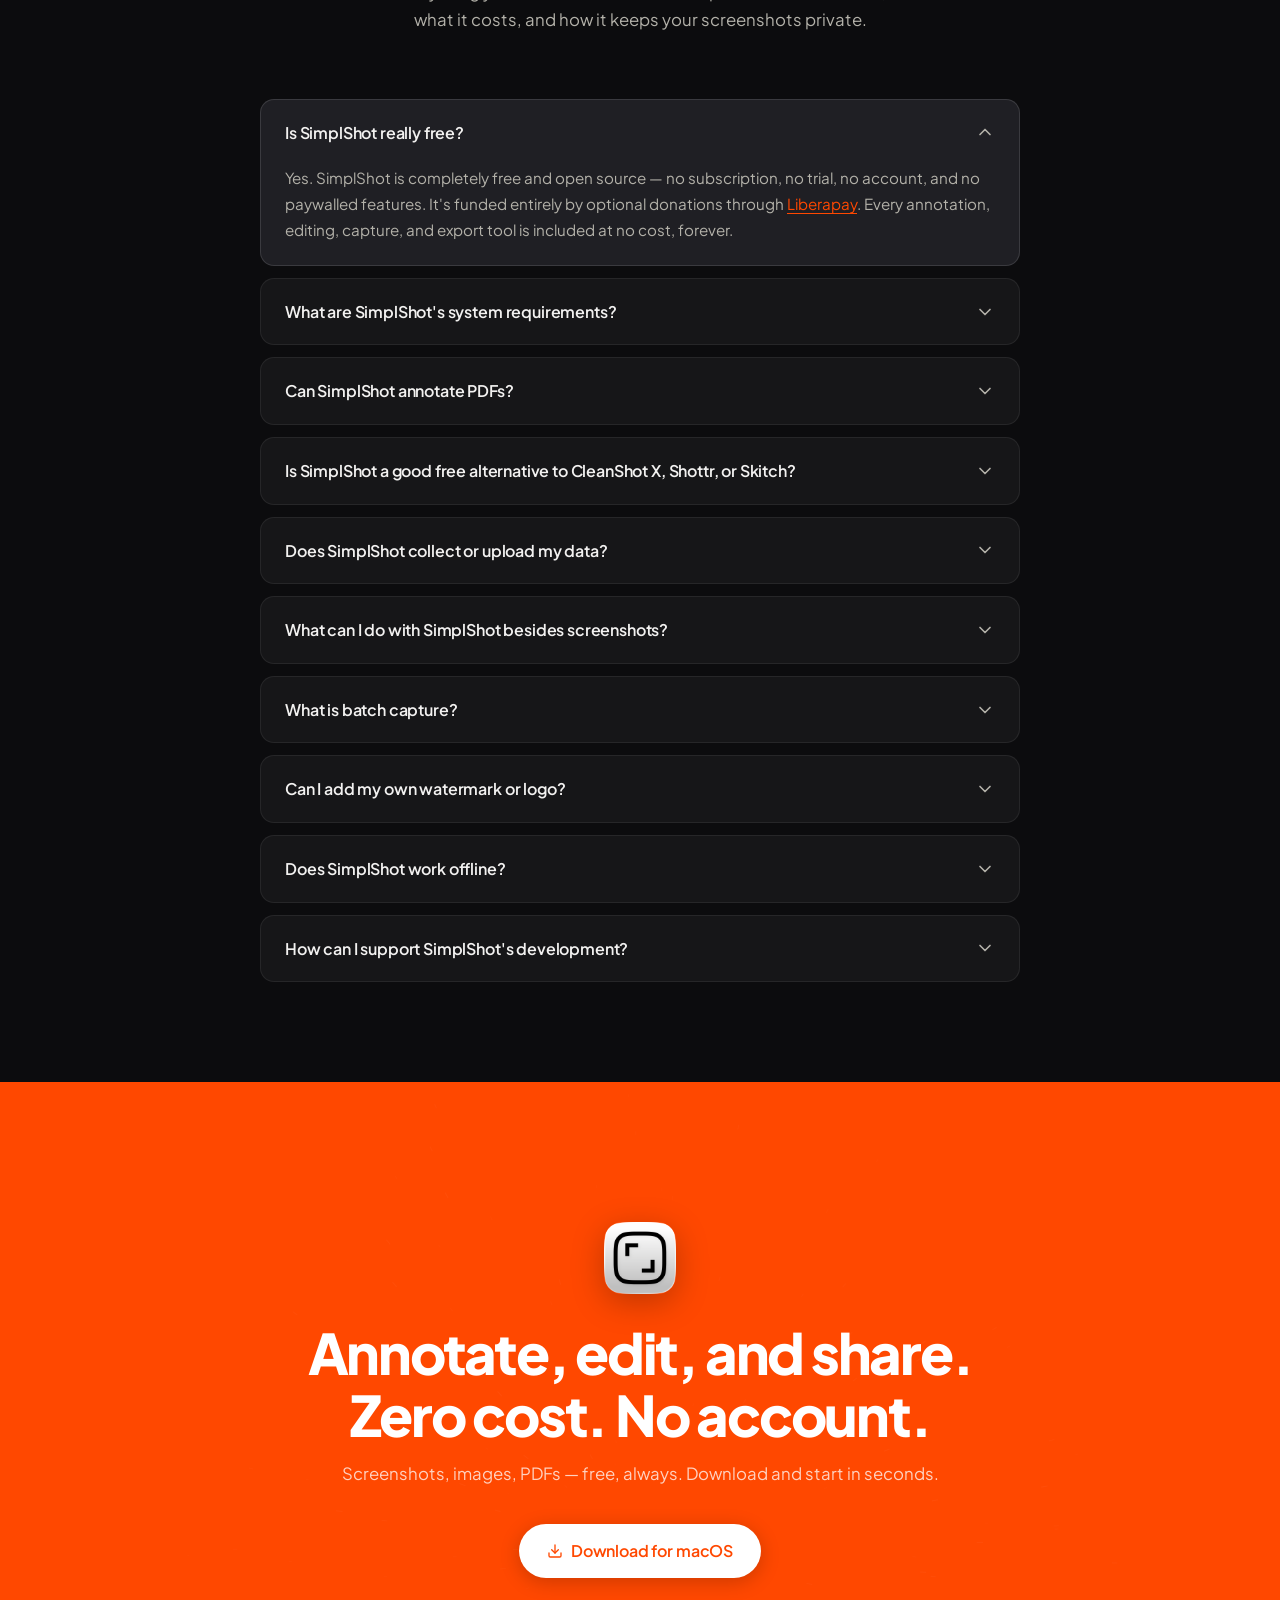
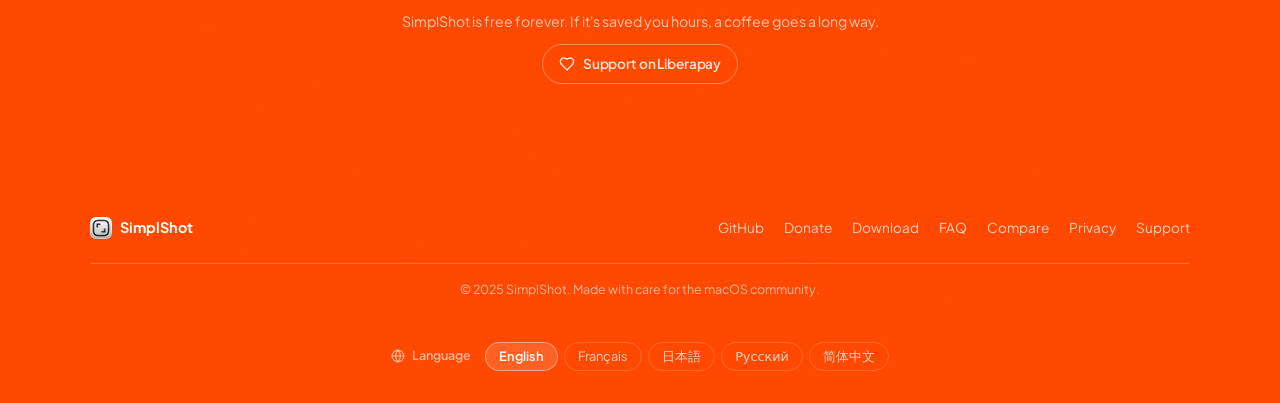
==== commit d2b45d46: "New languages added" ====
--- a/index.html
+++ b/index.html
@@ -1,11 +1,73 @@
 <!DOCTYPE html>
+<!-- English source of record. After editing, regenerate the fr/ ja/ ru/ zh/
+     copies:  python3 build-i18n.py   (it reports any untranslated strings). -->
 <html lang="en">
 <head>
   <meta charset="UTF-8" />
   <meta name="viewport" content="width=device-width, initial-scale=1.0" />
+
+  <!-- Language: remember the footer picker's choice, and send first-time
+       visitors to their own language when we have one. Runs before paint so
+       there is no flash of English. Add ?nolang to opt out. -->
+  <script>
+  (function () {
+    var SS_PAGE_LANG = 'en';
+    var LOCALES = { en: 1, fr: 1, ja: 1, ru: 1, zh: 1 };
+    var KEY = 'ss-lang';
+
+    document.addEventListener('click', function (e) {
+      var el = e.target;
+      var a = el && el.closest ? el.closest('.lang-list a[data-lang]') : null;
+      if (!a) return;
+      try { localStorage.setItem(KEY, a.getAttribute('data-lang')); } catch (err) {}
+    });
+
+    if (SS_PAGE_LANG !== 'en') return;
+    if (location.search.indexOf('nolang') !== -1) return;
+
+    var stored = null;
+    try { stored = localStorage.getItem(KEY); } catch (err) {}
+    if (stored === 'en') return;
+
+    var target = null;
+    if (stored && LOCALES[stored]) {
+      target = stored;
+    } else if (!stored) {
+      var tags = (navigator.languages && navigator.languages.length)
+        ? navigator.languages
+        : [navigator.language || ''];
+      for (var i = 0; i < tags.length; i++) {
+        var tag = String(tags[i] || '').toLowerCase();
+        var primary = tag.split('-')[0];
+        if (primary === 'en') return;
+        if (primary === 'zh') {
+          // We only ship Simplified; leave Traditional readers on English.
+          if (tag.indexOf('hant') !== -1 || /-(tw|hk|mo)$/.test(tag)) continue;
+          target = 'zh';
+          break;
+        }
+        if (LOCALES[primary]) { target = primary; break; }
+      }
+    }
+    if (!target || target === 'en') return;
+
+    var rest = location.pathname.replace(/^\/+/, '');
+    if (rest === 'index.html') rest = '';
+    location.replace('/' + target + '/' + rest + location.search + location.hash);
+  })();
+  </script>
+
   <title>SimplShot — Free macOS Screenshot &amp; PDF Annotation Tool</title>
   <meta name="description" content="SimplShot is a free, open-source macOS screenshot editor and PDF annotation tool. Annotate, blur, highlight, and polish screenshots, images, and PDFs in seconds — with batch capture, reusable templates, OCR, watermarks, and no account needed." />
   <link rel="canonical" href="https://simplshot.com/" />
+  <!-- HREFLANG -->
+  <link rel="alternate" hreflang="en" href="https://simplshot.com/" />
+  <link rel="alternate" hreflang="fr" href="https://simplshot.com/fr/" />
+  <link rel="alternate" hreflang="ja" href="https://simplshot.com/ja/" />
+  <link rel="alternate" hreflang="ru" href="https://simplshot.com/ru/" />
+  <link rel="alternate" hreflang="zh-Hans" href="https://simplshot.com/zh/" />
+  <link rel="alternate" hreflang="x-default" href="https://simplshot.com/" />
+  <!-- /HREFLANG -->
   <meta name="robots" content="index, follow, max-image-preview:large, max-snippet:-1, max-video-preview:-1" />
   <meta name="author" content="Atle Mo" />
   <meta name="application-name" content="SimplShot" />
@@ -100,13 +162,13 @@
       </div>
       <p class="visually-hidden" id="heroPreviewStatus" aria-live="polite">Preview showing annotate mode.</p>
       <div class="hero-toggle" role="group" aria-label="Editor preview mode">
-        <button class="toggle-btn active" id="btnAnnotate" data-target="annotate" type="button" aria-controls="heroImageContainer" aria-pressed="true">
+        <button class="toggle-btn active" id="btnAnnotate" data-target="annotate" type="button" aria-controls="heroImageContainer" aria-pressed="true" data-i18n-preview-label="Preview of SimplShot in annotate mode" data-i18n-preview-status="Preview showing annotate mode.">
           Annotate
         </button>
-        <button class="toggle-btn" id="btnEdit" data-target="edit" type="button" aria-controls="heroImageContainer" aria-pressed="false">
+        <button class="toggle-btn" id="btnEdit" data-target="edit" type="button" aria-controls="heroImageContainer" aria-pressed="false" data-i18n-preview-label="Preview of SimplShot in edit mode" data-i18n-preview-status="Preview showing edit mode.">
           Edit
         </button>
-        <button class="toggle-btn" id="btnView" data-target="view" type="button" aria-controls="heroImageContainer" aria-pressed="false">
+        <button class="toggle-btn" id="btnView" data-target="view" type="button" aria-controls="heroImageContainer" aria-pressed="false" data-i18n-preview-label="Preview of SimplShot in view mode" data-i18n-preview-status="Preview showing view mode.">
           View
         </button>
         <div class="toggle-progress" id="toggleProgress"></div>
@@ -801,6 +863,20 @@
         <a href="support.html">Support</a>
       </div>
       <p class="footer-copy">© 2025 SimplShot. Made with care for the macOS community.</p>
+      <!-- LANG-PICKER -->
+      <div class="lang-picker" translate="no">
+        <span class="lang-picker-label" id="lang-picker-label">
+          <i data-lucide="globe" class="lang-icon"></i>Language
+        </span>
+        <ul class="lang-list" aria-labelledby="lang-picker-label">
+          <li><a href="/" hreflang="en" lang="en" data-lang="en" aria-current="true">English</a></li>
+          <li><a href="/fr/" hreflang="fr" lang="fr" data-lang="fr">Français</a></li>
+          <li><a href="/ja/" hreflang="ja" lang="ja" data-lang="ja">日本語</a></li>
+          <li><a href="/ru/" hreflang="ru" lang="ru" data-lang="ru">Русский</a></li>
+          <li><a href="/zh/" hreflang="zh-Hans" lang="zh-Hans" data-lang="zh">简体中文</a></li>
+        </ul>
+      </div>
+      <!-- /LANG-PICKER -->
     </div>
   </footer>
 
--- a/style.css
+++ b/style.css
@@ -253,6 +253,7 @@
 .hero-content {
   position: relative;
   z-index: 1;
+  width: 100%;
   max-width: 700px;
 }
 
@@ -278,8 +279,19 @@
   letter-spacing: -0.04em;
   color: var(--text-1);
   margin-bottom: 24px;
+  /* Translated headlines contain much longer single words than the English
+     original (e.g. ru "Просматривать."). Never let one spill out of the hero. */
+  overflow-wrap: break-word;
 }
 .hero-headline span { color: var(--accent); }
+
+/* The Russian headline verbs are ~60% wider than the English originals — at the
+   6.5rem cap "Просматривать." needs 793px inside a 700px content box, so it
+   would break mid-word. Cap it lower; the longest word then measures 671px.
+   Scoped above 600px so the mobile rule below keeps priority on small screens. */
+@media (min-width: 601px) {
+  :lang(ru) .hero-headline { font-size: clamp(3.5rem, 8vw, 5.5rem); }
+}
 
 .hero-sub {
   font-size: clamp(1rem, 2vw, 1.15rem);
@@ -457,6 +469,7 @@
 }
 .section-title {
   font-size: clamp(2rem, 4vw, 3rem);
+  overflow-wrap: break-word;
   font-weight: 800;
   letter-spacing: -0.03em;
   line-height: 1.1;
@@ -516,6 +529,7 @@
 
 .pdf-feature-headline {
   font-size: clamp(2.8rem, 6vw, 5rem);
+  overflow-wrap: break-word;
   font-weight: 800;
   line-height: 1.05;
   letter-spacing: -0.04em;
@@ -1620,6 +1634,7 @@
 }
 .cta-title {
   font-size: clamp(2.2rem, 5vw, 3.5rem);
+  overflow-wrap: break-word;
   font-weight: 800;
   letter-spacing: -0.04em;
   line-height: 1.1;
@@ -1681,7 +1696,9 @@
 .footer-icon { width: 22px; height: 22px; border-radius: 5px; }
 .footer-links {
   display: flex;
-  gap: 20px;
+  flex-wrap: wrap;
+  justify-content: center;
+  gap: 12px 20px;
 }
 .footer-links a {
   font-size: 0.85rem;
@@ -1697,6 +1714,60 @@
   text-align: center;
   padding-top: 16px;
   border-top: 1px solid rgba(255,255,255,0.2);
+}
+
+/* --- LANGUAGE PICKER --- */
+.lang-picker {
+  width: 100%;
+  display: flex;
+  align-items: center;
+  justify-content: center;
+  flex-wrap: wrap;
+  gap: 8px 14px;
+  padding-top: 18px;
+}
+.lang-picker-label {
+  display: inline-flex;
+  align-items: center;
+  gap: 7px;
+  font-size: 0.78rem;
+  font-weight: 600;
+  color: rgba(255,255,255,0.6);
+}
+.lang-icon { width: 14px; height: 14px; flex-shrink: 0; }
+.lang-list {
+  display: flex;
+  flex-wrap: wrap;
+  justify-content: center;
+  gap: 6px;
+  list-style: none;
+  margin: 0;
+  padding: 0;
+}
+.lang-list a {
+  display: inline-block;
+  font-size: 0.8rem;
+  line-height: 1;
+  padding: 7px 13px;
+  border-radius: 999px;
+  color: rgba(255,255,255,0.75);
+  border: 1px solid rgba(255,255,255,0.18);
+  transition: color 0.15s, border-color 0.15s, background-color 0.15s;
+}
+.lang-list a:hover {
+  color: #fff;
+  border-color: rgba(255,255,255,0.45);
+  background: rgba(255,255,255,0.08);
+}
+.lang-list a:focus-visible {
+  color: #fff;
+  border-color: rgba(255,255,255,0.6);
+}
+.lang-list a[aria-current="true"] {
+  color: #fff;
+  font-weight: 600;
+  background: rgba(255,255,255,0.14);
+  border-color: rgba(255,255,255,0.4);
 }
 
 /* --- SCROLL ANIMATIONS --- */
@@ -2002,10 +2073,22 @@
 }
 
 @media (max-width: 600px) {
+  /* Headline floors below are sized so each meets its desktop clamp floor
+     exactly at 600px — no jump at the breakpoint. The rem floors alone are far
+     too large for long words once the copy is translated. */
+  .hero-headline { font-size: clamp(2rem, 9.33vw, 3.5rem); }
+  .pdf-feature-headline { font-size: clamp(1.75rem, 7.47vw, 2.8rem); }
+  .cta-title { font-size: clamp(1.5rem, 5.87vw, 2.2rem); }
+  .section-title { font-size: clamp(1.5rem, 5.33vw, 2rem); }
+
   .features-grid { grid-template-columns: 1fr; }
   .use-cases-grid { grid-template-columns: 1fr; }
   .hero-ctas { flex-direction: column; align-items: stretch; }
   .hero-ctas .btn { justify-content: center; }
+  /* Translated mode labels are wider than "Annotate/Edit/View"; the pill is a
+     single non-wrapping row (the sliding indicator assumes one line). */
+  .hero-toggle { max-width: 100%; }
+  .toggle-btn { padding: 8px 12px; font-size: 0.78rem; }
   .nav-link { display: none; }
   .trust-bar-inner { gap: 10px; }
   .trust-dot { display: none; }
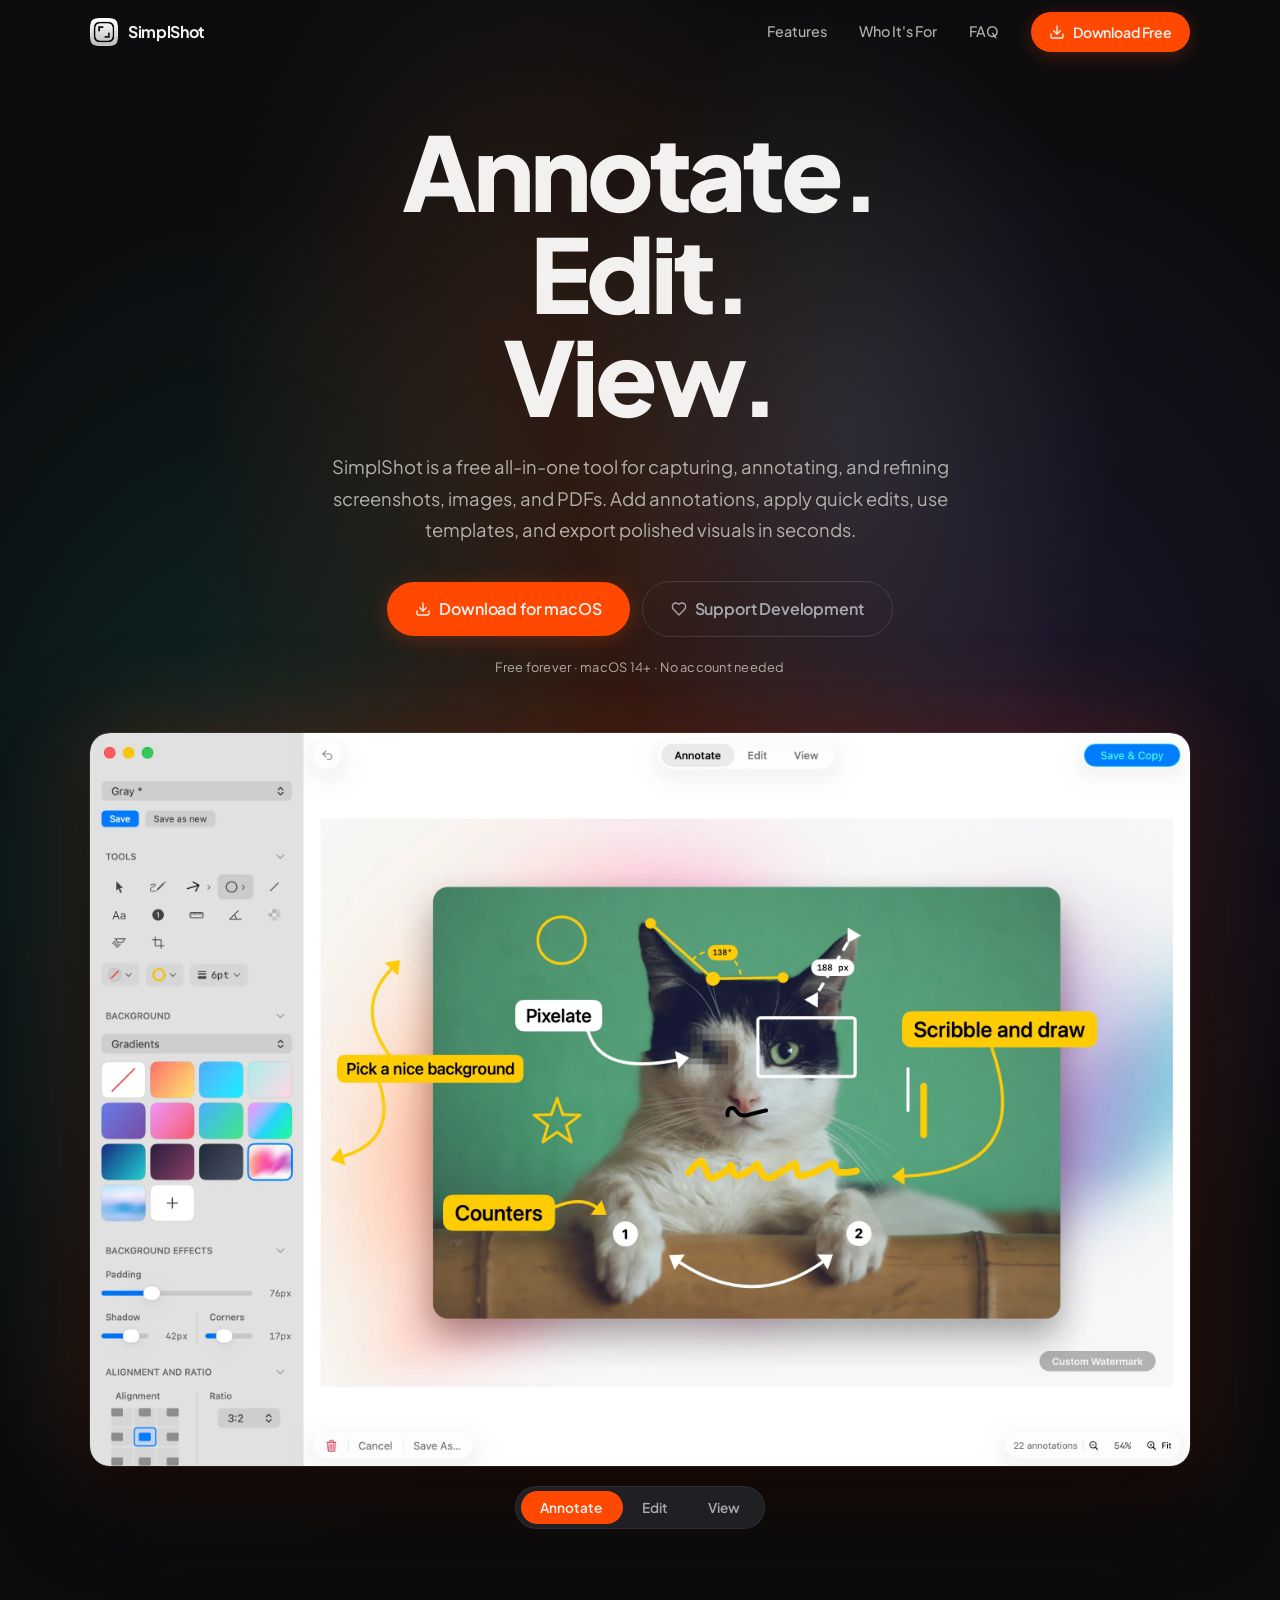
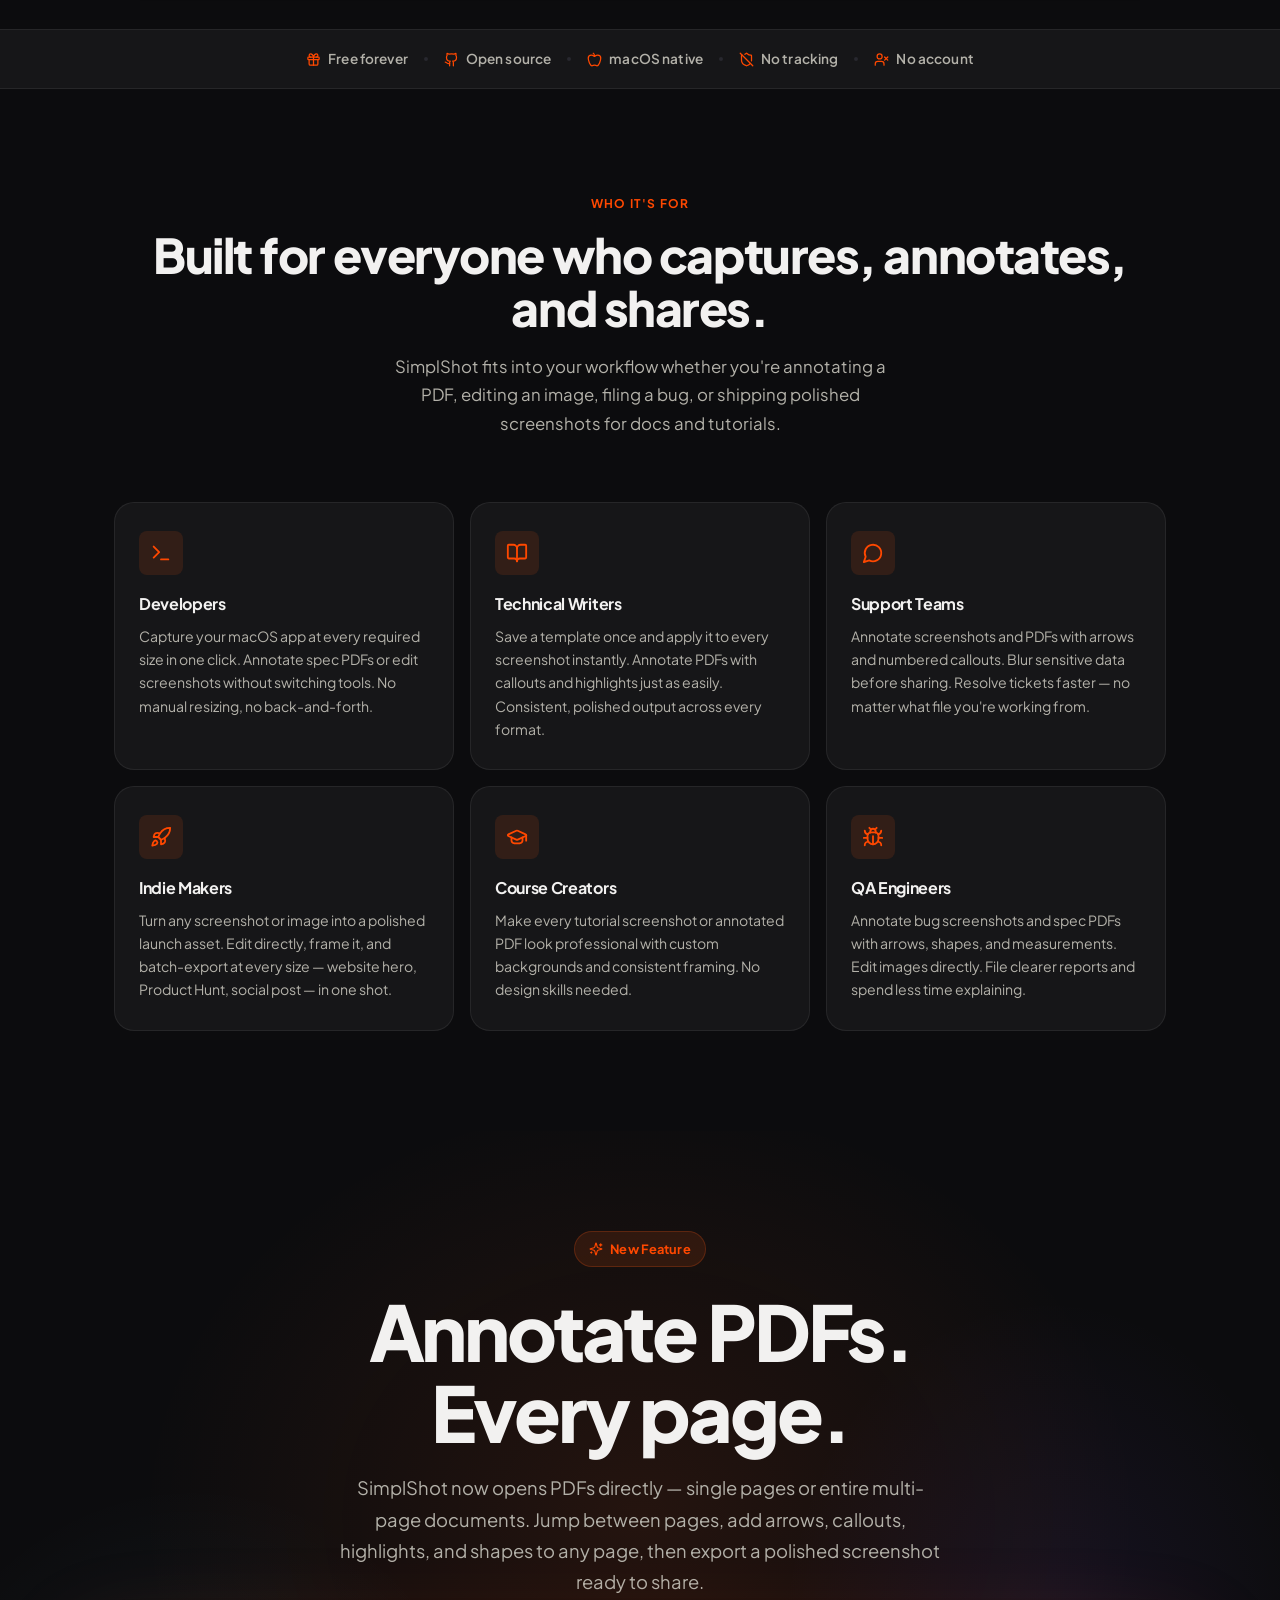
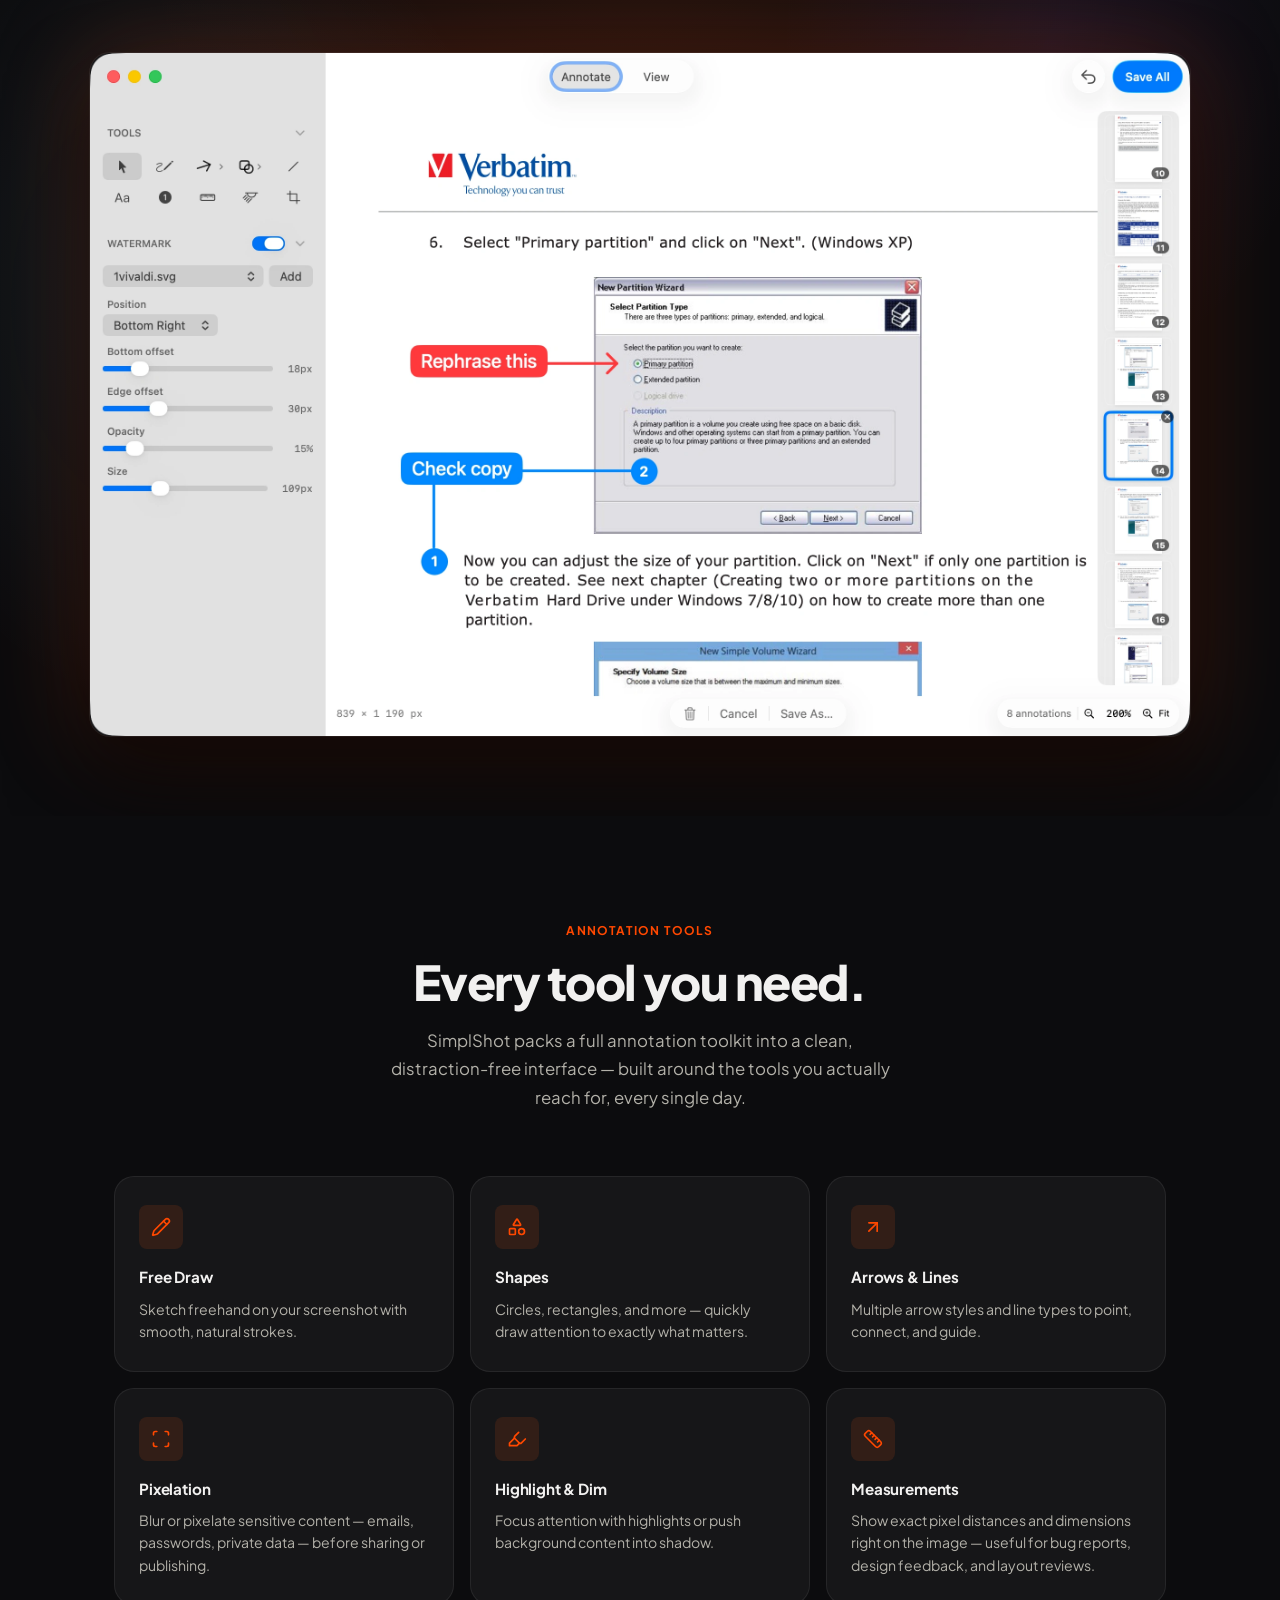
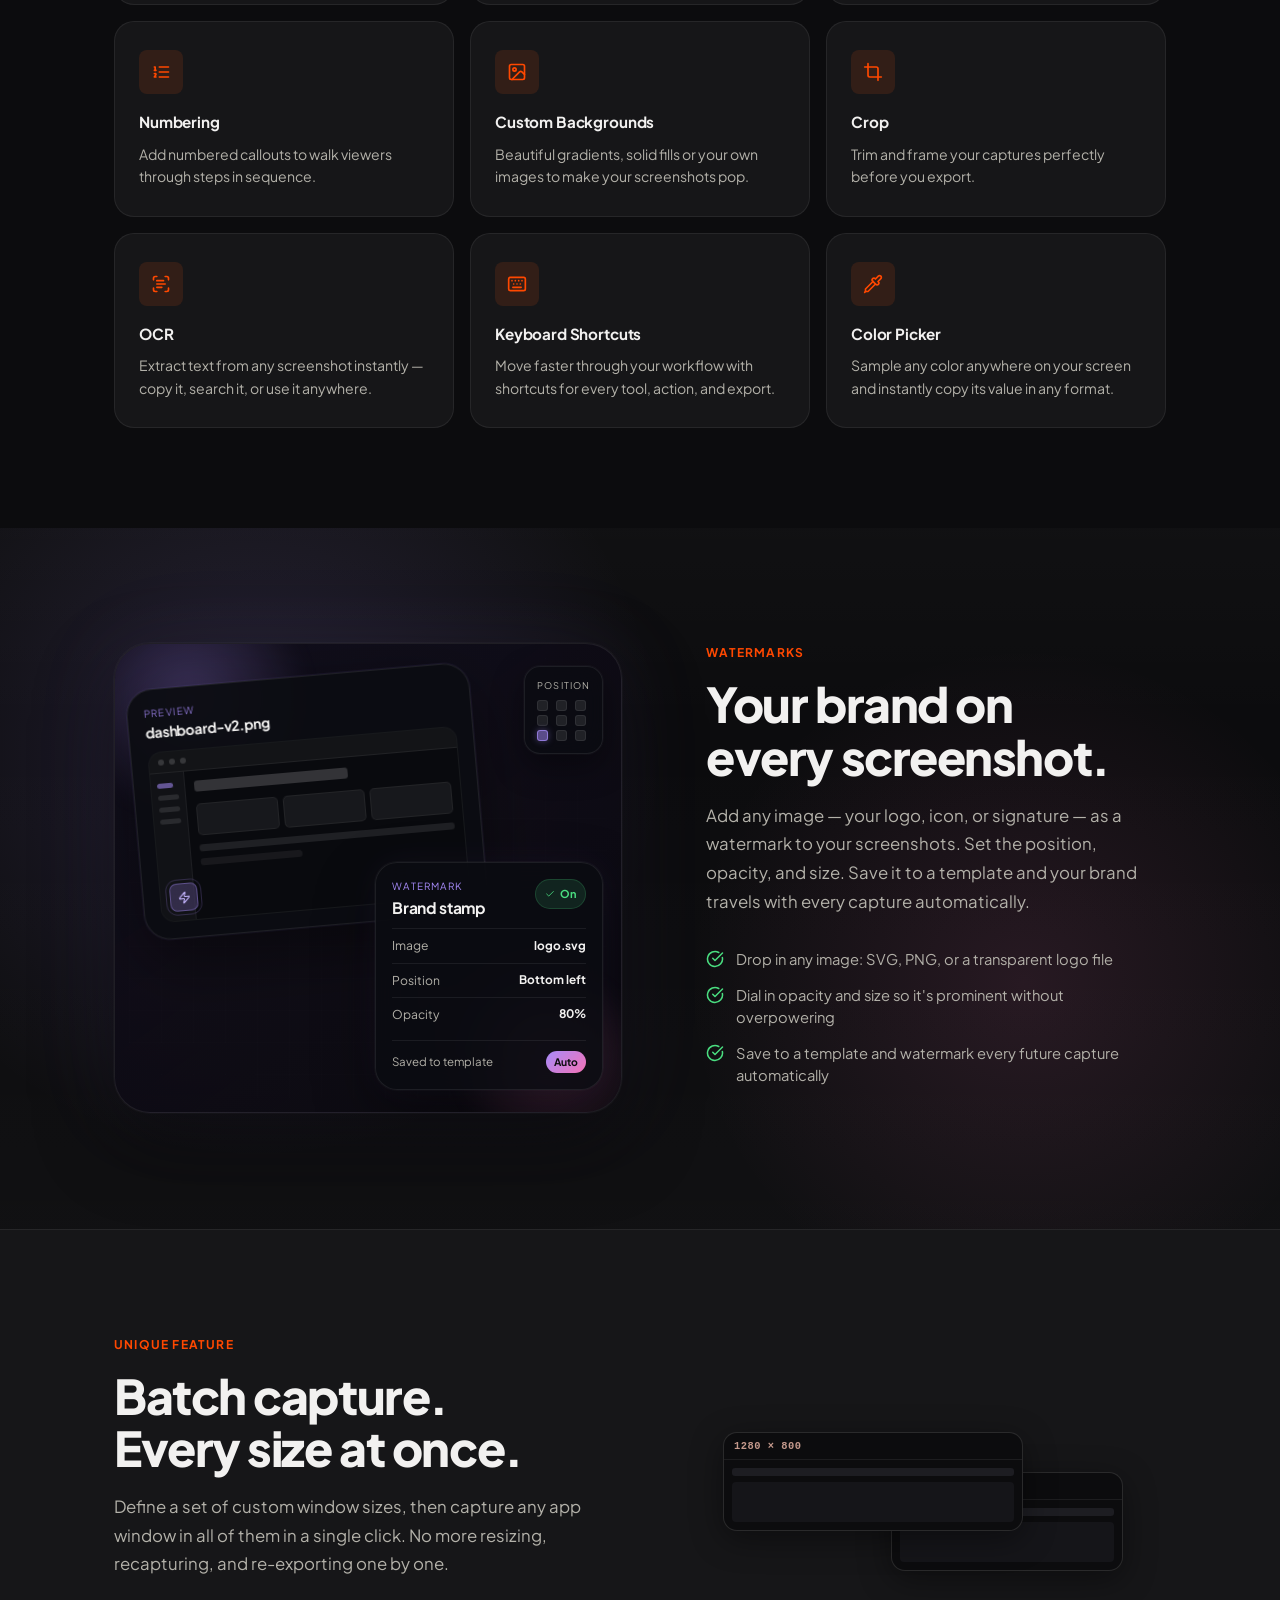
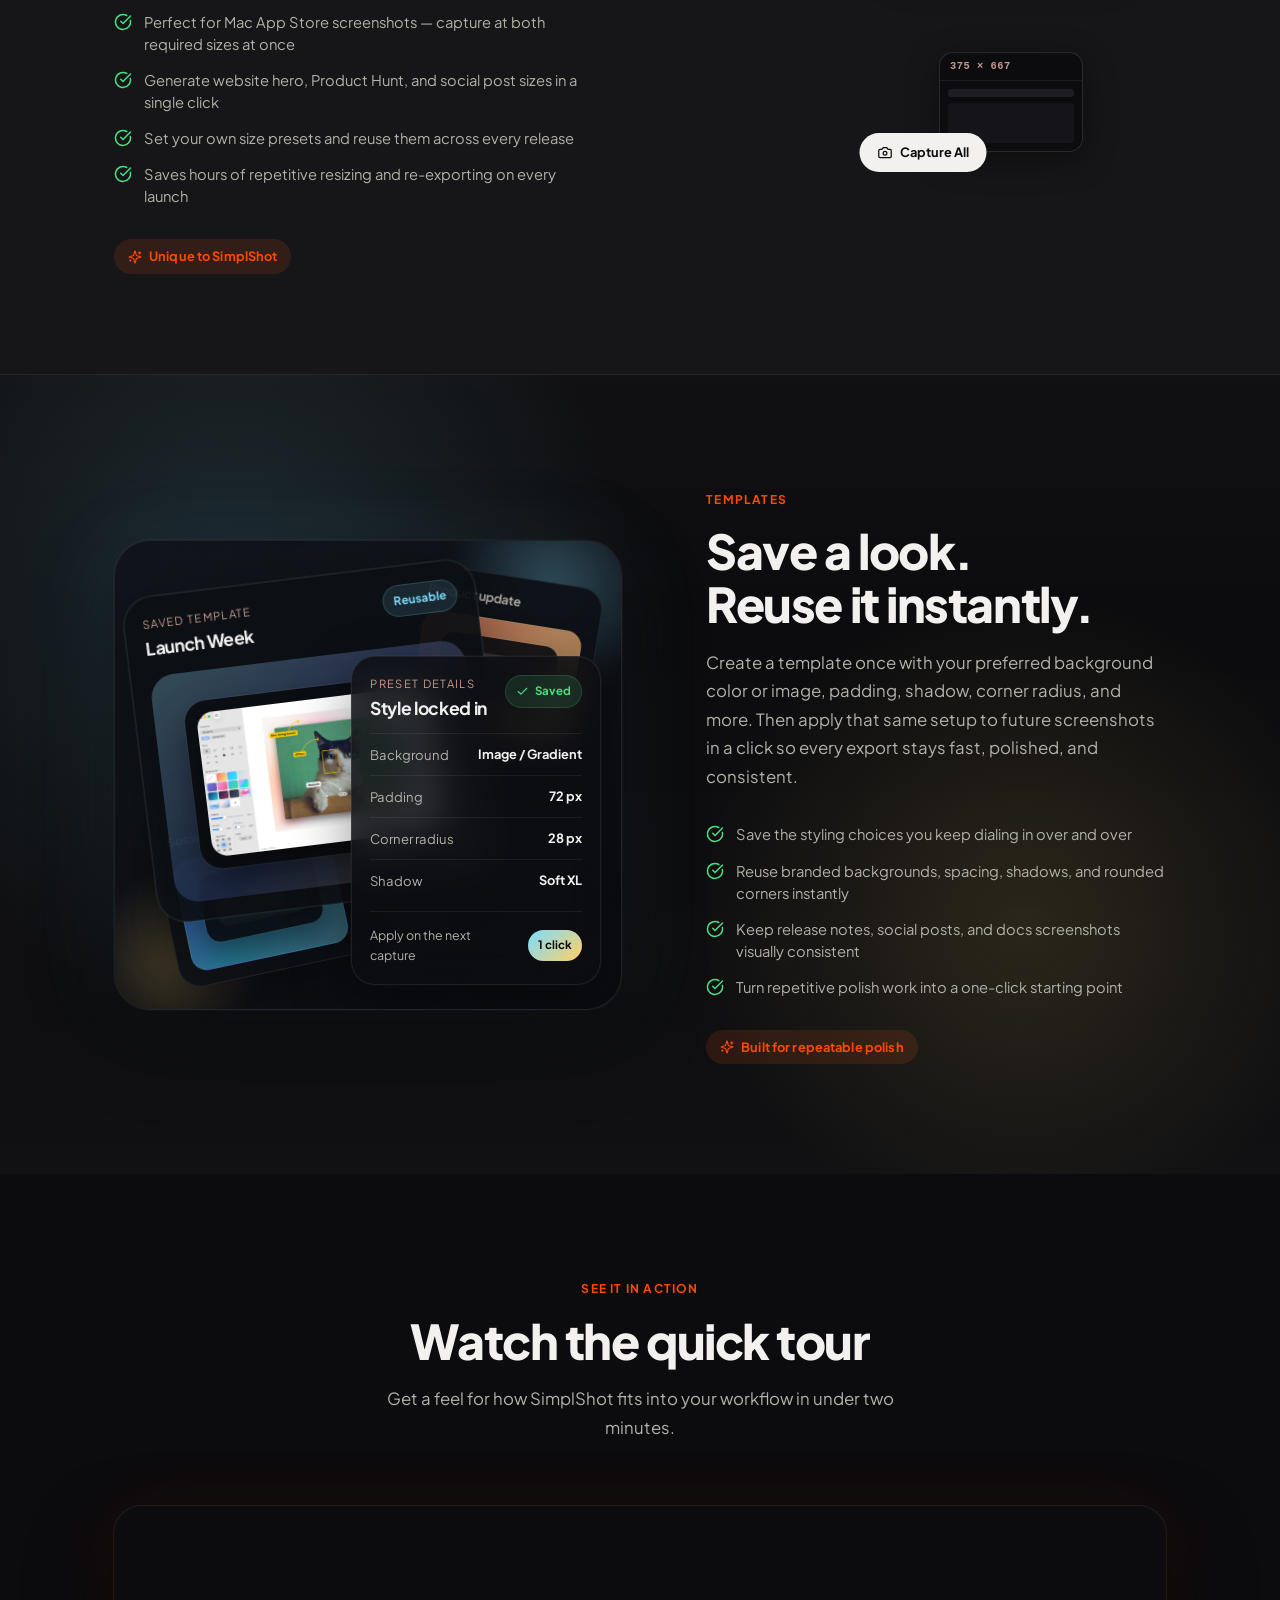
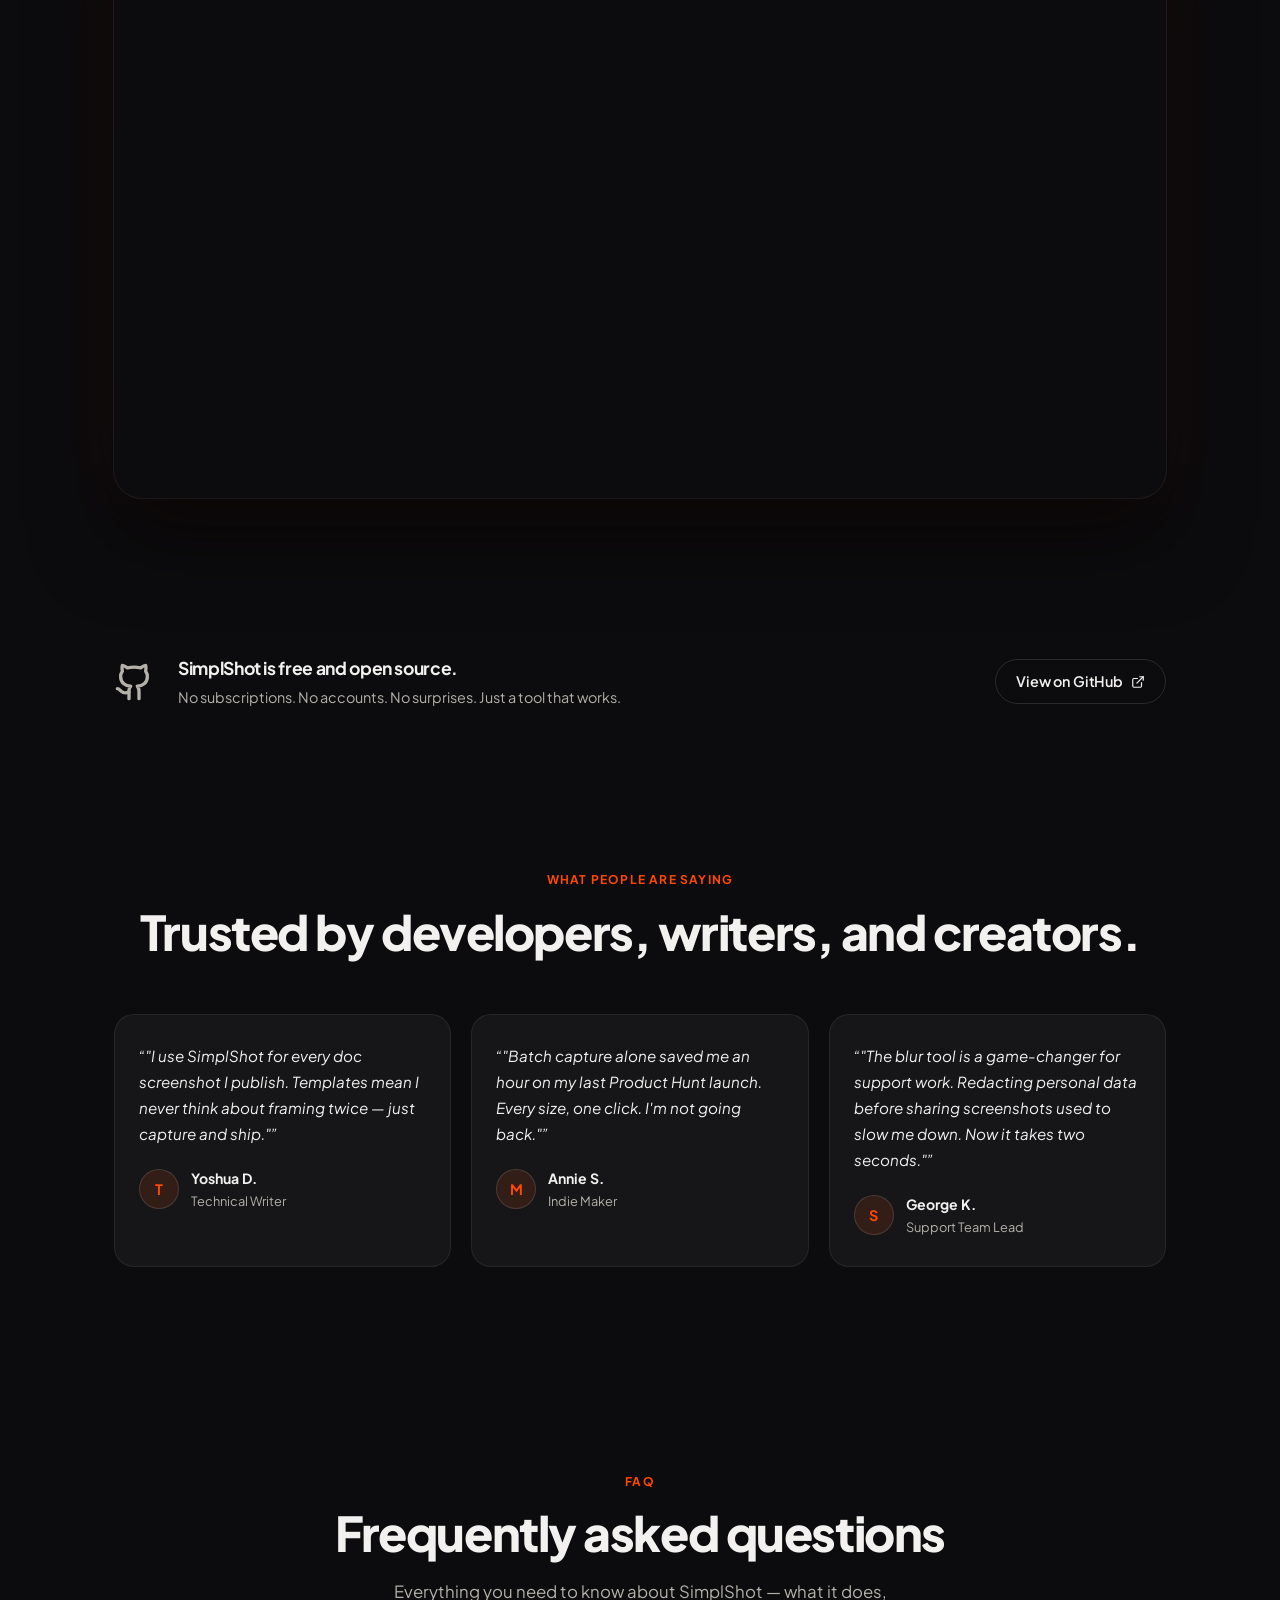
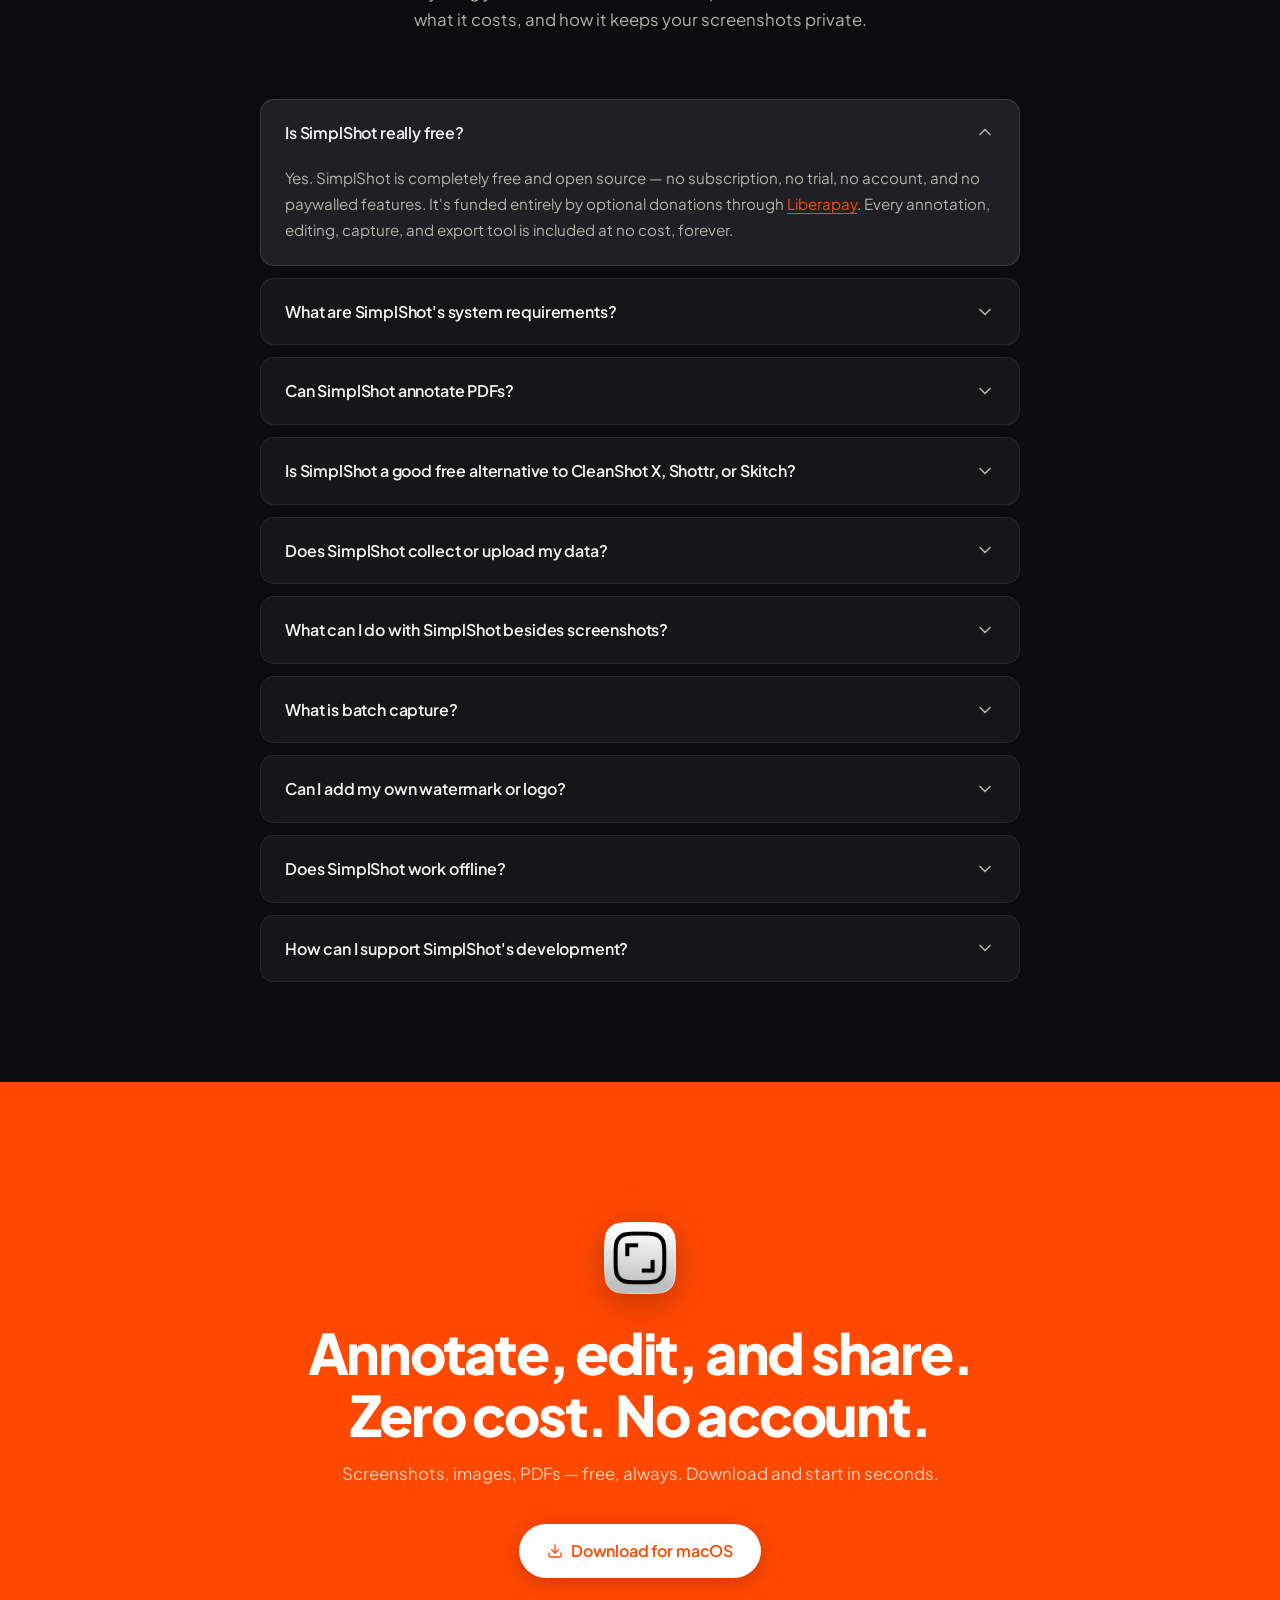
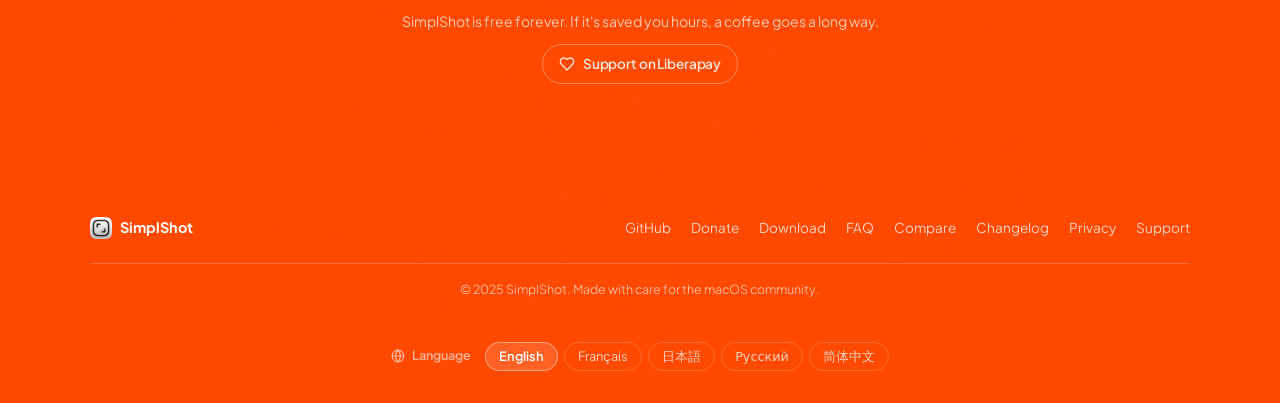
==== commit f226afc7: "Change log and 1.7.7 release notes" ====
--- a/index.html
+++ b/index.html
@@ -859,6 +859,7 @@
         <a href="https://github.com/atlemo/SimplShot-App/releases/download/1.5.9/SimplShot.dmg" download data-download>Download</a>
         <a href="#faq">FAQ</a>
         <a href="compare">Compare</a>
+        <a href="changelog.html">Changelog</a>
         <a href="privacy.html">Privacy</a>
         <a href="support.html">Support</a>
       </div>
